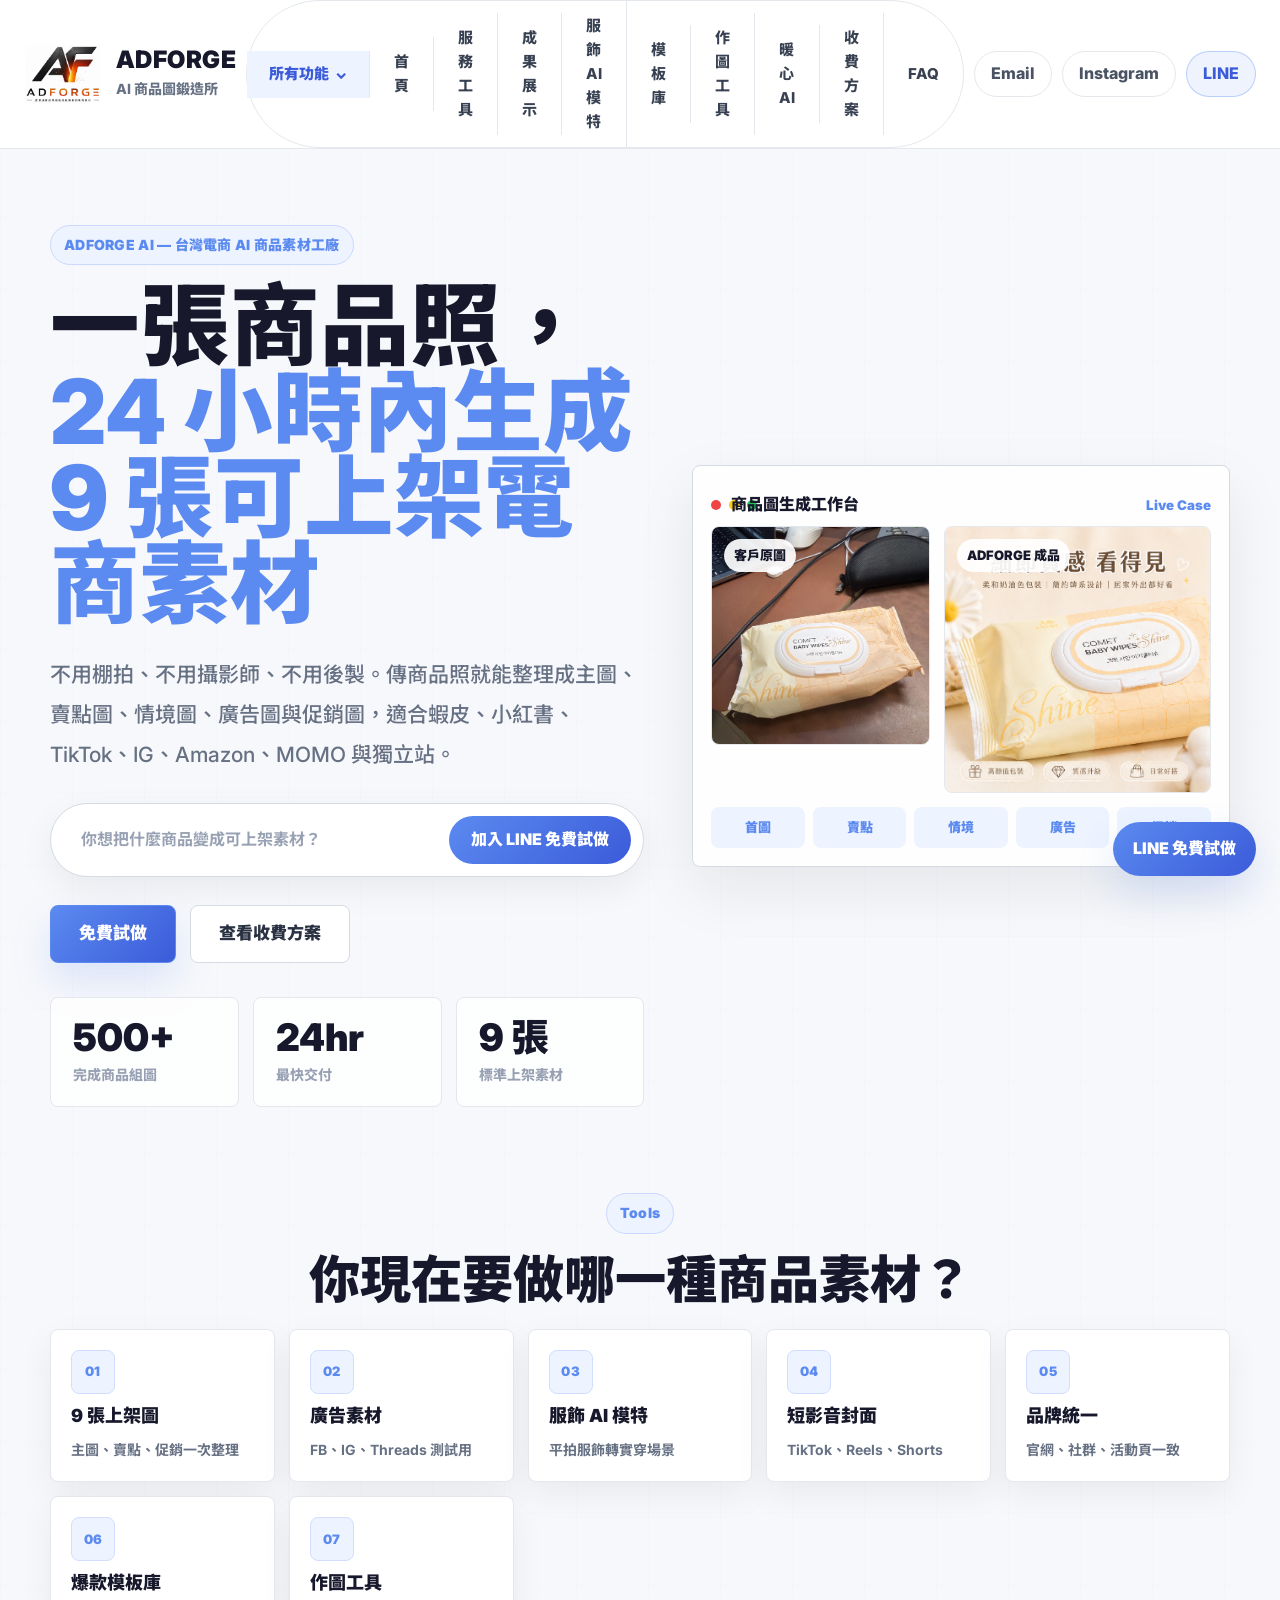
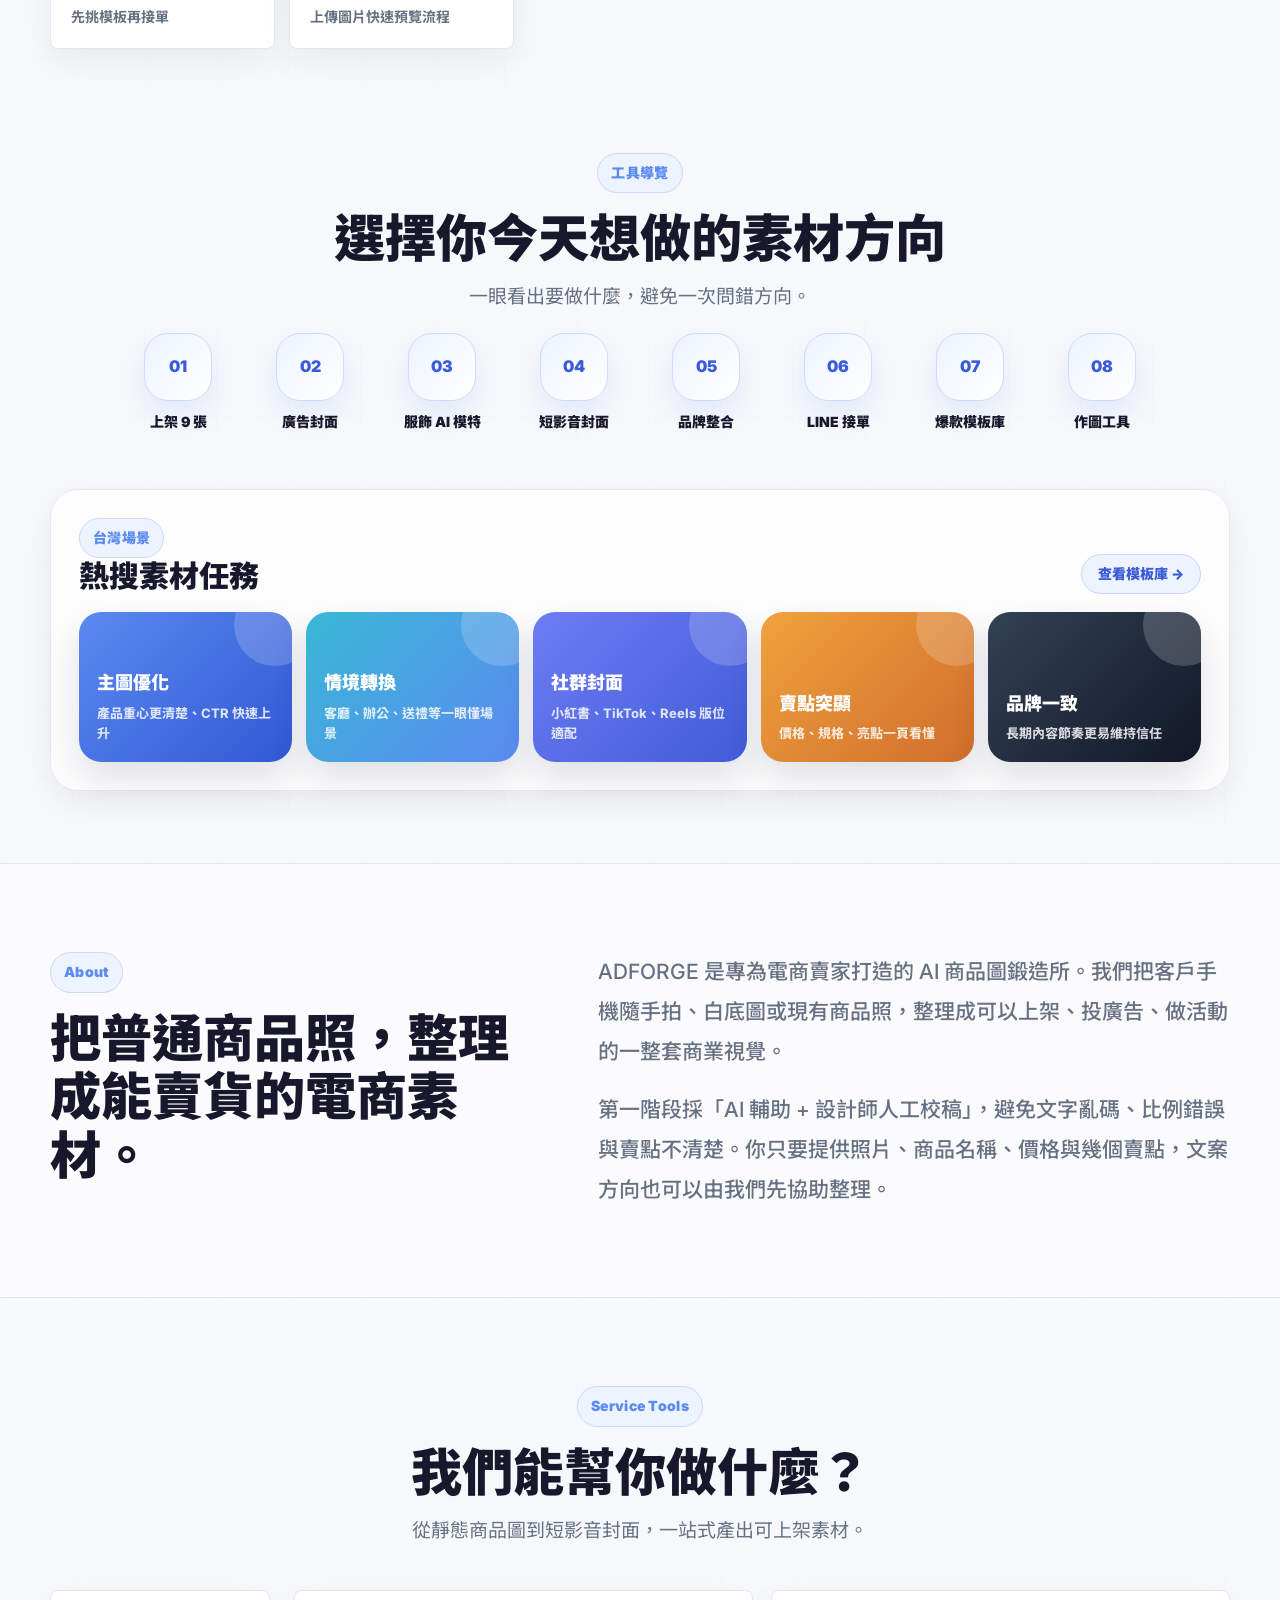
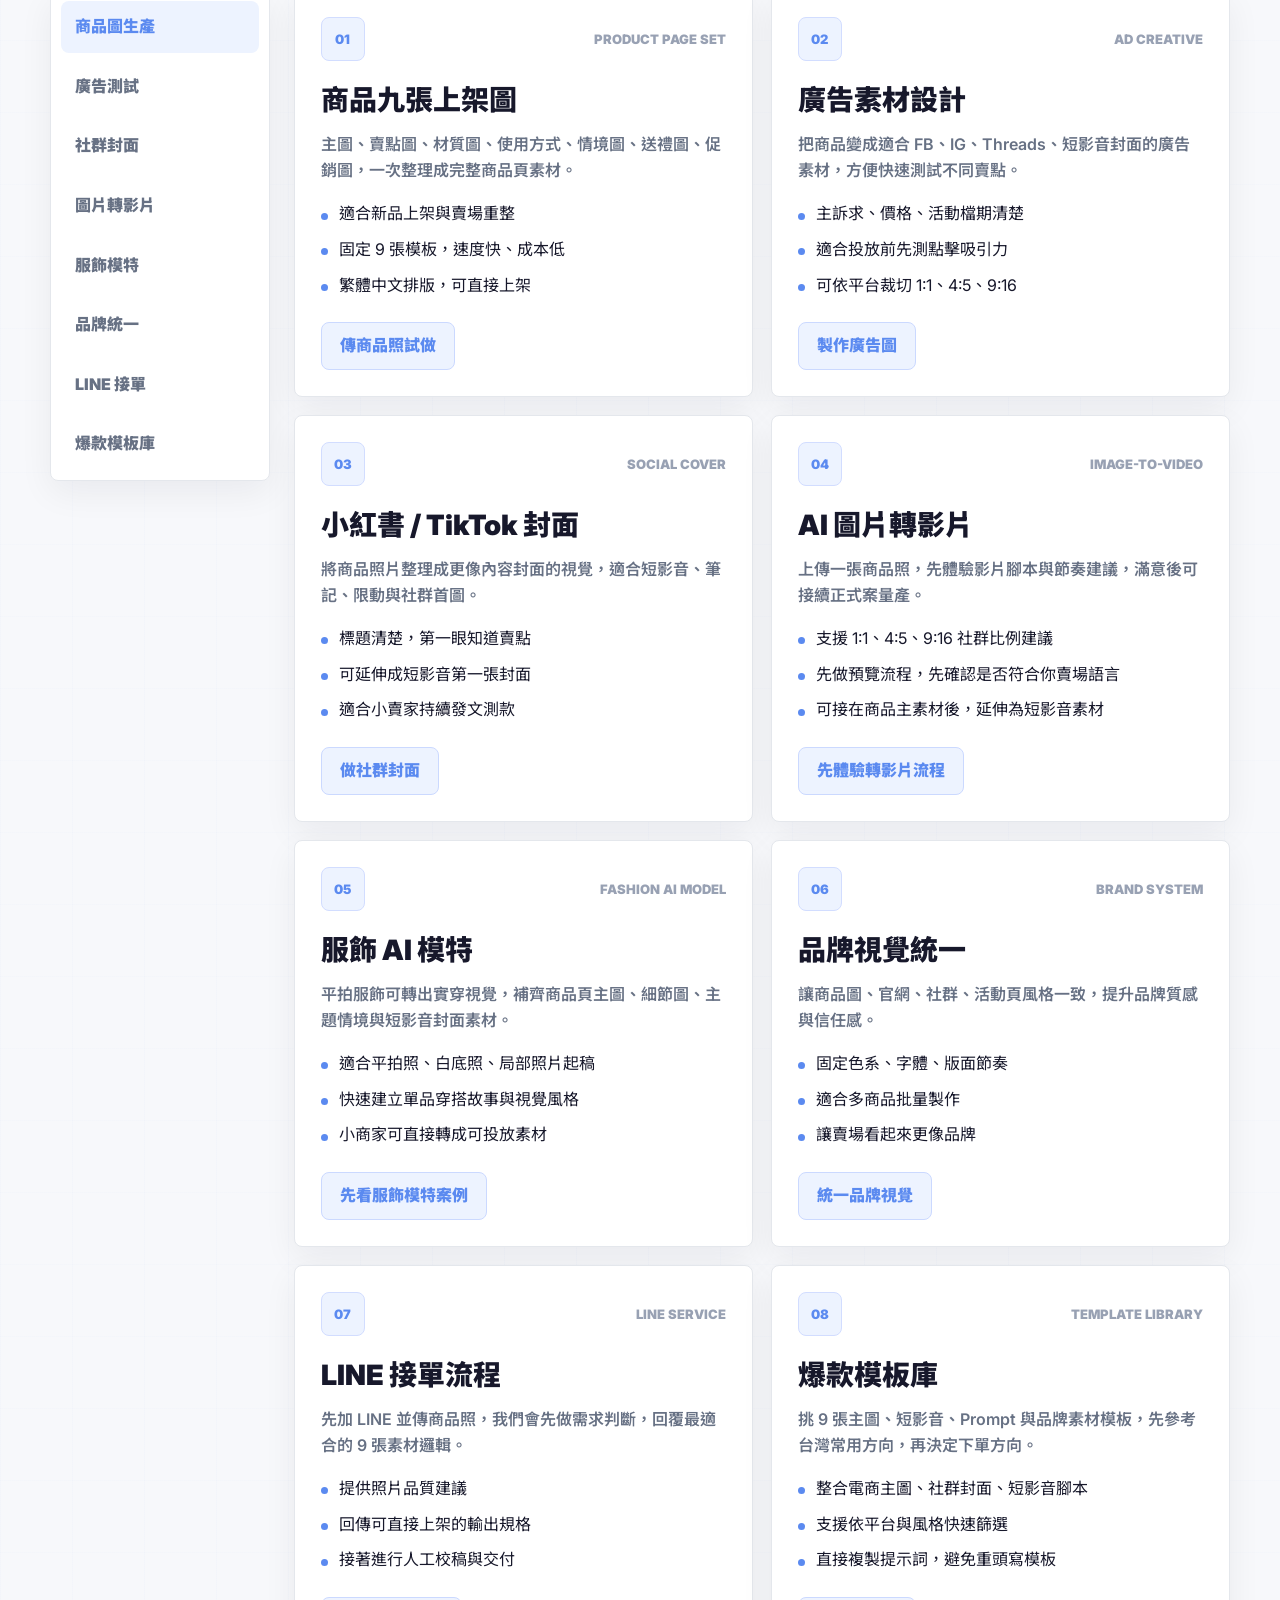
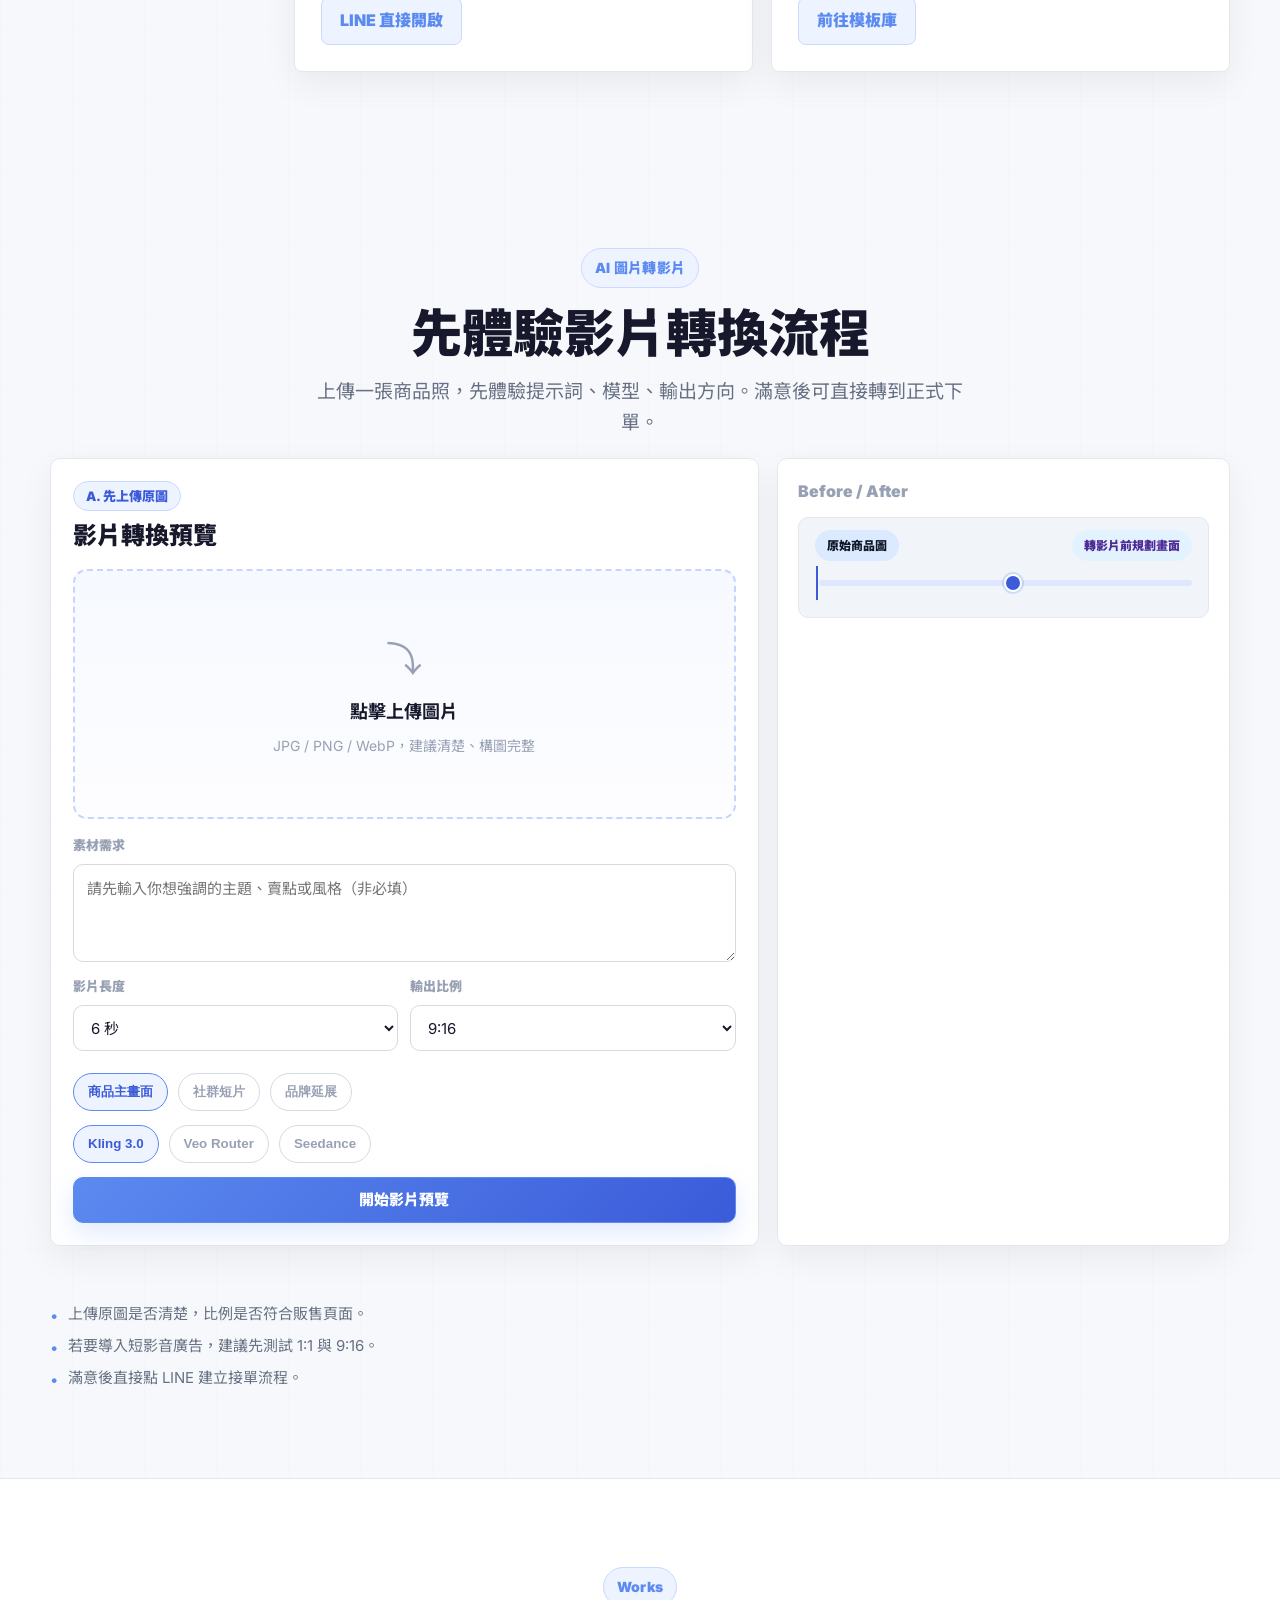
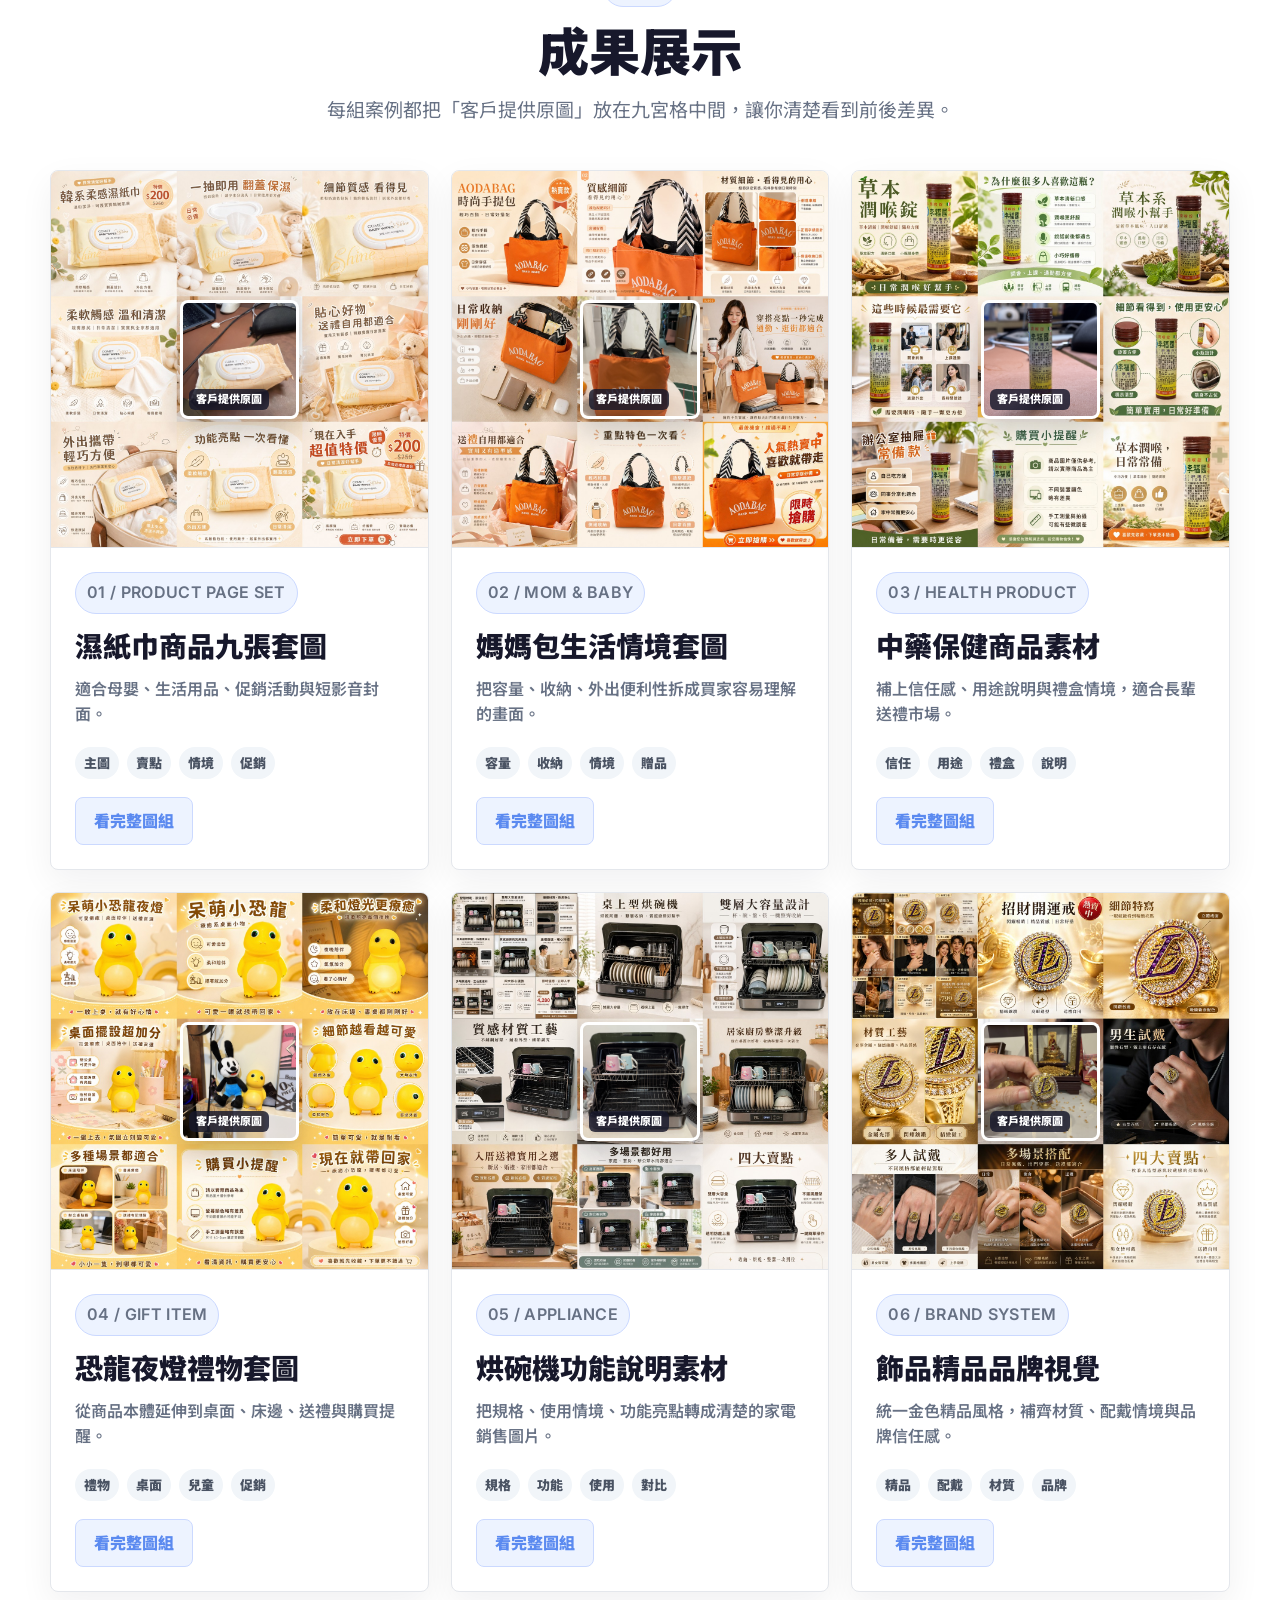
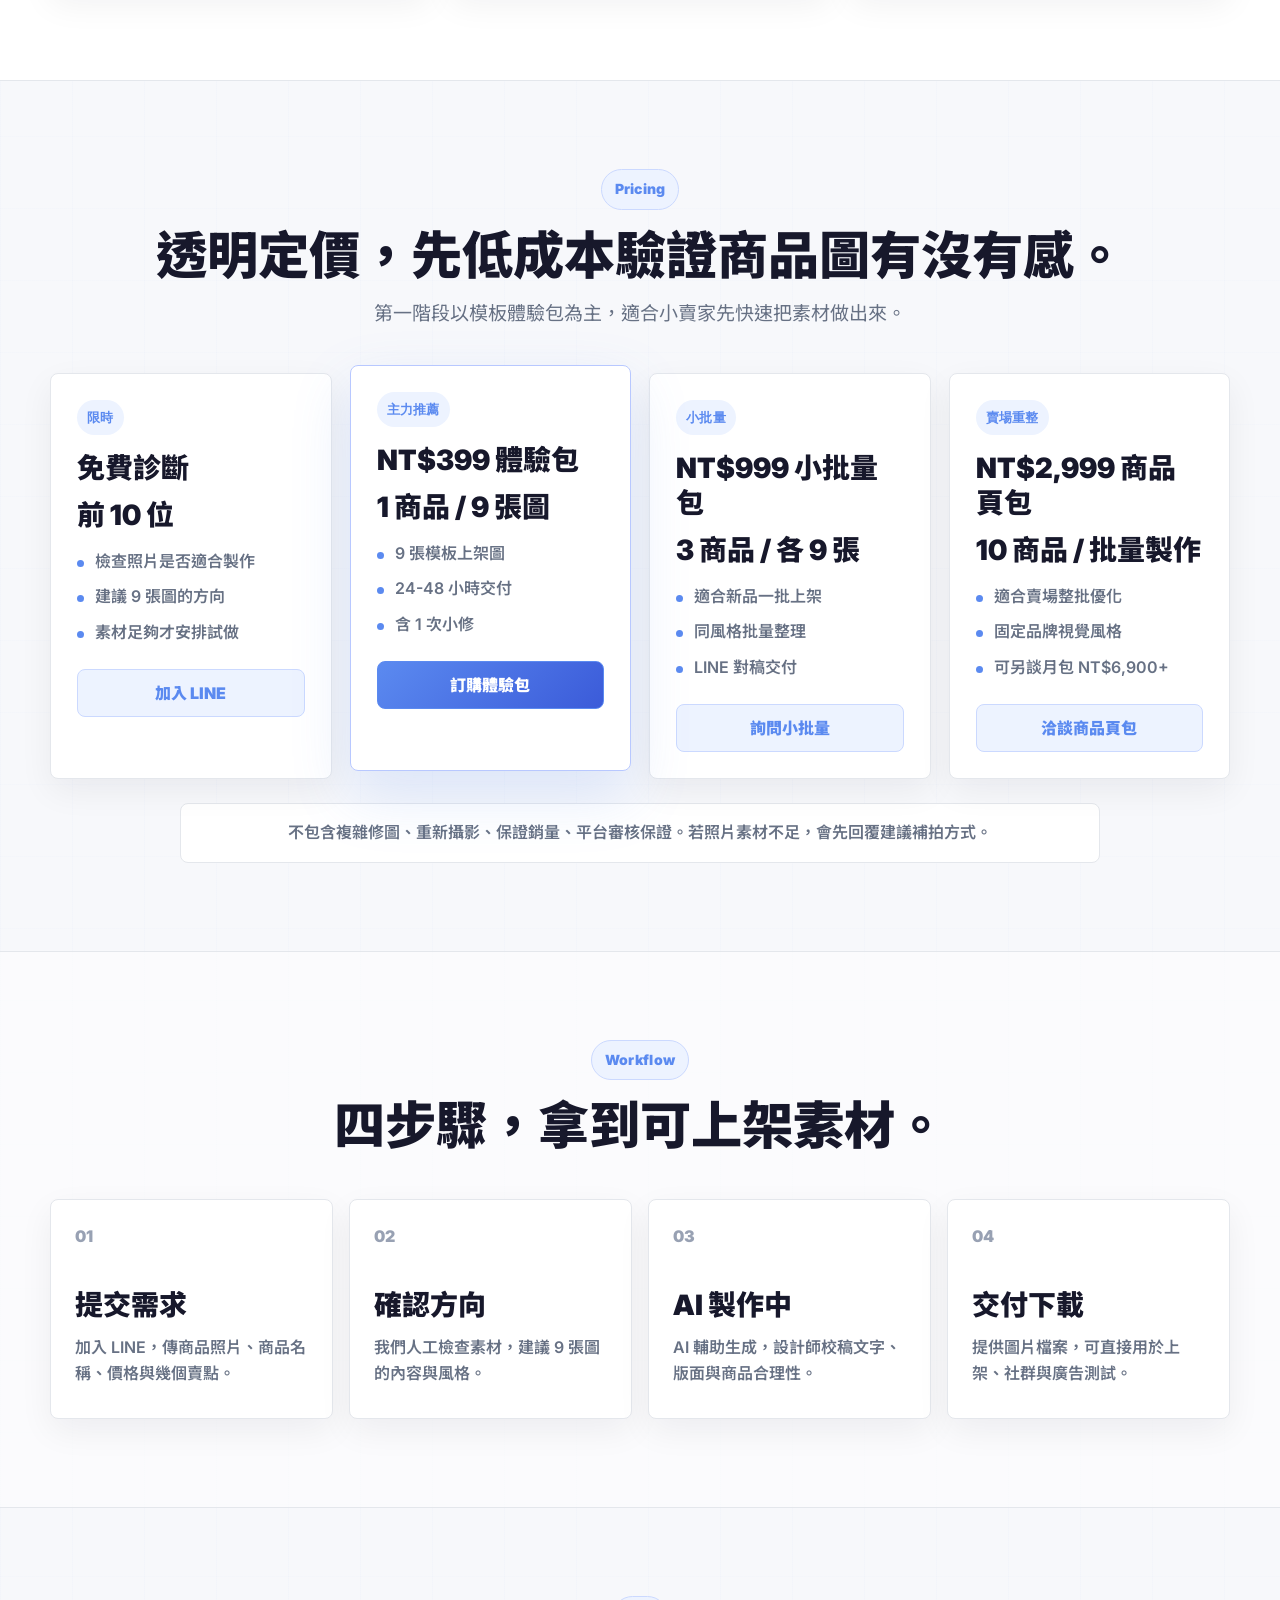
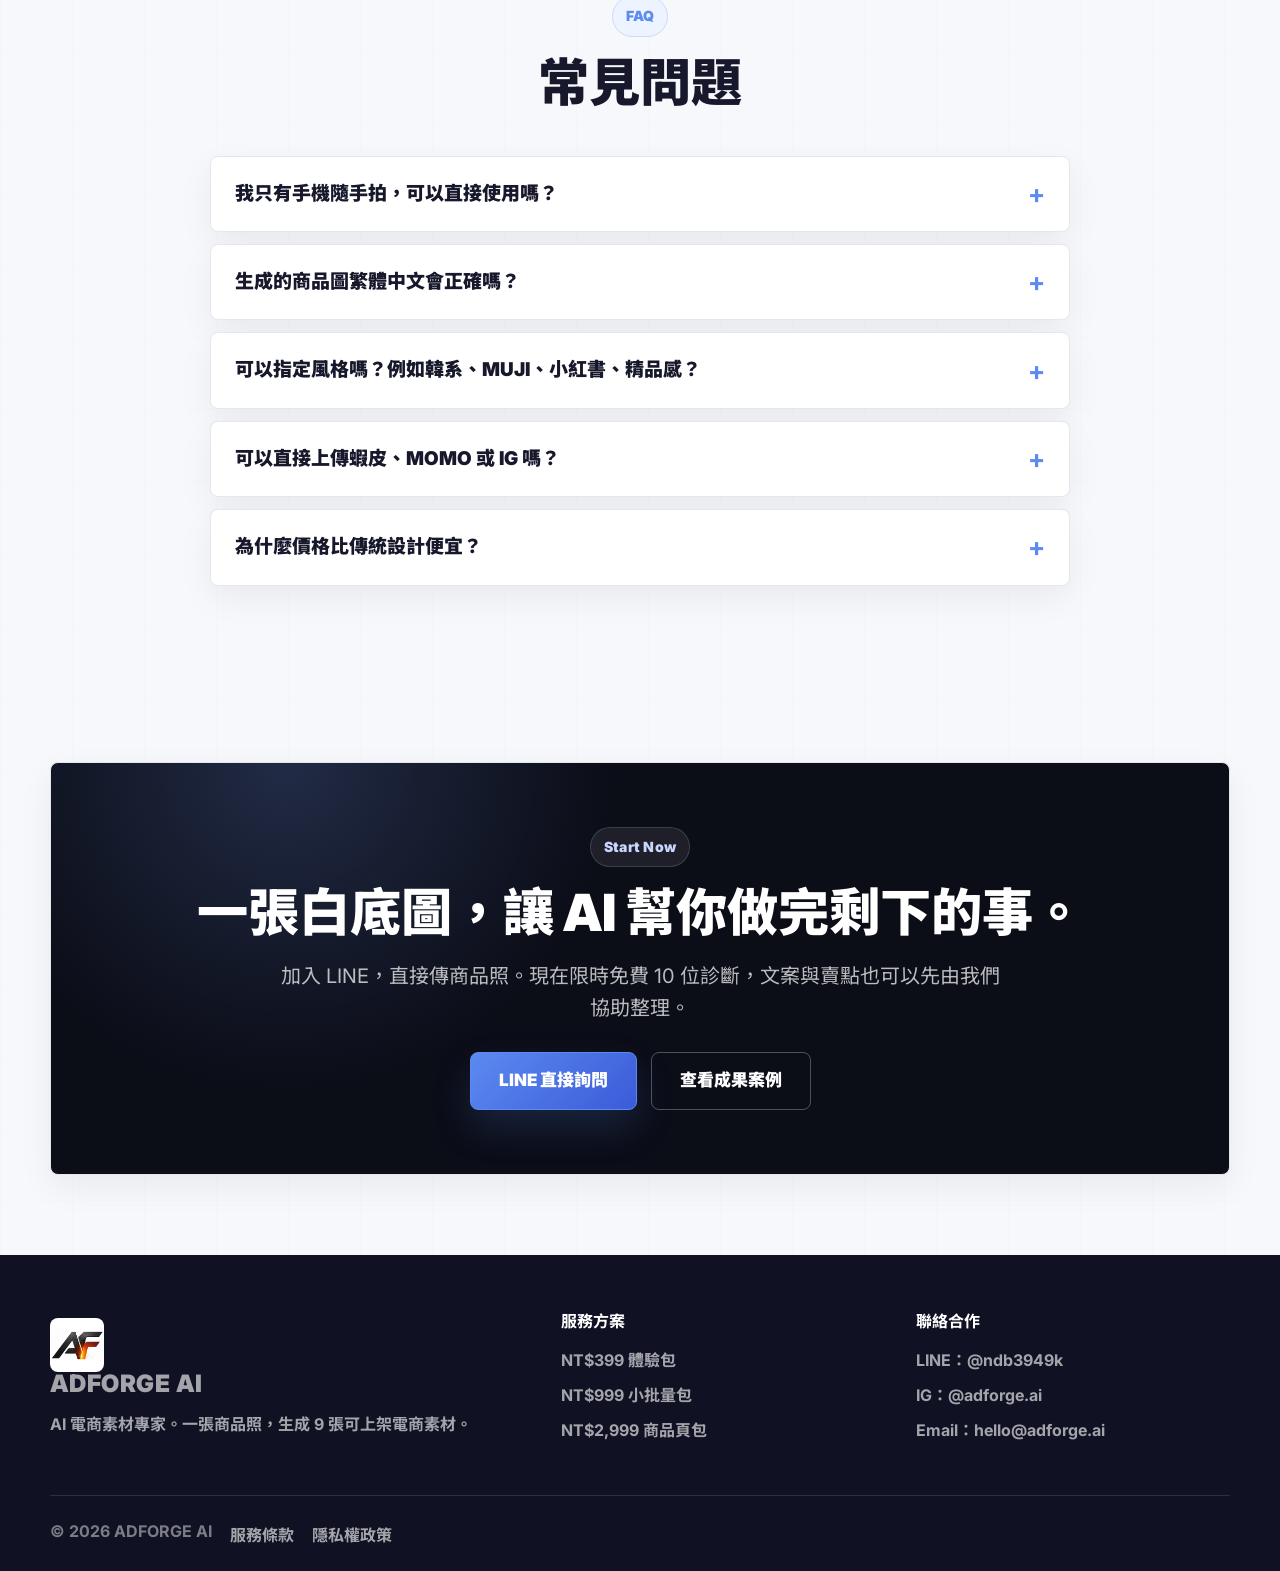
==== index.html @ b4610182 "整合作圖工具入口到主站視覺實驗區" ====
<!DOCTYPE html>
<html lang="zh-Hant">
<head>
  <meta charset="UTF-8">
  <meta name="viewport" content="width=device-width, initial-scale=1.0">
  <title>ADFORGE AI｜台灣電商 AI 商品素材工廠</title>
  <meta name="description" content="一張手機隨手拍商品照，24 小時內整理成 9 張可上架電商素材。適合蝦皮、小紅書、TikTok、IG、Amazon、MOMO 與獨立站。">
  <meta property="og:title" content="ADFORGE AI｜一張商品照，24 小時內生成 9 張可上架電商素材">
  <meta property="og:description" content="不用棚拍、不用攝影師、不用後製，傳商品照就能整理成主圖、賣點圖、情境圖、廣告圖與促銷圖。">
  <meta property="og:type" content="website">
  <meta property="og:image" content="assets/adforge-logo-header.png">
  <link rel="icon" href="assets/adforge-logo-mark.png">
  <link rel="preconnect" href="https://fonts.googleapis.com">
  <link rel="preconnect" href="https://fonts.gstatic.com" crossorigin>
  <link href="https://fonts.googleapis.com/css2?family=Inter:wght@500;600;700;800;900&family=Noto+Sans+TC:wght@400;500;700;800;900&display=swap" rel="stylesheet">
  <script async src="https://www.googletagmanager.com/gtag/js?id=G-HX5JWFTK45"></script>
  <script>
    window.dataLayer = window.dataLayer || [];
    function gtag(){dataLayer.push(arguments);}
    gtag('js', new Date());
    gtag('config', 'G-HX5JWFTK45');
  </script>
  <script>
    !function(f,b,e,v,n,t,s){if(f.fbq)return;n=f.fbq=function(){n.callMethod?
    n.callMethod.apply(n,arguments):n.queue.push(arguments)};if(!f._fbq)f._fbq=n;
    n.push=n;n.loaded=!0;n.version='2.0';n.queue=[];t=b.createElement(e);t.async=!0;
    t.src=v;s=b.getElementsByTagName(e)[0];s.parentNode.insertBefore(t,s)}
    (window, document,'script','https://connect.facebook.net/en_US/fbevents.js');
    fbq('init', '452503793580179');
    fbq('track', 'PageView');
  </script>
  <link rel="stylesheet" href="styles.css">
</head>
<body>
  <header class="site-header platform-header">
    <div class="header-inner">
      <a class="brand" href="#top" aria-label="ADFORGE AI 首頁">
        <img src="assets/adforge-logo-header.png" alt="ADFORGE logo">
        <span>
          <strong>ADFORGE</strong>
          <small>AI 商品圖鍛造所</small>
        </span>
      </a>

      <nav class="nav-links platform-nav" aria-label="主要導覽">
        <details class="mega-menu">
          <summary>所有功能 <span aria-hidden="true">⌄</span></summary>
          <div class="mega-panel">
            <div class="mega-grid">
              <a class="mega-link" href="#product-tools"><strong>AI 商品圖</strong><span>一張照片生成 9 張上架素材</span></a>
              <a class="mega-link" href="#line-tools"><strong>九宮格商品頁</strong><span>主圖、賣點、情境、促銷</span></a>
              <a class="mega-link" href="/fashion/"><strong>服飾 AI 模特</strong><span>平拍服飾轉模特實穿圖</span></a>
              <a class="mega-link" href="#video-tools"><strong>作圖工具</strong><span>上傳圖片，體驗影像素材流程</span></a>
              <a class="mega-link" href="#social-tools"><strong>社群封面</strong><span>小紅書、TikTok、Threads</span></a>
              <a class="mega-link" href="warmheart.html"><strong>暖心 AI</strong><span>早安圖、祝福卡、LINE 分享</span></a>
              <a class="mega-link" href="tools.html"><strong>爆款模板庫</strong><span>Prompt、圖片模板、短影音腳本</span></a>
            </div>
            <a class="mega-feature" href="#tools">回到服務工具 →</a>
          </div>
        </details>
        <a href="#top">首頁</a>
        <a href="#tools">服務工具</a>
        <a href="#cases">成果展示</a>
        <a href="/fashion/">服飾 AI 模特</a>
        <a href="tools.html">模板庫</a>
        <a href="#video-tools">作圖工具</a>
        <a href="warmheart.html">暖心 AI</a>
        <a href="#pricing">收費方案</a>
        <a href="#faq">FAQ</a>
      </nav>

      <div class="header-actions">
        <a href="mailto:hello@adforge.ai">Email</a>
        <a href="https://www.instagram.com/adforge.ai" target="_blank" rel="noopener noreferrer">Instagram</a>
        <a class="line-link" href="https://page.line.me/ndb3949k" target="_blank" rel="noopener noreferrer">LINE</a>
        <details class="mobile-menu">
          <summary aria-label="開啟功能選單">☰</summary>
          <div class="mobile-drawer">
            <div class="drawer-title">ADFORGE 工具箱</div>
            <a href="#product-tools"><strong>AI 商品圖</strong><span>9 張上架素材</span></a>
            <a href="#line-tools"><strong>九宮格</strong><span>商品頁標準圖組</span></a>
            <a href="/fashion/"><strong>服飾 AI 模特</strong><span>平拍服飾轉模特實穿圖</span></a>
            <a href="#video-tools"><strong>作圖工具</strong><span>先體驗生成素材</span></a>
            <a href="#social-tools"><strong>Threads / 小紅書</strong><span>社群封面與貼文</span></a>
            <a href="warmheart.html"><strong>暖心 AI</strong><span>早安圖、祝福卡</span></a>
            <a href="tools.html"><strong>模板庫</strong><span>台灣爆款方向</span></a>
            <a href="https://page.line.me/ndb3949k" target="_blank" rel="noopener noreferrer"><strong>LINE 接單</strong><span>傳照片免費診斷</span></a>
          </div>
        </details>
      </div>
    </div>
  </header>

  <main id="top">
    <section class="hero section">
      <div class="container hero-grid">
        <div class="hero-copy">
          <p class="eyebrow">ADFORGE AI — 台灣電商 AI 商品素材工廠</p>
          <h1>一張商品照，<br><span>24 小時內生成 9 張可上架電商素材</span></h1>
          <p class="lead">不用棚拍、不用攝影師、不用後製。傳商品照就能整理成主圖、賣點圖、情境圖、廣告圖與促銷圖，適合蝦皮、小紅書、TikTok、IG、Amazon、MOMO 與獨立站。</p>

          <a class="prompt-box" href="https://page.line.me/ndb3949k" target="_blank" rel="noopener noreferrer">
            <span>你想把什麼商品變成可上架素材？</span>
            <strong>加入 LINE 免費試做</strong>
          </a>

          <div class="hero-cta">
          <a class="button button-primary" href="https://page.line.me/ndb3949k" target="_blank" rel="noopener noreferrer">免費試做</a>
            <a class="button button-secondary" href="#pricing">查看收費方案</a>
          </div>

          <div class="hero-metrics" aria-label="服務數據">
            <div><strong>500+</strong><span>完成商品組圖</span></div>
            <div><strong>24hr</strong><span>最快交付</span></div>
            <div><strong>9 張</strong><span>標準上架素材</span></div>
          </div>
        </div>

        <aside class="hero-panel" aria-label="商品照生成示意">
          <div class="hero-panel-head">
            <span class="status-dot"></span>
            <strong>商品圖生成工作台</strong>
            <small>Live Case</small>
          </div>
          <div class="before-after">
            <div class="before-card">
              <p>客戶原圖</p>
              <img src="assets/showcase/wet-wipes-source.jpg" alt="客戶提供的濕紙巾原始照片">
            </div>
            <div class="after-card">
              <p>ADFORGE 成品</p>
              <img src="assets/hero-carousel/wet-wipes-03.png" alt="ADFORGE 產出的濕紙巾商品圖">
            </div>
          </div>
          <div class="output-strip">
            <span>首圖</span>
            <span>賣點</span>
            <span>情境</span>
            <span>廣告</span>
            <span>促銷</span>
          </div>
        </aside>
      </div>
    </section>

    <section class="quick-tools section-tight" aria-labelledby="quick-title">
      <div class="container">
        <div class="section-head compact">
          <p class="kicker">Tools</p>
          <h2 id="quick-title">你現在要做哪一種商品素材？</h2>
        </div>
        <div class="tool-shortcuts">
          <a href="#tools"><span>01</span><strong>9 張上架圖</strong><small>主圖、賣點、促銷一次整理</small></a>
          <a href="#tools"><span>02</span><strong>廣告素材</strong><small>FB、IG、Threads 測試用</small></a>
          <a href="/fashion/"><span>03</span><strong>服飾 AI 模特</strong><small>平拍服飾轉實穿場景</small></a>
          <a href="#tools"><span>04</span><strong>短影音封面</strong><small>TikTok、Reels、Shorts</small></a>
          <a href="#tools"><span>05</span><strong>品牌統一</strong><small>官網、社群、活動頁一致</small></a>
          <a href="tools.html"><span>06</span><strong>爆款模板庫</strong><small>先挑模板再接單</small></a>
          <a href="#video-tools"><span>07</span><strong>作圖工具</strong><small>上傳圖片快速預覽流程</small></a>
        </div>
      </div>
    </section>

    <section class="section section-tight" id="tool-hub" aria-labelledby="tool-hub-title">
      <div class="container">
        <div class="section-head compact">
          <p class="kicker">工具導覽</p>
          <h2 id="tool-hub-title">選擇你今天想做的素材方向</h2>
          <p>一眼看出要做什麼，避免一次問錯方向。</p>
        </div>

        <div class="tool-orbit" role="list">
          <a href="#product-tools" role="listitem">
            <span>01</span>
            <strong>上架 9 張</strong>
          </a>
          <a href="#ad-tools" role="listitem">
            <span>02</span>
            <strong>廣告封面</strong>
          </a>
          <a href="#fashion-tools" role="listitem">
            <span>03</span>
            <strong>服飾 AI 模特</strong>
          </a>
          <a href="#social-tools" role="listitem">
            <span>04</span>
            <strong>短影音封面</strong>
          </a>
          <a href="#brand-tools" role="listitem">
            <span>05</span>
            <strong>品牌整合</strong>
          </a>
          <a href="#line-tools" role="listitem">
            <span>06</span>
            <strong>LINE 接單</strong>
          </a>
          <a href="#template-tools" role="listitem">
            <span>07</span>
            <strong>爆款模板庫</strong>
          </a>
          <a href="#video-tools" role="listitem">
            <span>08</span>
            <strong>作圖工具</strong>
          </a>
        </div>

        <div class="template-strip">
          <div class="template-strip-head">
            <div>
              <p class="kicker">台灣場景</p>
              <h3>熱搜素材任務</h3>
            </div>
            <a href="tools.html">查看模板庫 →</a>
          </div>
          <div class="template-strip-grid" aria-label="熱門素材任務">
            <article class="template-strip-card blue">
              <strong>主圖優化</strong>
              <span>產品重心更清楚、CTR 快速上升</span>
            </article>
            <article class="template-strip-card cyan">
              <strong>情境轉換</strong>
              <span>客廳、辦公、送禮等一眼懂場景</span>
            </article>
            <article class="template-strip-card indigo">
              <strong>社群封面</strong>
              <span>小紅書、TikTok、Reels 版位適配</span>
            </article>
            <article class="template-strip-card amber">
              <strong>賣點突顯</strong>
              <span>價格、規格、亮點一頁看懂</span>
            </article>
            <article class="template-strip-card slate">
              <strong>品牌一致</strong>
              <span>長期內容節奏更易維持信任</span>
            </article>
          </div>
        </div>
      </div>
    </section>

    <section class="section about" id="about">
      <div class="container about-grid">
        <div>
          <p class="kicker">About</p>
          <h2>把普通商品照，整理成能賣貨的電商素材。</h2>
        </div>
        <div class="about-copy">
          <p>ADFORGE 是專為電商賣家打造的 AI 商品圖鍛造所。我們把客戶手機隨手拍、白底圖或現有商品照，整理成可以上架、投廣告、做活動的一整套商業視覺。</p>
          <p>第一階段採「AI 輔助 + 設計師人工校稿」，避免文字亂碼、比例錯誤與賣點不清楚。你只要提供照片、商品名稱、價格與幾個賣點，文案方向也可以由我們先協助整理。</p>
        </div>
      </div>
    </section>

    <section class="section tools-section" id="tools">
      <div class="container">
        <div class="section-head">
          <p class="kicker">Service Tools</p>
          <h2>我們能幫你做什麼？</h2>
          <p>從靜態商品圖到短影音封面，一站式產出可上架素材。</p>
        </div>

        <div class="tools-layout">
          <aside class="category-rail" aria-label="工具分類">
            <a href="#product-tools" class="active">商品圖生產</a>
            <a href="#ad-tools">廣告測試</a>
            <a href="#social-tools">社群封面</a>
            <a href="#video-tools">圖片轉影片</a>
            <a href="#fashion-tools">服飾模特</a>
            <a href="#brand-tools">品牌統一</a>
            <a href="#line-tools">LINE 接單</a>
            <a href="#template-tools">爆款模板庫</a>
          </aside>

          <div class="tool-grid">
            <article class="tool-card" id="product-tools">
              <div class="tool-card-top">
                <span class="tool-icon">01</span>
                <small>Product Page Set</small>
              </div>
              <h3>商品九張上架圖</h3>
              <p>主圖、賣點圖、材質圖、使用方式、情境圖、送禮圖、促銷圖，一次整理成完整商品頁素材。</p>
              <ul>
                <li>適合新品上架與賣場重整</li>
                <li>固定 9 張模板，速度快、成本低</li>
                <li>繁體中文排版，可直接上架</li>
              </ul>
              <a href="https://page.line.me/ndb3949k" target="_blank" rel="noopener noreferrer">傳商品照試做</a>
            </article>

            <article class="tool-card" id="ad-tools">
              <div class="tool-card-top">
                <span class="tool-icon">02</span>
                <small>Ad Creative</small>
              </div>
              <h3>廣告素材設計</h3>
              <p>把商品變成適合 FB、IG、Threads、短影音封面的廣告素材，方便快速測試不同賣點。</p>
              <ul>
                <li>主訴求、價格、活動檔期清楚</li>
                <li>適合投放前先測點擊吸引力</li>
                <li>可依平台裁切 1:1、4:5、9:16</li>
              </ul>
              <a href="https://page.line.me/ndb3949k" target="_blank" rel="noopener noreferrer">製作廣告圖</a>
            </article>

            <article class="tool-card" id="social-tools">
              <div class="tool-card-top">
                <span class="tool-icon">03</span>
                <small>Social Cover</small>
              </div>
              <h3>小紅書 / TikTok 封面</h3>
              <p>將商品照片整理成更像內容封面的視覺，適合短影音、筆記、限動與社群首圖。</p>
              <ul>
                <li>標題清楚，第一眼知道賣點</li>
                <li>可延伸成短影音第一張封面</li>
                <li>適合小賣家持續發文測款</li>
              </ul>
              <a href="https://page.line.me/ndb3949k" target="_blank" rel="noopener noreferrer">做社群封面</a>
            </article>

            <article class="tool-card" id="video-tools-card">
              <div class="tool-card-top">
                <span class="tool-icon">04</span>
                <small>Image-to-Video</small>
              </div>
              <h3>AI 圖片轉影片</h3>
              <p>上傳一張商品照，先體驗影片腳本與節奏建議，滿意後可接續正式案量產。</p>
              <ul>
                <li>支援 1:1、4:5、9:16 社群比例建議</li>
                <li>先做預覽流程，先確認是否符合你賣場語言</li>
                <li>可接在商品主素材後，延伸為短影音素材</li>
              </ul>
              <a href="#video-tools">先體驗轉影片流程</a>
            </article>

            <article class="tool-card" id="fashion-tools">
              <div class="tool-card-top">
                <span class="tool-icon">05</span>
                <small>Fashion AI Model</small>
              </div>
              <h3>服飾 AI 模特</h3>
              <p>平拍服飾可轉出實穿視覺，補齊商品頁主圖、細節圖、主題情境與短影音封面素材。</p>
              <ul>
                <li>適合平拍照、白底照、局部照片起稿</li>
                <li>快速建立單品穿搭故事與視覺風格</li>
                <li>小商家可直接轉成可投放素材</li>
              </ul>
              <a href="/fashion/">先看服飾模特案例</a>
            </article>

            <article class="tool-card" id="brand-tools">
              <div class="tool-card-top">
                <span class="tool-icon">06</span>
                <small>Brand System</small>
              </div>
              <h3>品牌視覺統一</h3>
              <p>讓商品圖、官網、社群、活動頁風格一致，提升品牌質感與信任感。</p>
              <ul>
                <li>固定色系、字體、版面節奏</li>
                <li>適合多商品批量製作</li>
                <li>讓賣場看起來更像品牌</li>
              </ul>
              <a href="https://page.line.me/ndb3949k" target="_blank" rel="noopener noreferrer">統一品牌視覺</a>
            </article>

            <article class="tool-card" id="line-tools">
              <div class="tool-card-top">
                <span class="tool-icon">07</span>
                <small>LINE Service</small>
              </div>
              <h3>LINE 接單流程</h3>
              <p>先加 LINE 並傳商品照，我們會先做需求判斷，回覆最適合的 9 張素材邏輯。</p>
              <ul>
                <li>提供照片品質建議</li>
                <li>回傳可直接上架的輸出規格</li>
                <li>接著進行人工校稿與交付</li>
              </ul>
              <a href="https://page.line.me/ndb3949k" target="_blank" rel="noopener noreferrer">LINE 直接開啟</a>
            </article>

            <article class="tool-card" id="template-tools">
              <div class="tool-card-top">
                <span class="tool-icon">08</span>
                <small>Template Library</small>
              </div>
              <h3>爆款模板庫</h3>
              <p>挑 9 張主圖、短影音、Prompt 與品牌素材模板，先參考台灣常用方向，再決定下單方向。</p>
              <ul>
                <li>整合電商主圖、社群封面、短影音腳本</li>
                <li>支援依平台與風格快速篩選</li>
                <li>直接複製提示詞，避免重頭寫模板</li>
              </ul>
              <a href="tools.html">前往模板庫</a>
            </article>
          </div>
        </div>
      </div>
    </section>

    <section class="section video-tools-lab" id="video-tools" aria-labelledby="video-tools-title">
      <div class="container">
        <div class="section-head compact">
          <p class="kicker">AI 圖片轉影片</p>
          <h2 id="video-tools-title">先體驗影片轉換流程</h2>
          <p>上傳一張商品照，先體驗提示詞、模型、輸出方向。滿意後可直接轉到正式下單。</p>
        </div>

        <div class="video-tool-shell">
          <article class="generator-card">
            <div class="card-head">
              <small>A. 先上傳原圖</small>
              <strong>影片轉換預覽</strong>
            </div>

            <div class="upload-zone">
              <input id="imageInput" type="file" accept="image/*">
              <div class="upload-empty" id="uploadEmpty">
                <div class="upload-icon">⤵</div>
                <strong>點擊上傳圖片</strong>
                <small>JPG / PNG / WebP，建議清楚、構圖完整</small>
              </div>
              <img id="previewImg" alt="上傳預覽">
            </div>

            <div class="field">
              <span>素材需求</span>
              <textarea id="promptInput" rows="3" placeholder="請先輸入你想強調的主題、賣點或風格（非必填）"></textarea>
            </div>

            <div class="field-grid">
              <div class="field">
                <span>影片長度</span>
                <select>
                  <option>6 秒</option>
                  <option>15 秒</option>
                  <option>30 秒</option>
                </select>
              </div>
              <div class="field">
                <span>輸出比例</span>
                <select>
                  <option>9:16</option>
                  <option>1:1</option>
                  <option>16:9</option>
                </select>
              </div>
            </div>

            <div class="template-tabs" role="tablist" aria-label="模板分類">
              <button class="active" type="button" data-gallery="product">商品主畫面</button>
              <button type="button" data-gallery="social">社群短片</button>
              <button type="button" data-gallery="brand">品牌延展</button>
            </div>

            <div class="model-tabs" role="tablist" aria-label="模型分類">
              <button class="active" type="button">Kling 3.0</button>
              <button type="button">Veo Router</button>
              <button type="button">Seedance</button>
            </div>

            <button class="btn btn-primary btn-wide" type="button" id="generateBtn">開始影片預覽</button>

            <div class="progress-box" id="progressBox">
              <div class="progress-row">
                <small id="progressText">AI 分析中</small>
                <span id="progressNum">0%</span>
              </div>
              <div class="progress-track"><span id="progressBar"></span></div>
            </div>

            <div class="result-box" id="resultBox">
              <div class="mock-video">
                <div class="play-dot">▶</div>
                <span>預覽完成</span>
              </div>
              <div>
                <strong>已產出示意影片</strong>
                <p>這只是流程示意，正式版會接續 AI 生成並由團隊抽圖把關。</p>
              </div>
            </div>
          </article>

          <article class="before-after-card">
            <div class="ba-head">Before / After</div>
            <div class="ba-stage">
              <div class="ba-side before">原始商品圖</div>
              <div class="ba-side after">轉影片前規劃畫面</div>
              <input id="baRange" type="range" min="0" max="100" value="52" aria-label="前後對比">
              <div class="ba-handle" id="baHandle"></div>
            </div>
          </article>
        </div>

        <div class="template-grid" id="templateGrid" aria-label="影片模板示意"></div>

        <div class="model-grid" id="modelGrid" aria-label="AI 模型列表"></div>

        <div class="effects-grid" id="effectsGrid" aria-label="效果清單"></div>

        <div class="check-list">
          <ul class="check-list" id="resultChecklist">
            <li>上傳原圖是否清楚，比例是否符合販售頁面。</li>
            <li>若要導入短影音廣告，建議先測試 1:1 與 9:16。</li>
            <li>滿意後直接點 LINE 建立接單流程。</li>
          </ul>
        </div>

        <div class="faq-list" id="faqList"></div>
      </div>

      <div class="modal-overlay" id="demoModal" role="dialog" aria-hidden="true" aria-labelledby="modalTitle">
        <div class="modal-card">
          <button class="modal-close" id="closeModal" type="button" aria-label="關閉">×</button>
          <h3 id="modalTitle">樣板參考</h3>
          <p id="modalDesc"></p>
          <div class="prompt-box">
            <p id="modalPrompt"></p>
          </div>
          <button class="btn btn-primary" id="copyPrompt" type="button">複製提示詞</button>
        </div>
      </div>

      <div id="toast" class="toast" role="status" aria-live="polite"></div>
    </section>

    <section class="section cases-section" id="cases">
      <div class="container">
        <div class="section-head">
          <p class="kicker">Works</p>
          <h2>成果展示</h2>
          <p>每組案例都把「客戶提供原圖」放在九宮格中間，讓你清楚看到前後差異。</p>
        </div>

        <div class="case-grid">
          <article class="case-card">
            <div class="case-mosaic">
              <img class="case-output" src="assets/showcase/wet-wipes-grid.jpg" alt="濕紙巾商品九張套圖">
              <div class="source-cell">
                <img src="assets/showcase/wet-wipes-source.jpg" alt="濕紙巾客戶原圖">
                <span>客戶提供原圖</span>
              </div>
            </div>
            <div class="case-body">
              <p class="case-index">01 / Product Page Set</p>
              <h3>濕紙巾商品九張套圖</h3>
              <p>適合母嬰、生活用品、促銷活動與短影音封面。</p>
              <div class="case-tags"><span>主圖</span><span>賣點</span><span>情境</span><span>促銷</span></div>
              <a href="assets/showcase/wet-wipes-grid.jpg" target="_blank" rel="noopener noreferrer">看完整圖組</a>
            </div>
          </article>

          <article class="case-card">
            <div class="case-mosaic">
              <img class="case-output" src="assets/showcase/mom-bag-grid.jpg" alt="媽媽包生活情境套圖">
              <div class="source-cell">
                <img src="assets/showcase/mom-bag-source.jpg" alt="媽媽包客戶原圖">
                <span>客戶提供原圖</span>
              </div>
            </div>
            <div class="case-body">
              <p class="case-index">02 / Mom & Baby</p>
              <h3>媽媽包生活情境套圖</h3>
              <p>把容量、收納、外出便利性拆成買家容易理解的畫面。</p>
              <div class="case-tags"><span>容量</span><span>收納</span><span>情境</span><span>贈品</span></div>
              <a href="assets/showcase/mom-bag-grid.jpg" target="_blank" rel="noopener noreferrer">看完整圖組</a>
            </div>
          </article>

          <article class="case-card">
            <div class="case-mosaic">
              <img class="case-output" src="assets/showcase/herbal-grid.jpg" alt="中藥保健商品素材">
              <div class="source-cell">
                <img src="assets/showcase/herbal-source.jpg" alt="中藥商品客戶原圖">
                <span>客戶提供原圖</span>
              </div>
            </div>
            <div class="case-body">
              <p class="case-index">03 / Health Product</p>
              <h3>中藥保健商品素材</h3>
              <p>補上信任感、用途說明與禮盒情境，適合長輩送禮市場。</p>
              <div class="case-tags"><span>信任</span><span>用途</span><span>禮盒</span><span>說明</span></div>
              <a href="assets/showcase/herbal-grid.jpg" target="_blank" rel="noopener noreferrer">看完整圖組</a>
            </div>
          </article>

          <article class="case-card">
            <div class="case-mosaic">
              <img class="case-output" src="assets/showcase/dinosaur-grid.jpg" alt="恐龍夜燈禮物套圖">
              <div class="source-cell">
                <img src="assets/showcase/dinosaur-source.jpg" alt="恐龍夜燈客戶原圖">
                <span>客戶提供原圖</span>
              </div>
            </div>
            <div class="case-body">
              <p class="case-index">04 / Gift Item</p>
              <h3>恐龍夜燈禮物套圖</h3>
              <p>從商品本體延伸到桌面、床邊、送禮與購買提醒。</p>
              <div class="case-tags"><span>禮物</span><span>桌面</span><span>兒童</span><span>促銷</span></div>
              <a href="assets/showcase/dinosaur-grid.jpg" target="_blank" rel="noopener noreferrer">看完整圖組</a>
            </div>
          </article>

          <article class="case-card">
            <div class="case-mosaic">
              <img class="case-output" src="assets/showcase/dish-dryer-grid.jpg" alt="烘碗機功能說明素材">
              <div class="source-cell">
                <img src="assets/showcase/dish-dryer-source.jpg" alt="烘碗機客戶原圖">
                <span>客戶提供原圖</span>
              </div>
            </div>
            <div class="case-body">
              <p class="case-index">05 / Appliance</p>
              <h3>烘碗機功能說明素材</h3>
              <p>把規格、使用情境、功能亮點轉成清楚的家電銷售圖片。</p>
              <div class="case-tags"><span>規格</span><span>功能</span><span>使用</span><span>對比</span></div>
              <a href="assets/showcase/dish-dryer-grid.jpg" target="_blank" rel="noopener noreferrer">看完整圖組</a>
            </div>
          </article>

          <article class="case-card">
            <div class="case-mosaic">
              <img class="case-output" src="assets/showcase/ring-grid.jpg" alt="飾品精品品牌視覺">
              <div class="source-cell">
                <img src="assets/showcase/ring-source.jpg" alt="飾品客戶原圖">
                <span>客戶提供原圖</span>
              </div>
            </div>
            <div class="case-body">
              <p class="case-index">06 / Brand System</p>
              <h3>飾品精品品牌視覺</h3>
              <p>統一金色精品風格，補齊材質、配戴情境與品牌信任感。</p>
              <div class="case-tags"><span>精品</span><span>配戴</span><span>材質</span><span>品牌</span></div>
              <a href="assets/showcase/ring-grid.jpg" target="_blank" rel="noopener noreferrer">看完整圖組</a>
            </div>
          </article>
        </div>
      </div>
    </section>

    <section class="section pricing-section" id="pricing">
      <div class="container">
        <div class="section-head">
          <p class="kicker">Pricing</p>
          <h2>透明定價，先低成本驗證商品圖有沒有感。</h2>
          <p>第一階段以模板體驗包為主，適合小賣家先快速把素材做出來。</p>
        </div>

        <div class="pricing-grid">
          <article class="price-card">
            <p class="plan-label">限時</p>
            <h3>免費診斷</h3>
            <strong>前 10 位</strong>
            <ul>
              <li>檢查照片是否適合製作</li>
              <li>建議 9 張圖的方向</li>
              <li>素材足夠才安排試做</li>
            </ul>
            <a href="https://page.line.me/ndb3949k" target="_blank" rel="noopener noreferrer">加入 LINE</a>
          </article>

          <article class="price-card featured">
            <p class="plan-label">主力推薦</p>
            <h3>NT$399 體驗包</h3>
            <strong>1 商品 / 9 張圖</strong>
            <ul>
              <li>9 張模板上架圖</li>
              <li>24-48 小時交付</li>
              <li>含 1 次小修</li>
            </ul>
            <a href="https://page.line.me/ndb3949k" target="_blank" rel="noopener noreferrer">訂購體驗包</a>
          </article>

          <article class="price-card">
            <p class="plan-label">小批量</p>
            <h3>NT$999 小批量包</h3>
            <strong>3 商品 / 各 9 張</strong>
            <ul>
              <li>適合新品一批上架</li>
              <li>同風格批量整理</li>
              <li>LINE 對稿交付</li>
            </ul>
            <a href="https://page.line.me/ndb3949k" target="_blank" rel="noopener noreferrer">詢問小批量</a>
          </article>

          <article class="price-card">
            <p class="plan-label">賣場重整</p>
            <h3>NT$2,999 商品頁包</h3>
            <strong>10 商品 / 批量製作</strong>
            <ul>
              <li>適合賣場整批優化</li>
              <li>固定品牌視覺風格</li>
              <li>可另談月包 NT$6,900+</li>
            </ul>
            <a href="https://page.line.me/ndb3949k" target="_blank" rel="noopener noreferrer">洽談商品頁包</a>
          </article>
        </div>

        <p class="pricing-note">不包含複雜修圖、重新攝影、保證銷量、平台審核保證。若照片素材不足，會先回覆建議補拍方式。</p>
      </div>
    </section>

    <section class="section flow-section">
      <div class="container">
        <div class="section-head">
          <p class="kicker">Workflow</p>
          <h2>四步驟，拿到可上架素材。</h2>
        </div>
        <div class="flow-grid">
          <article><span>01</span><h3>提交需求</h3><p>加入 LINE，傳商品照片、商品名稱、價格與幾個賣點。</p></article>
          <article><span>02</span><h3>確認方向</h3><p>我們人工檢查素材，建議 9 張圖的內容與風格。</p></article>
          <article><span>03</span><h3>AI 製作中</h3><p>AI 輔助生成，設計師校稿文字、版面與商品合理性。</p></article>
          <article><span>04</span><h3>交付下載</h3><p>提供圖片檔案，可直接用於上架、社群與廣告測試。</p></article>
        </div>
      </div>
    </section>

    <section class="section faq-section" id="faq">
      <div class="container narrow">
        <div class="section-head">
          <p class="kicker">FAQ</p>
          <h2>常見問題</h2>
        </div>
        <div class="faq-list">
          <details>
            <summary>我只有手機隨手拍，可以直接使用嗎？</summary>
            <p>可以。你先傳照片，我們會判斷素材是否足夠。如果光線太暗、商品被遮住或角度不足，會請你補拍幾張更適合生成的照片。</p>
          </details>
          <details>
            <summary>生成的商品圖繁體中文會正確嗎？</summary>
            <p>第一階段不是全自動交付，會用設計師人工校稿檢查文字、價格、商品名稱與主要賣點，降低亂碼與錯字風險。</p>
          </details>
          <details>
            <summary>可以指定風格嗎？例如韓系、MUJI、小紅書、精品感？</summary>
            <p>可以。下單時直接告訴我們希望的風格，也可以丟參考圖。若沒有方向，我們會依商品類型給建議。</p>
          </details>
          <details>
            <summary>可以直接上傳蝦皮、MOMO 或 IG 嗎？</summary>
            <p>交付會以常用比例為主。若平台有特殊規格，請先告訴我們，會依需求調整輸出尺寸。</p>
          </details>
          <details>
            <summary>為什麼價格比傳統設計便宜？</summary>
            <p>NT$399 是模板體驗包，重點是快速產出可測試素材，不等於完整客製品牌設計。若需要大量商品或固定品牌風格，建議使用小批量包或月包。</p>
          </details>
        </div>
      </div>
    </section>

    <section class="final-cta section" id="contact">
      <div class="container">
        <div class="cta-card">
          <p class="kicker">Start Now</p>
          <h2>一張白底圖，讓 AI 幫你做完剩下的事。</h2>
          <p>加入 LINE，直接傳商品照。現在限時免費 10 位診斷，文案與賣點也可以先由我們協助整理。</p>
          <div class="hero-cta">
            <a class="button button-primary" href="https://page.line.me/ndb3949k" target="_blank" rel="noopener noreferrer">LINE 直接詢問</a>
            <a class="button button-secondary" href="#cases">查看成果案例</a>
          </div>
        </div>
      </div>
    </section>
  </main>

  <footer class="site-footer">
    <div class="container footer-grid">
      <div>
        <a class="footer-brand" href="#top">
          <img src="assets/adforge-logo-mark.png" alt="ADFORGE logo">
          <span>ADFORGE AI</span>
        </a>
        <p>AI 電商素材專家。一張商品照，生成 9 張可上架電商素材。</p>
      </div>
      <div>
        <h3>服務方案</h3>
        <a href="#pricing">NT$399 體驗包</a>
        <a href="#pricing">NT$999 小批量包</a>
        <a href="#pricing">NT$2,999 商品頁包</a>
      </div>
      <div>
        <h3>聯絡合作</h3>
        <a href="https://page.line.me/ndb3949k" target="_blank" rel="noopener noreferrer">LINE：@ndb3949k</a>
        <a href="https://www.instagram.com/adforge.ai" target="_blank" rel="noopener noreferrer">IG：@adforge.ai</a>
        <a href="mailto:hello@adforge.ai">Email：hello@adforge.ai</a>
      </div>
    </div>
    <div class="container footer-bottom">
      <span>© 2026 ADFORGE AI</span>
      <a href="terms.html">服務條款</a>
      <a href="privacy.html">隱私權政策</a>
    </div>
  </footer>

  <a class="floating-line" href="https://page.line.me/ndb3949k" target="_blank" rel="noopener noreferrer">LINE 免費試做</a>

  <nav class="mobile-sticky" aria-label="手機快速操作">
    <a href="https://page.line.me/ndb3949k" target="_blank" rel="noopener noreferrer">加入 LINE 免費試做</a>
    <a href="#pricing">查看價格</a>
  </nav>
  <script src="assets/analytics.js" defer></script>
  <script src="js/main.js" defer></script>
</body>
</html>
---- styles.css ----
:root {
  --bg: #f7f8fb;
  --surface: #ffffff;
  --surface-soft: #f1f5f9;
  --ink: #17182b;
  --muted: #677184;
  --muted-2: #98a1b3;
  --line: #e4e7ec;
  --line-strong: #d6dae2;
  --blue: #5b8af0;
  --blue-2: #3b5bd9;
  --blue-3: #7aa3ff;
  --blue-soft: #edf3ff;
  --blue-glow: rgba(91, 138, 240, 0.18);
  --shadow: 0 22px 60px rgba(15, 23, 42, 0.08);
  --shadow-soft: 0 12px 34px rgba(15, 23, 42, 0.06);
}

* {
  box-sizing: border-box;
}

html {
  scroll-behavior: smooth;
}

body {
  margin: 0;
  color: var(--ink);
  background:
    linear-gradient(90deg, rgba(91, 138, 240, 0.018) 1px, transparent 1px) 0 0 / 72px 72px,
    linear-gradient(180deg, rgba(91, 138, 240, 0.016) 1px, transparent 1px) 0 0 / 72px 72px,
    var(--bg);
  font-family: "Inter", "Noto Sans TC", system-ui, -apple-system, BlinkMacSystemFont, "Segoe UI", sans-serif;
  line-height: 1.6;
  overflow-x: hidden;
}

img {
  display: block;
  max-width: 100%;
}

a {
  color: inherit;
  text-decoration: none;
}

.container {
  width: min(1180px, calc(100% - 48px));
  margin: 0 auto;
}

.narrow {
  width: min(860px, calc(100% - 48px));
}

.section {
  padding: 88px 0;
}

.section-tight {
  padding: 32px 0 72px;
}

.site-header {
  position: sticky;
  top: 0;
  z-index: 50;
  background: rgba(255, 255, 255, 0.9);
  backdrop-filter: blur(18px);
  border-bottom: 1px solid var(--line);
}

.header-inner {
  width: min(1280px, calc(100% - 48px));
  min-height: 88px;
  margin: 0 auto;
  display: grid;
  grid-template-columns: auto 1fr auto;
  align-items: center;
  gap: 24px;
}

.brand,
.footer-brand {
  display: inline-flex;
  align-items: center;
  gap: 14px;
}

.brand img {
  width: 78px;
  height: 58px;
  object-fit: contain;
}

.brand strong,
.footer-brand span {
  display: block;
  font-size: 24px;
  line-height: 1;
  letter-spacing: 0.02em;
  font-weight: 900;
}

.brand small {
  display: block;
  margin-top: 6px;
  color: var(--muted);
  font-size: 14px;
  font-weight: 800;
}

.nav-links {
  justify-self: center;
  display: inline-flex;
  align-items: center;
  border: 1px solid var(--line);
  border-radius: 999px;
  background: rgba(255, 255, 255, 0.78);
  overflow: hidden;
}

.nav-links a {
  padding: 13px 24px;
  color: #384152;
  font-size: 15px;
  font-weight: 800;
  border-right: 1px solid var(--line);
}

.nav-links a:last-child {
  border-right: 0;
}

.nav-links a:hover {
  color: var(--blue);
  background: var(--blue-soft);
}

.nav-links a.active,
.nav-links a[aria-current="page"] {
  color: var(--blue-2);
  background: var(--blue-soft);
}

.header-actions {
  display: inline-flex;
  gap: 10px;
  align-items: center;
}

.header-actions a {
  height: 46px;
  display: inline-flex;
  align-items: center;
  justify-content: center;
  padding: 0 16px;
  border: 1px solid var(--line);
  border-radius: 999px;
  background: var(--surface);
  color: #4a5363;
  font-weight: 800;
}

.header-actions .header-button {
  height: 46px;
  padding: 0 16px;
  border: 1px solid var(--line);
  border-radius: 999px;
  color: #4a5363;
  background: var(--surface);
  font: inherit;
  font-weight: 800;
  cursor: pointer;
}

.header-actions .line-link {
  color: var(--blue-2);
  border-color: rgba(91, 138, 240, 0.35);
  background: rgba(91, 138, 240, 0.1);
}

.hero {
  padding: 76px 0 54px;
}

.hero-grid {
  display: grid;
  grid-template-columns: minmax(0, 1.05fr) minmax(380px, 0.95fr);
  align-items: center;
  gap: 48px;
}

.eyebrow,
.kicker {
  display: inline-flex;
  align-items: center;
  margin: 0 0 18px;
  padding: 8px 13px;
  border-radius: 999px;
  color: var(--blue);
  background: var(--blue-soft);
  border: 1px solid #cbd9ff;
  font-size: 14px;
  font-weight: 900;
  letter-spacing: 0.02em;
}

.hero h1 {
  margin: 0;
  max-width: 860px;
  font-size: clamp(48px, 7vw, 94px);
  line-height: 0.96;
  letter-spacing: 0;
  font-weight: 900;
}

.hero h1 span {
  color: var(--blue);
}

.lead {
  max-width: 760px;
  margin: 28px 0 0;
  color: var(--muted);
  font-size: 21px;
  line-height: 1.9;
  font-weight: 500;
}

.prompt-box {
  width: min(720px, 100%);
  margin: 28px 0 0;
  padding: 12px;
  display: grid;
  grid-template-columns: 1fr auto;
  align-items: center;
  gap: 12px;
  border: 1px solid var(--line-strong);
  background: var(--surface);
  border-radius: 999px;
  box-shadow: var(--shadow-soft);
}

.prompt-box span {
  min-width: 0;
  padding-left: 18px;
  color: var(--muted-2);
  font-size: 16px;
  font-weight: 700;
}

.prompt-box strong {
  display: inline-flex;
  align-items: center;
  justify-content: center;
  height: 48px;
  padding: 0 22px;
  border-radius: 999px;
  color: white;
  background: linear-gradient(135deg, var(--blue), var(--blue-2));
  font-weight: 900;
  white-space: nowrap;
}

.hero-cta {
  margin-top: 28px;
  display: flex;
  flex-wrap: wrap;
  gap: 14px;
}

.button {
  min-height: 58px;
  display: inline-flex;
  align-items: center;
  justify-content: center;
  padding: 0 28px;
  border-radius: 8px;
  border: 1px solid var(--line-strong);
  font-size: 17px;
  font-weight: 900;
}

.button-primary {
  color: white;
  background: linear-gradient(135deg, var(--blue), var(--blue-2));
  border-color: var(--blue);
  box-shadow: 0 18px 38px var(--blue-glow);
}

.button-secondary {
  color: #293142;
  background: var(--surface);
}

.button:hover,
.tool-card a:hover,
.price-card a:hover,
.case-body a:hover {
  transform: translateY(-1px);
}

.hero-metrics {
  margin-top: 34px;
  display: grid;
  grid-template-columns: repeat(3, minmax(0, 1fr));
  gap: 14px;
  max-width: 680px;
}

.hero-metrics div {
  padding: 20px 22px;
  border: 1px solid var(--line);
  border-radius: 8px;
  background: rgba(255, 255, 255, 0.82);
}

.hero-metrics strong {
  display: block;
  font-size: 38px;
  line-height: 1;
  font-weight: 900;
}

.hero-metrics span {
  display: block;
  margin-top: 8px;
  color: var(--muted-2);
  font-size: 14px;
  font-weight: 800;
}

.hero-panel {
  padding: 18px;
  border: 1px solid var(--line-strong);
  border-radius: 8px;
  background: rgba(255, 255, 255, 0.88);
  box-shadow: var(--shadow);
}

.hero-panel-head {
  height: 42px;
  display: flex;
  align-items: center;
  gap: 10px;
  color: var(--muted);
}

.hero-panel-head strong {
  color: var(--ink);
  font-weight: 900;
}

.hero-panel-head small {
  margin-left: auto;
  color: var(--blue);
  font-weight: 900;
}

.status-dot {
  width: 10px;
  height: 10px;
  border-radius: 50%;
  background: #ef4444;
  box-shadow: 18px 0 #facc15, 36px 0 #22c55e;
}

.before-after {
  display: grid;
  grid-template-columns: 0.9fr 1.1fr;
  gap: 14px;
}

.before-card,
.after-card {
  position: relative;
  overflow: hidden;
  border-radius: 8px;
  background: var(--surface-soft);
  border: 1px solid var(--line);
  aspect-ratio: 1 / 1;
}

.before-card img,
.after-card img {
  width: 100%;
  height: 100%;
  object-fit: cover;
}

.before-card p,
.after-card p {
  position: absolute;
  top: 12px;
  left: 12px;
  z-index: 2;
  margin: 0;
  padding: 6px 10px;
  border-radius: 999px;
  color: var(--ink);
  background: rgba(255, 255, 255, 0.92);
  font-size: 13px;
  font-weight: 900;
}

.output-strip {
  display: grid;
  grid-template-columns: repeat(5, 1fr);
  gap: 8px;
  margin-top: 14px;
}

.output-strip span {
  padding: 10px 4px;
  border-radius: 8px;
  text-align: center;
  color: var(--blue);
  background: var(--blue-soft);
  font-size: 13px;
  font-weight: 900;
}

.section-head {
  text-align: center;
  margin-bottom: 44px;
}

.section-head.compact {
  margin-bottom: 20px;
}

.section-head .kicker,
.about .kicker,
.final-cta .kicker {
  margin-bottom: 16px;
}

.section-head h2,
.about h2,
.final-cta h2 {
  margin: 0;
  font-size: clamp(34px, 4vw, 58px);
  line-height: 1.15;
  letter-spacing: 0;
  font-weight: 900;
}

.section-head p:not(.kicker) {
  margin: 14px auto 0;
  max-width: 680px;
  color: var(--muted);
  font-size: 19px;
}

.tool-shortcuts {
  display: grid;
  grid-template-columns: repeat(5, minmax(0, 1fr));
  gap: 14px;
}

.tool-shortcuts a {
  min-height: 150px;
  display: flex;
  flex-direction: column;
  gap: 8px;
  padding: 20px;
  border: 1px solid var(--line);
  border-radius: 8px;
  background: var(--surface);
  box-shadow: var(--shadow-soft);
}

.tool-shortcuts span,
.tool-icon,
.flow-grid span,
.case-index,
.plan-label {
  font-family: "Inter", monospace;
  letter-spacing: 0.02em;
  text-transform: uppercase;
}

.tool-shortcuts span,
.tool-icon {
  width: 44px;
  height: 44px;
  display: inline-flex;
  align-items: center;
  justify-content: center;
  border-radius: 8px;
  color: var(--blue);
  background: var(--blue-soft);
  border: 1px solid #d2ddff;
  font-size: 13px;
  font-weight: 900;
}

.tool-shortcuts strong {
  font-size: 18px;
  font-weight: 900;
}

.tool-shortcuts small {
  color: var(--muted);
  font-size: 14px;
  font-weight: 700;
}

.about-grid {
  display: grid;
  grid-template-columns: 0.85fr 1.15fr;
  gap: 80px;
  align-items: start;
}

.about {
  background: rgba(255, 255, 255, 0.5);
  border-top: 1px solid var(--line);
  border-bottom: 1px solid var(--line);
}

.about-copy {
  display: grid;
  gap: 18px;
  color: var(--muted);
  font-size: 21px;
  line-height: 1.9;
  font-weight: 500;
}

.about-copy p {
  margin: 0;
}

.tools-layout {
  display: grid;
  grid-template-columns: 220px 1fr;
  gap: 24px;
  align-items: start;
}

.category-rail {
  position: sticky;
  top: 112px;
  display: grid;
  gap: 8px;
  padding: 10px;
  border: 1px solid var(--line);
  border-radius: 8px;
  background: var(--surface);
  box-shadow: var(--shadow-soft);
}

.category-rail a {
  padding: 13px 14px;
  border-radius: 8px;
  color: var(--muted);
  font-weight: 900;
}

.category-rail a.active,
.category-rail a:hover {
  color: var(--blue);
  background: var(--blue-soft);
}

.tool-grid {
  display: grid;
  grid-template-columns: repeat(2, minmax(0, 1fr));
  gap: 18px;
}

.tool-card,
.case-card,
.price-card,
.flow-grid article,
.faq-list details,
.cta-card {
  border: 1px solid var(--line);
  border-radius: 8px;
  background: var(--surface);
  box-shadow: var(--shadow-soft);
}

.tool-card {
  padding: 26px;
}

.template-library-card {
  grid-column: 1 / -1;
  background:
    radial-gradient(circle at 84% 20%, rgba(91, 138, 240, 0.16), transparent 34%),
    linear-gradient(135deg, #ffffff, #f4f7ff);
}

.template-library-card .tool-icon {
  color: #fff;
  background: linear-gradient(135deg, var(--blue), var(--blue-2));
}

.template-library-card a {
  color: #fff;
  background: linear-gradient(135deg, var(--blue), var(--blue-2));
  border-color: var(--blue);
}

.secondary-service-card {
  background:
    radial-gradient(circle at 88% 12%, rgba(255, 176, 88, 0.16), transparent 34%),
    linear-gradient(135deg, #ffffff, #fff8f0);
}

.secondary-service-card .tool-icon {
  color: #9a5a18;
  background: #fff0df;
}

.tool-mini-tags,
.template-category-grid {
  display: flex;
  flex-wrap: wrap;
  gap: 8px;
  margin: 0 0 22px;
}

.tool-mini-tags span,
.template-category-grid span {
  display: inline-flex;
  align-items: center;
  min-height: 34px;
  padding: 0 12px;
  border-radius: 999px;
  color: var(--blue-2);
  background: var(--blue-soft);
  border: 1px solid #cbd9ff;
  font-size: 13px;
  font-weight: 900;
}

.secondary-service-card .tool-mini-tags span {
  color: #9a5a18;
  background: #fff0df;
  border-color: #f0cf9f;
}

.template-category-grid {
  display: grid;
  grid-template-columns: repeat(4, minmax(0, 1fr));
}

.template-category-grid span {
  justify-content: center;
  min-height: 42px;
  border-radius: 8px;
  background: rgba(255, 255, 255, 0.72);
}

.tool-card-top {
  display: flex;
  align-items: center;
  justify-content: space-between;
  gap: 14px;
  margin-bottom: 22px;
}

.tool-card-top small {
  color: var(--muted-2);
  font-size: 13px;
  font-weight: 900;
  text-transform: uppercase;
}

.tool-card h3,
.case-body h3,
.price-card h3,
.flow-grid h3 {
  margin: 0;
  font-size: 28px;
  line-height: 1.25;
  font-weight: 900;
}

.tool-card p,
.case-body p,
.price-card li,
.flow-grid p,
.faq-list p,
.pricing-note {
  color: var(--muted);
  font-size: 16px;
  font-weight: 600;
}

.tool-card p {
  margin: 14px 0 18px;
}

.tool-card ul,
.price-card ul {
  display: grid;
  gap: 10px;
  margin: 0 0 24px;
  padding: 0;
  list-style: none;
}

.tool-card li,
.price-card li {
  position: relative;
  padding-left: 18px;
}

.tool-card li::before,
.price-card li::before {
  content: "";
  position: absolute;
  top: 0.7em;
  left: 0;
  width: 7px;
  height: 7px;
  border-radius: 50%;
  background: var(--blue);
}

.tool-card a,
.case-body a,
.price-card a {
  display: inline-flex;
  align-items: center;
  justify-content: center;
  min-height: 48px;
  padding: 0 18px;
  border-radius: 8px;
  color: var(--blue);
  background: var(--blue-soft);
  border: 1px solid #cbd9ff;
  font-weight: 900;
  transition: transform 0.16s ease;
}

.cases-section {
  background: #fff;
  border-top: 1px solid var(--line);
  border-bottom: 1px solid var(--line);
}

.case-grid {
  display: grid;
  grid-template-columns: repeat(3, minmax(0, 1fr));
  gap: 22px;
}

.case-card {
  overflow: hidden;
}

.case-mosaic {
  position: relative;
  aspect-ratio: 1 / 1;
  overflow: hidden;
  background: var(--surface-soft);
  border-bottom: 1px solid var(--line);
}

.case-output {
  width: 100%;
  height: 100%;
  object-fit: cover;
}

.source-cell {
  position: absolute;
  top: calc(33.333% + 3px);
  left: calc(33.333% + 3px);
  width: calc(33.333% - 6px);
  height: calc(33.333% - 6px);
  overflow: hidden;
  border-radius: 8px;
  border: 3px solid rgba(255, 255, 255, 0.96);
  box-shadow: 0 12px 28px rgba(15, 23, 42, 0.2);
  background: var(--surface);
}

.source-cell img {
  width: 100%;
  height: 100%;
  object-fit: cover;
}

.source-cell span {
  position: absolute;
  left: 6px;
  bottom: 6px;
  padding: 4px 7px;
  border-radius: 6px;
  color: #fff;
  background: rgba(23, 24, 43, 0.82);
  font-size: 11px;
  line-height: 1.2;
  font-weight: 900;
}

.case-body {
  padding: 24px;
}

.case-index {
  display: inline-flex;
  margin: 0 0 16px;
  padding: 7px 11px;
  border-radius: 999px;
  color: var(--blue);
  background: var(--blue-soft);
  border: 1px solid #cbd9ff;
  font-size: 13px;
  font-weight: 900;
}

.case-body p:not(.case-index) {
  min-height: 52px;
  margin: 12px 0 18px;
}

.case-tags {
  display: flex;
  flex-wrap: wrap;
  gap: 8px;
  margin-bottom: 18px;
}

.case-tags span {
  padding: 6px 9px;
  border-radius: 999px;
  color: #4a5363;
  background: var(--surface-soft);
  font-size: 13px;
  font-weight: 900;
}

.pricing-grid {
  display: grid;
  grid-template-columns: repeat(4, minmax(0, 1fr));
  gap: 18px;
}

.price-card {
  padding: 26px;
}

.price-card.featured {
  border-color: #b8c8ff;
  box-shadow: 0 24px 60px var(--blue-glow);
  transform: translateY(-8px);
}

.plan-label {
  display: inline-flex;
  margin: 0 0 16px;
  padding: 7px 10px;
  border-radius: 999px;
  color: var(--blue);
  background: var(--blue-soft);
  font-size: 13px;
  font-weight: 900;
}

.price-card strong {
  display: block;
  margin: 14px 0 18px;
  font-size: 28px;
  line-height: 1.1;
  font-weight: 900;
}

.price-card a {
  width: 100%;
}

.featured a {
  color: white;
  background: linear-gradient(135deg, var(--blue), var(--blue-2));
  border-color: var(--blue);
}

.pricing-note {
  margin: 24px auto 0;
  padding: 16px 18px;
  max-width: 920px;
  text-align: center;
  border: 1px solid var(--line);
  border-radius: 8px;
  background: var(--surface);
}

.flow-section {
  background: rgba(255, 255, 255, 0.55);
  border-top: 1px solid var(--line);
  border-bottom: 1px solid var(--line);
}

.flow-grid {
  display: grid;
  grid-template-columns: repeat(4, minmax(0, 1fr));
  gap: 16px;
}

.flow-grid article {
  min-height: 220px;
  padding: 24px;
}

.flow-grid span {
  display: inline-flex;
  margin-bottom: 38px;
  color: var(--muted-2);
  font-size: 16px;
  font-weight: 900;
}

.flow-grid p {
  margin: 12px 0 0;
}

.faq-list {
  display: grid;
  gap: 12px;
}

.faq-list details {
  padding: 0;
}

.faq-list summary {
  cursor: pointer;
  display: flex;
  align-items: center;
  justify-content: space-between;
  gap: 16px;
  padding: 22px 24px;
  font-size: 19px;
  font-weight: 900;
  list-style: none;
}

.faq-list summary::-webkit-details-marker {
  display: none;
}

.faq-list summary::after {
  content: "+";
  color: var(--blue);
  font-size: 26px;
  line-height: 1;
  font-weight: 700;
}

.faq-list details[open] summary::after {
  content: "−";
}

.faq-list p {
  margin: 0;
  padding: 0 24px 24px;
  line-height: 1.9;
}

.final-cta {
  padding-bottom: 80px;
}

.cta-card {
  padding: 64px;
  text-align: center;
  background:
    radial-gradient(circle at 20% 0%, rgba(122, 163, 255, 0.2), transparent 32%),
    #0b0d17;
  color: white;
}

.cta-card .kicker {
  color: #c8d5ff;
  background: rgba(255, 255, 255, 0.08);
  border-color: rgba(255, 255, 255, 0.14);
}

.cta-card p:not(.kicker) {
  max-width: 720px;
  margin: 18px auto 0;
  color: rgba(255, 255, 255, 0.72);
  font-size: 20px;
}

.cta-card .hero-cta {
  justify-content: center;
}

.cta-card .button-primary {
  color: white;
  background: linear-gradient(135deg, var(--blue), var(--blue-2));
  border-color: var(--blue);
}

.cta-card .button-secondary {
  color: white;
  background: transparent;
  border-color: rgba(255, 255, 255, 0.28);
}

.site-footer {
  background: #101223;
  color: white;
  padding: 54px 0 22px;
}

.footer-grid {
  display: grid;
  grid-template-columns: 1.5fr 1fr 1fr;
  gap: 40px;
}

.footer-brand img {
  width: 54px;
  height: 54px;
  object-fit: contain;
  background: white;
  border-radius: 8px;
}

.site-footer p,
.site-footer a {
  color: rgba(255, 255, 255, 0.62);
  font-weight: 700;
}

.site-footer h3 {
  margin: 0 0 14px;
  font-size: 16px;
}

.site-footer a {
  display: block;
  margin-top: 9px;
}

.footer-bottom {
  display: flex;
  gap: 18px;
  align-items: center;
  margin-top: 42px;
  padding-top: 18px;
  border-top: 1px solid rgba(255, 255, 255, 0.12);
  color: rgba(255, 255, 255, 0.45);
  font-weight: 700;
}

.floating-line {
  position: fixed;
  right: 24px;
  bottom: 24px;
  z-index: 40;
  display: inline-flex;
  align-items: center;
  justify-content: center;
  height: 54px;
  padding: 0 20px;
  border-radius: 999px;
  color: #fff;
  background: linear-gradient(135deg, var(--blue), var(--blue-2));
  box-shadow: 0 18px 38px var(--blue-glow);
  font-weight: 900;
}

.mobile-sticky {
  display: none;
}

.app-body {
  min-height: 100vh;
  overflow-x: hidden;
  background:
    radial-gradient(circle at 12% 4%, rgba(91, 138, 240, 0.12), transparent 28%),
    radial-gradient(circle at 92% 0%, rgba(122, 163, 255, 0.09), transparent 24%),
    linear-gradient(90deg, rgba(91, 138, 240, 0.022) 1px, transparent 1px) 0 0 / 72px 72px,
    linear-gradient(180deg, rgba(91, 138, 240, 0.018) 1px, transparent 1px) 0 0 / 72px 72px,
    #f6f7fb;
}

.app-body .site-header {
  background: rgba(255, 255, 255, 0.86);
}

.app-body .header-inner {
  min-height: 76px;
}

.app-main {
  padding-bottom: 96px;
}

.app-hero {
  padding: 68px 0 34px;
}

.app-hero-grid {
  display: grid;
  grid-template-columns: minmax(0, 1fr) 410px;
  gap: 46px;
  align-items: center;
}

.app-hero-copy {
  display: grid;
  gap: 0;
}

.app-hero h1 {
  margin: 0;
  max-width: 850px;
  font-size: clamp(42px, 6vw, 74px);
  line-height: 0.98;
  font-weight: 900;
  letter-spacing: 0;
  overflow-wrap: anywhere;
}

.app-hero h1 .app-title-line {
  display: block;
  color: inherit;
}

.app-hero .lead {
  max-width: 730px;
  margin-top: 24px;
  font-size: clamp(17px, 1.6vw, 21px);
  line-height: 1.85;
  overflow-wrap: anywhere;
}

.app-panel h2,
.auth-card h2 {
  margin: 0;
  font-size: clamp(24px, 2.4vw, 34px);
  line-height: 1.18;
  font-weight: 900;
  letter-spacing: 0;
}

.app-hero-actions {
  display: flex;
  flex-wrap: wrap;
  gap: 12px;
  margin-top: 28px;
}

.app-hero-actions .button {
  width: auto;
  min-height: 54px;
}

.app-process-strip {
  display: grid;
  grid-template-columns: repeat(4, minmax(0, 1fr));
  gap: 10px;
  margin-top: 30px;
  max-width: 820px;
}

.app-process-strip article {
  min-width: 0;
  padding: 14px;
  border: 1px solid rgba(214, 218, 226, 0.85);
  border-radius: 8px;
  background: rgba(255, 255, 255, 0.72);
  backdrop-filter: blur(12px);
}

.app-process-strip span,
.auth-label {
  color: var(--blue);
  font-size: 12px;
  font-weight: 900;
  letter-spacing: 0.08em;
  text-transform: uppercase;
}

.app-process-strip strong,
.app-process-strip small {
  display: block;
}

.app-process-strip strong {
  margin-top: 8px;
  color: var(--ink);
  font-size: 15px;
  line-height: 1.25;
  font-weight: 900;
}

.app-process-strip small {
  margin-top: 4px;
  color: var(--muted);
  font-size: 12px;
  line-height: 1.35;
  font-weight: 750;
}

.auth-card,
.app-panel {
  position: relative;
  border: 1px solid rgba(214, 218, 226, 0.95);
  border-radius: 8px;
  background: rgba(255, 255, 255, 0.88);
  box-shadow: 0 26px 80px rgba(15, 23, 42, 0.08);
  backdrop-filter: blur(20px);
}

.auth-card {
  padding: 28px;
  overflow: hidden;
}

.auth-card::before {
  content: "";
  position: absolute;
  inset: 0 0 auto;
  height: 4px;
  background: linear-gradient(90deg, #0b0d17, var(--blue), var(--blue-3));
}

.auth-card-head {
  display: flex;
  align-items: center;
  gap: 12px;
  margin-bottom: 24px;
  padding-bottom: 18px;
  border-bottom: 1px solid var(--line);
}

.auth-mark {
  display: inline-flex;
  align-items: center;
  justify-content: center;
  width: 42px;
  height: 42px;
  border-radius: 8px;
  color: #fff;
  background: linear-gradient(135deg, var(--blue), var(--blue-2));
  font-size: 14px;
  font-weight: 900;
  letter-spacing: 0.02em;
}

.auth-card-head strong,
.auth-card-head small {
  display: block;
}

.auth-card-head strong {
  font-size: 15px;
  line-height: 1.2;
  font-weight: 900;
}

.auth-card-head small {
  margin-top: 3px;
  color: var(--muted);
  font-size: 13px;
  line-height: 1.35;
  font-weight: 750;
}

.auth-label {
  margin: 0 0 12px;
}

.auth-card p:not(.auth-label),
.panel-note {
  color: var(--muted);
  font-size: 16px;
  font-weight: 650;
}

.app-button {
  width: 100%;
  margin-top: 12px;
  cursor: pointer;
}

.app-button.small {
  width: auto;
  min-height: 44px;
  margin-top: 0;
  padding: 0 16px;
}

.app-button:disabled,
.header-button:disabled {
  cursor: not-allowed;
  opacity: 0.55;
}

.setup-warning,
.browser-warning {
  margin-bottom: 18px;
  padding: 14px;
  border: 1px solid #f7c56d;
  border-radius: 8px;
  color: #7a4b00;
  background: #fff7e6;
}

.setup-warning strong,
.browser-warning strong {
  display: block;
  margin-bottom: 6px;
  font-size: 16px;
  font-weight: 900;
}

.setup-warning p,
.browser-warning p {
  margin: 0;
}

.browser-warning p {
  line-height: 1.65;
  margin-bottom: 12px;
}

.login-gate,
.next-step-card {
  display: grid;
  gap: 8px;
  margin-top: 18px;
  padding: 16px;
  border: 1px solid #cad7ff;
  border-radius: 8px;
  color: #21409a;
  background: #f2f6ff;
}

.login-gate[hidden],
.next-step-card[hidden] {
  display: none;
}

.login-gate strong,
.next-step-card strong {
  color: var(--ink);
  font-size: 16px;
  font-weight: 900;
}

.login-gate span,
.next-step-card p {
  margin: 0;
  color: var(--muted);
  font-size: 15px;
  font-weight: 700;
}

.next-step-card {
  border-color: rgba(91, 138, 240, 0.38);
  color: var(--blue-2);
  background: var(--blue-soft);
}

.member-stats {
  display: grid;
  grid-template-columns: repeat(2, 1fr);
  gap: 12px;
  margin-top: 20px;
}

.member-stats div {
  padding: 16px;
  border: 1px solid var(--line);
  border-radius: 8px;
  background: rgba(241, 245, 249, 0.78);
}

.member-stats strong {
  display: block;
  font-size: 34px;
  line-height: 1;
  font-weight: 900;
}

.member-stats span {
  color: var(--muted);
  font-weight: 800;
}

.app-section {
  padding: 34px 0;
}

.app-grid {
  display: grid;
  grid-template-columns: minmax(0, 1.12fr) minmax(320px, 0.88fr);
  gap: 24px;
  align-items: start;
}

.app-panel {
  padding: 34px;
}

.form-grid {
  display: grid;
  grid-template-columns: repeat(2, minmax(0, 1fr));
  gap: 18px;
  margin-top: 24px;
}

.form-grid label {
  display: grid;
  gap: 8px;
  color: #4a5363;
  font-weight: 900;
}

.form-grid input,
.form-grid select,
.form-grid textarea {
  width: 100%;
  border: 1px solid var(--line-strong);
  border-radius: 8px;
  background: #fff;
  color: var(--ink);
  font: inherit;
  font-size: 16px;
  font-weight: 650;
  outline: none;
}

.form-grid input,
.form-grid select {
  height: 54px;
  padding: 0 14px;
}

.form-grid textarea {
  resize: vertical;
  padding: 14px;
}

.form-grid input:focus,
.form-grid select:focus,
.form-grid textarea:focus {
  border-color: var(--blue);
  box-shadow: 0 0 0 4px rgba(91, 138, 240, 0.12);
}

.full-span {
  grid-column: 1 / -1;
}

.form-status {
  min-height: 24px;
  margin: 14px 0 0;
  color: var(--muted);
  font-weight: 800;
}

.form-status[data-type="success"] {
  color: #07863d;
}

.form-status[data-type="error"] {
  color: #c2410c;
}

.scope-list {
  display: grid;
  gap: 12px;
  margin: 22px 0;
}

.scope-list article {
  display: grid;
  grid-template-columns: 48px 1fr;
  gap: 12px;
  padding: 16px;
  border: 1px solid rgba(228, 231, 236, 0.9);
  border-radius: 8px;
  background: rgba(241, 245, 249, 0.72);
}

.scope-list strong {
  color: var(--blue);
  font-weight: 900;
}

.scope-list span {
  color: var(--muted);
  font-weight: 750;
}

.orders-head {
  display: flex;
  align-items: start;
  justify-content: space-between;
  gap: 18px;
  margin-bottom: 22px;
}

.orders-empty {
  padding: 22px;
  border: 1px dashed var(--line-strong);
  border-radius: 8px;
  color: var(--muted);
  background: var(--surface-soft);
  font-weight: 800;
}

.orders-list {
  display: grid;
  gap: 12px;
}

.order-row {
  display: grid;
  grid-template-columns: minmax(0, 1.1fr) minmax(0, 0.8fr) auto;
  gap: 16px;
  align-items: center;
  padding: 16px;
  border: 1px solid var(--line);
  border-radius: 8px;
  background: #fff;
}

.order-row strong,
.order-row span,
.order-row small {
  display: block;
}

.order-row strong {
  font-weight: 900;
}

.order-row span,
.order-row small {
  color: var(--muted);
  font-weight: 750;
}

.order-row mark {
  padding: 7px 10px;
  border-radius: 999px;
  color: var(--blue);
  background: var(--blue-soft);
  font-weight: 900;
}

.auth-trust {
  display: flex;
  flex-wrap: wrap;
  gap: 8px;
  margin-top: 16px;
}

.auth-trust span {
  padding: 7px 9px;
  border: 1px solid var(--line);
  border-radius: 999px;
  color: var(--muted);
  background: rgba(241, 245, 249, 0.72);
  font-size: 12px;
  line-height: 1;
  font-weight: 850;
}

.app-mobile-bar {
  display: none;
}

@media (max-width: 1120px) {
  .app-hero-grid {
    gap: 28px;
  }

  .app-process-strip {
    grid-template-columns: repeat(2, minmax(0, 1fr));
  }
}

@media (max-width: 820px) {
  .app-body .site-header {
    position: sticky;
  }

  .app-body .header-inner {
    width: min(100% - 24px, 720px);
    min-height: auto;
    gap: 12px;
    padding: 12px 0;
  }

  .app-body .brand img {
    width: 58px;
    height: 44px;
  }

  .app-body .brand strong {
    font-size: 20px;
  }

  .app-body .brand small {
    font-size: 12px;
  }

  .app-body .nav-links {
    display: none;
  }

  .app-body .nav-links a {
    min-width: max-content;
    padding: 12px 15px;
    font-size: 14px;
  }

  .app-main {
    padding-bottom: 112px;
  }

  .app-hero {
    padding: 34px 0 18px;
  }

  .app-hero h1 {
    font-size: clamp(32px, 9.8vw, 46px);
    line-height: 1.04;
  }

  .app-hero .lead {
    margin-top: 18px;
    font-size: 16px;
    line-height: 1.75;
  }

  .app-hero-actions {
    display: grid;
    grid-template-columns: 1fr;
    margin-top: 22px;
  }

  .app-hero-actions .button {
    width: 100%;
    min-height: 50px;
  }

  .app-process-strip {
    grid-template-columns: repeat(2, minmax(0, 1fr));
    gap: 8px;
    margin-top: 20px;
  }

  .app-process-strip article {
    padding: 12px;
  }

  .app-process-strip strong {
    margin-top: 6px;
    font-size: 14px;
  }

  .app-process-strip small {
    margin-top: 3px;
  }

  .auth-card,
  .app-panel {
    box-shadow: 0 16px 42px rgba(15, 23, 42, 0.08);
  }

  .auth-card,
  .app-panel {
    padding: 22px;
  }

  .app-panel h2,
  .auth-card h2 {
    font-size: 26px;
    line-height: 1.2;
  }

  .app-section {
    padding: 22px 0;
  }

  .form-grid {
    gap: 14px;
  }

  .form-grid input,
  .form-grid select {
    height: 50px;
  }

  .form-grid textarea {
    min-height: 132px;
  }

  .scope-list article {
    grid-template-columns: 40px 1fr;
    padding: 14px;
  }

  .auth-trust {
    gap: 6px;
  }

  .app-mobile-bar {
    position: fixed;
    left: 0;
    right: 0;
    bottom: 0;
    z-index: 90;
    display: grid;
    grid-template-columns: 1fr 1fr;
    gap: 8px;
    padding: 10px 12px calc(10px + env(safe-area-inset-bottom));
    border-top: 1px solid var(--line);
    background: rgba(255, 255, 255, 0.94);
    backdrop-filter: blur(18px);
  }

  .app-mobile-bar a {
    min-height: 48px;
    display: inline-flex;
    align-items: center;
    justify-content: center;
    border-radius: 8px;
    font-size: 15px;
    font-weight: 900;
  }

  .app-mobile-bar a:first-child {
    color: #fff;
    background: linear-gradient(135deg, var(--blue), var(--blue-2));
  }

  .app-mobile-bar a:last-child {
    color: var(--blue-2);
    border: 1px solid rgba(91, 138, 240, 0.34);
    background: rgba(91, 138, 240, 0.1);
  }
}

@media (max-width: 520px) {
  .app-body .container,
  .app-body .header-inner {
    width: min(100% - 24px, 520px);
  }

  .app-hero h1 {
    font-size: clamp(30px, 9.5vw, 38px);
  }

  .app-process-strip {
    grid-template-columns: 1fr;
  }

  .auth-card,
  .app-panel {
    padding: 20px;
  }

  .auth-card-head {
    margin-bottom: 18px;
    padding-bottom: 14px;
  }

  .member-stats {
    grid-template-columns: 1fr;
  }

  .orders-head {
    gap: 12px;
  }

  .orders-head .app-button.small {
    width: 100%;
  }
}

@media (max-width: 1120px) {
  .header-inner {
    grid-template-columns: 1fr;
    justify-items: start;
    padding: 14px 0;
  }

  .nav-links {
    width: 100%;
    justify-self: stretch;
    overflow-x: auto;
    justify-content: flex-start;
  }

  .header-actions {
    width: 100%;
    overflow-x: auto;
  }

  .hero-grid,
  .about-grid,
  .app-hero-grid,
  .app-grid {
    grid-template-columns: 1fr;
  }

  .tool-shortcuts {
    grid-template-columns: repeat(3, minmax(0, 1fr));
  }

  .pricing-grid {
    grid-template-columns: repeat(2, minmax(0, 1fr));
  }

  .case-grid {
    grid-template-columns: repeat(2, minmax(0, 1fr));
  }
}

@media (max-width: 820px) {
  .container,
  .narrow,
  .header-inner {
    width: min(100% - 28px, 720px);
  }

  .section {
    padding: 58px 0;
  }

  .section-tight {
    padding: 24px 0 46px;
  }

  .site-header {
    position: relative;
  }

  .brand img {
    width: 64px;
    height: 48px;
  }

  .brand strong {
    font-size: 22px;
  }

  .brand small {
    font-size: 13px;
  }

  .nav-links {
    border-radius: 8px;
  }

  .nav-links a {
    flex: 0 0 auto;
    padding: 12px 18px;
    font-size: 15px;
  }

  .header-actions a {
    flex: 0 0 auto;
  }

  .header-actions .header-button {
    flex: 0 0 auto;
  }

  .hero {
    padding-top: 42px;
  }

  .hero h1 {
    font-size: clamp(34px, 11vw, 52px);
    line-height: 1.04;
  }

  .lead {
    font-size: 17px;
    line-height: 1.8;
  }

  .prompt-box {
    grid-template-columns: 1fr;
    border-radius: 8px;
    padding: 14px;
  }

  .prompt-box span {
    padding-left: 0;
  }

  .prompt-box strong {
    width: 100%;
    border-radius: 8px;
  }

  .hero-cta {
    display: grid;
    grid-template-columns: 1fr;
  }

  .button {
    width: 100%;
  }

  .hero-metrics {
    grid-template-columns: repeat(3, 1fr);
    gap: 8px;
  }

  .hero-metrics div {
    padding: 14px 10px;
  }

  .hero-metrics strong {
    font-size: 27px;
  }

  .hero-metrics span {
    font-size: 12px;
  }

  .hero-panel {
    display: none;
  }

  .tool-shortcuts {
    display: flex;
    overflow-x: auto;
    padding-bottom: 8px;
    scroll-snap-type: x mandatory;
  }

  .tool-shortcuts a {
    flex: 0 0 220px;
    scroll-snap-align: start;
  }

  .about-grid {
    gap: 28px;
  }

  .about-copy {
    font-size: 17px;
  }

  .tools-layout {
    grid-template-columns: 1fr;
  }

  .category-rail {
    position: static;
    display: flex;
    overflow-x: auto;
  }

  .category-rail a {
    flex: 0 0 auto;
  }

  .tool-grid,
  .case-grid,
  .pricing-grid,
  .flow-grid,
  .footer-grid,
  .warmheart-service-grid,
  .warmheart-position-grid {
    grid-template-columns: 1fr;
  }

  .template-category-grid {
    grid-template-columns: repeat(2, minmax(0, 1fr));
  }

  .warmheart-page .hero-grid {
    display: block;
  }

  .warmheart-page .hero h1 {
    max-width: 100%;
    font-size: clamp(32px, 9.5vw, 44px);
    line-height: 1.08;
  }

  .warmheart-page .hero h1 span {
    display: block;
  }

  .warmheart-page .lead {
    font-size: 16px;
  }

  .warmheart-page .hero-metrics {
    grid-template-columns: 1fr;
  }

  .warmheart-page .hero-panel {
    margin-top: 28px;
    display: block;
    min-height: auto;
  }

  .price-card.featured {
    transform: none;
  }

  .case-body p:not(.case-index) {
    min-height: auto;
  }

  .flow-grid article {
    min-height: auto;
  }

  .form-grid,
  .order-row {
    grid-template-columns: 1fr;
  }

  .orders-head {
    display: grid;
  }

  .flow-grid span {
    margin-bottom: 18px;
  }

  .cta-card {
    padding: 38px 22px;
  }

  .footer-bottom {
    flex-wrap: wrap;
    padding-bottom: 72px;
  }

  .floating-line {
    display: none;
  }

  .mobile-sticky {
    position: fixed;
    left: 0;
    right: 0;
    bottom: 0;
    z-index: 80;
    display: grid;
    grid-template-columns: 1.25fr 0.75fr;
    gap: 8px;
    padding: 10px 12px calc(10px + env(safe-area-inset-bottom));
    background: rgba(255, 255, 255, 0.94);
    backdrop-filter: blur(16px);
    border-top: 1px solid var(--line);
  }

  .mobile-sticky a {
    min-height: 48px;
    display: inline-flex;
    align-items: center;
    justify-content: center;
    border-radius: 8px;
    font-size: 15px;
    font-weight: 900;
  }

  .mobile-sticky a:first-child {
    color: white;
    background: linear-gradient(135deg, var(--blue), var(--blue-2));
  }

  .mobile-sticky a:last-child {
    color: var(--ink);
    background: var(--surface-soft);
    border: 1px solid var(--line);
  }
}

@media (max-width: 520px) {
  .header-actions {
    display: none;
  }

  .section-head h2,
  .about h2,
  .final-cta h2 {
    font-size: 34px;
  }

  .tool-card,
  .price-card,
  .case-body {
    padding: 20px;
  }

  .tool-card h3,
  .case-body h3,
  .price-card h3,
  .flow-grid h3 {
    font-size: 24px;
  }

  .source-cell span {
    font-size: 10px;
    left: 4px;
    bottom: 4px;
    padding: 3px 5px;
  }
}

/* ================================================
   暖心 AI 副產品線宣傳區塊 — warmheart-promo
   ================================================ */

.warmheart-promo {
  padding: 56px 0;
}

.warmheart-card {
  display: grid;
  grid-template-columns: 1fr auto;
  align-items: center;
  gap: 40px;
  background: var(--surface);
  border: 1px solid var(--line);
  border-radius: 20px;
  padding: 48px 52px;
  box-shadow: var(--shadow-soft);
  position: relative;
  overflow: hidden;
}

.warmheart-card::before {
  content: "";
  position: absolute;
  top: -60px;
  left: -60px;
  width: 220px;
  height: 220px;
  background: radial-gradient(circle, rgba(91, 138, 240, 0.08) 0%, transparent 70%);
  pointer-events: none;
}

.warmheart-body {
  max-width: 580px;
  position: relative;
  z-index: 1;
}

.warmheart-body .kicker {
  font-size: 12px;
  font-weight: 800;
  letter-spacing: 0.12em;
  text-transform: uppercase;
  color: var(--blue-2);
  margin: 0 0 10px;
}

.warmheart-body h2 {
  font-size: clamp(22px, 3vw, 30px);
  font-weight: 900;
  color: var(--ink);
  margin: 0 0 16px;
  line-height: 1.25;
}

.warmheart-desc {
  font-size: 15px;
  color: var(--muted);
  line-height: 1.75;
  margin: 0 0 28px;
}

.button-warmheart {
  display: inline-flex;
  align-items: center;
  height: 50px;
  padding: 0 28px;
  border-radius: 999px;
  background: var(--blue-soft);
  border: 1.5px solid rgba(91, 138, 240, 0.36);
  color: var(--blue-2);
  font-size: 15px;
  font-weight: 800;
  transition: background 0.18s, border-color 0.18s, color 0.18s, transform 0.14s;
  white-space: nowrap;
}

.button-warmheart:hover {
  background: var(--blue);
  border-color: var(--blue);
  color: #ffffff;
  transform: translateY(-2px);
}

.warmheart-tags {
  display: flex;
  flex-direction: column;
  gap: 12px;
  flex-shrink: 0;
  position: relative;
  z-index: 1;
}

.wh-tag {
  display: flex;
  align-items: center;
  gap: 12px;
  padding: 14px 20px;
  background: var(--surface-soft);
  border: 1px solid var(--line);
  border-radius: 14px;
  min-width: 200px;
  transition: border-color 0.16s, box-shadow 0.16s;
}

.wh-tag:hover {
  border-color: rgba(91, 138, 240, 0.45);
  box-shadow: 0 4px 16px rgba(91, 138, 240, 0.1);
}

.wh-tag-icon {
  font-size: 22px;
  line-height: 1;
  flex-shrink: 0;
}

.wh-tag-name {
  font-size: 14px;
  font-weight: 800;
  color: var(--ink);
  display: block;
  line-height: 1.2;
}

.wh-tag-desc {
  font-size: 12px;
  color: var(--muted);
  display: block;
  line-height: 1.3;
  margin-top: 2px;
}

.nav-links a.nav-highlight {
  color: var(--blue-2);
  background: var(--blue-soft);
}

.nav-links a.nav-highlight:hover {
  color: #ffffff;
  background: var(--blue);
}

/* ================================================
   Platform navigation and tool-system layout
   ================================================ */

.platform-header .header-inner {
  grid-template-columns: auto minmax(0, 1fr) auto;
}

.platform-nav {
  overflow: visible;
}

.mega-menu {
  position: relative;
  border-right: 1px solid var(--line);
}

.mega-menu summary,
.mobile-menu summary {
  list-style: none;
  cursor: pointer;
}

.mega-menu summary::-webkit-details-marker,
.mobile-menu summary::-webkit-details-marker {
  display: none;
}

.mega-menu summary {
  min-height: 47px;
  display: inline-flex;
  align-items: center;
  gap: 6px;
  padding: 0 22px;
  color: var(--blue-2);
  background: var(--blue-soft);
  font-size: 15px;
  font-weight: 900;
  white-space: nowrap;
}

.mega-panel {
  position: absolute;
  left: 0;
  top: calc(100% + 14px);
  width: min(760px, calc(100vw - 48px));
  padding: 22px;
  border: 1px solid rgba(91, 138, 240, 0.2);
  border-radius: 22px;
  background: rgba(255, 255, 255, 0.97);
  box-shadow: 0 24px 70px rgba(15, 23, 42, 0.13);
  opacity: 0;
  pointer-events: none;
  transform: translateY(8px);
  transition: opacity 0.16s ease, transform 0.16s ease;
}

.mega-menu[open] .mega-panel {
  opacity: 1;
  pointer-events: auto;
  transform: translateY(0);
}

.mega-grid {
  display: grid;
  grid-template-columns: repeat(2, minmax(0, 1fr));
  gap: 10px;
}

.mega-link {
  display: grid;
  gap: 4px;
  padding: 16px;
  border: 1px solid var(--line);
  border-radius: 16px;
  background: linear-gradient(180deg, #ffffff, #f7faff);
}

.mega-link strong {
  color: var(--ink);
  font-size: 16px;
  line-height: 1.25;
  font-weight: 900;
}

.mega-link span {
  color: var(--muted);
  font-size: 13px;
  font-weight: 700;
}

.mega-feature {
  min-height: 48px;
  margin-top: 12px;
  display: flex;
  align-items: center;
  justify-content: center;
  border-radius: 16px;
  color: #fff;
  background: linear-gradient(135deg, var(--blue), var(--blue-2));
  font-weight: 900;
}

.mobile-menu {
  display: none;
  position: relative;
}

.mobile-menu summary {
  width: 46px;
  height: 46px;
  display: inline-flex;
  align-items: center;
  justify-content: center;
  border: 1px solid var(--line);
  border-radius: 999px;
  background: var(--surface);
  color: var(--ink);
  font-size: 22px;
  font-weight: 900;
}

.mobile-drawer {
  position: fixed;
  top: 72px;
  left: 14px;
  right: 14px;
  z-index: 120;
  max-height: calc(100vh - 92px);
  overflow: auto;
  padding: 18px;
  border: 1px solid rgba(91, 138, 240, 0.2);
  border-radius: 24px;
  background: rgba(255, 255, 255, 0.98);
  box-shadow: 0 26px 80px rgba(15, 23, 42, 0.18);
}

.drawer-title {
  margin: 0 0 10px;
  color: var(--blue-2);
  font-size: 13px;
  letter-spacing: 0.08em;
  text-transform: uppercase;
  font-weight: 900;
}

.mobile-drawer a {
  min-height: 64px;
  display: grid;
  gap: 2px;
  padding: 12px 14px;
  border-radius: 16px;
  background: var(--surface);
  border: 1px solid var(--line);
}

.mobile-drawer a + a {
  margin-top: 8px;
}

.mobile-drawer strong {
  color: var(--ink);
  font-size: 17px;
  font-weight: 900;
}

.mobile-drawer span {
  color: var(--muted);
  font-size: 13px;
  font-weight: 700;
}

.platform-search {
  position: relative;
}

.platform-search::before {
  content: "⌕";
  width: 34px;
  height: 34px;
  display: inline-flex;
  align-items: center;
  justify-content: center;
  color: var(--blue);
  font-size: 24px;
  font-weight: 900;
}

.platform-search span {
  padding-left: 0;
}

.tool-orbit {
  display: flex;
  justify-content: center;
  gap: 20px;
  flex-wrap: wrap;
}

.tool-orbit a {
  width: 112px;
  min-height: 122px;
  display: grid;
  justify-items: center;
  align-content: start;
  gap: 10px;
  color: var(--ink);
}

.tool-orbit span {
  width: 68px;
  height: 68px;
  display: inline-flex;
  align-items: center;
  justify-content: center;
  border-radius: 24px;
  color: var(--blue-2);
  background: linear-gradient(135deg, #edf3ff, #ffffff);
  border: 1px solid #cfdbff;
  box-shadow: 0 14px 30px rgba(91, 138, 240, 0.13);
  font-family: "Inter", monospace;
  font-weight: 900;
}

.tool-orbit strong {
  font-size: 14px;
  font-weight: 900;
  text-align: center;
}

.template-strip {
  margin-top: 34px;
  padding: 28px;
  border: 1px solid var(--line);
  border-radius: 28px;
  background: rgba(255, 255, 255, 0.78);
  box-shadow: var(--shadow-soft);
}

.template-strip-head {
  display: flex;
  align-items: end;
  justify-content: space-between;
  gap: 18px;
  margin-bottom: 18px;
}

.template-strip-head .kicker {
  margin: 0;
}

.template-strip-head h3 {
  margin: 0;
  font-size: 30px;
  line-height: 1.2;
  font-weight: 900;
}

.template-strip-head a {
  display: inline-flex;
  align-items: center;
  min-height: 40px;
  padding: 0 16px;
  border-radius: 999px;
  color: var(--blue-2);
  background: var(--blue-soft);
  border: 1px solid #c7d6ff;
  font-size: 14px;
  font-weight: 900;
  transition: transform 0.14s ease, background-color 0.16s ease;
}

.template-strip-head a:hover {
  background: linear-gradient(135deg, var(--blue), var(--blue-2));
  color: #fff;
  transform: translateY(-1px);
}

.template-strip-grid {
  display: grid;
  grid-template-columns: repeat(5, minmax(0, 1fr));
  gap: 14px;
}

.template-strip-card {
  min-height: 150px;
  padding: 18px;
  display: grid;
  align-content: end;
  gap: 8px;
  border-radius: 22px;
  color: #fff;
  overflow: hidden;
  position: relative;
  box-shadow: 0 16px 34px rgba(15, 23, 42, 0.12);
}

.template-strip-card::after {
  content: "";
  position: absolute;
  top: -28px;
  right: -24px;
  width: 82px;
  height: 82px;
  border-radius: 50%;
  background: rgba(255, 255, 255, 0.18);
}

.template-strip-card strong,
.template-strip-card span {
  position: relative;
  z-index: 1;
}

.template-strip-card strong {
  font-size: 18px;
  line-height: 1.25;
  font-weight: 900;
}

.template-strip-card span {
  color: rgba(255, 255, 255, 0.82);
  font-size: 13px;
  font-weight: 750;
}

.template-strip-card.blue { background: linear-gradient(135deg, #5b8af0, #3158d4); }
.template-strip-card.cyan { background: linear-gradient(135deg, #39b8d6, #5b8af0); }
.template-strip-card.indigo { background: linear-gradient(135deg, #6d7df4, #425bd8); }
.template-strip-card.amber { background: linear-gradient(135deg, #f0a33d, #d06d2c); }
.template-strip-card.slate { background: linear-gradient(135deg, #334155, #111827); }

.video-tools-lab {
  position: relative;
}

.video-tool-shell {
  display: grid;
  grid-template-columns: 1.22fr 0.78fr;
  gap: 18px;
  margin-bottom: 22px;
}

.generator-card,
.before-after-card {
  border: 1px solid var(--line);
  border-radius: 10px;
  background: var(--surface);
  box-shadow: var(--shadow-soft);
}

.generator-card {
  padding: 22px;
}

.card-head {
  margin-bottom: 18px;
}

.card-head small {
  display: inline-flex;
  min-height: 30px;
  padding: 0 12px;
  align-items: center;
  justify-content: center;
  border-radius: 999px;
  color: var(--blue-2);
  font-weight: 900;
  font-size: 13px;
  background: var(--blue-soft);
  border: 1px solid #cbd9ff;
}

.card-head strong {
  display: block;
  margin-top: 10px;
  font-size: 24px;
  line-height: 1.25;
  font-weight: 900;
}

.upload-zone {
  position: relative;
  border: 2px dashed #c5d5ff;
  border-radius: 14px;
  min-height: 250px;
  margin-bottom: 16px;
  background: linear-gradient(180deg, #f6f9ff, #fdfdff);
  display: grid;
  place-items: center;
  overflow: hidden;
}

.upload-zone input {
  position: absolute;
  inset: 0;
  opacity: 0;
  cursor: pointer;
}

.upload-empty {
  text-align: center;
  padding: 24px 18px;
  color: var(--muted-2);
}

.upload-icon {
  margin-bottom: 10px;
  font-size: 36px;
}

.upload-empty strong {
  display: block;
  color: var(--ink);
  font-size: 18px;
}

.upload-empty small {
  display: block;
  margin-top: 8px;
  font-size: 14px;
}

#previewImg {
  display: none;
  width: 100%;
  height: 100%;
  min-height: 250px;
  object-fit: cover;
}

.field {
  margin-bottom: 14px;
  display: grid;
  gap: 8px;
}

.field span {
  font-size: 13px;
  font-weight: 900;
  color: var(--muted-2);
}

.field input,
.field select,
.field textarea {
  width: 100%;
  padding: 12px 13px;
  border-radius: 10px;
  border: 1px solid var(--line-strong);
  background: #fff;
  color: var(--ink);
  font: inherit;
  font-size: 15px;
  outline: none;
}

.field select {
  height: 46px;
}

.field textarea {
  resize: vertical;
}

.field input:focus,
.field select:focus,
.field textarea:focus {
  border-color: var(--blue);
  box-shadow: 0 0 0 4px rgba(91, 138, 240, 0.12);
}

.field-grid {
  display: grid;
  grid-template-columns: repeat(2, minmax(0, 1fr));
  gap: 12px;
}

.template-tabs,
.model-tabs {
  margin: 8px 0 14px;
  display: flex;
  gap: 10px;
  flex-wrap: wrap;
}

.template-tabs button,
.model-tabs button {
  min-height: 38px;
  padding: 0 14px;
  border-radius: 999px;
  border: 1px solid var(--line-strong);
  background: var(--surface);
  color: var(--muted-2);
  font-weight: 900;
  cursor: pointer;
}

.template-tabs button.active,
.model-tabs button.active {
  border-color: var(--blue);
  color: var(--blue-2);
  background: var(--blue-soft);
}

.btn,
.btn-primary {
  min-height: 46px;
  border-radius: 10px;
  padding: 0 18px;
  font: inherit;
  font-size: 15px;
  font-weight: 900;
  border: 1px solid var(--line-strong);
  cursor: pointer;
  transition: transform 0.16s ease, background-color 0.16s ease, border-color 0.16s ease;
}

.btn {
  color: #2d3c58;
  background: var(--blue-soft);
}

.btn-primary {
  color: #fff;
  border-color: var(--blue);
  background: linear-gradient(135deg, var(--blue), var(--blue-2));
  box-shadow: 0 10px 25px var(--blue-glow);
}

.btn:hover,
.btn-primary:hover {
  transform: translateY(-1px);
}

.btn:disabled {
  opacity: 0.66;
  cursor: not-allowed;
}

.btn-wide {
  width: 100%;
}

.progress-box {
  margin-top: 14px;
  padding: 14px;
  border: 1px solid var(--line);
  border-radius: 10px;
  display: none;
  gap: 10px;
  background: var(--surface-soft);
}

.progress-box.active {
  display: grid;
}

.progress-row {
  display: flex;
  justify-content: space-between;
  gap: 10px;
  color: var(--muted-2);
  font-weight: 900;
  font-size: 13px;
}

.progress-track {
  height: 8px;
  border-radius: 999px;
  border: 1px solid var(--line-strong);
  overflow: hidden;
  background: #fff;
}

.progress-track span {
  display: block;
  height: 100%;
  width: 0;
  background: linear-gradient(135deg, var(--blue), var(--blue-2));
}

.result-box {
  margin-top: 14px;
  display: none;
  padding: 18px;
  border: 1px solid var(--line);
  border-radius: 10px;
  background: #fff;
  gap: 10px;
}

.result-box.active {
  display: grid;
}

.mock-video {
  display: inline-flex;
  width: 100%;
  min-height: 84px;
  border-radius: 10px;
  align-items: center;
  justify-content: center;
  gap: 10px;
  color: #fff;
  font-weight: 900;
  background: linear-gradient(120deg, #0b1227, #2f4ef0);
}

.mock-video span {
  font-weight: 900;
}

.result-box strong {
  display: block;
  margin-top: 12px;
  font-size: 18px;
}

.result-box p {
  margin: 6px 0 0;
  color: var(--muted);
  font-size: 14px;
}

.before-after-card {
  padding: 20px;
}

.ba-head {
  color: var(--muted-2);
  margin-bottom: 12px;
  font-weight: 900;
}

.ba-stage {
  position: relative;
  border-radius: 10px;
  border: 1px solid var(--line);
  padding: 38px 18px 24px;
  background: var(--surface-soft);
}

.ba-side {
  position: absolute;
  top: 12px;
  border-radius: 999px;
  padding: 6px 12px;
  font-size: 12px;
  font-weight: 900;
}

.ba-side.before {
  left: 16px;
  color: #0f172a;
  background: #dceaff;
}

.ba-side.after {
  right: 16px;
  color: #4f2c95;
  background: #e3f2ff;
}

.ba-stage input[type="range"] {
  width: 100%;
  margin-top: 24px;
  -webkit-appearance: none;
  appearance: none;
  height: 6px;
  border-radius: 999px;
  background: #dfe7ff;
}

.ba-stage input[type="range"]::-webkit-slider-thumb {
  -webkit-appearance: none;
  appearance: none;
  width: 18px;
  height: 18px;
  border-radius: 50%;
  background: var(--blue-2);
  border: 2px solid #fff;
  box-shadow: 0 0 0 2px rgba(91, 138, 240, 0.24);
  cursor: pointer;
}

.ba-handle {
  position: absolute;
  top: 48px;
  width: 2px;
  height: 34px;
  background: var(--blue-2);
  transform: translateX(-1px);
}

.template-grid,
.model-grid,
.effects-grid {
  display: grid;
  gap: 12px;
}

.template-grid {
  grid-template-columns: repeat(3, minmax(0, 1fr));
  margin-top: 14px;
}

.model-grid {
  margin-top: 12px;
  grid-template-columns: repeat(3, minmax(0, 1fr));
}

.effects-grid {
  margin-top: 12px;
  grid-template-columns: repeat(3, minmax(0, 1fr));
}

.template-card,
.model-card,
.effect-card {
  border: 1px solid var(--line);
  border-radius: 10px;
  background: var(--surface);
  box-shadow: var(--shadow-soft);
  padding: 14px;
  cursor: pointer;
}

.template-card:hover,
.model-card:hover,
.effect-card:hover {
  transform: translateY(-2px);
}

.template-visual,
.effect-visual {
  display: inline-flex;
  height: 40px;
  width: 40px;
  border-radius: 10px;
  align-items: center;
  justify-content: center;
  background: var(--blue-soft);
  color: var(--blue);
  font-weight: 900;
  margin-bottom: 8px;
}

.template-card h3,
.model-card h3,
.effect-card h3 {
  margin: 0;
  font-size: 18px;
  line-height: 1.3;
}

.template-card p,
.model-card p,
.effect-card p {
  margin: 8px 0 0;
  color: var(--muted);
  font-size: 14px;
  line-height: 1.8;
}

.tag-row {
  margin-top: 10px;
  display: flex;
  flex-wrap: wrap;
  gap: 6px;
}

.tag-row span {
  display: inline-flex;
  border: 1px solid var(--line);
  border-radius: 999px;
  padding: 2px 10px;
  font-size: 11px;
  color: var(--muted-2);
  background: rgba(255, 255, 255, 0.68);
}

.model-price {
  margin-top: 10px;
  display: inline-flex;
  min-height: 30px;
  align-items: center;
  padding: 0 10px;
  border-radius: 999px;
  font-size: 12px;
  color: #1f3b96;
  background: var(--blue-soft);
  border: 1px solid #c9d8ff;
}

#video-tools .check-list ul {
  list-style: none;
  margin: 10px 0 0;
  padding: 0;
  display: grid;
  gap: 8px;
}

#video-tools .check-list li {
  position: relative;
  padding-left: 18px;
  color: var(--muted);
  font-size: 15px;
}

#video-tools .check-list li::before {
  content: "•";
  position: absolute;
  left: 0;
  top: 0.4em;
  color: var(--blue);
  line-height: 1;
}

.faq-list .faq-item {
  border: 1px solid var(--line);
  border-radius: 10px;
  background: var(--surface);
  margin-bottom: 10px;
  overflow: hidden;
}

.faq-question {
  width: 100%;
  display: flex;
  align-items: center;
  justify-content: space-between;
  gap: 12px;
  border: 0;
  background: transparent;
  padding: 14px 16px;
  color: var(--ink);
  font: inherit;
  font-size: 16px;
  text-align: left;
  cursor: pointer;
}

.faq-question strong {
  line-height: 1;
  color: var(--blue-2);
  transform: rotate(0deg);
  transition: transform 0.2s ease;
}

.faq-item.open .faq-question strong {
  transform: rotate(45deg);
}

.faq-answer {
  display: none;
  padding: 0 16px 16px;
  color: var(--muted);
  font-size: 14px;
  line-height: 1.9;
}

.faq-item.open .faq-answer {
  display: block;
}

.faq-question:focus-visible,
.template-tabs button:focus-visible,
.model-tabs button:focus-visible,
.template-card:focus-visible,
.model-card:focus-visible,
.effect-card:focus-visible {
  outline: 2px solid rgba(91, 138, 240, 0.35);
  outline-offset: 2px;
}

.modal-overlay {
  position: fixed;
  inset: 0;
  z-index: 120;
  display: none;
  align-items: center;
  justify-content: center;
  padding: 14px;
  background: rgba(6, 20, 48, 0.45);
}

.modal-overlay.active {
  display: flex;
}

.modal-card {
  width: min(700px, calc(100% - 26px));
  max-height: 88vh;
  overflow: auto;
  border-radius: 14px;
  border: 1px solid var(--line);
  background: #fff;
  box-shadow: 0 32px 84px rgba(2, 9, 30, 0.22);
  padding: 22px;
}

.modal-card #modalPrompt {
  margin: 10px 0 16px;
  color: var(--muted);
}

#modalPrompt {
  white-space: pre-wrap;
}

.modal-card .prompt-box {
  border: 1px solid #d9e4ff;
  background: #f6f8ff;
  border-radius: 10px;
  padding: 12px;
  min-height: 120px;
}

.modal-card .prompt-box p {
  margin: 0;
  color: var(--ink);
}

.modal-close {
  border: 0;
  cursor: pointer;
  width: 36px;
  height: 36px;
  border-radius: 10px;
  margin-left: auto;
  display: grid;
  place-items: center;
  font-size: 26px;
  line-height: 1;
  color: #2e3a5a;
  background: #f0f4ff;
  border: 1px solid #d6e1ff;
}

#copyPrompt {
  margin-top: 10px;
  border-radius: 10px;
}

.toast {
  position: fixed;
  left: 50%;
  bottom: 24px;
  z-index: 150;
  transform: translateX(-50%) translateY(20px);
  opacity: 0;
  padding: 10px 16px;
  border-radius: 999px;
  color: var(--blue-2);
  background: #eaf1ff;
  border: 1px solid #cdd8ff;
  font-size: 14px;
  font-weight: 900;
  pointer-events: none;
  transition: opacity 0.2s ease, transform 0.2s ease;
}

.toast.active {
  opacity: 1;
  transform: translateX(-50%) translateY(0);
}

.warmheart-page .hero {
  padding-bottom: 72px;
}

.warmheart-page .hero h1 {
  max-width: 760px;
  font-size: clamp(42px, 6vw, 72px);
  line-height: 1.03;
  overflow-wrap: anywhere;
}

.warmheart-page .hero-grid {
  grid-template-columns: minmax(420px, 1fr) minmax(340px, 0.78fr);
}

.warmheart-page .hero-panel {
  min-height: 500px;
}

.warmheart-preview-card {
  height: 100%;
  padding: 18px;
  display: grid;
  gap: 14px;
}

.warmheart-sample {
  min-height: 136px;
  padding: 22px;
  border-radius: 18px;
  border: 1px solid var(--line);
  background:
    radial-gradient(circle at 80% 14%, rgba(255, 190, 95, 0.34), transparent 32%),
    linear-gradient(135deg, #fff8ec, #ffffff);
  display: grid;
  align-content: center;
  gap: 8px;
}

.warmheart-sample strong {
  color: var(--ink);
  font-size: 28px;
  line-height: 1.15;
  font-weight: 900;
}

.warmheart-sample span {
  color: #9a5a18;
  font-weight: 900;
}

.warmheart-service-grid {
  display: grid;
  grid-template-columns: repeat(4, minmax(0, 1fr));
  gap: 18px;
}

.warmheart-service-grid article {
  min-height: 220px;
  padding: 24px;
  border: 1px solid var(--line);
  border-radius: 8px;
  background: var(--surface);
  box-shadow: var(--shadow-soft);
}

.warmheart-service-grid span {
  display: inline-flex;
  width: 42px;
  height: 42px;
  margin-bottom: 18px;
  align-items: center;
  justify-content: center;
  border-radius: 12px;
  color: #9a5a18;
  background: #fff0df;
  font-weight: 900;
}

.warmheart-service-grid h3 {
  margin: 0;
  color: var(--ink);
  font-size: 22px;
  line-height: 1.25;
  font-weight: 900;
}

.warmheart-service-grid p {
  margin: 12px 0 0;
  color: var(--muted);
  font-weight: 650;
}

.warmheart-position {
  border-top: 1px solid var(--line);
  border-bottom: 1px solid var(--line);
  background: rgba(255, 255, 255, 0.62);
}

.warmheart-position-grid {
  display: grid;
  grid-template-columns: 0.9fr 1.1fr;
  gap: 28px;
  align-items: stretch;
}

.warmheart-position-card {
  padding: 32px;
  border: 1px solid var(--line);
  border-radius: 8px;
  background: var(--surface);
  box-shadow: var(--shadow-soft);
}

.warmheart-position-card h3 {
  margin: 0 0 14px;
  font-size: 26px;
  line-height: 1.25;
}

.warmheart-position-card p,
.warmheart-position-card li {
  color: var(--muted);
  font-weight: 650;
}

.warmheart-position-card ul {
  display: grid;
  gap: 10px;
  margin: 18px 0 0;
  padding: 0;
  list-style: none;
}

.warmheart-position-card li {
  position: relative;
  padding-left: 18px;
}

.warmheart-position-card li::before {
  content: "";
  position: absolute;
  left: 0;
  top: 0.7em;
  width: 7px;
  height: 7px;
  border-radius: 50%;
  background: var(--blue);
}

@media (max-width: 860px) {
  .video-tool-shell {
    grid-template-columns: 1fr;
  }

  .template-grid,
  .model-grid,
  .effects-grid {
    grid-template-columns: repeat(2, minmax(0, 1fr));
  }

  .template-tabs button,
  .model-tabs button {
    min-height: 36px;
    font-size: 14px;
  }

  .warmheart-card {
    grid-template-columns: 1fr;
    padding: 36px 32px;
    gap: 28px;
  }

  .warmheart-tags {
    flex-direction: row;
    flex-wrap: wrap;
    gap: 10px;
  }

  .wh-tag {
    min-width: 0;
    flex: 1 1 160px;
  }
}

@media (max-width: 480px) {
  .field-grid {
    grid-template-columns: 1fr;
  }

  .template-grid,
  .model-grid,
  .effects-grid {
    grid-template-columns: 1fr;
  }

  .generator-card,
  .before-after-card {
    padding: 16px;
  }

  .card-head strong {
    font-size: 23px;
  }

  .upload-zone {
    min-height: 210px;
  }

  #previewImg {
    min-height: 210px;
  }

  #copyPrompt {
    width: 100%;
  }

  .warmheart-card {
    padding: 28px 20px;
  }

  .warmheart-tags {
    flex-direction: column;
  }

  .wh-tag {
    width: 100%;
  }

  .button-warmheart {
    width: 100%;
    justify-content: center;
  }

  .template-category-grid {
    grid-template-columns: 1fr;
  }

  .warmheart-sample strong {
    font-size: 23px;
  }

  .warmheart-service-grid article,
  .warmheart-position-card {
    padding: 22px;
  }
}

@media (max-width: 1120px) {
  .platform-header .header-inner,
  .app-body .platform-header .header-inner {
    width: min(100% - 28px, 920px);
    min-height: 72px;
    padding: 10px 0;
    display: grid;
    grid-template-columns: minmax(0, 1fr) auto;
    align-items: center;
    justify-items: stretch;
  }

  .platform-header .platform-nav,
  .app-body .platform-header .platform-nav {
    display: none;
  }

  .platform-header .header-actions,
  .app-body .platform-header .header-actions {
    display: inline-flex;
    width: auto;
    overflow: visible;
    justify-self: end;
  }

  .mobile-menu {
    display: inline-flex;
  }

  .platform-header .header-actions a:not(.line-link),
  .app-body .platform-header .header-actions a:not(.line-link) {
    display: none;
  }
}

@media (max-width: 820px) {
  .platform-header.site-header {
    position: sticky;
  }

  .platform-search {
    grid-template-columns: auto 1fr;
    border-radius: 18px;
  }

  .platform-search strong {
    grid-column: 1 / -1;
  }

  .tool-orbit {
    flex-wrap: nowrap;
    justify-content: flex-start;
    overflow-x: auto;
    padding: 4px 2px 10px;
    scroll-snap-type: x mandatory;
  }

  .tool-orbit a {
    flex: 0 0 92px;
    min-height: 108px;
    scroll-snap-align: start;
  }

  .tool-orbit span {
    width: 60px;
    height: 60px;
    border-radius: 20px;
  }

  .template-strip {
    padding: 20px;
    border-radius: 22px;
  }

  .template-strip-head {
    align-items: start;
    flex-direction: column;
    gap: 10px;
  }

  .template-strip-head h3 {
    font-size: 24px;
  }

  .template-strip-grid {
    display: flex;
    overflow-x: auto;
    padding-bottom: 8px;
    scroll-snap-type: x mandatory;
  }

  .template-strip-card {
    flex: 0 0 230px;
    min-height: 132px;
    scroll-snap-align: start;
  }
}

@media (max-width: 520px) {
  .platform-header .brand {
    min-width: 0;
  }

  .platform-header .brand img {
    width: 54px;
    height: 42px;
  }

  .platform-header .brand strong {
    font-size: 18px;
  }

  .platform-header .brand small {
    font-size: 11px;
  }

  .platform-header .line-link {
    display: none;
  }

  .mobile-drawer {
    top: 64px;
    left: 10px;
    right: 10px;
    padding: 14px;
    border-radius: 20px;
  }
}
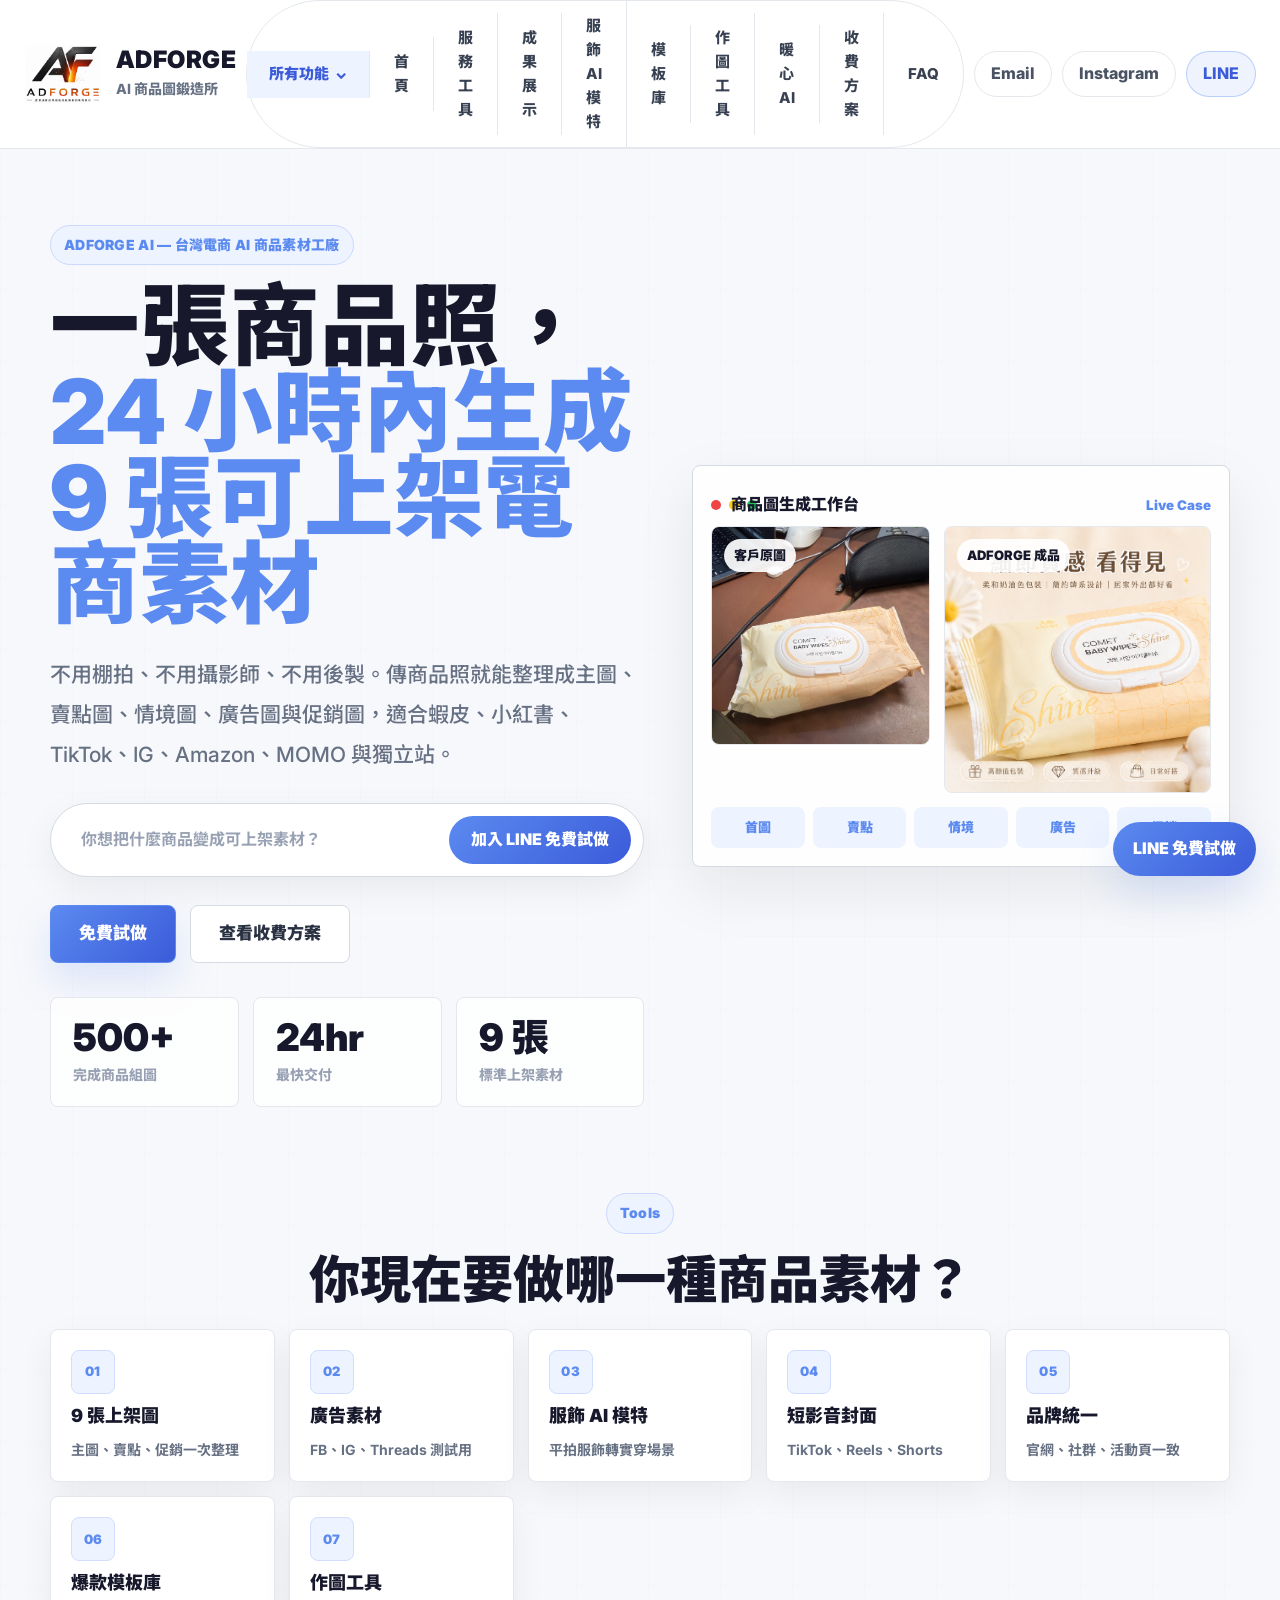
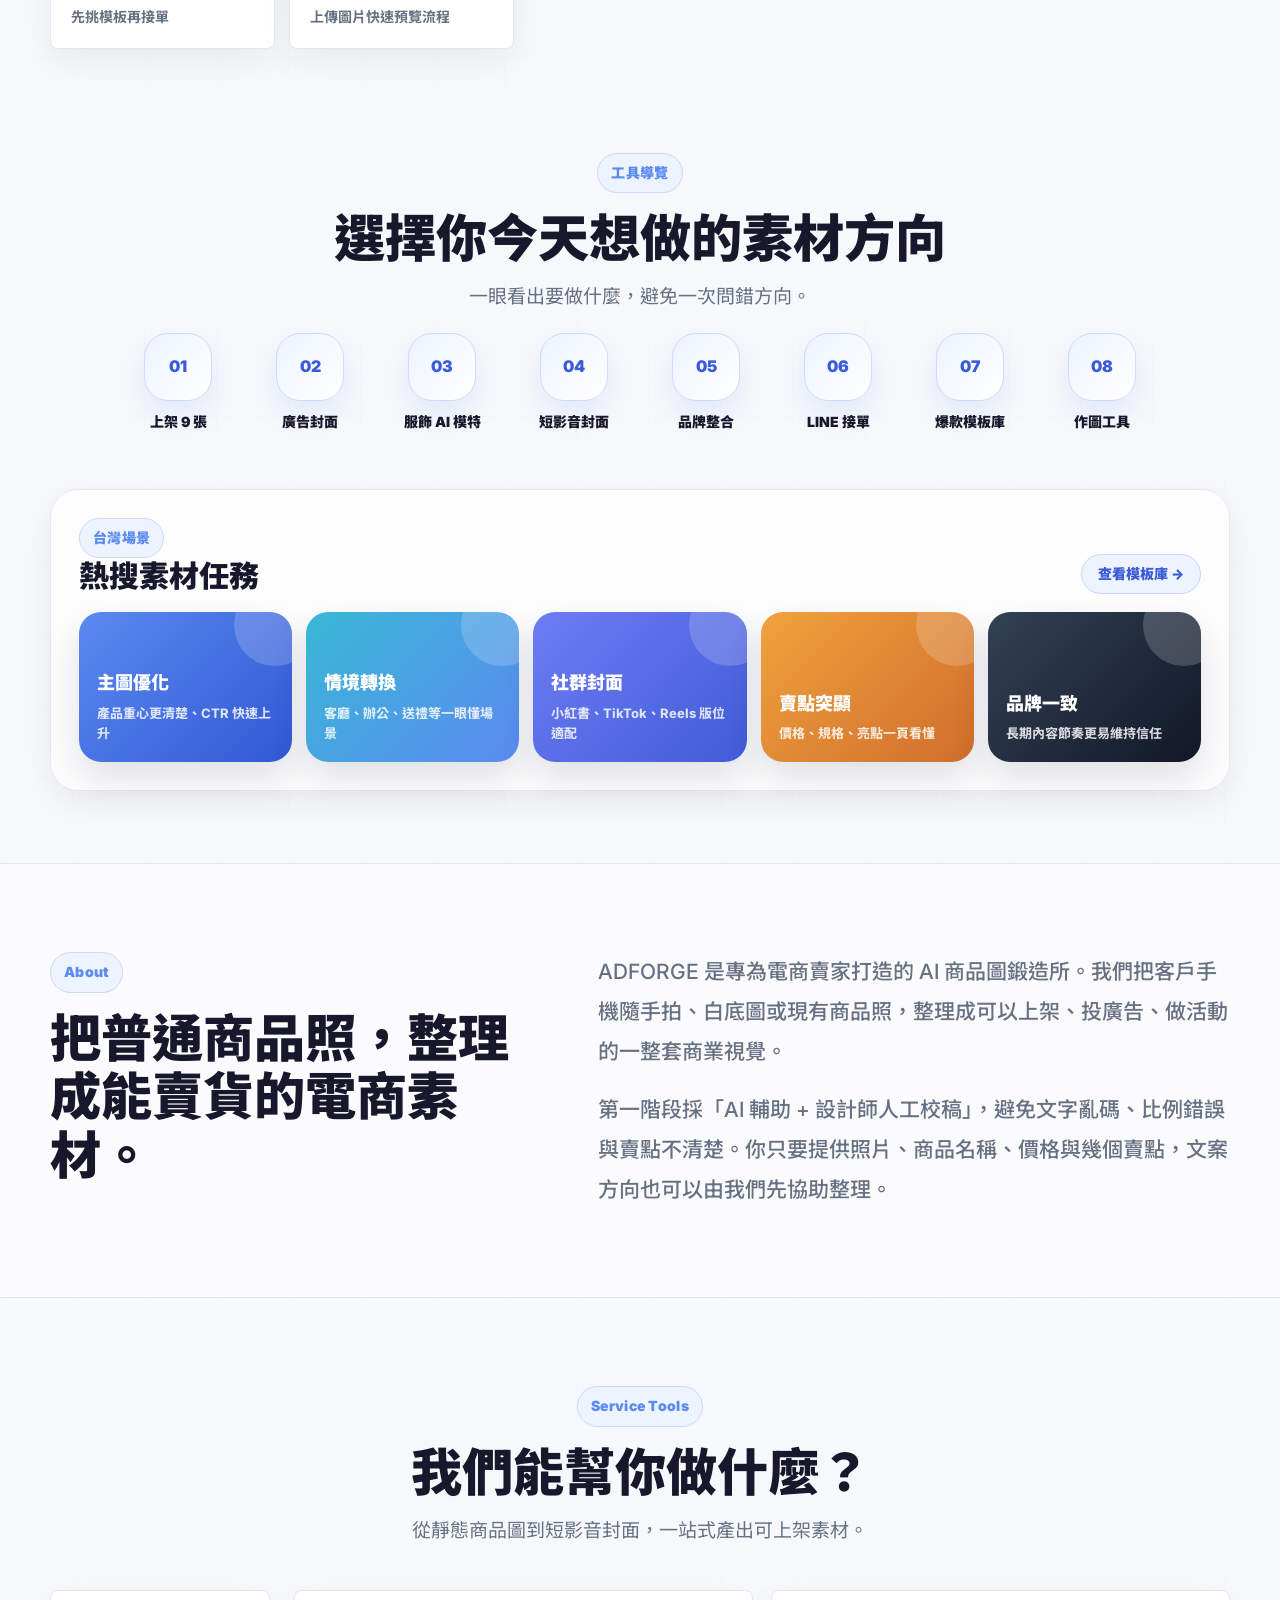
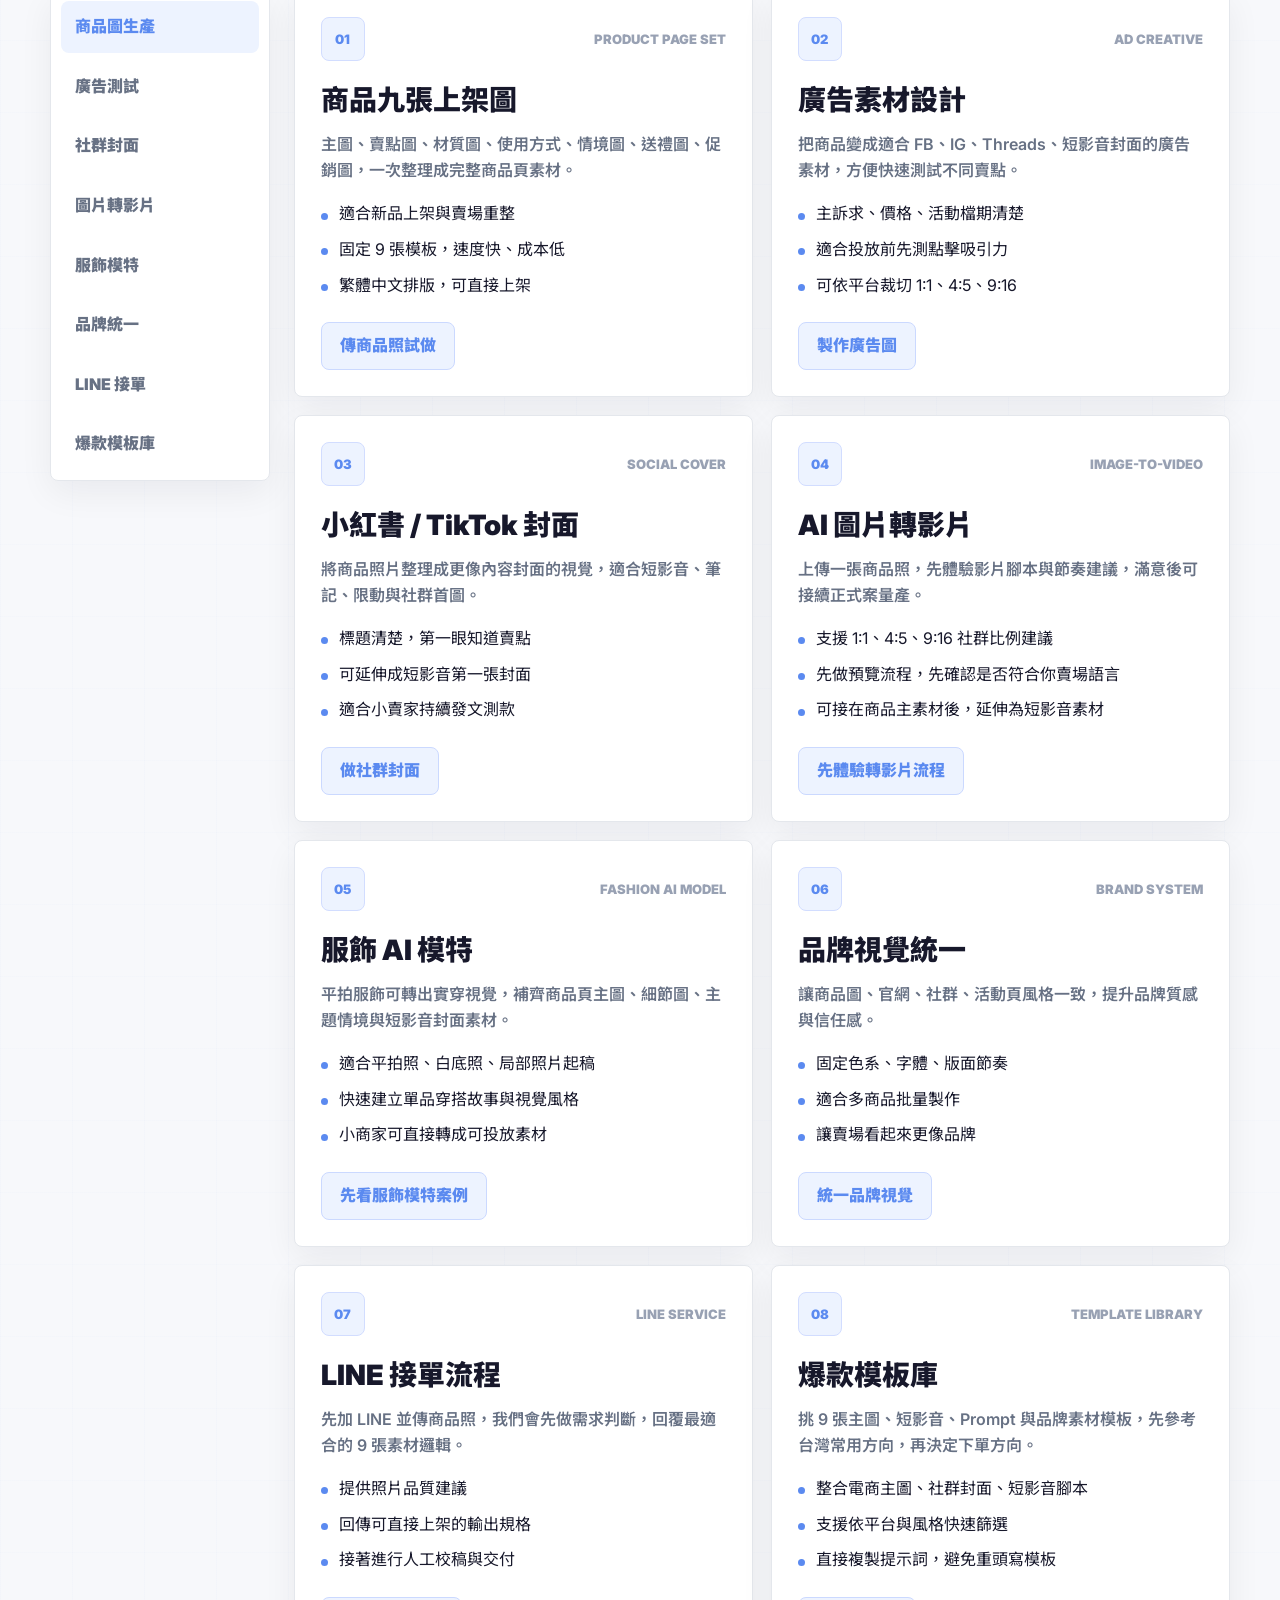
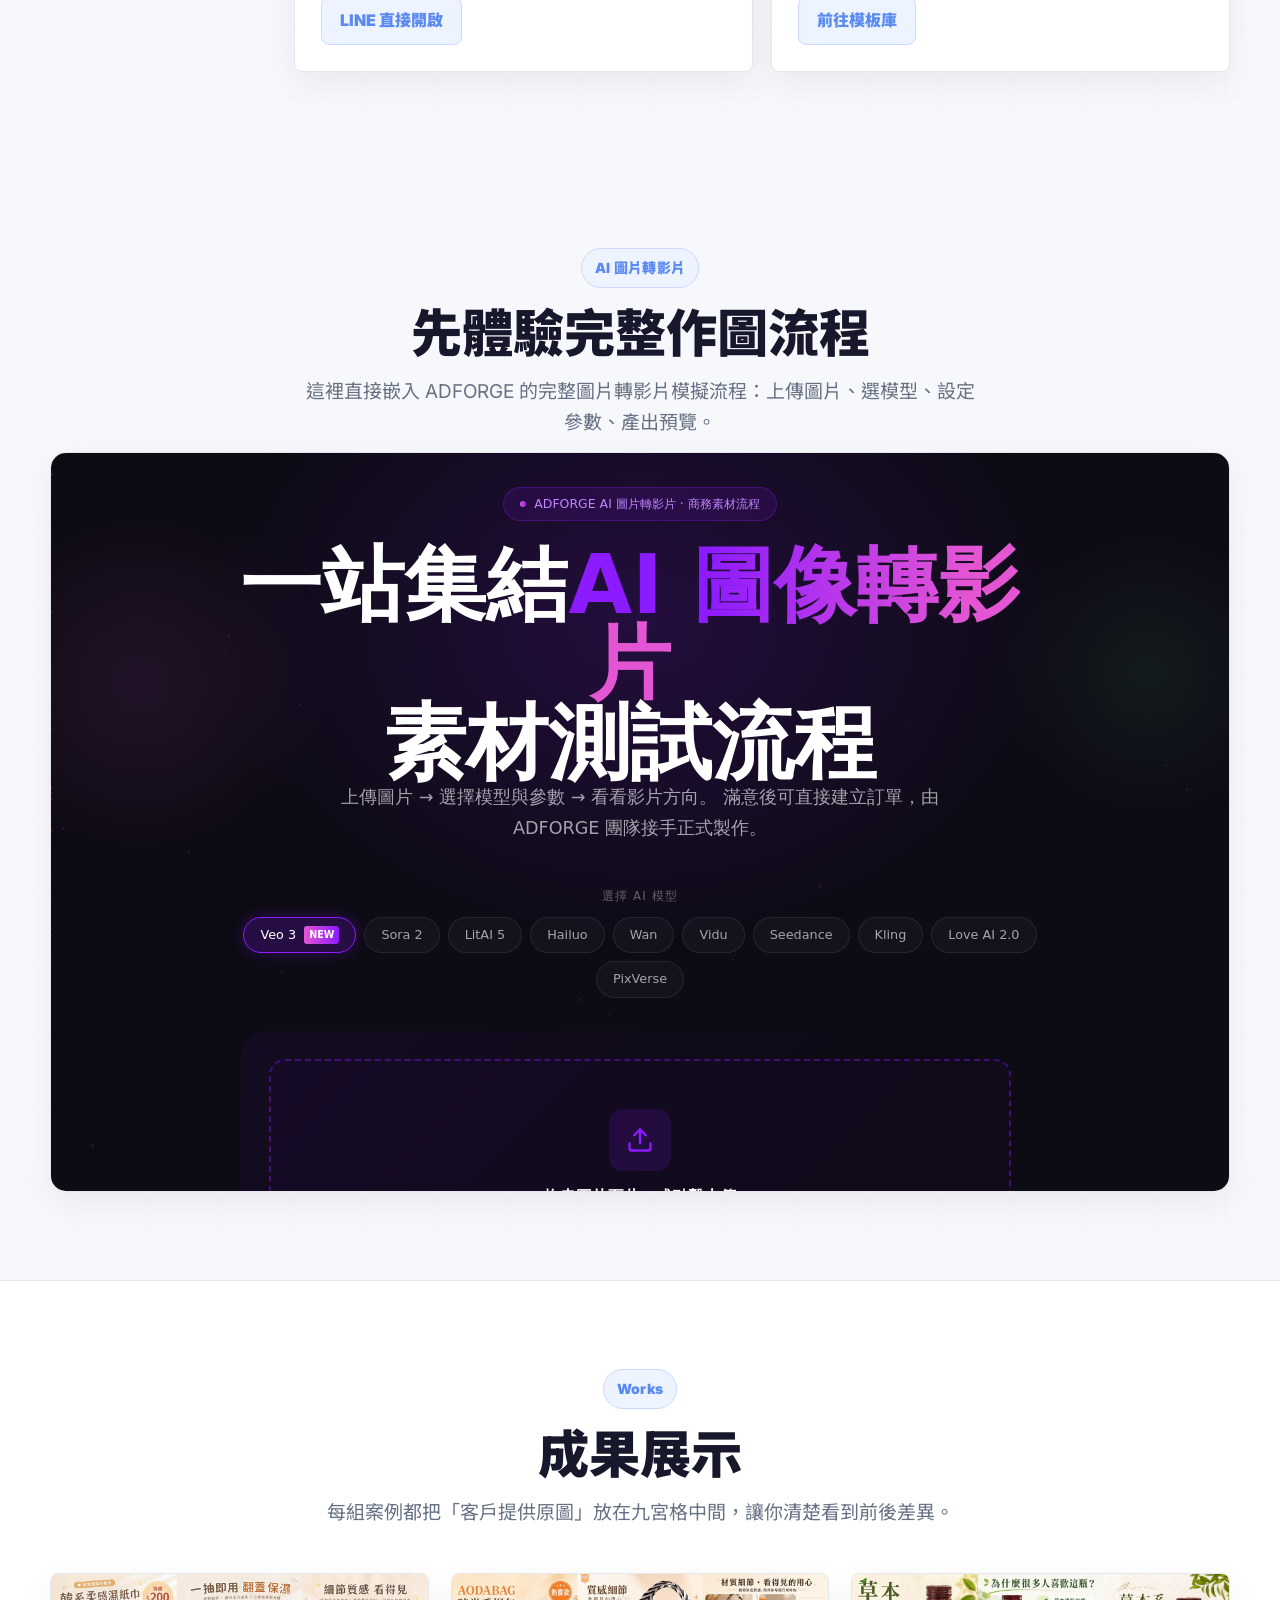
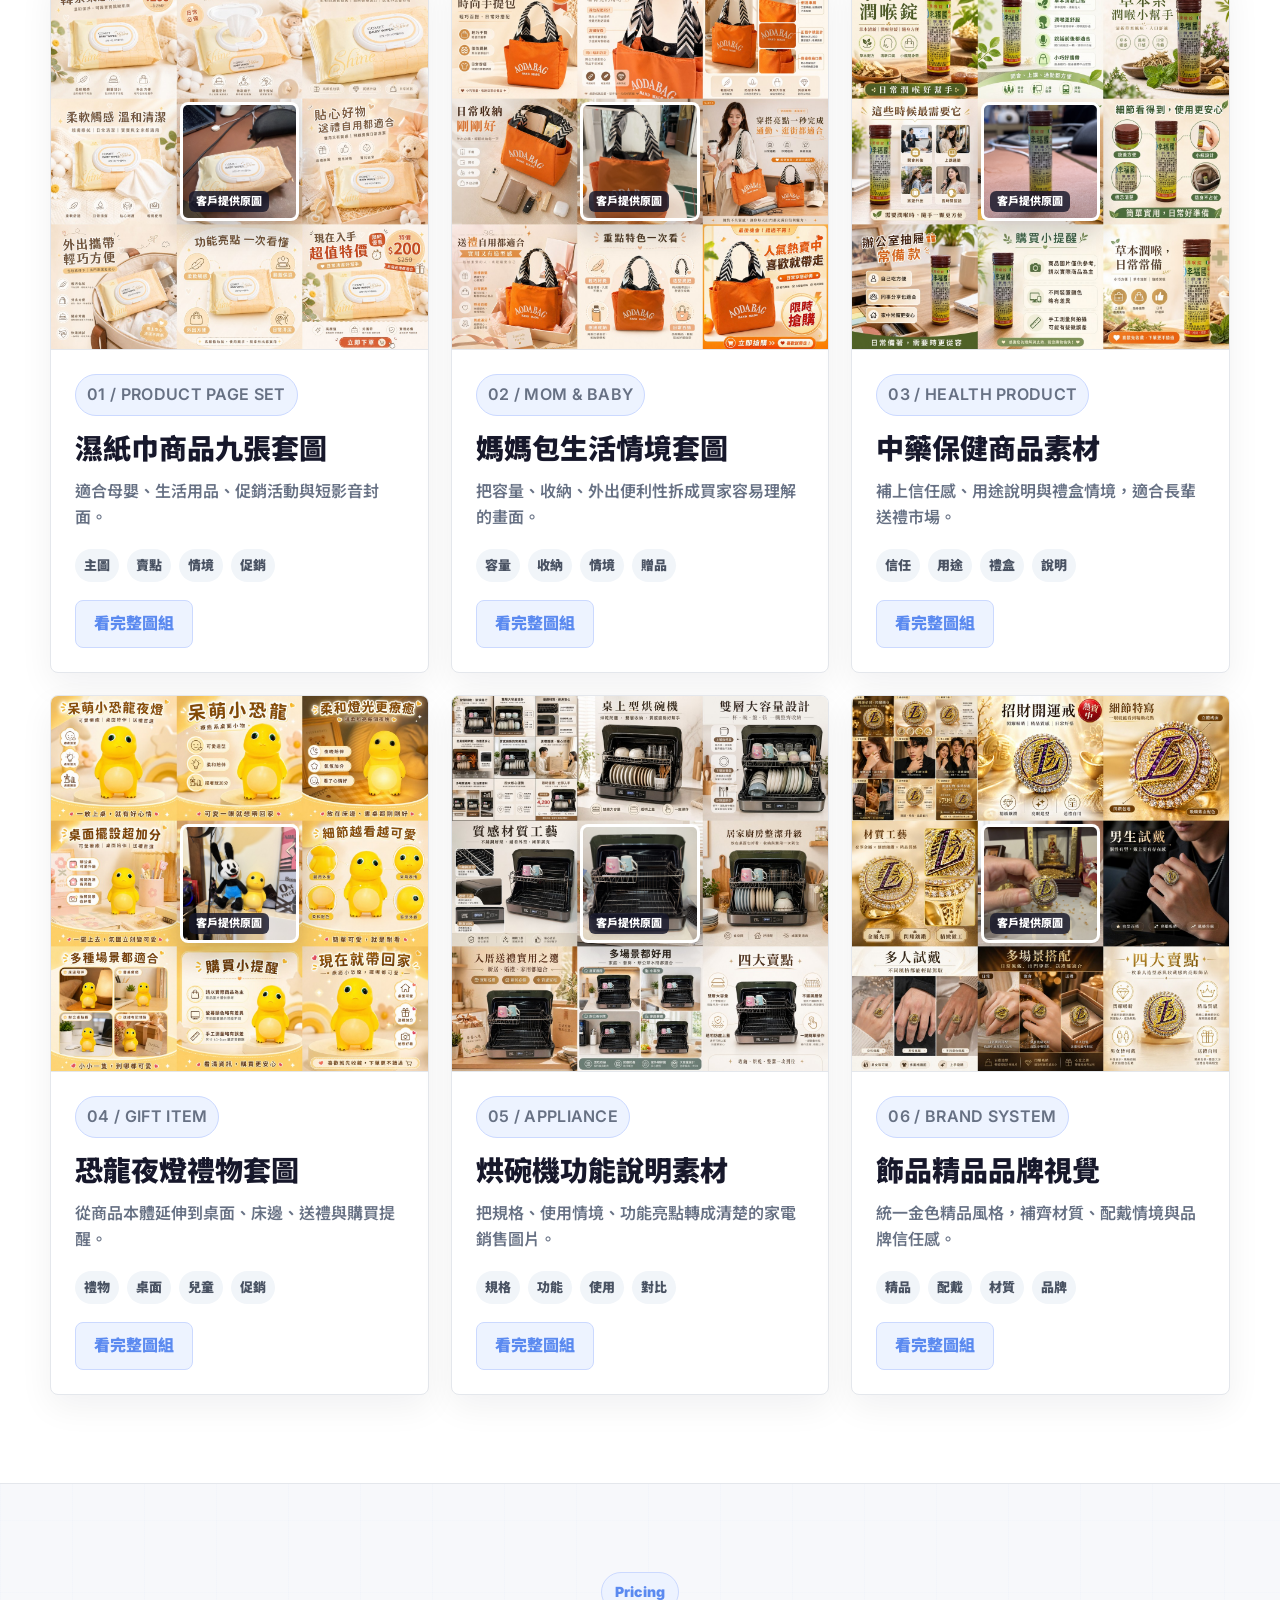
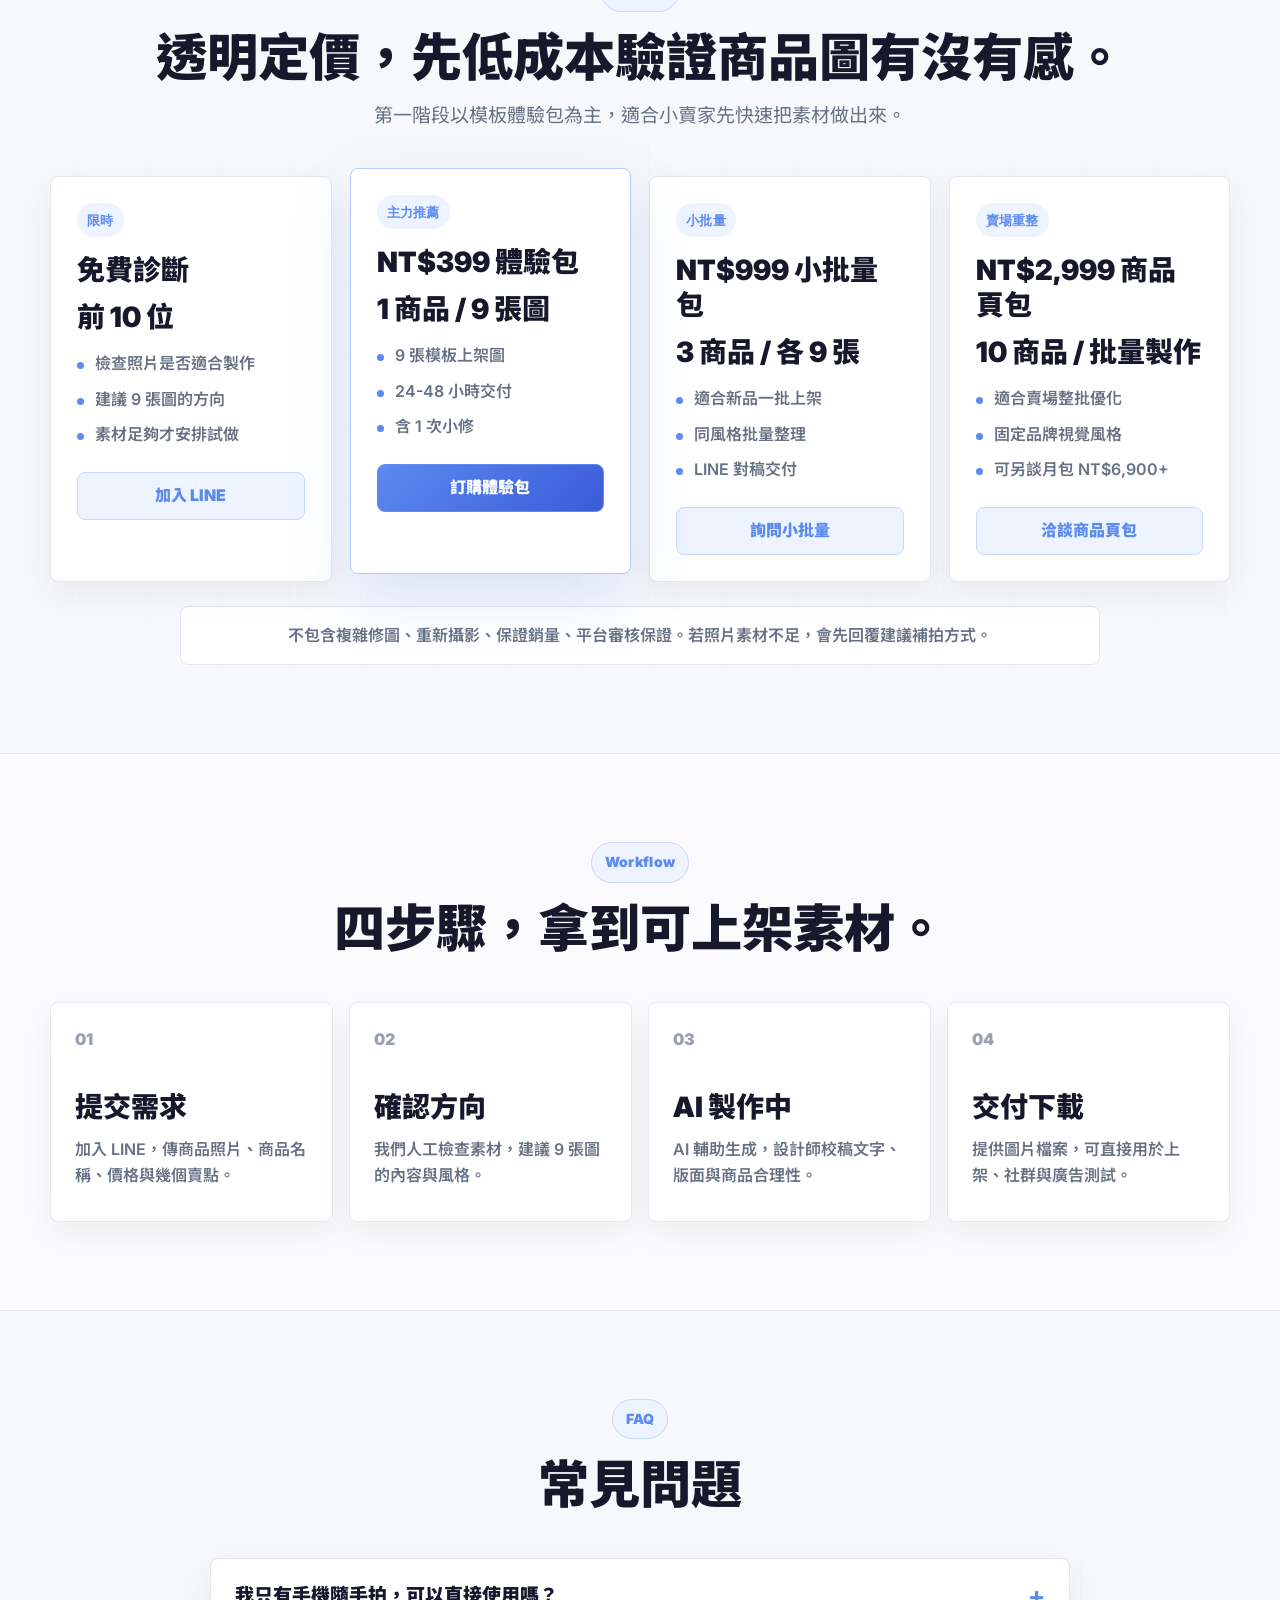
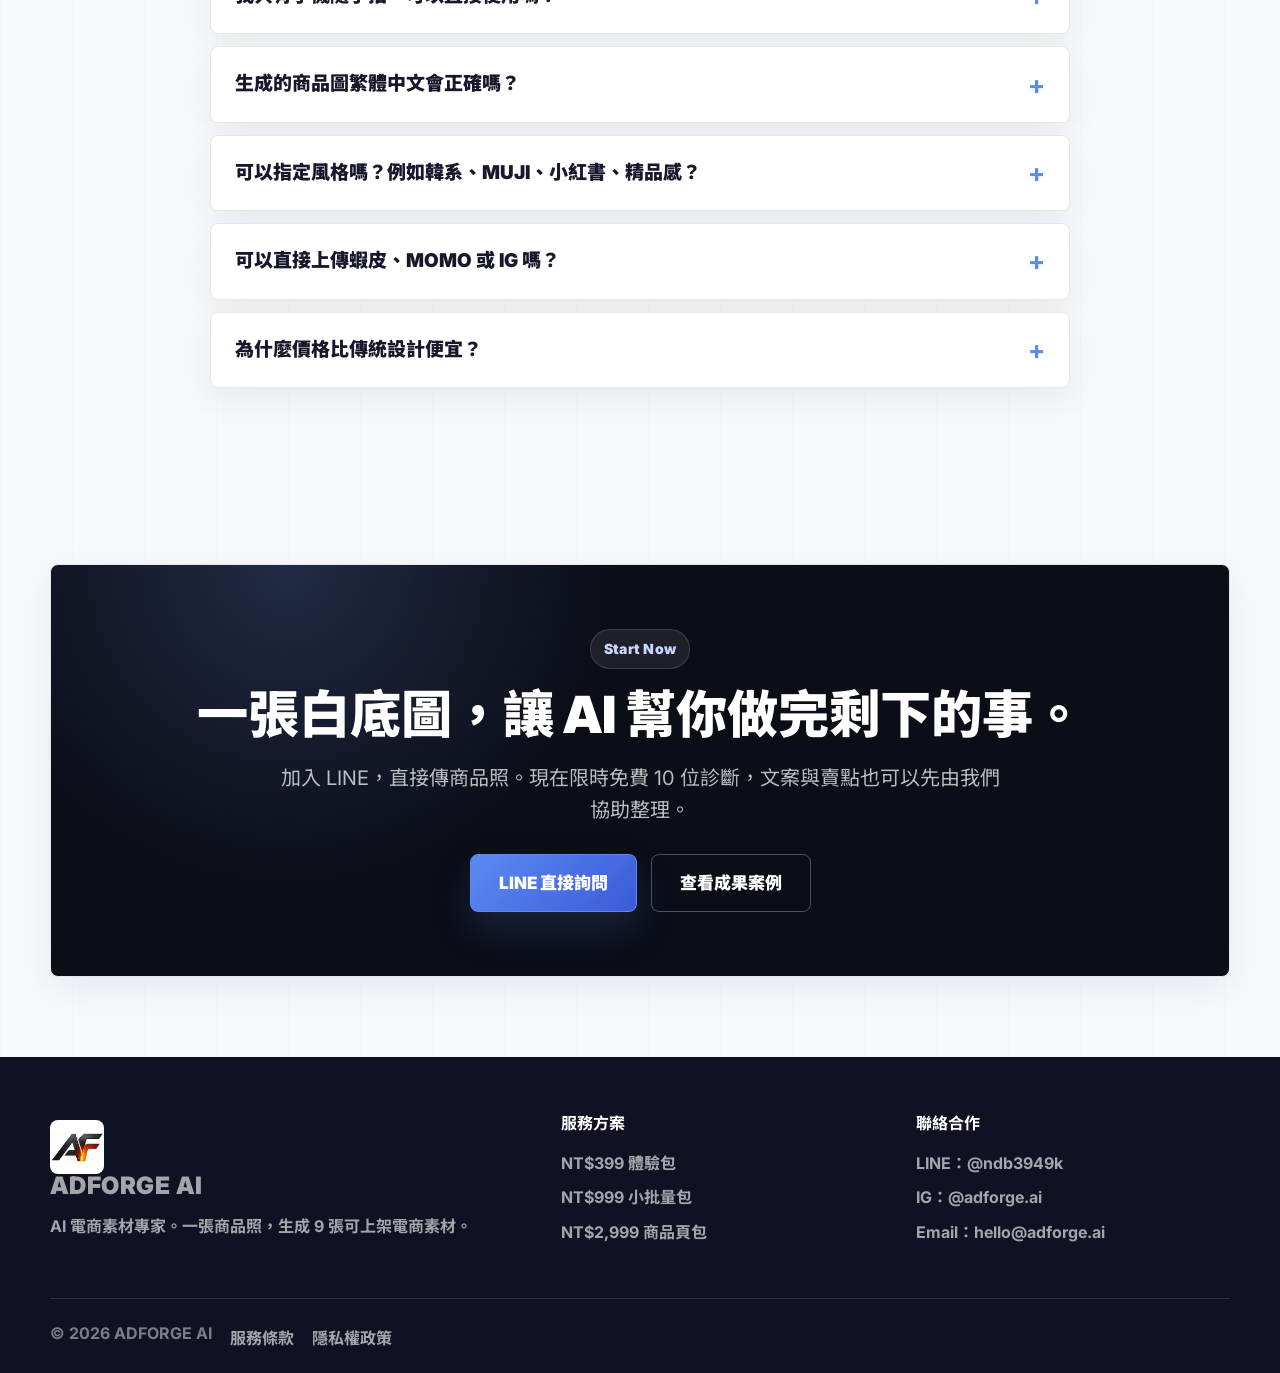
==== commit b8113b71: "整合圖片轉影片工具為首頁嵌入體驗區" ====
--- a/index.html
+++ b/index.html
@@ -400,126 +400,20 @@
       <div class="container">
         <div class="section-head compact">
           <p class="kicker">AI 圖片轉影片</p>
-          <h2 id="video-tools-title">先體驗影片轉換流程</h2>
-          <p>上傳一張商品照，先體驗提示詞、模型、輸出方向。滿意後可直接轉到正式下單。</p>
-        </div>
-
-        <div class="video-tool-shell">
-          <article class="generator-card">
-            <div class="card-head">
-              <small>A. 先上傳原圖</small>
-              <strong>影片轉換預覽</strong>
-            </div>
-
-            <div class="upload-zone">
-              <input id="imageInput" type="file" accept="image/*">
-              <div class="upload-empty" id="uploadEmpty">
-                <div class="upload-icon">⤵</div>
-                <strong>點擊上傳圖片</strong>
-                <small>JPG / PNG / WebP，建議清楚、構圖完整</small>
-              </div>
-              <img id="previewImg" alt="上傳預覽">
-            </div>
-
-            <div class="field">
-              <span>素材需求</span>
-              <textarea id="promptInput" rows="3" placeholder="請先輸入你想強調的主題、賣點或風格（非必填）"></textarea>
-            </div>
-
-            <div class="field-grid">
-              <div class="field">
-                <span>影片長度</span>
-                <select>
-                  <option>6 秒</option>
-                  <option>15 秒</option>
-                  <option>30 秒</option>
-                </select>
-              </div>
-              <div class="field">
-                <span>輸出比例</span>
-                <select>
-                  <option>9:16</option>
-                  <option>1:1</option>
-                  <option>16:9</option>
-                </select>
-              </div>
-            </div>
-
-            <div class="template-tabs" role="tablist" aria-label="模板分類">
-              <button class="active" type="button" data-gallery="product">商品主畫面</button>
-              <button type="button" data-gallery="social">社群短片</button>
-              <button type="button" data-gallery="brand">品牌延展</button>
-            </div>
-
-            <div class="model-tabs" role="tablist" aria-label="模型分類">
-              <button class="active" type="button">Kling 3.0</button>
-              <button type="button">Veo Router</button>
-              <button type="button">Seedance</button>
-            </div>
-
-            <button class="btn btn-primary btn-wide" type="button" id="generateBtn">開始影片預覽</button>
-
-            <div class="progress-box" id="progressBox">
-              <div class="progress-row">
-                <small id="progressText">AI 分析中</small>
-                <span id="progressNum">0%</span>
-              </div>
-              <div class="progress-track"><span id="progressBar"></span></div>
-            </div>
-
-            <div class="result-box" id="resultBox">
-              <div class="mock-video">
-                <div class="play-dot">▶</div>
-                <span>預覽完成</span>
-              </div>
-              <div>
-                <strong>已產出示意影片</strong>
-                <p>這只是流程示意，正式版會接續 AI 生成並由團隊抽圖把關。</p>
-              </div>
-            </div>
-          </article>
-
-          <article class="before-after-card">
-            <div class="ba-head">Before / After</div>
-            <div class="ba-stage">
-              <div class="ba-side before">原始商品圖</div>
-              <div class="ba-side after">轉影片前規劃畫面</div>
-              <input id="baRange" type="range" min="0" max="100" value="52" aria-label="前後對比">
-              <div class="ba-handle" id="baHandle"></div>
-            </div>
-          </article>
-        </div>
-
-        <div class="template-grid" id="templateGrid" aria-label="影片模板示意"></div>
-
-        <div class="model-grid" id="modelGrid" aria-label="AI 模型列表"></div>
-
-        <div class="effects-grid" id="effectsGrid" aria-label="效果清單"></div>
-
-        <div class="check-list">
-          <ul class="check-list" id="resultChecklist">
-            <li>上傳原圖是否清楚，比例是否符合販售頁面。</li>
-            <li>若要導入短影音廣告，建議先測試 1:1 與 9:16。</li>
-            <li>滿意後直接點 LINE 建立接單流程。</li>
-          </ul>
-        </div>
-
-        <div class="faq-list" id="faqList"></div>
-      </div>
-
-      <div class="modal-overlay" id="demoModal" role="dialog" aria-hidden="true" aria-labelledby="modalTitle">
-        <div class="modal-card">
-          <button class="modal-close" id="closeModal" type="button" aria-label="關閉">×</button>
-          <h3 id="modalTitle">樣板參考</h3>
-          <p id="modalDesc"></p>
-          <div class="prompt-box">
-            <p id="modalPrompt"></p>
-          </div>
-          <button class="btn btn-primary" id="copyPrompt" type="button">複製提示詞</button>
-        </div>
-      </div>
-
-      <div id="toast" class="toast" role="status" aria-live="polite"></div>
+          <h2 id="video-tools-title">先體驗完整作圖流程</h2>
+          <p>這裡直接嵌入 ADFORGE 的完整圖片轉影片模擬流程：上傳圖片、選模型、設定參數、產出預覽。</p>
+        </div>
+
+        <div class="video-tools-embed">
+          <iframe
+            id="video-tools-frame"
+            src="image-to-video.html?embed=1"
+            title="ADFORGE AI 圖片轉影片"
+            loading="lazy"
+            allow="clipboard-write; autoplay"
+          ></iframe>
+        </div>
+      </div>
     </section>
 
     <section class="section cases-section" id="cases">
--- a/styles.css
+++ b/styles.css
@@ -2599,6 +2599,34 @@
   position: relative;
 }
 
+.video-tools-embed {
+  border: 1px solid var(--line);
+  border-radius: 16px;
+  overflow: hidden;
+  background: #ffffff;
+  box-shadow: var(--shadow-soft);
+  position: relative;
+}
+
+#video-tools-frame {
+  width: 100%;
+  height: clamp(520px, 82vh, 900px);
+  border: 0;
+  display: block;
+  background: #fff;
+}
+
+.video-tools-embed iframe {
+  width: 100%;
+  height: 100%;
+  border: 0;
+  display: block;
+}
+
+.video-tools-lab .section-head {
+  margin-bottom: 14px;
+}
+
 .video-tool-shell {
   display: grid;
   grid-template-columns: 1.22fr 0.78fr;
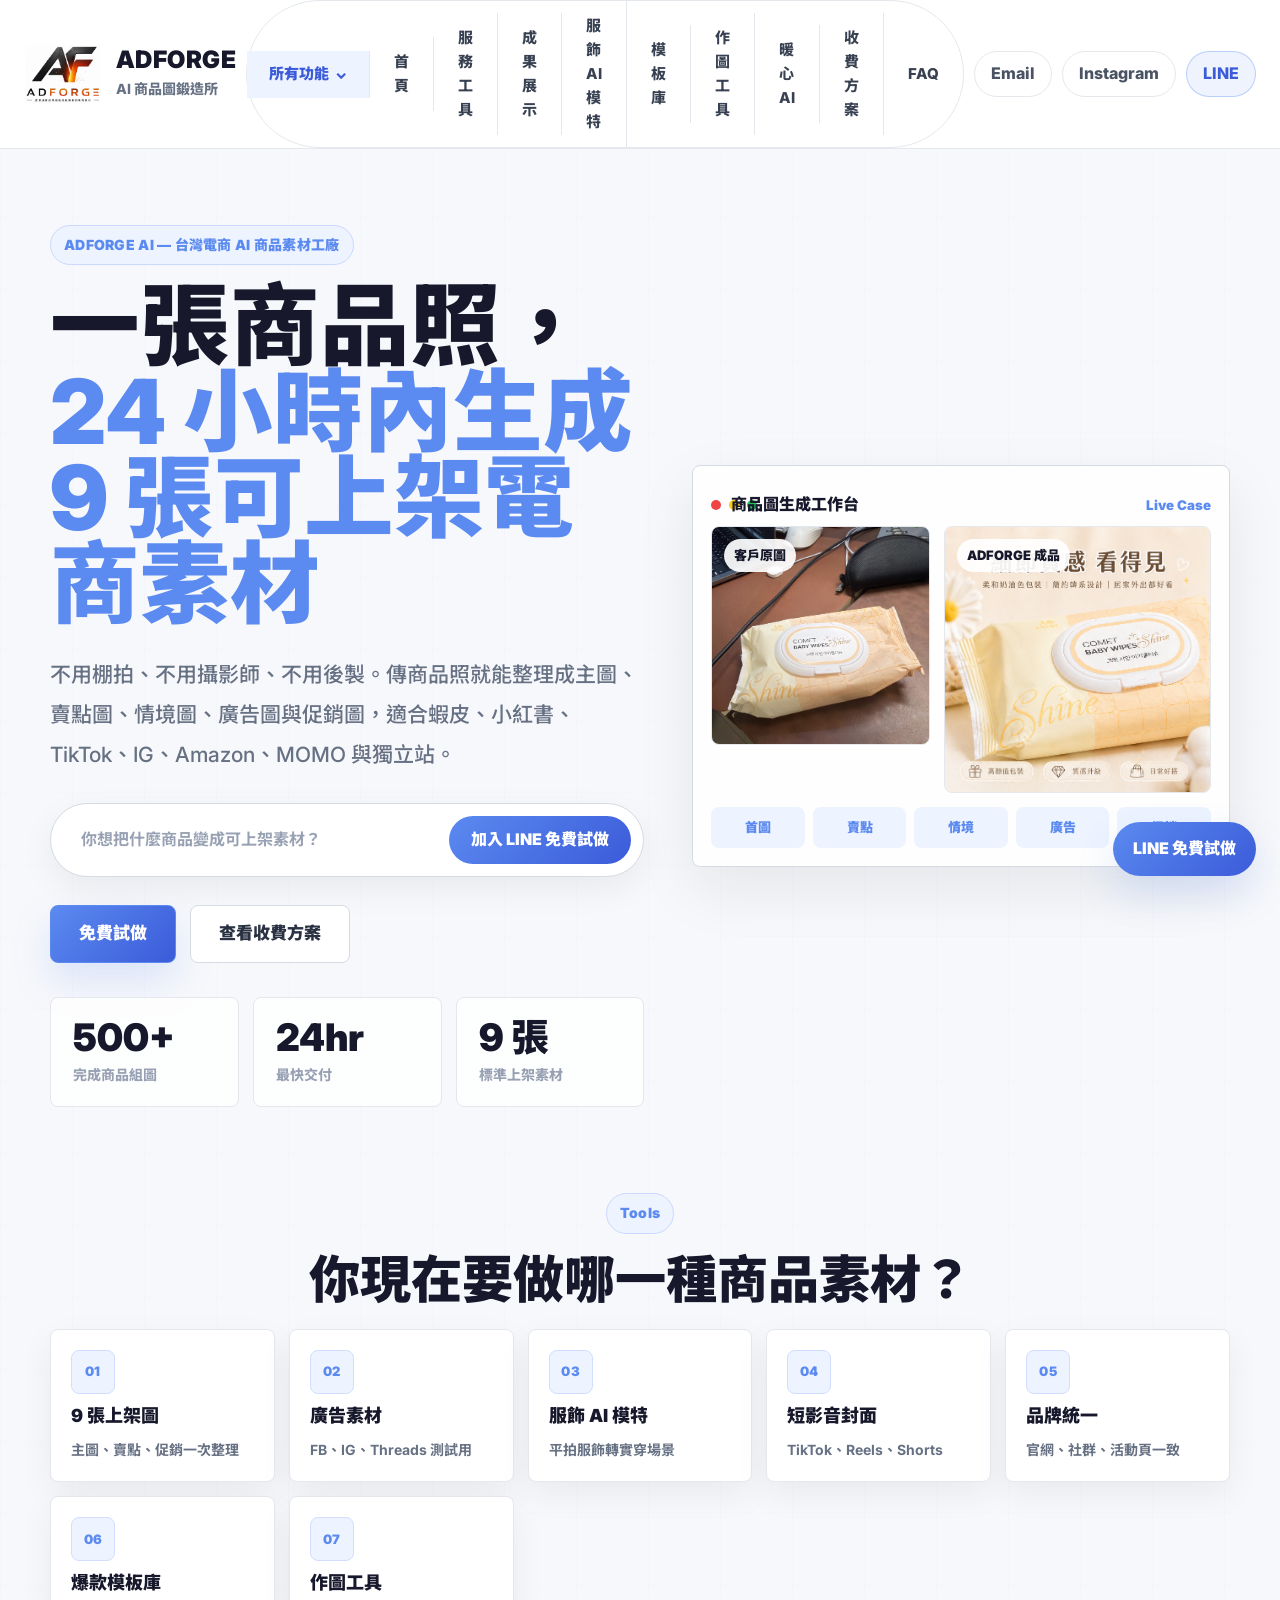
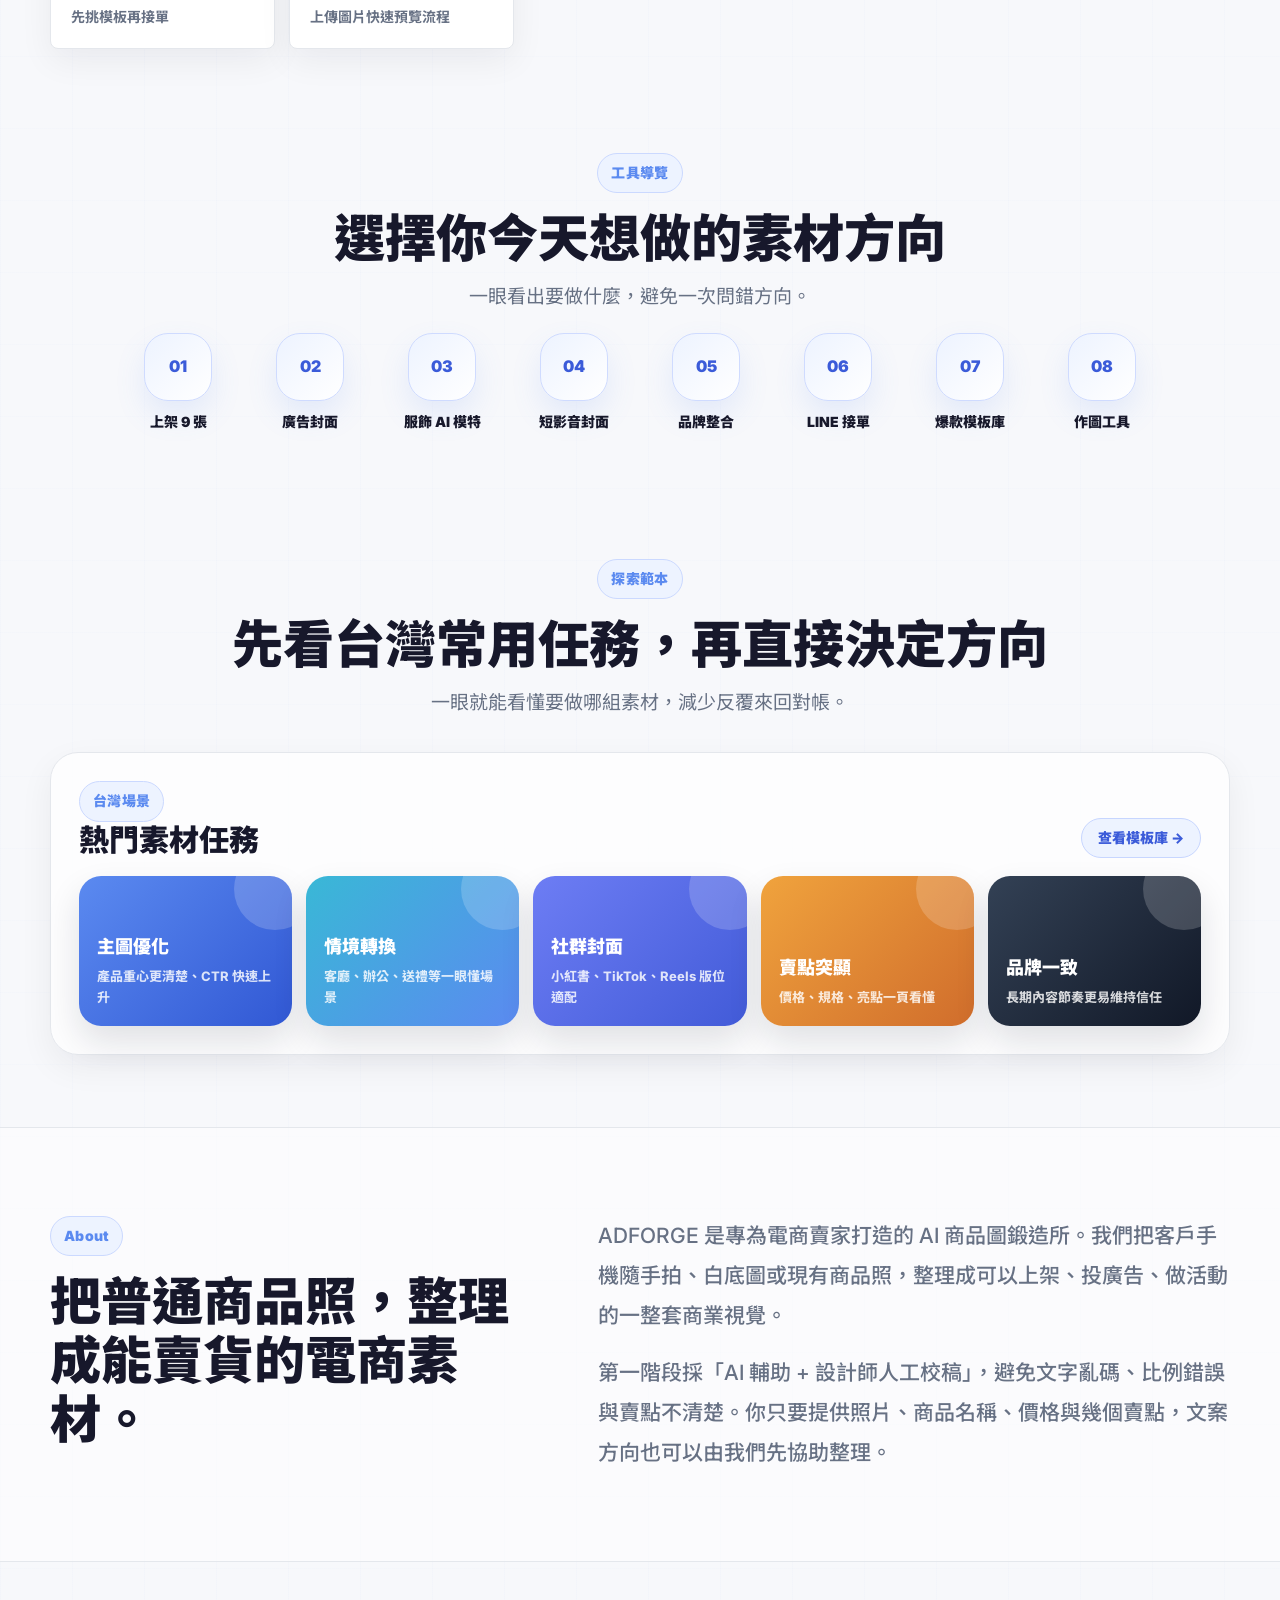
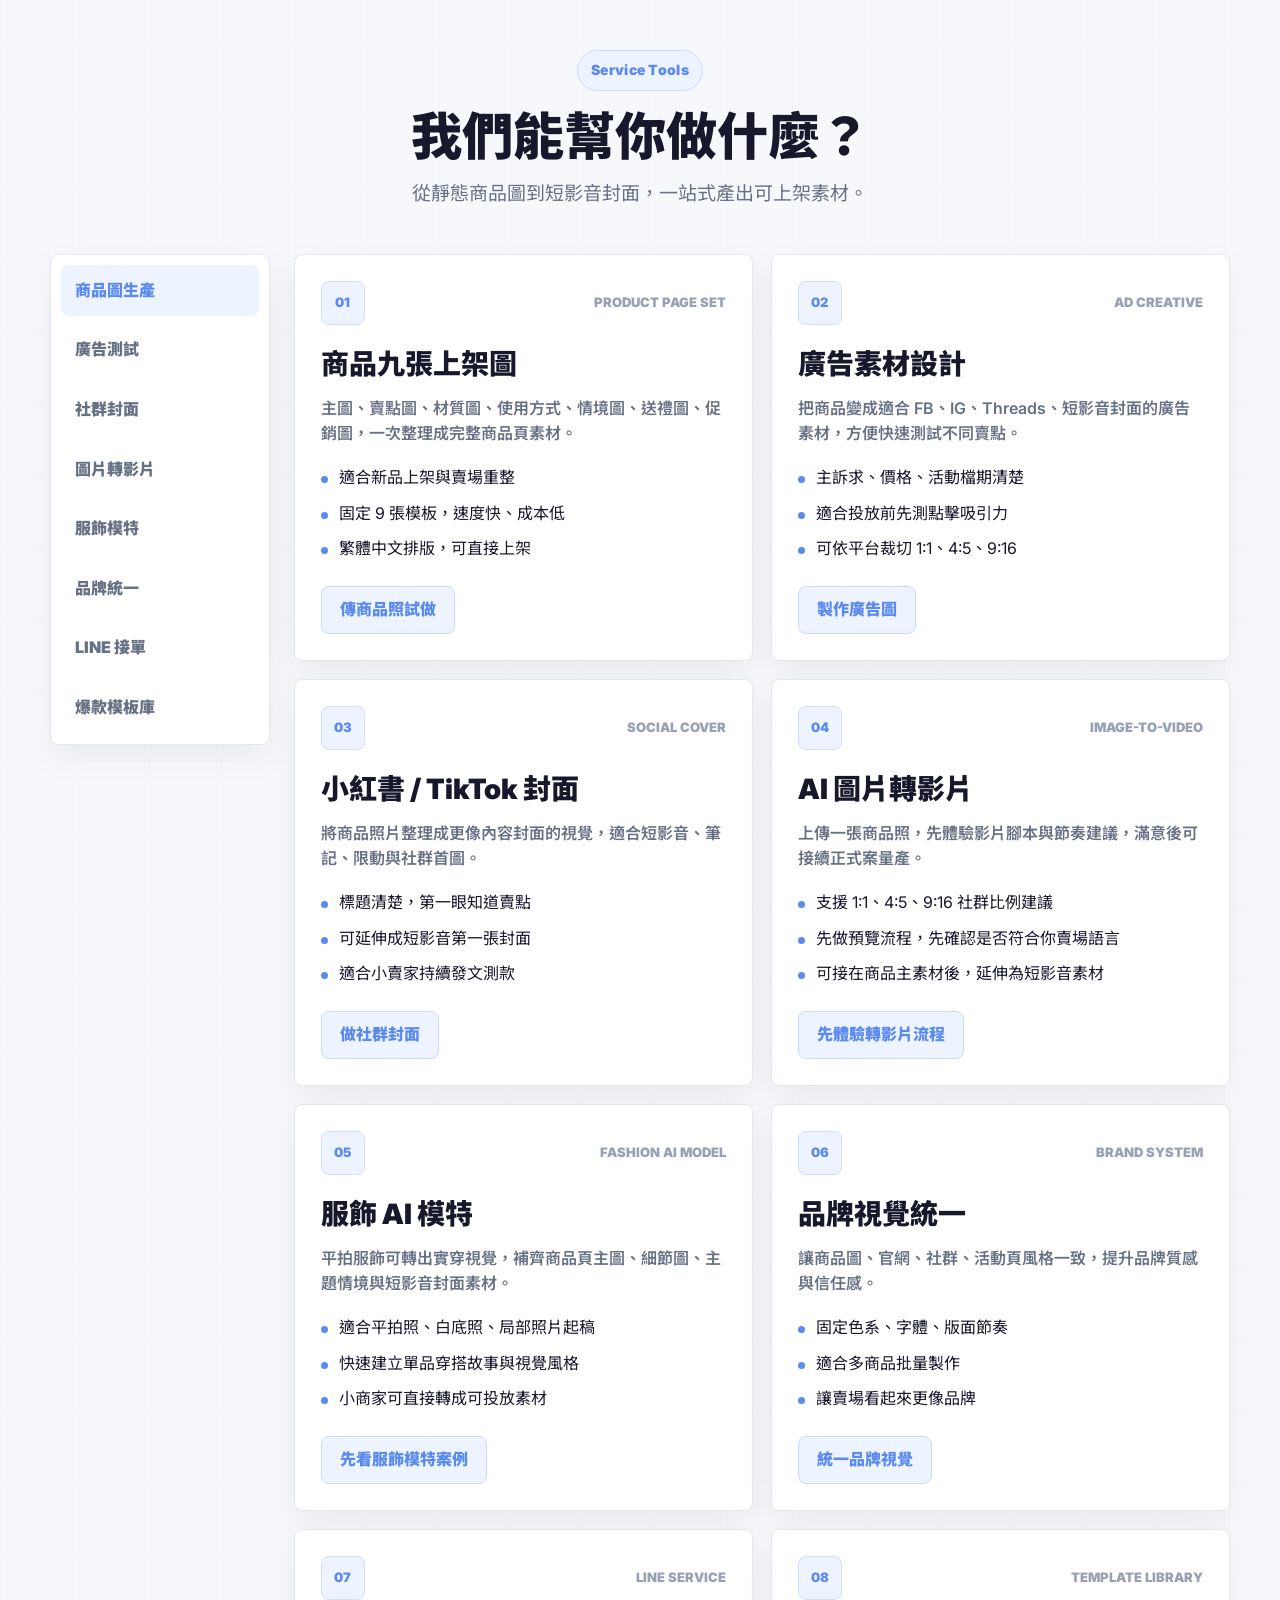
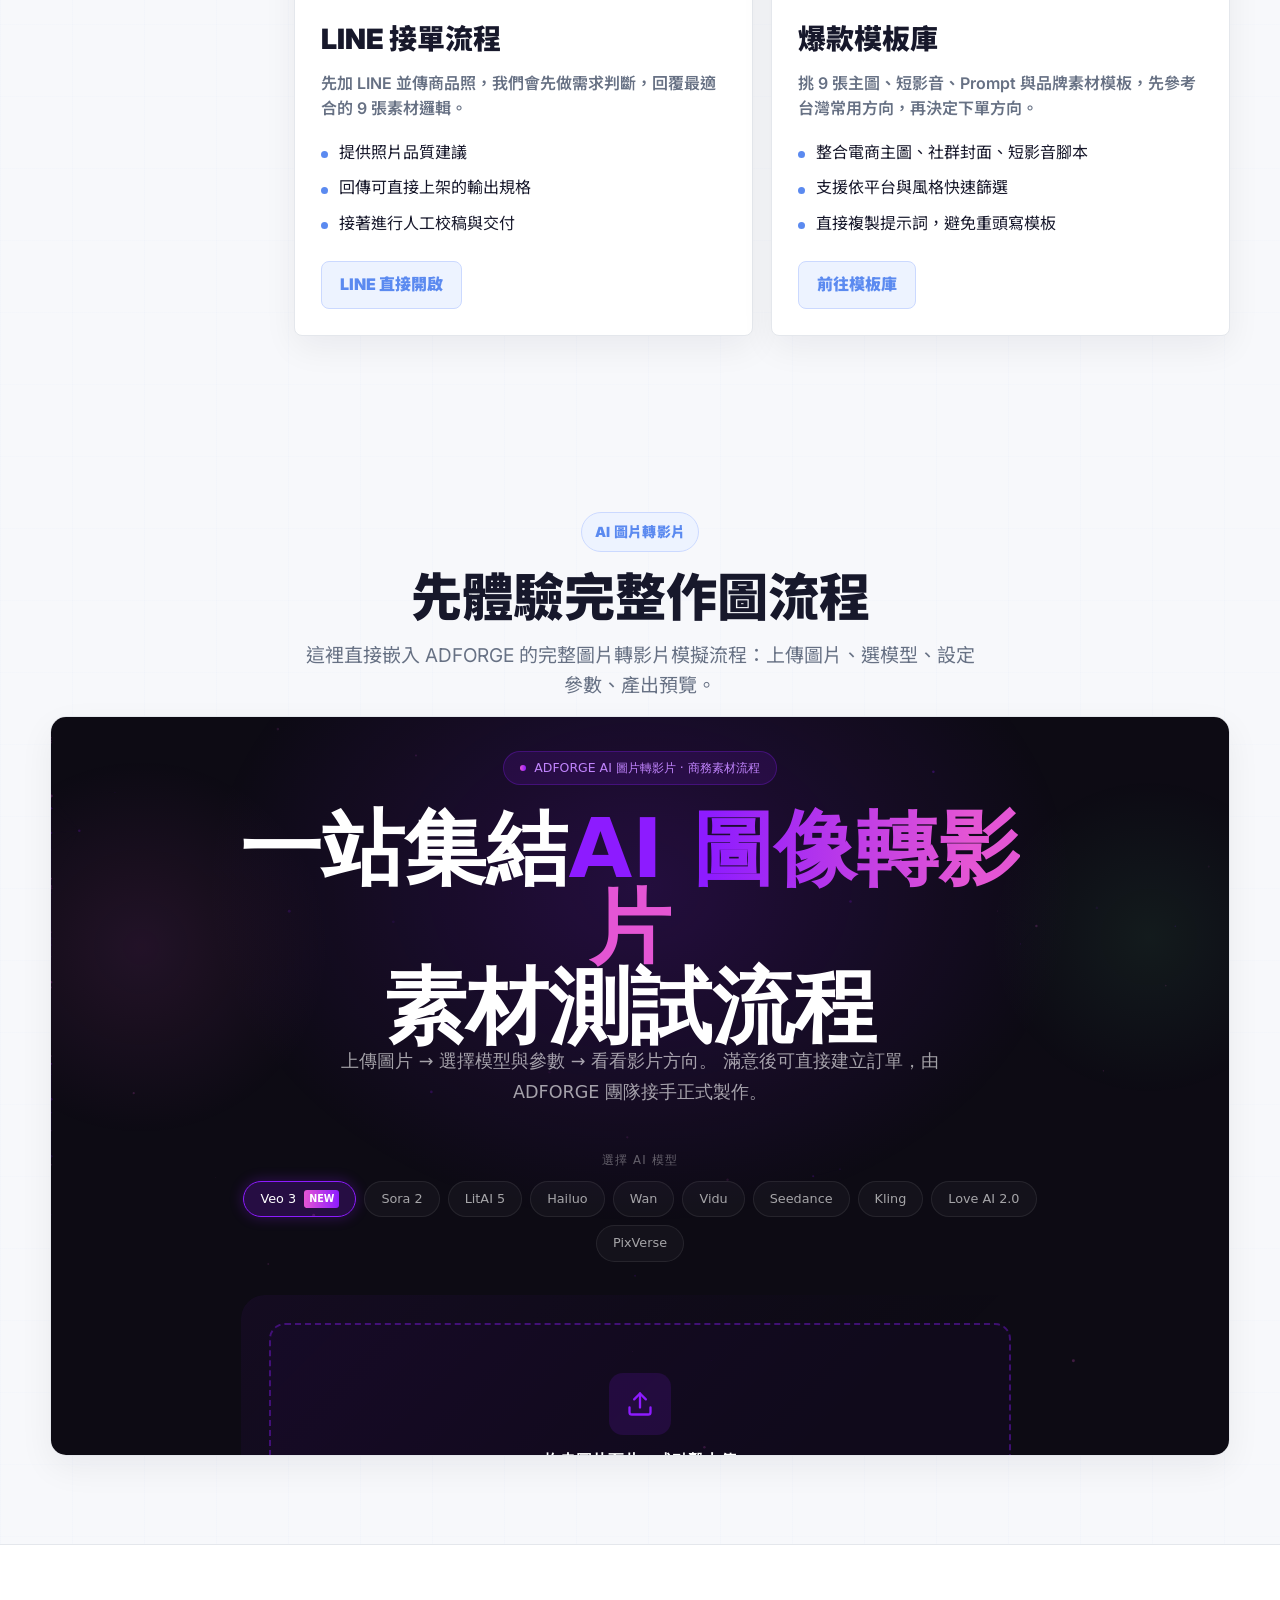
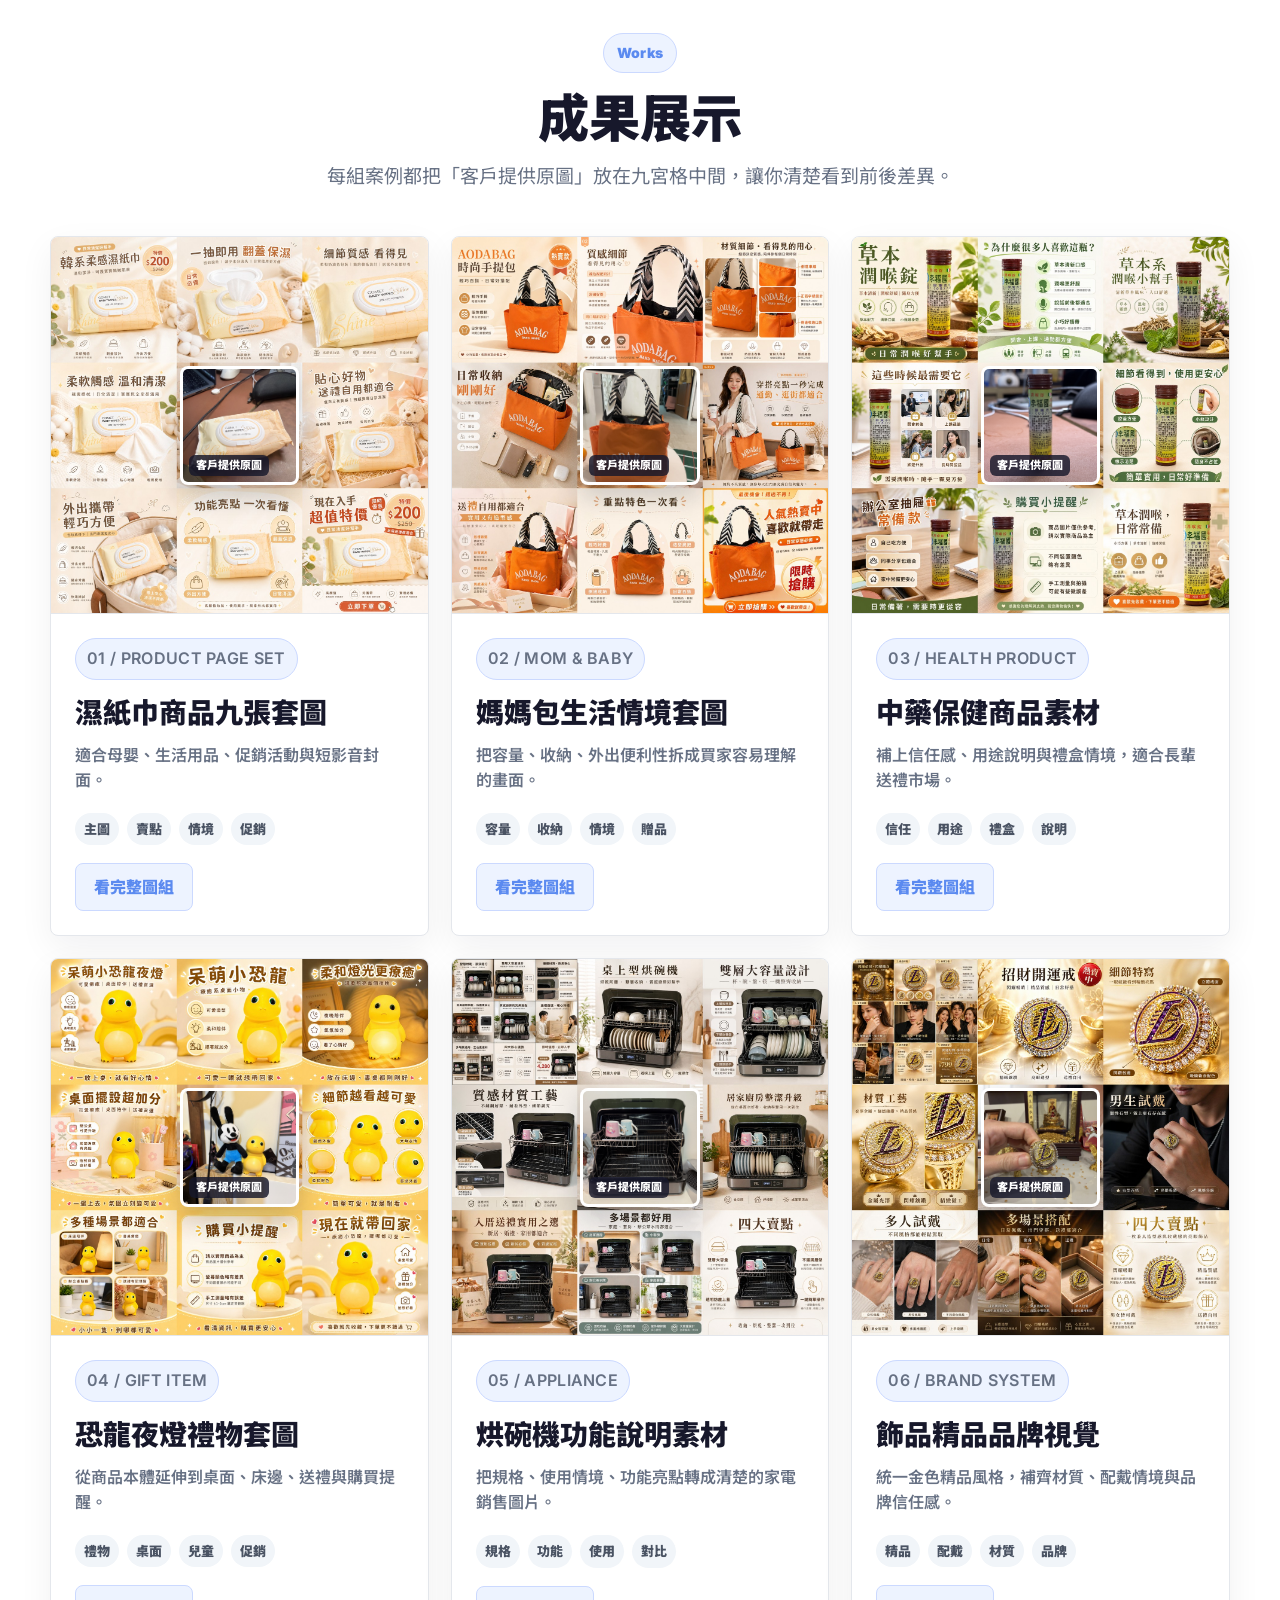
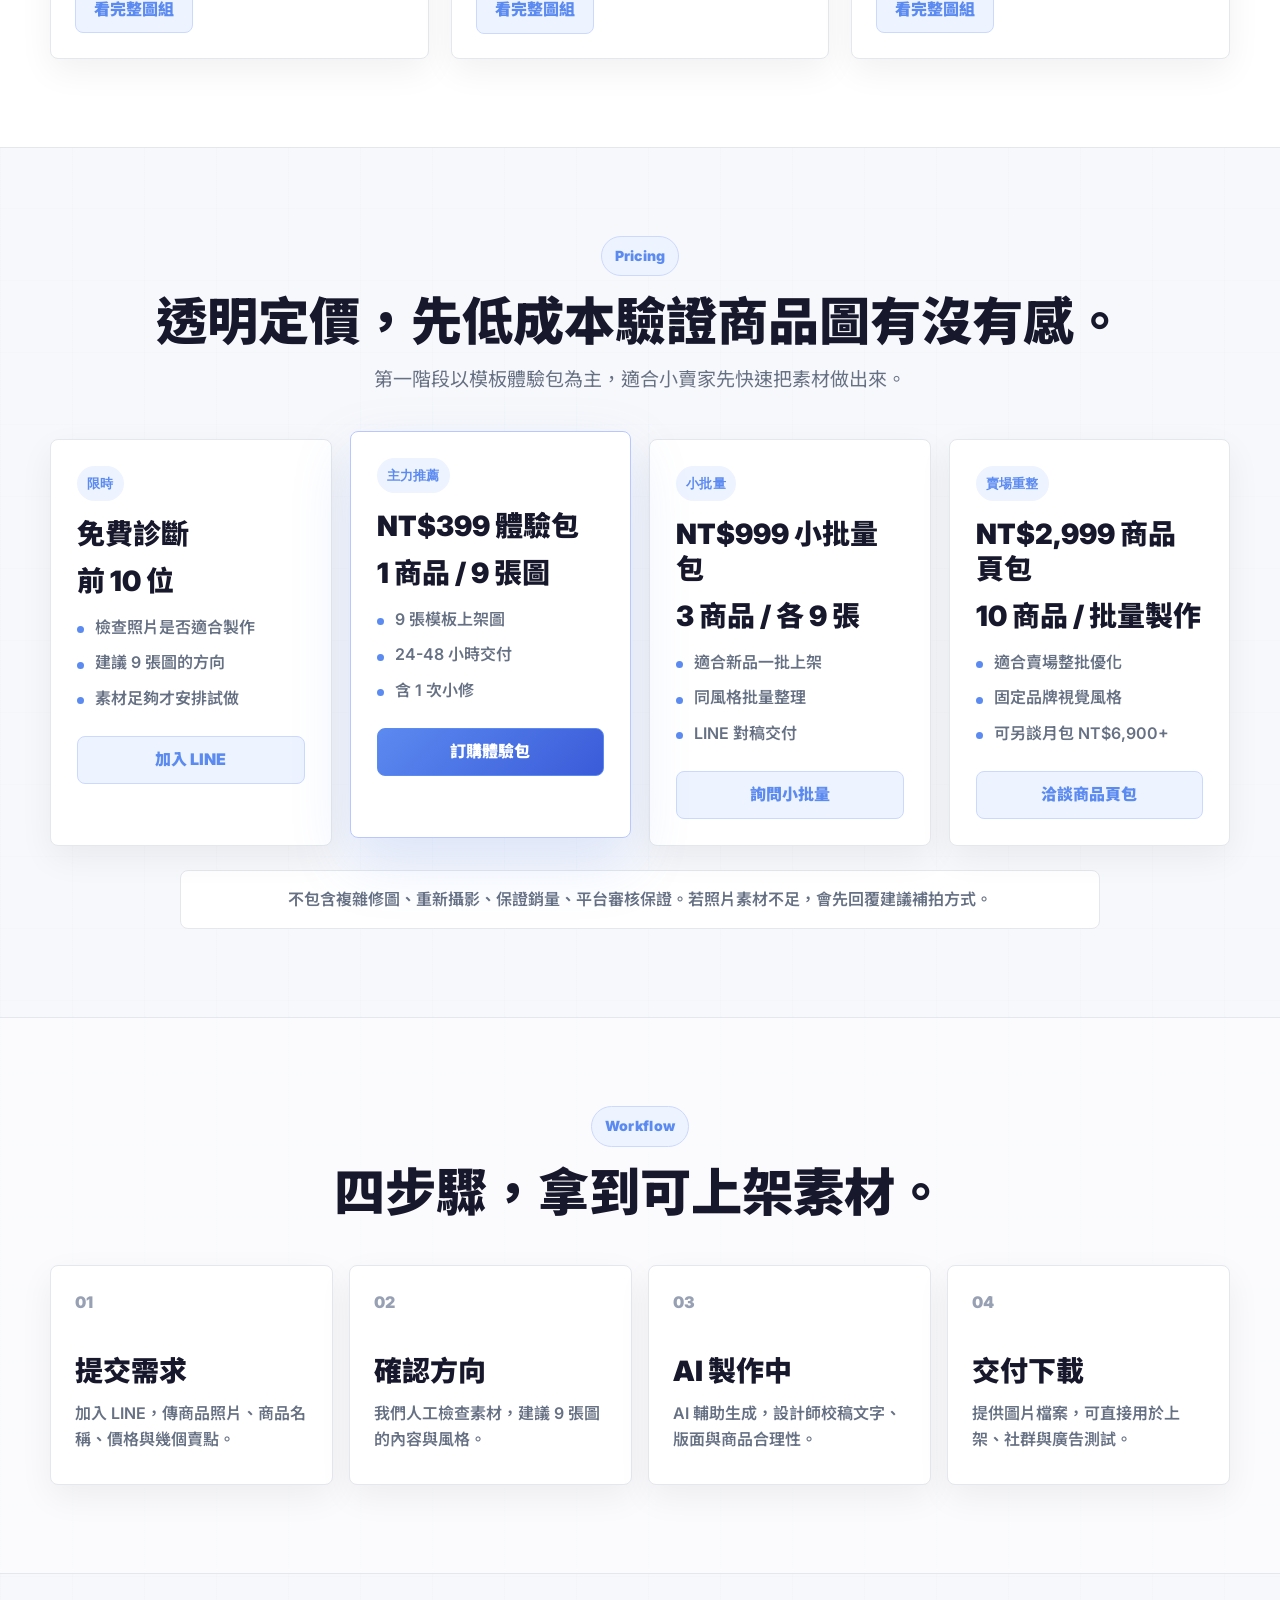
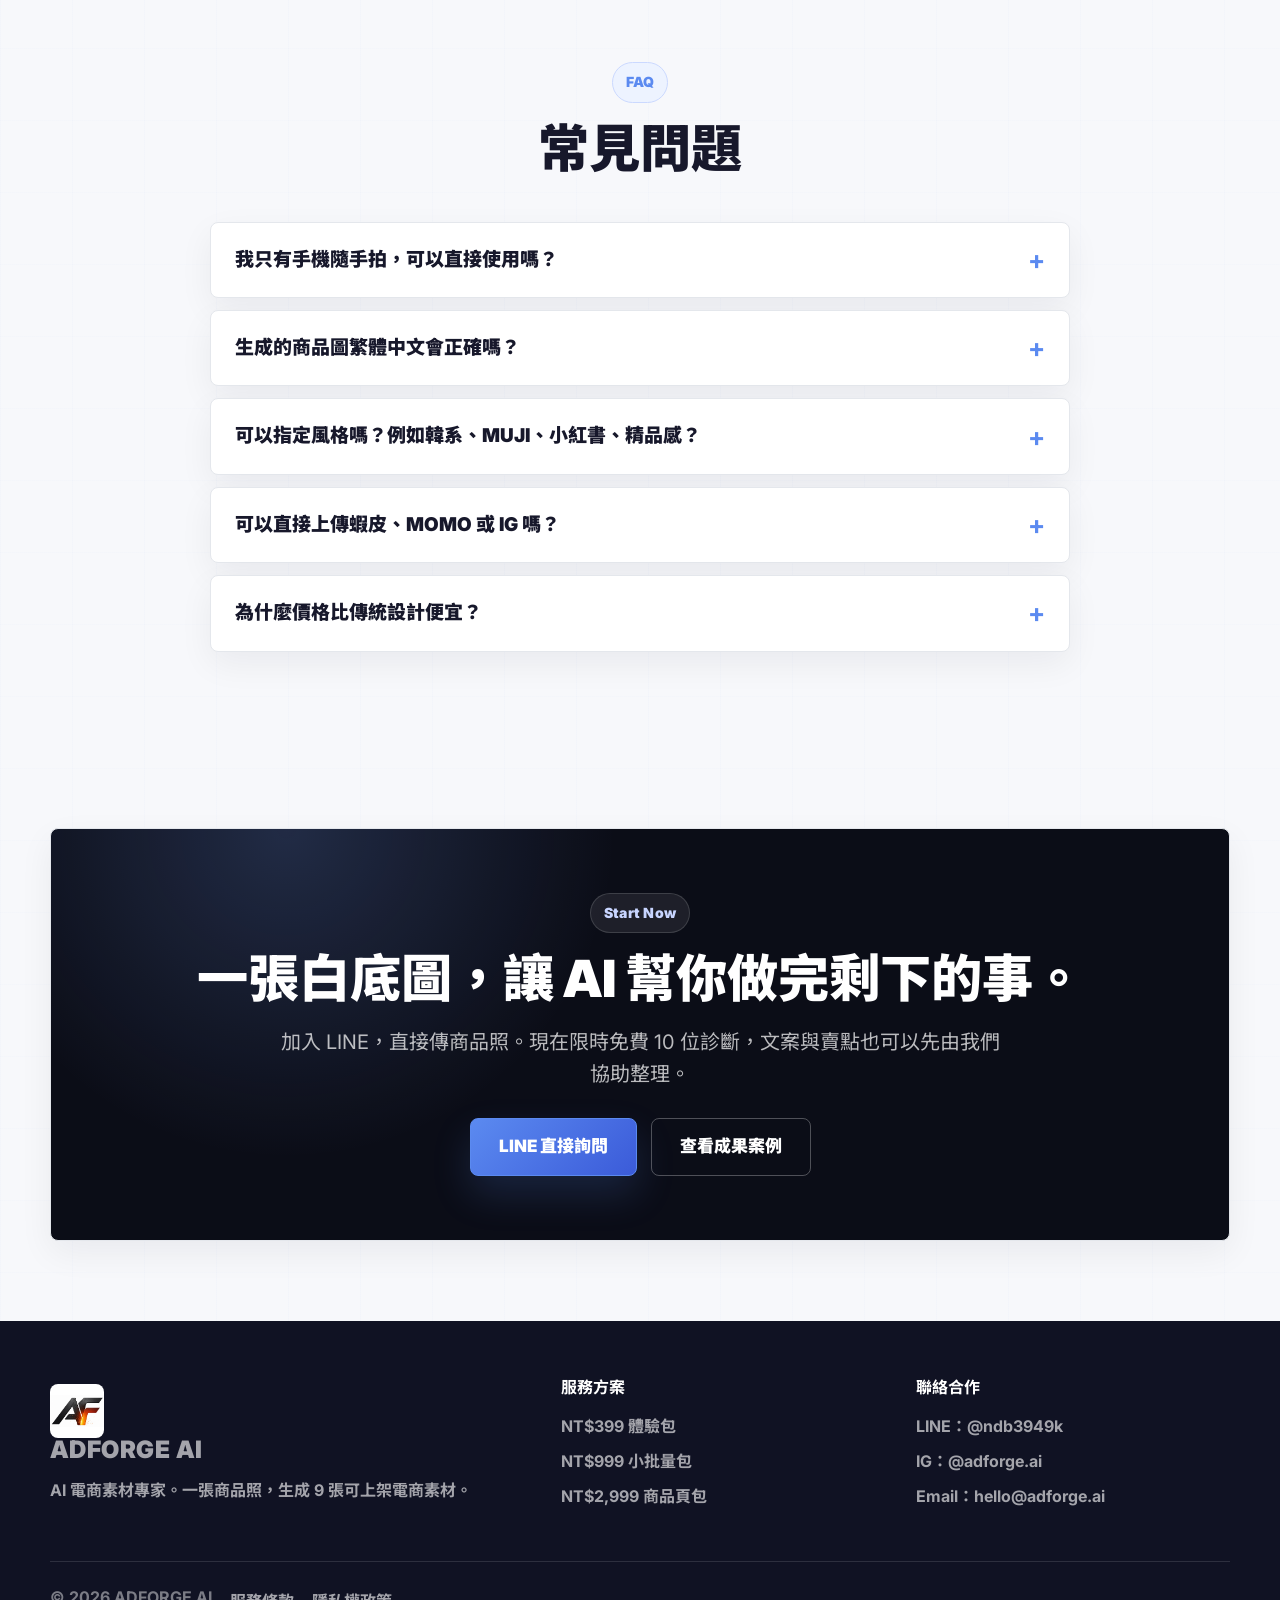
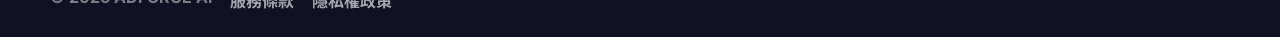
==== commit 5d423fa6: "調整首頁工具導覽與範本探索區塊" ====
--- a/index.html
+++ b/index.html
@@ -203,36 +203,46 @@
             <strong>作圖工具</strong>
           </a>
         </div>
+      </div>
+    </section>
+
+    <section class="section section-tight" id="template-explore" aria-labelledby="template-explore-title">
+      <div class="container">
+        <div class="section-head compact">
+          <p class="kicker">探索範本</p>
+          <h2 id="template-explore-title">先看台灣常用任務，再直接決定方向</h2>
+          <p>一眼就能看懂要做哪組素材，減少反覆來回對帳。</p>
+        </div>
 
         <div class="template-strip">
           <div class="template-strip-head">
             <div>
               <p class="kicker">台灣場景</p>
-              <h3>熱搜素材任務</h3>
+              <h3>熱門素材任務</h3>
             </div>
             <a href="tools.html">查看模板庫 →</a>
           </div>
           <div class="template-strip-grid" aria-label="熱門素材任務">
-            <article class="template-strip-card blue">
+            <a class="template-strip-card blue" href="tools.html?cat=image&tag=電商首圖">
               <strong>主圖優化</strong>
               <span>產品重心更清楚、CTR 快速上升</span>
-            </article>
-            <article class="template-strip-card cyan">
+            </a>
+            <a class="template-strip-card cyan" href="tools.html?cat=prompt&tag=社群貼文">
               <strong>情境轉換</strong>
               <span>客廳、辦公、送禮等一眼懂場景</span>
-            </article>
-            <article class="template-strip-card indigo">
+            </a>
+            <a class="template-strip-card indigo" href="tools.html?cat=image&tag=社群封面">
               <strong>社群封面</strong>
               <span>小紅書、TikTok、Reels 版位適配</span>
-            </article>
-            <article class="template-strip-card amber">
+            </a>
+            <a class="template-strip-card amber" href="tools.html?cat=prompt&tag=賣點拆解">
               <strong>賣點突顯</strong>
               <span>價格、規格、亮點一頁看懂</span>
-            </article>
-            <article class="template-strip-card slate">
+            </a>
+            <a class="template-strip-card slate" href="tools.html?cat=video&tag=開箱短片">
               <strong>品牌一致</strong>
               <span>長期內容節奏更易維持信任</span>
-            </article>
+            </a>
           </div>
         </div>
       </div>
--- a/styles.css
+++ b/styles.css
@@ -1985,6 +1985,10 @@
     grid-template-columns: repeat(2, minmax(0, 1fr));
   }
 
+  .template-strip-grid {
+    grid-template-columns: repeat(2, minmax(0, 1fr));
+  }
+
   .warmheart-page .hero-grid {
     display: block;
   }
@@ -2117,6 +2121,10 @@
     left: 4px;
     bottom: 4px;
     padding: 3px 5px;
+  }
+
+  .template-strip-grid {
+    grid-template-columns: 1fr;
   }
 }
 
@@ -2558,6 +2566,12 @@
   overflow: hidden;
   position: relative;
   box-shadow: 0 16px 34px rgba(15, 23, 42, 0.12);
+  text-decoration: none;
+  transition: transform 0.16s ease;
+}
+
+.template-strip-card:hover {
+  transform: translateY(-2px);
 }
 
 .template-strip-card::after {
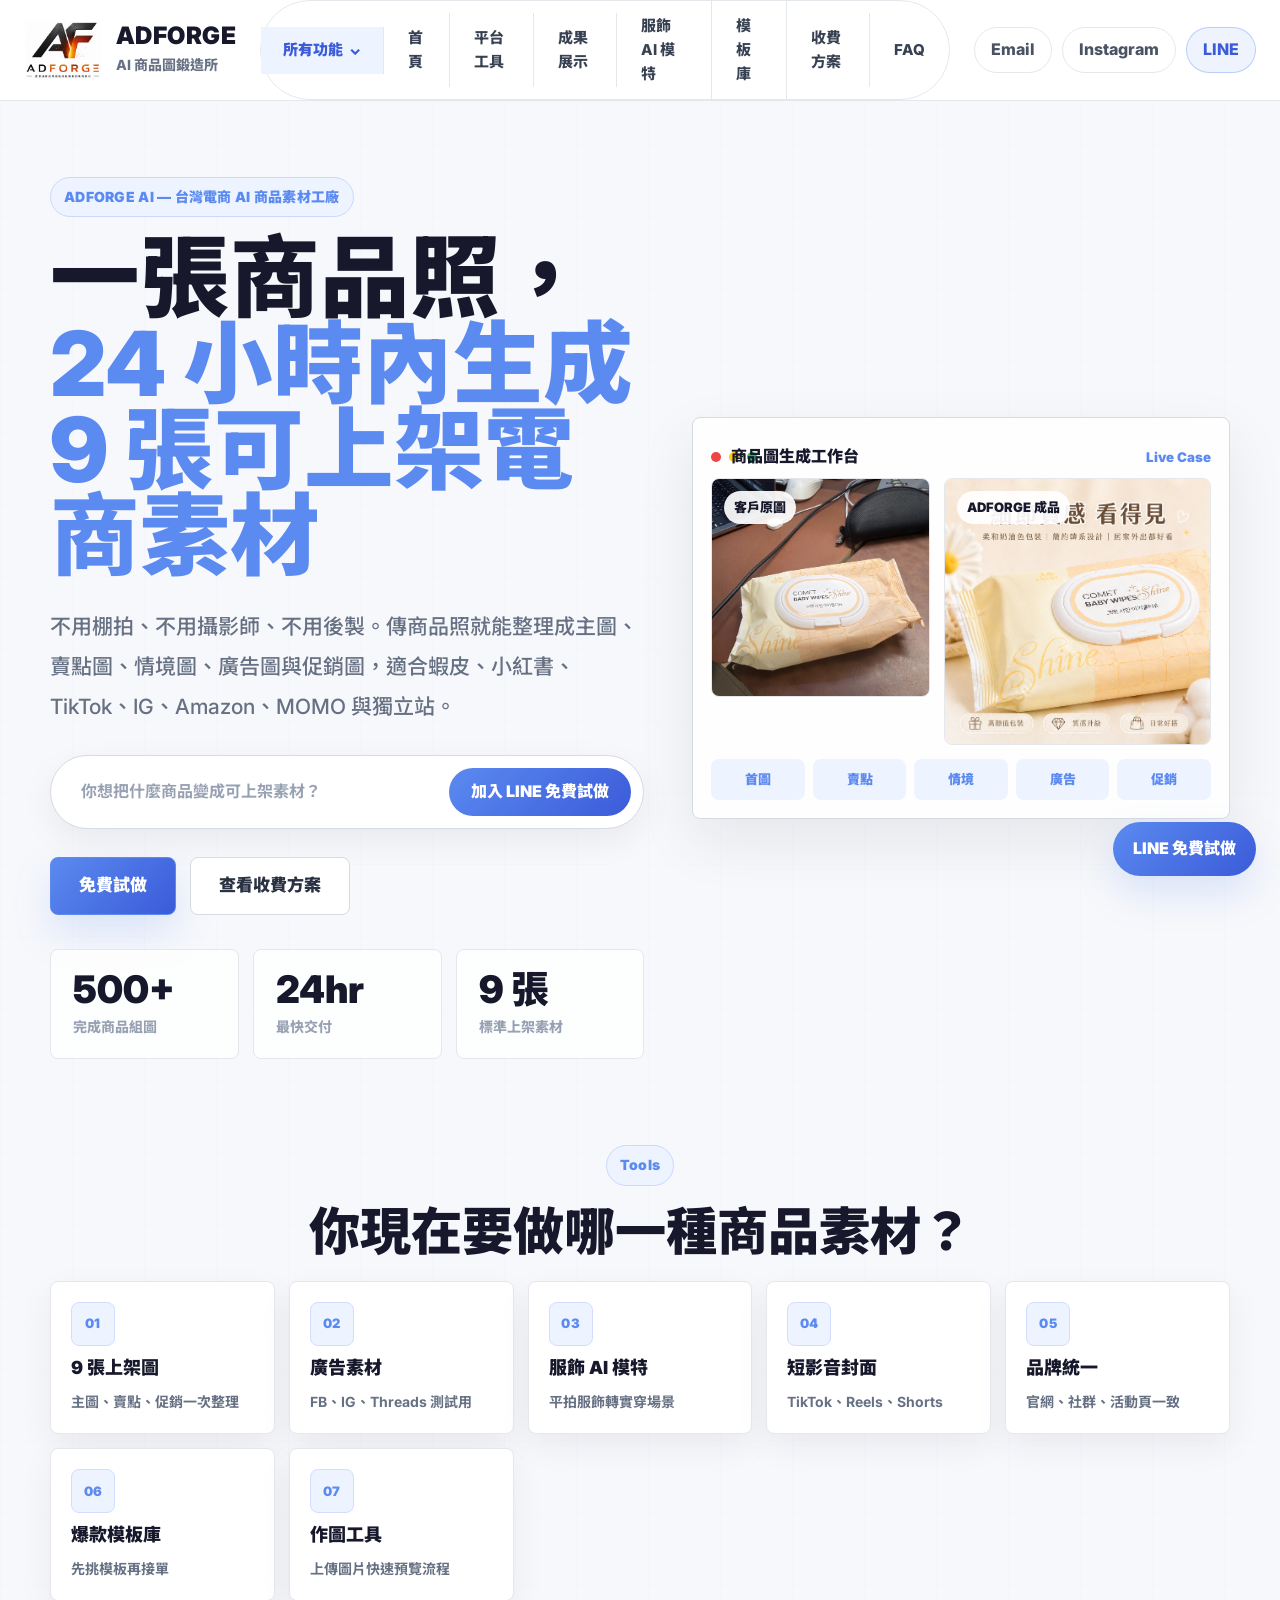
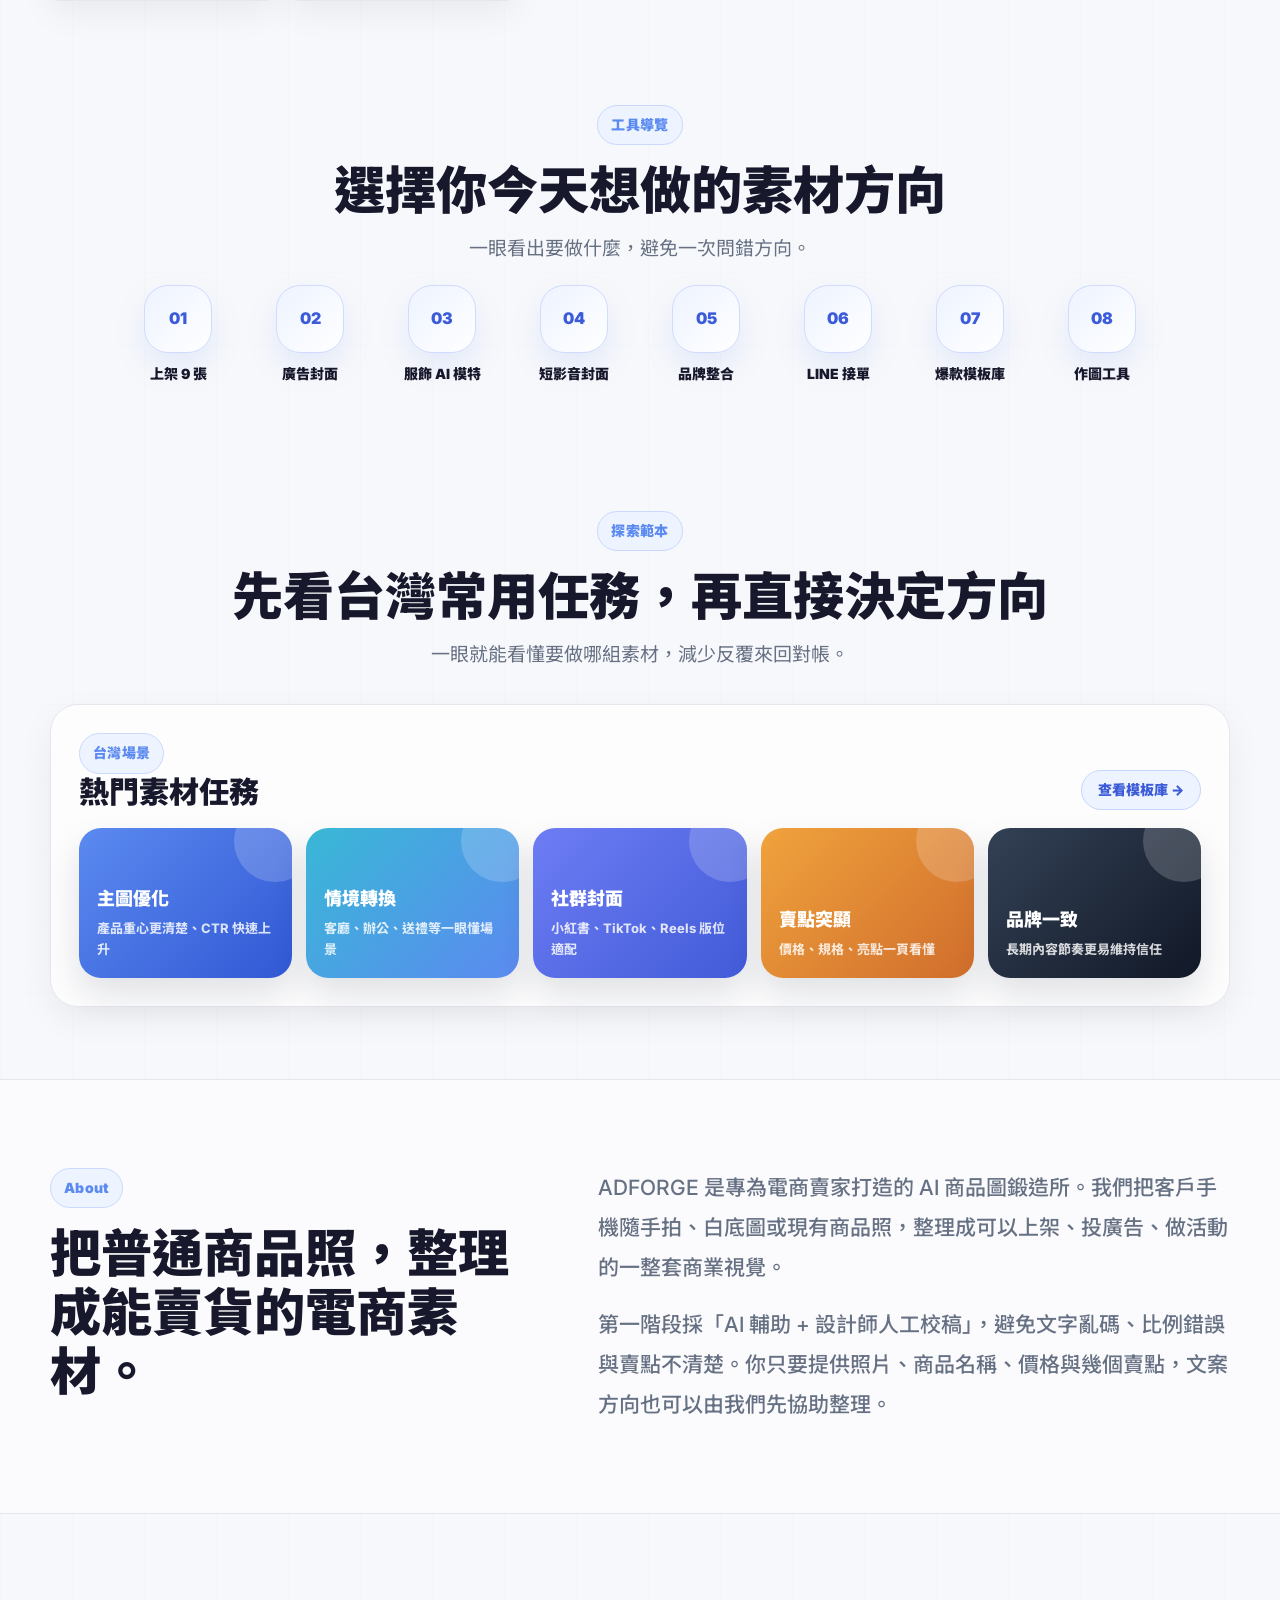
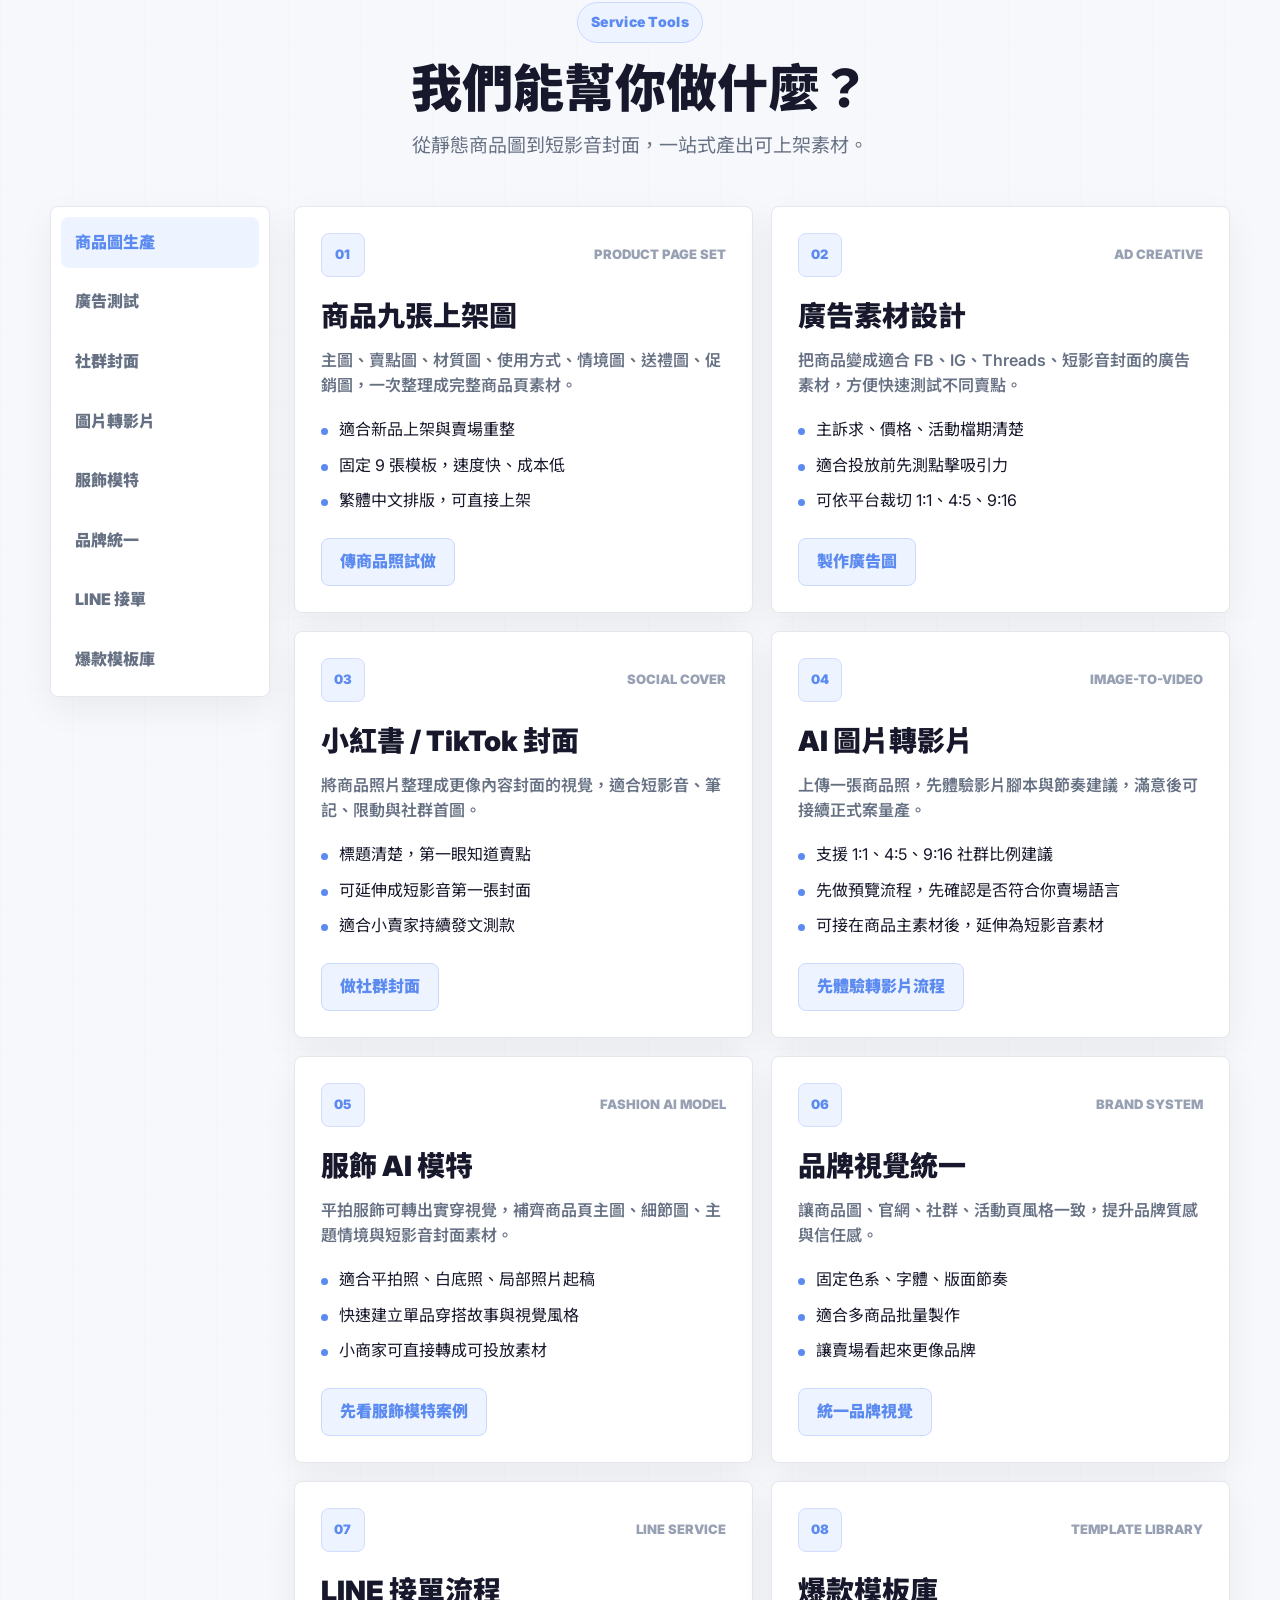
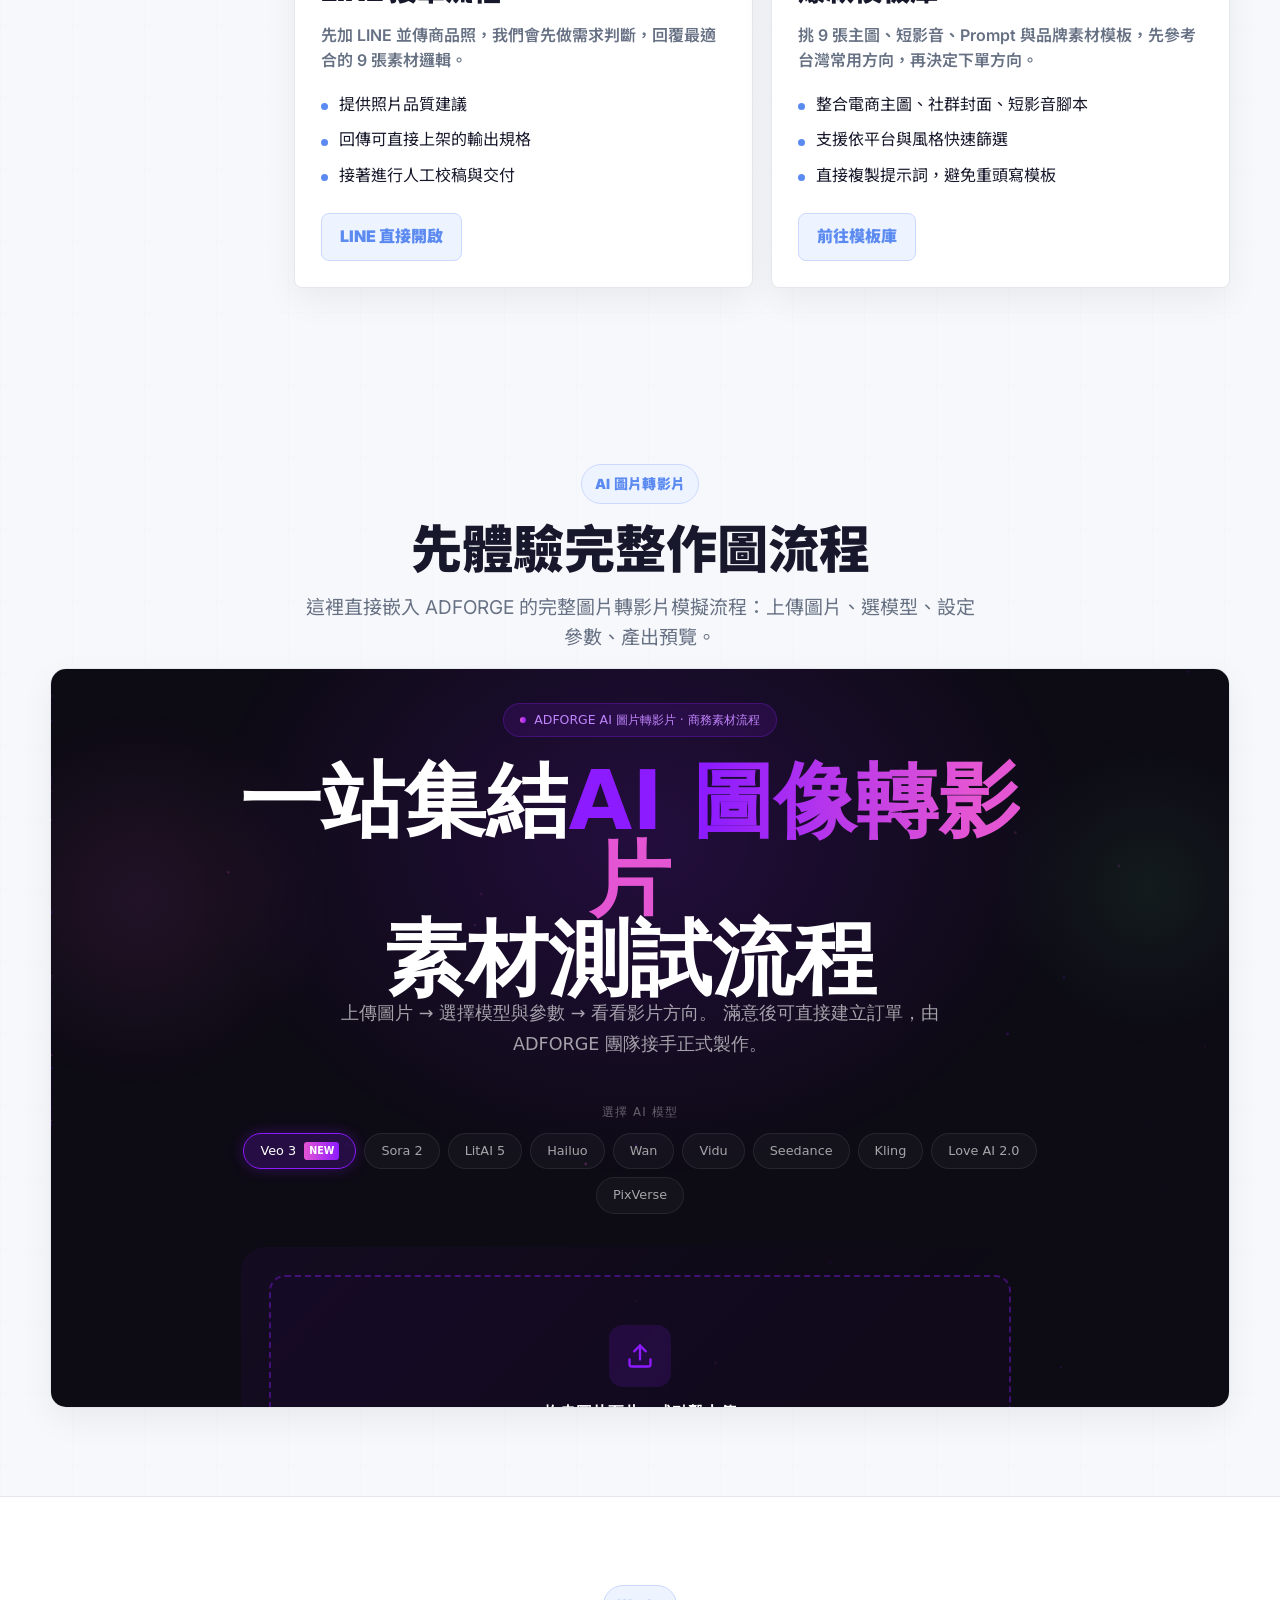
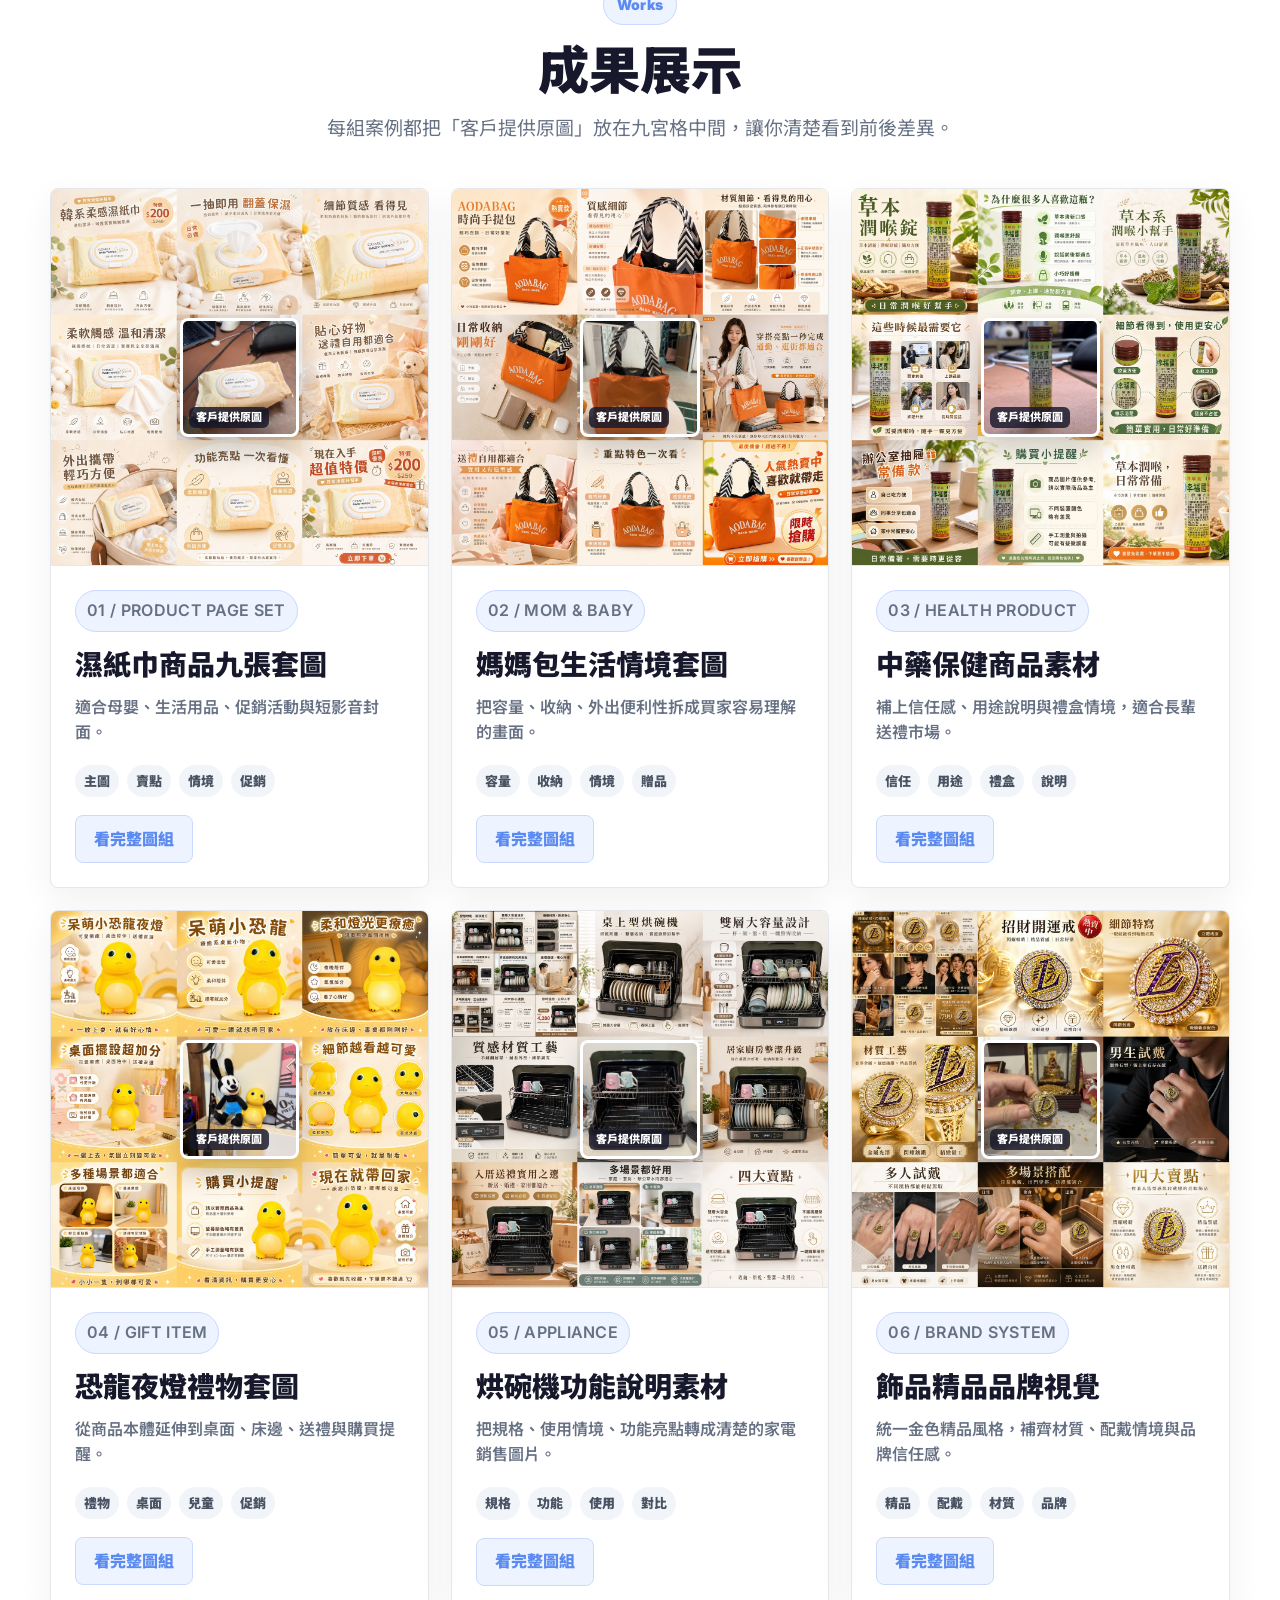
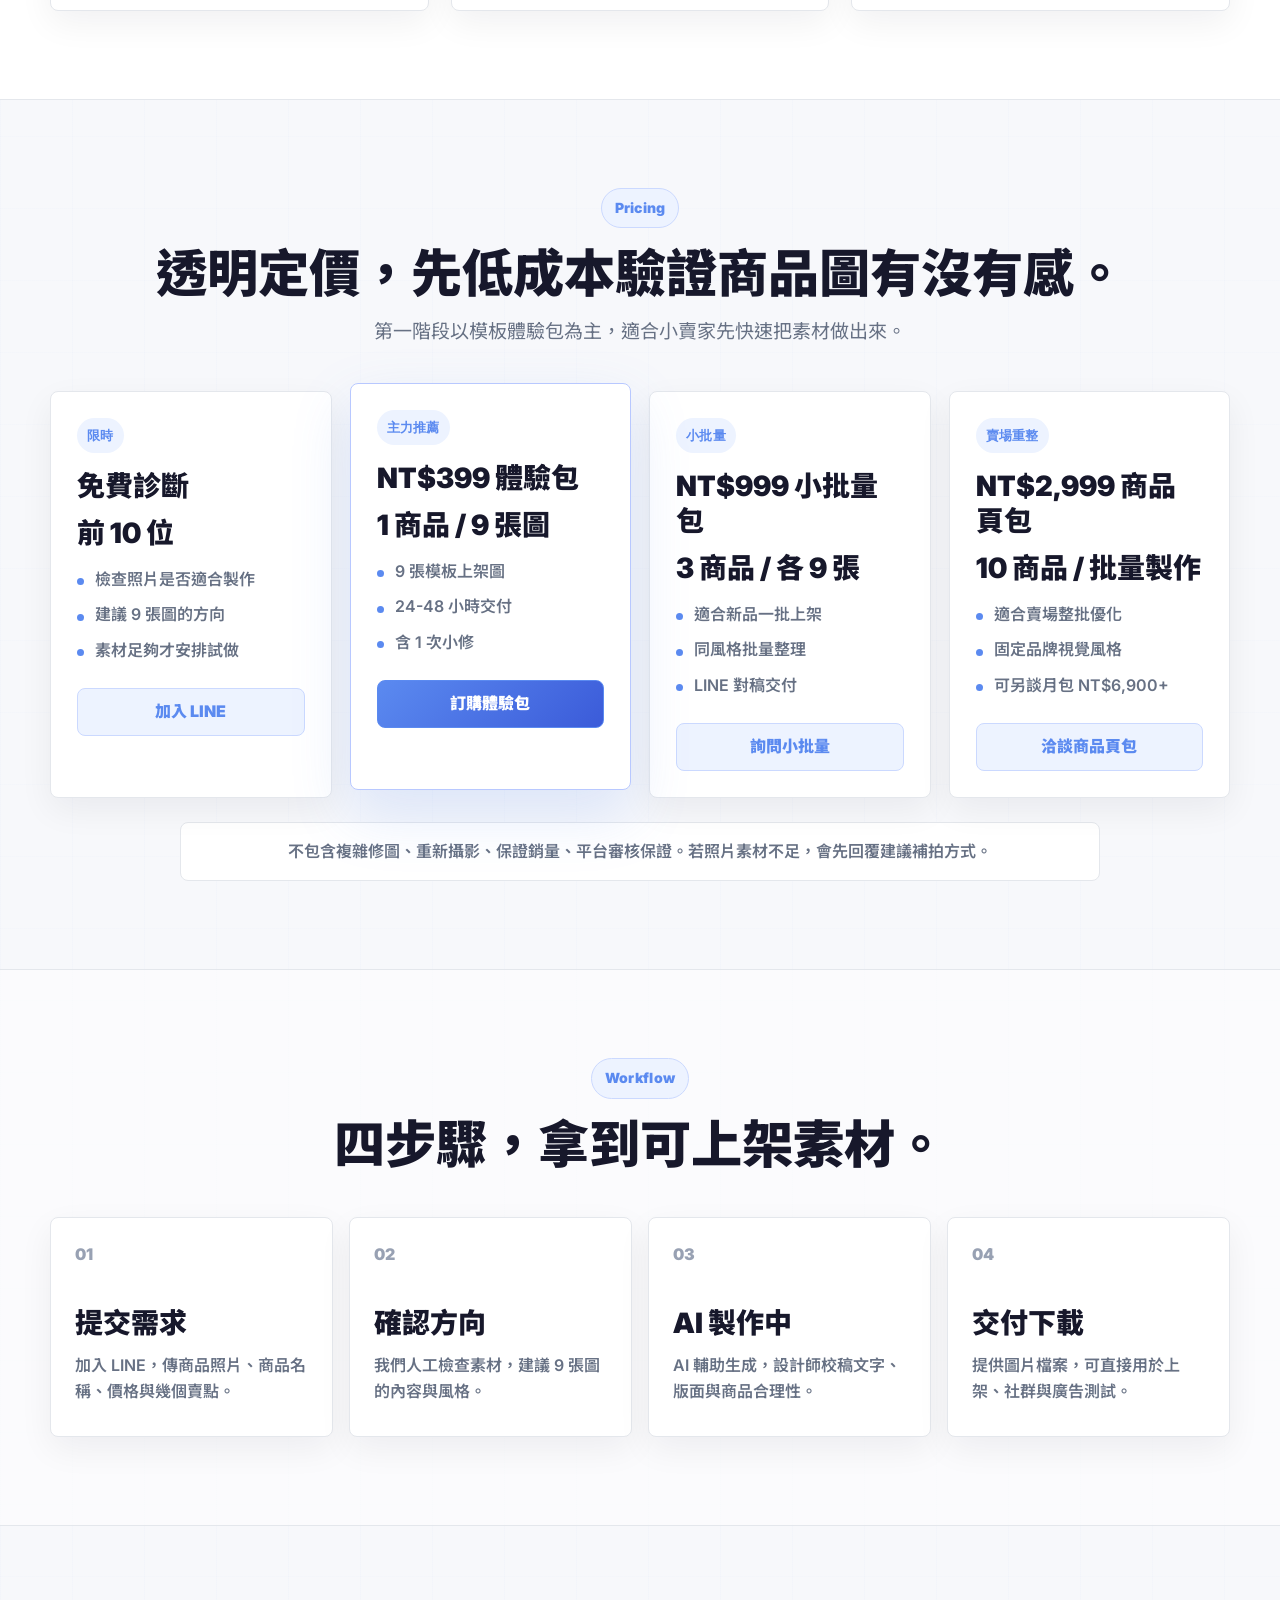
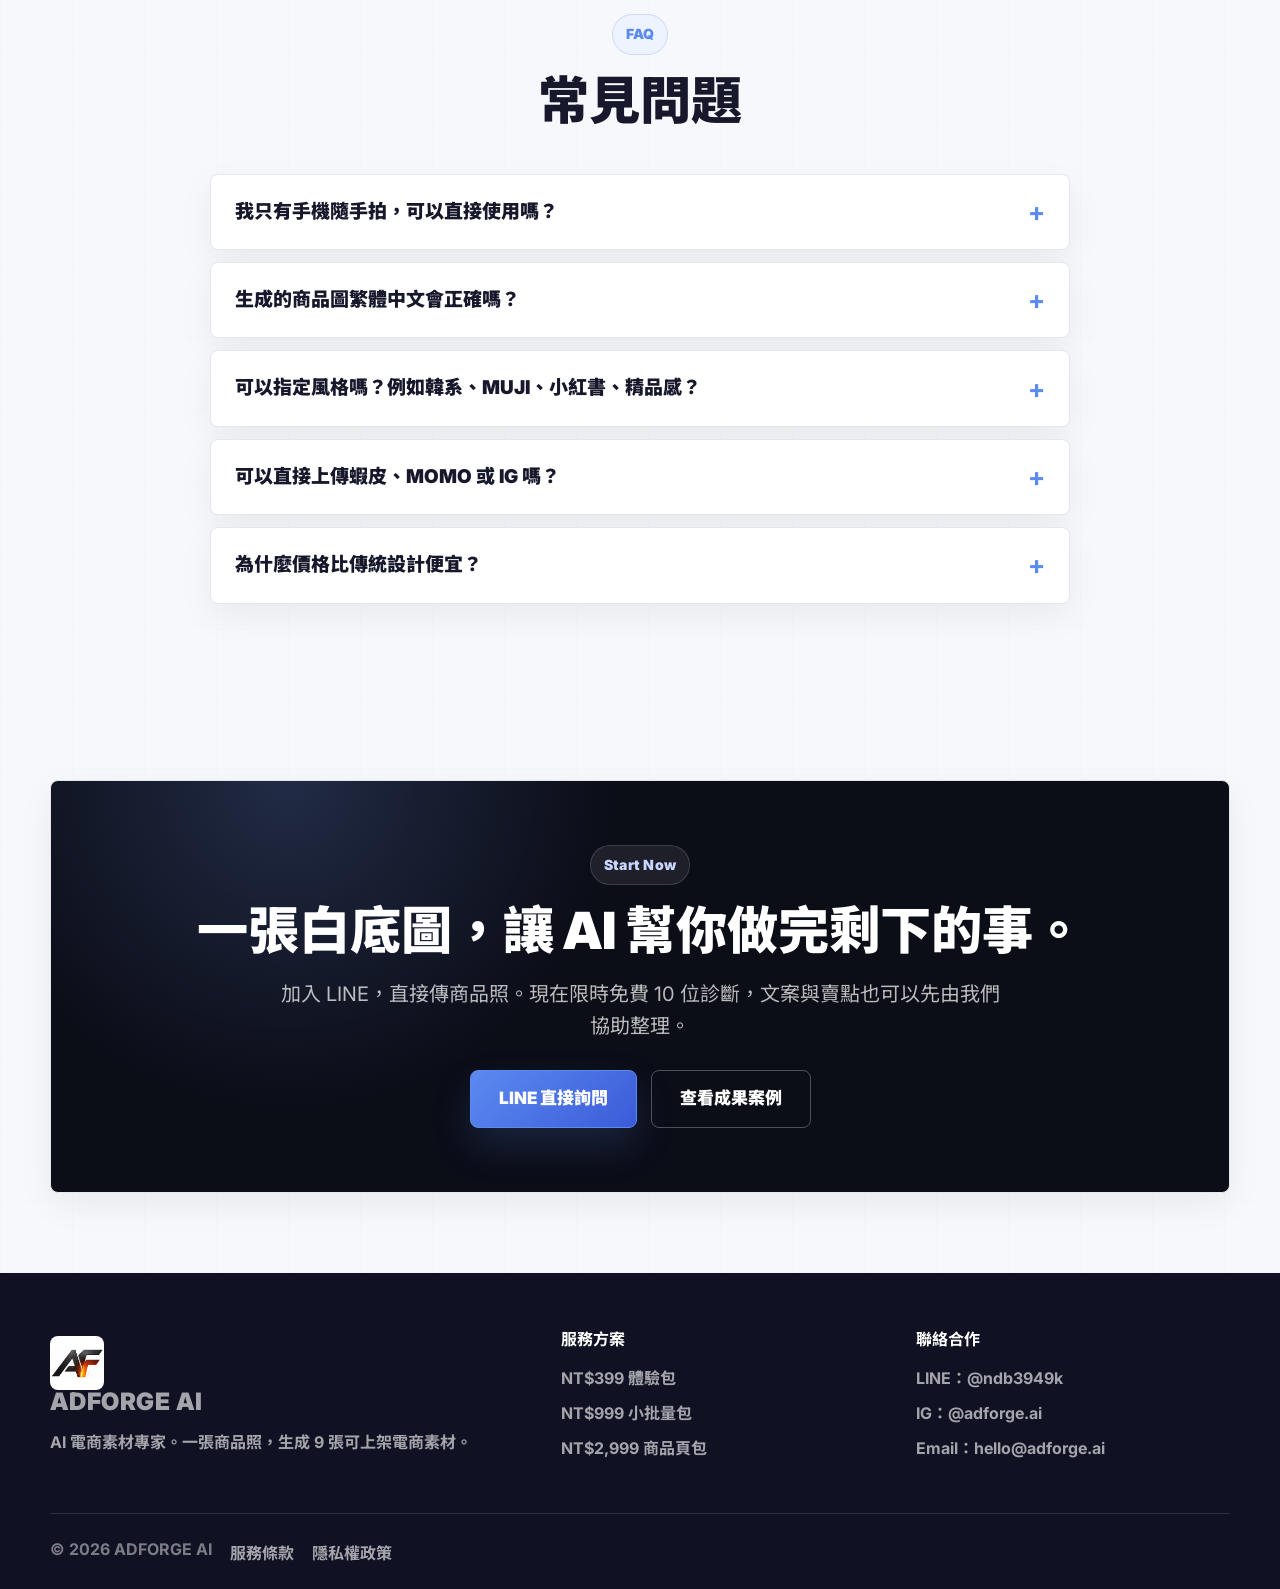
==== commit d575ac29: "調整首頁與模板頁導覽欄，對齊平台工具結構" ====
--- a/index.html
+++ b/index.html
@@ -59,12 +59,10 @@
           </div>
         </details>
         <a href="#top">首頁</a>
-        <a href="#tools">服務工具</a>
+        <a href="#tools">平台工具</a>
         <a href="#cases">成果展示</a>
         <a href="/fashion/">服飾 AI 模特</a>
         <a href="tools.html">模板庫</a>
-        <a href="#video-tools">作圖工具</a>
-        <a href="warmheart.html">暖心 AI</a>
         <a href="#pricing">收費方案</a>
         <a href="#faq">FAQ</a>
       </nav>
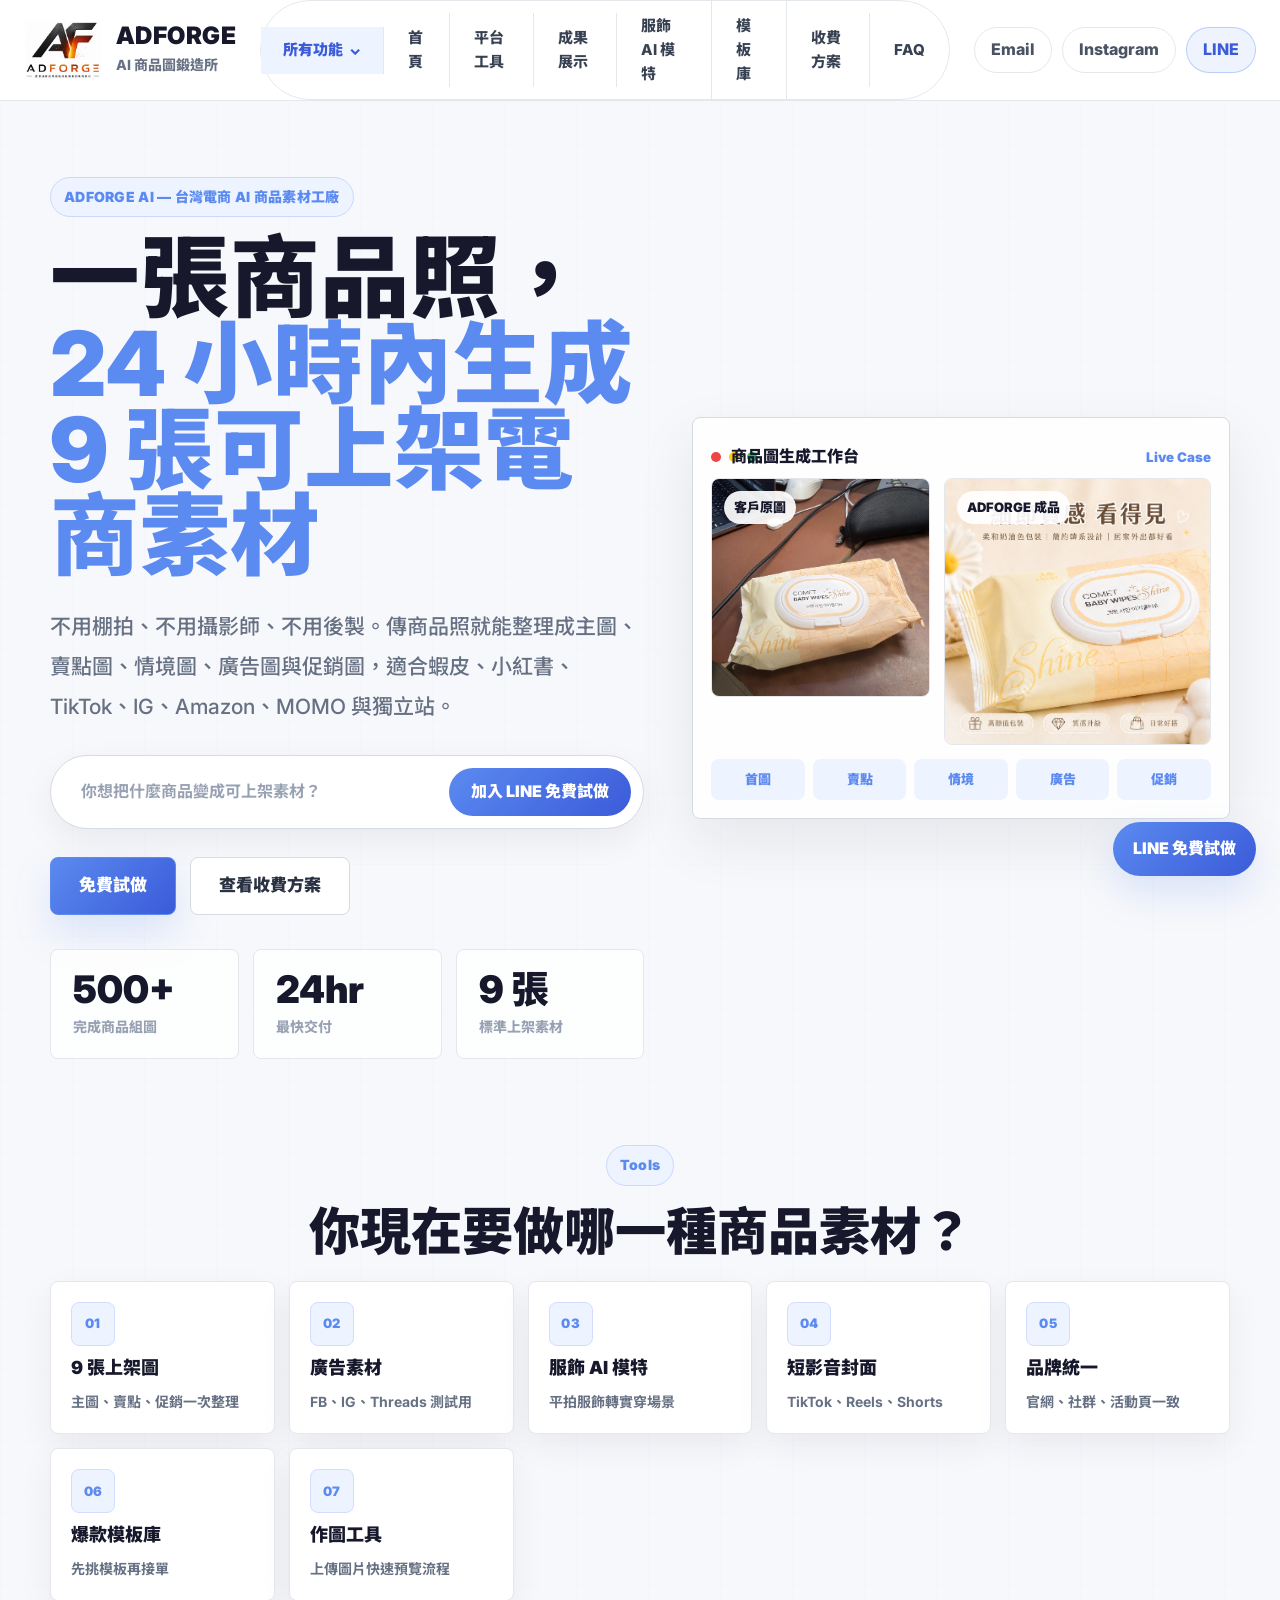
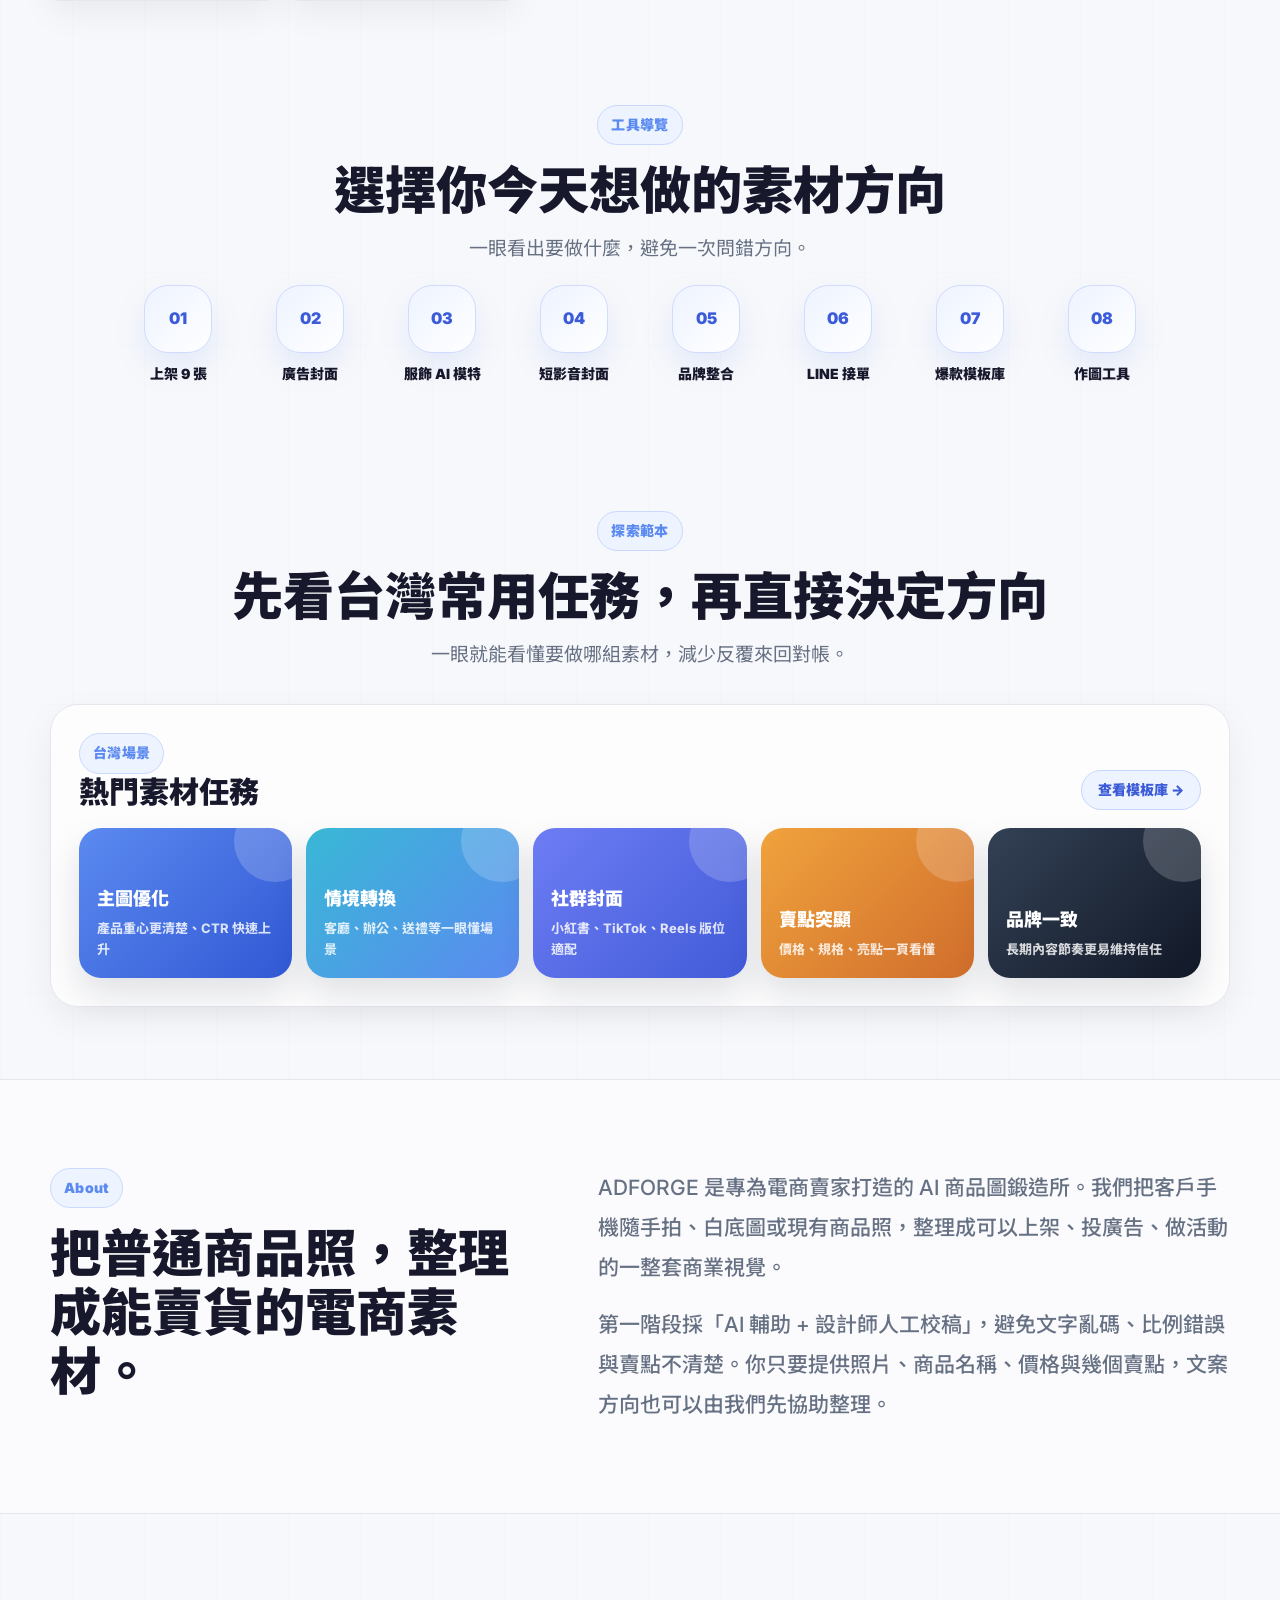
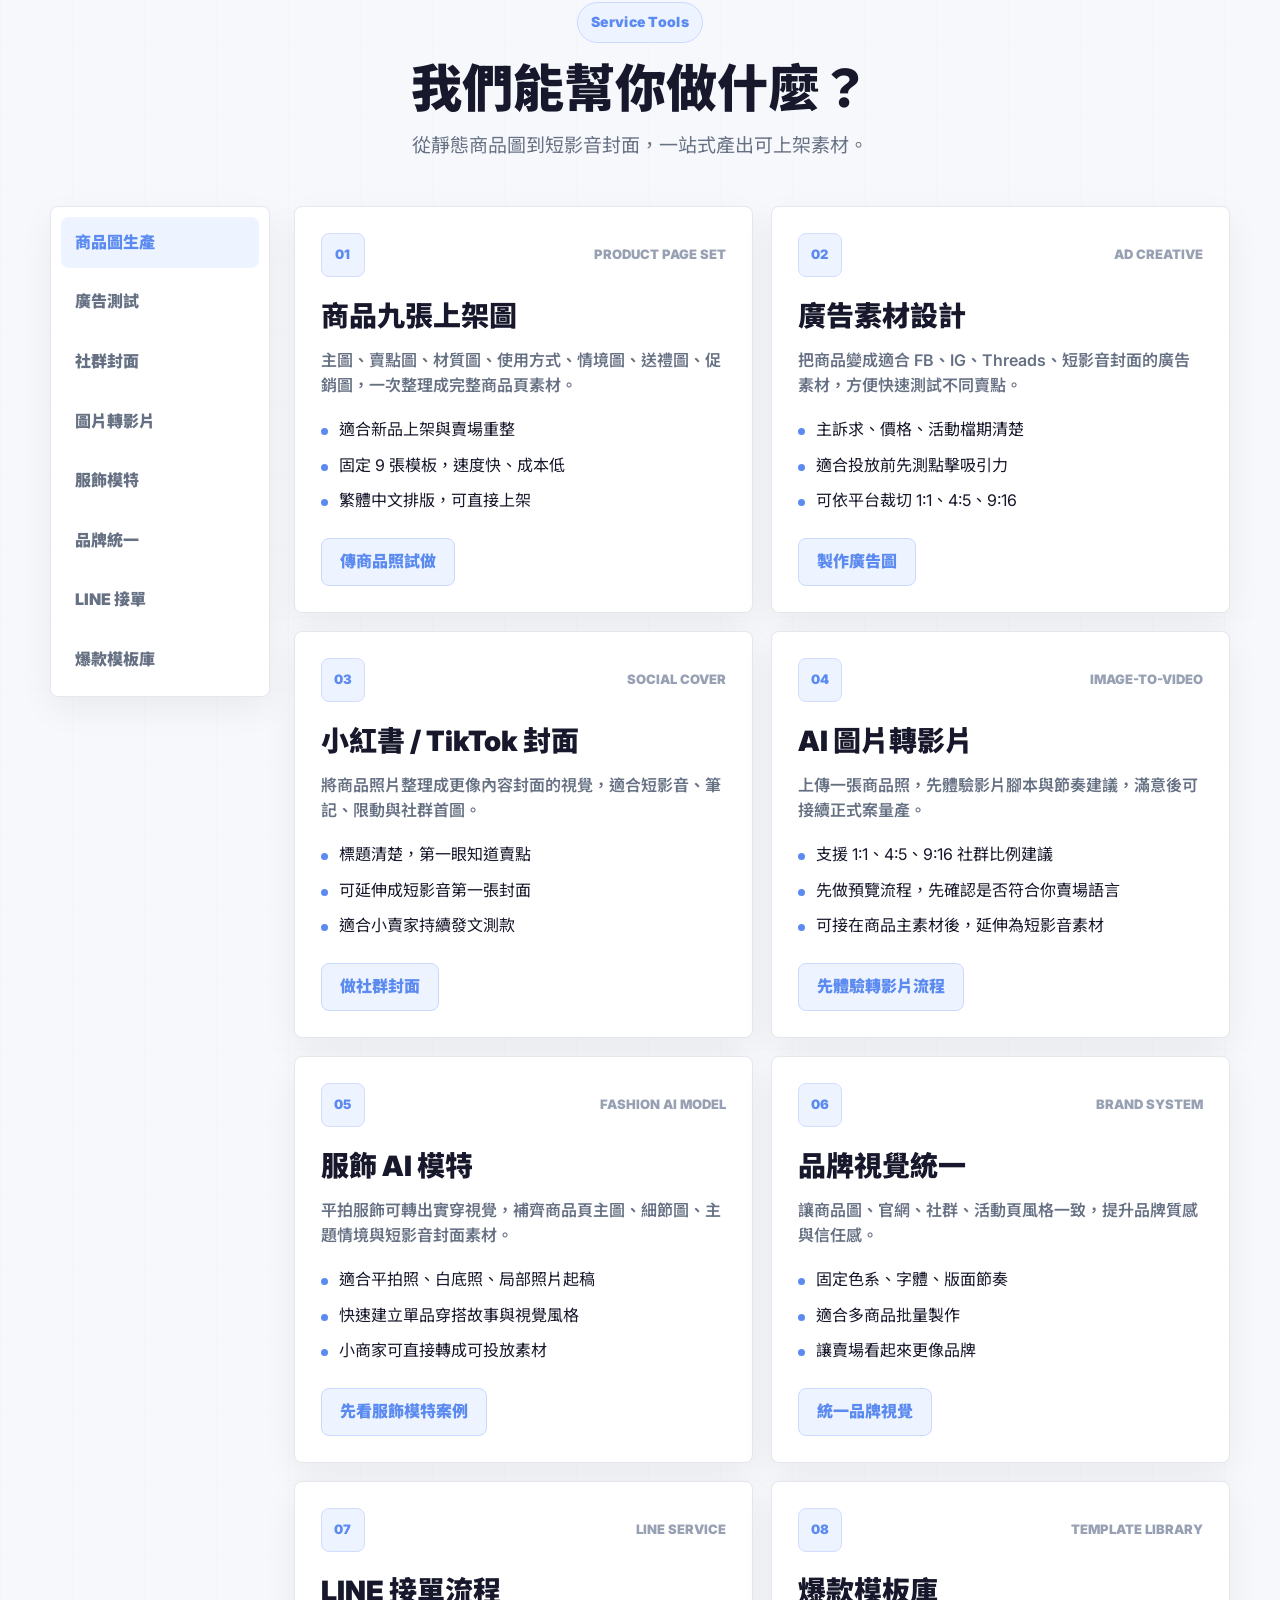
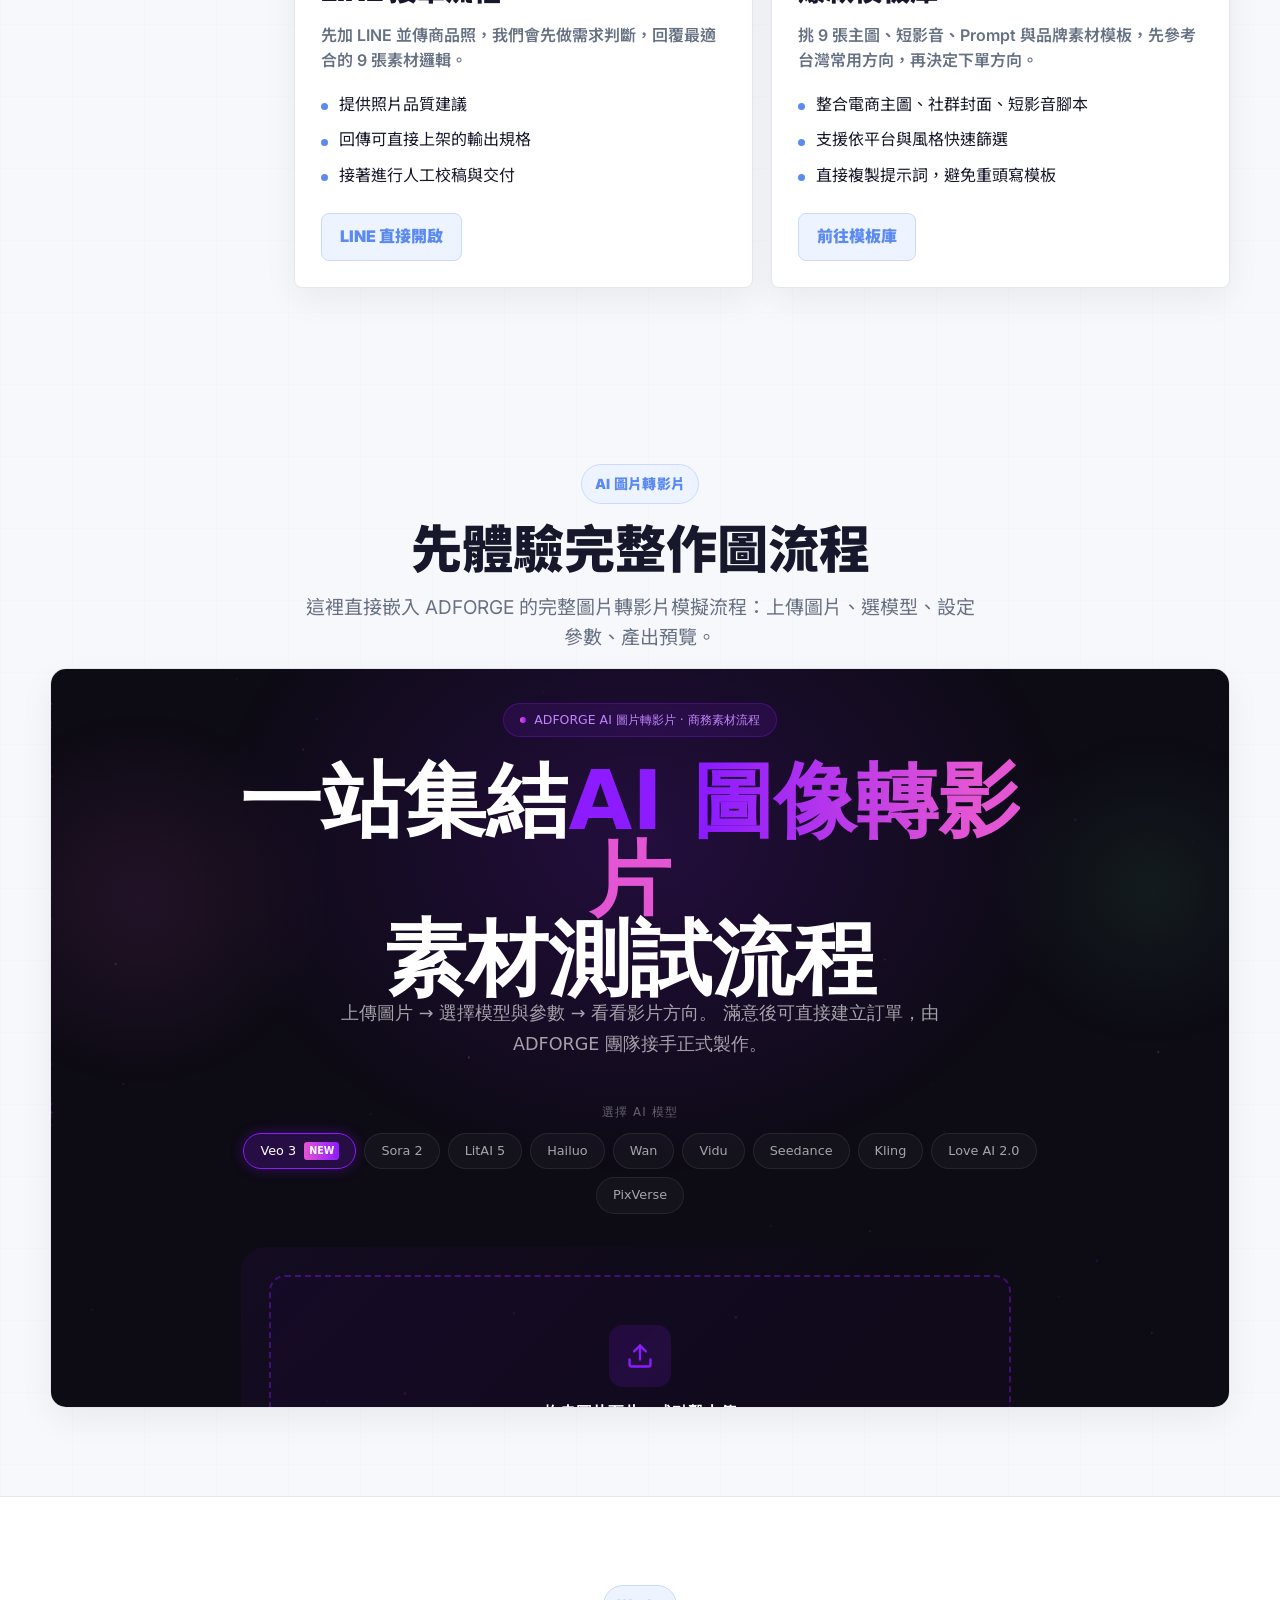
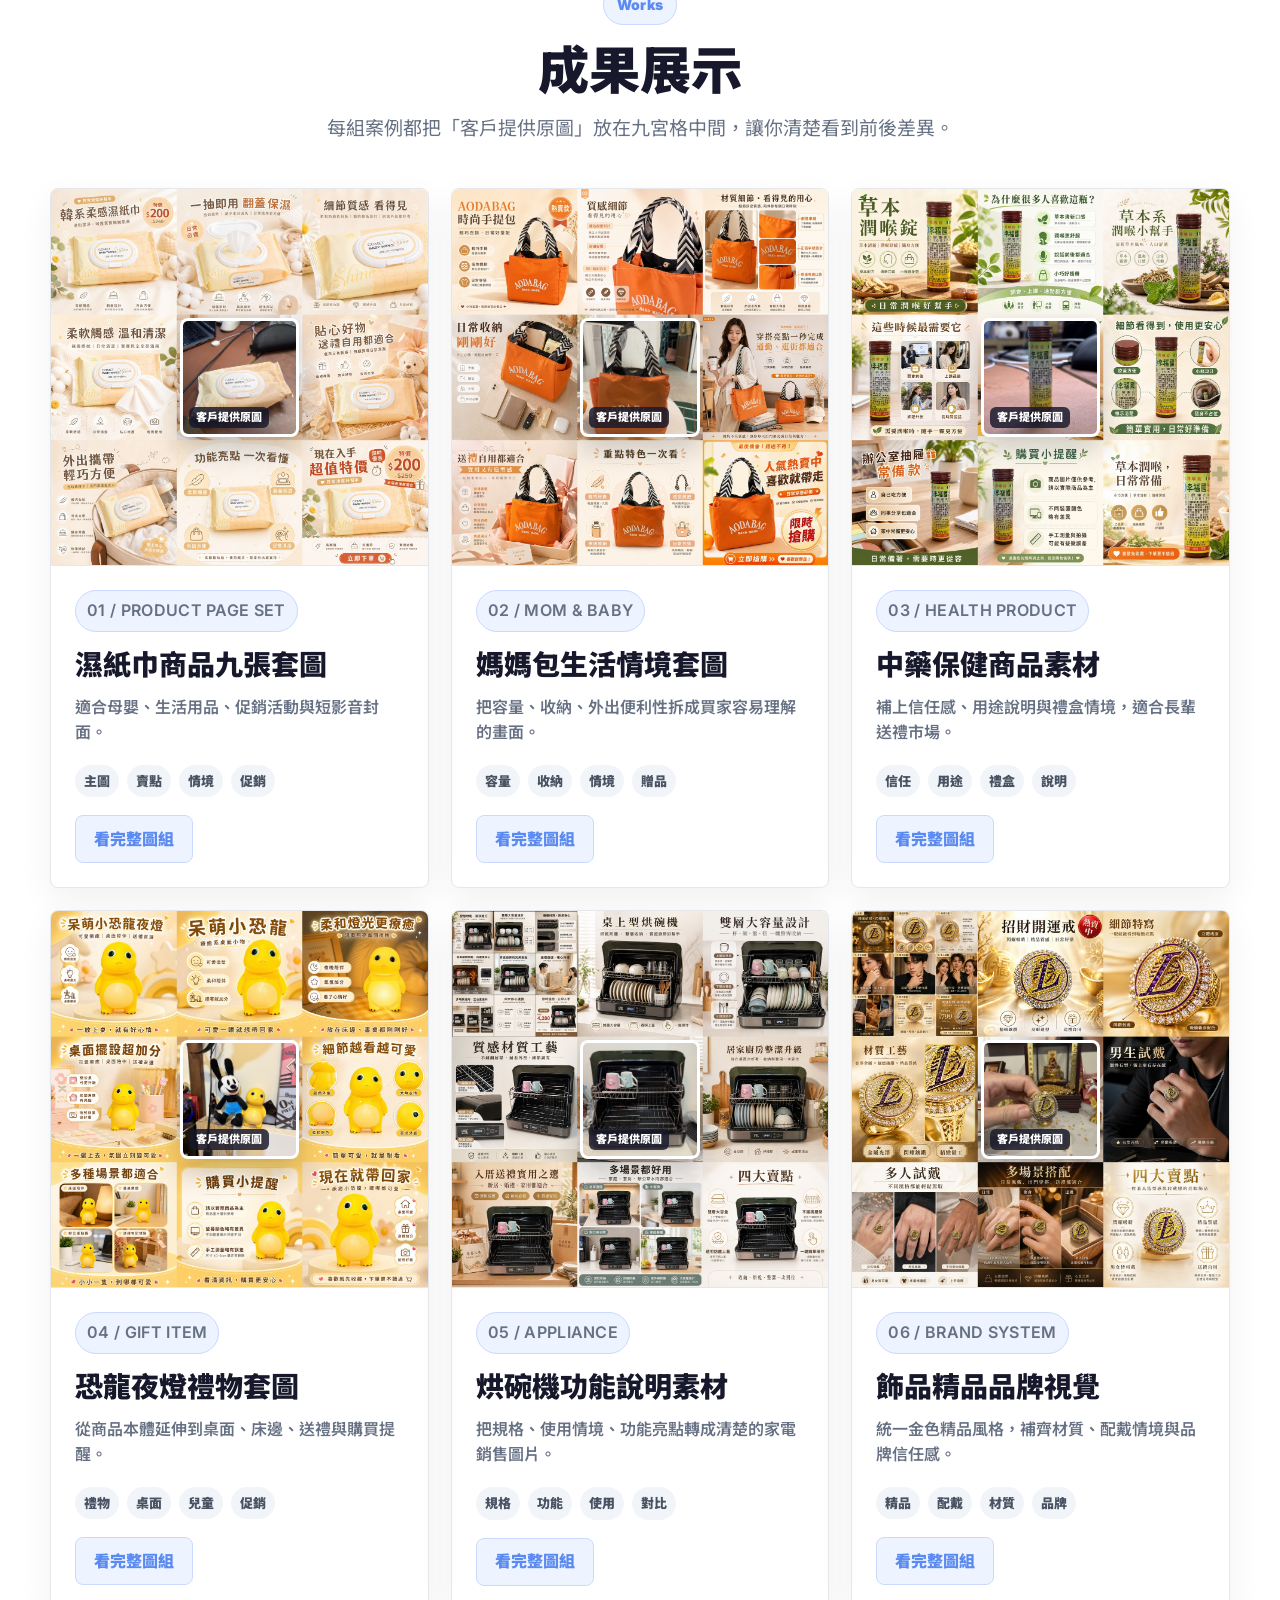
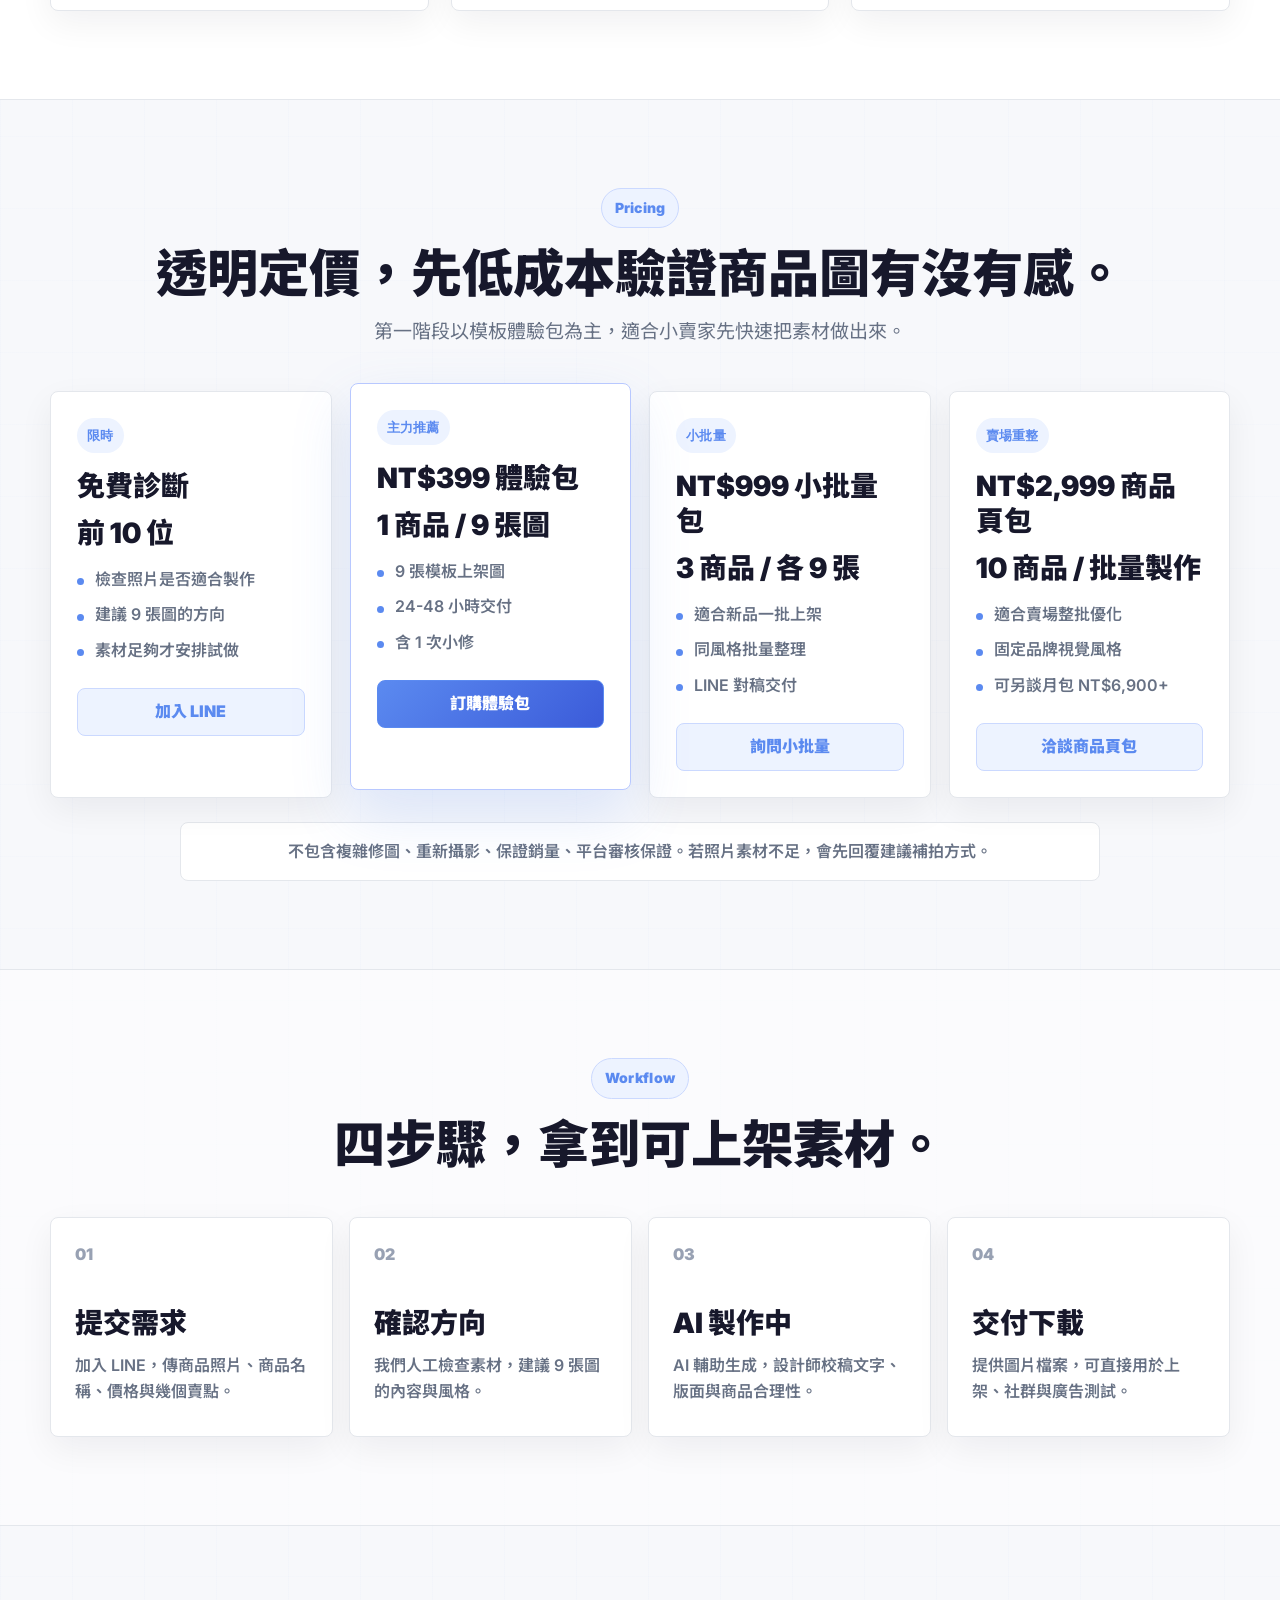
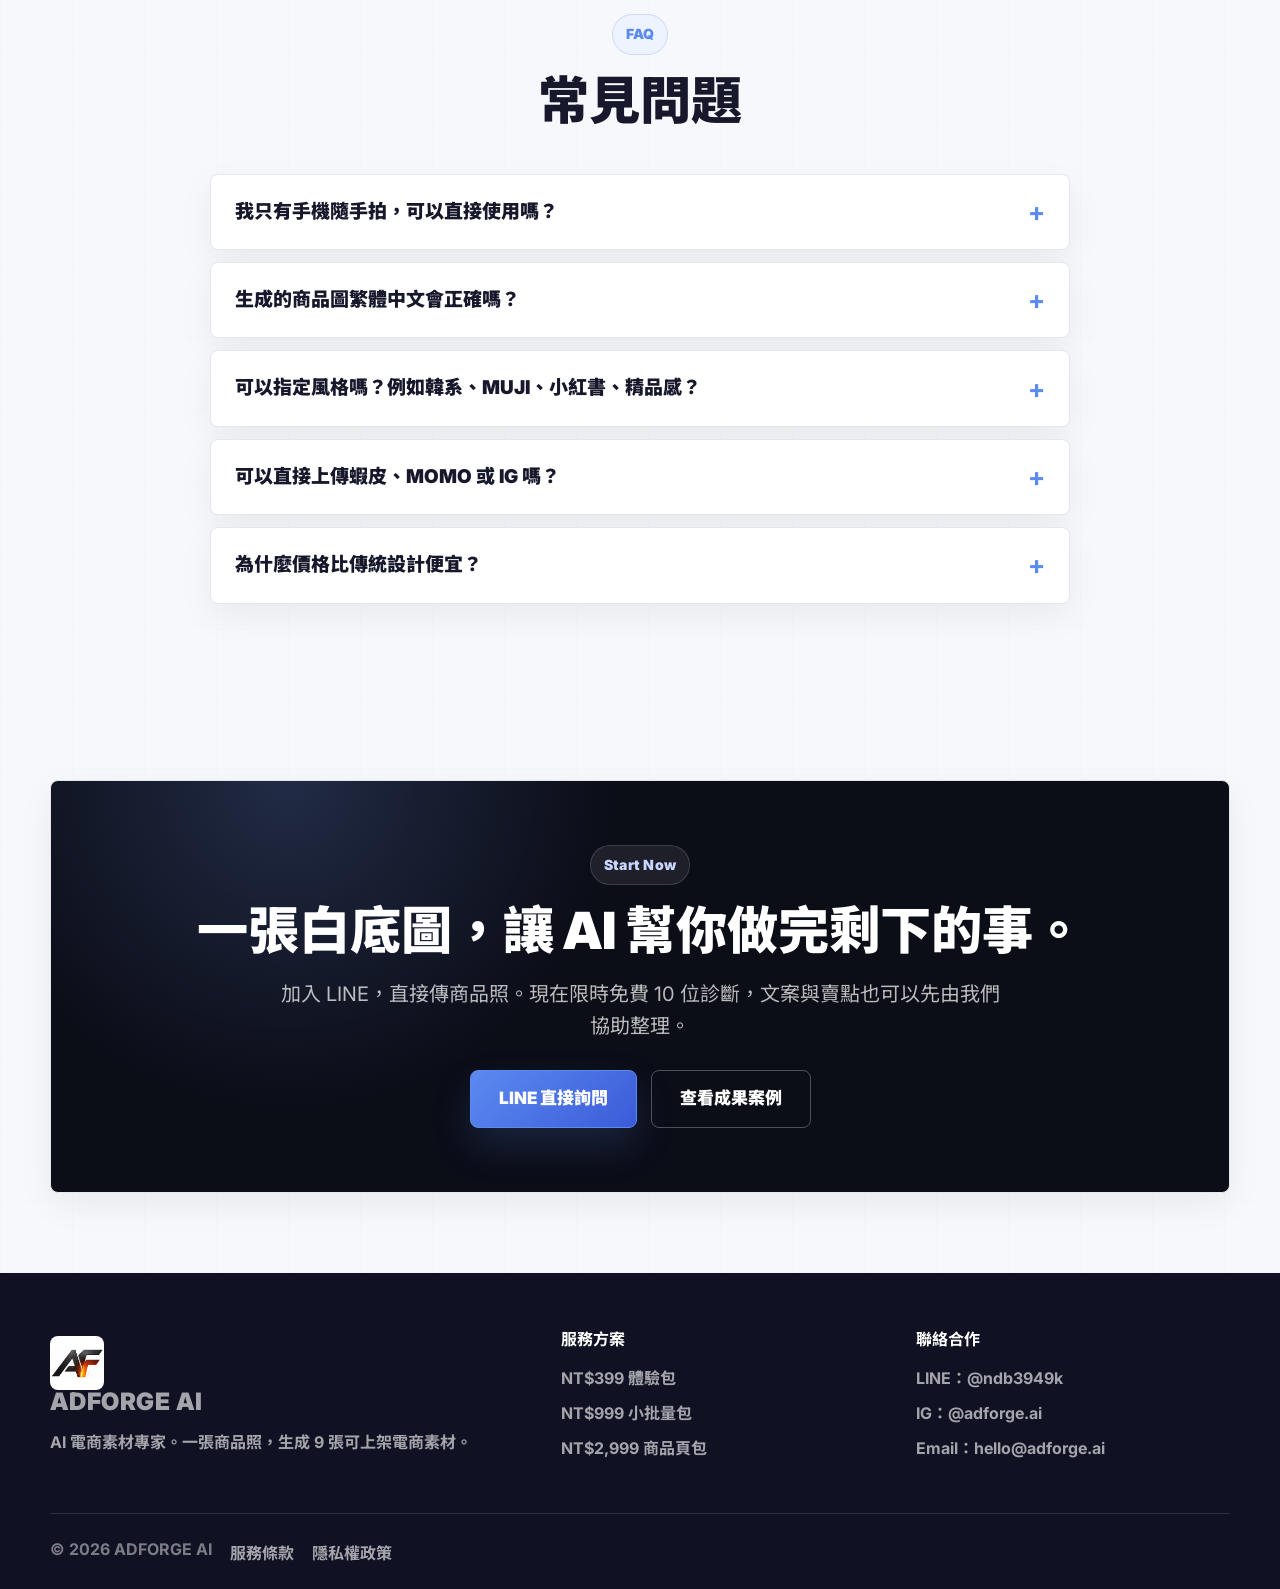
==== commit e1e069d1: "修正首頁轉影片 CTA 導向正確區段" ====
--- a/index.html
+++ b/index.html
@@ -325,7 +325,7 @@
               <a href="https://page.line.me/ndb3949k" target="_blank" rel="noopener noreferrer">做社群封面</a>
             </article>
 
-            <article class="tool-card" id="video-tools-card">
+            <article class="tool-card" id="video-tools">
               <div class="tool-card-top">
                 <span class="tool-icon">04</span>
                 <small>Image-to-Video</small>
@@ -337,7 +337,7 @@
                 <li>先做預覽流程，先確認是否符合你賣場語言</li>
                 <li>可接在商品主素材後，延伸為短影音素材</li>
               </ul>
-              <a href="#video-tools">先體驗轉影片流程</a>
+              <a href="#video-tools-lab">先體驗轉影片流程</a>
             </article>
 
             <article class="tool-card" id="fashion-tools">
@@ -404,7 +404,7 @@
       </div>
     </section>
 
-    <section class="section video-tools-lab" id="video-tools" aria-labelledby="video-tools-title">
+    <section class="section video-tools-lab" id="video-tools-lab" aria-labelledby="video-tools-title">
       <div class="container">
         <div class="section-head compact">
           <p class="kicker">AI 圖片轉影片</p>
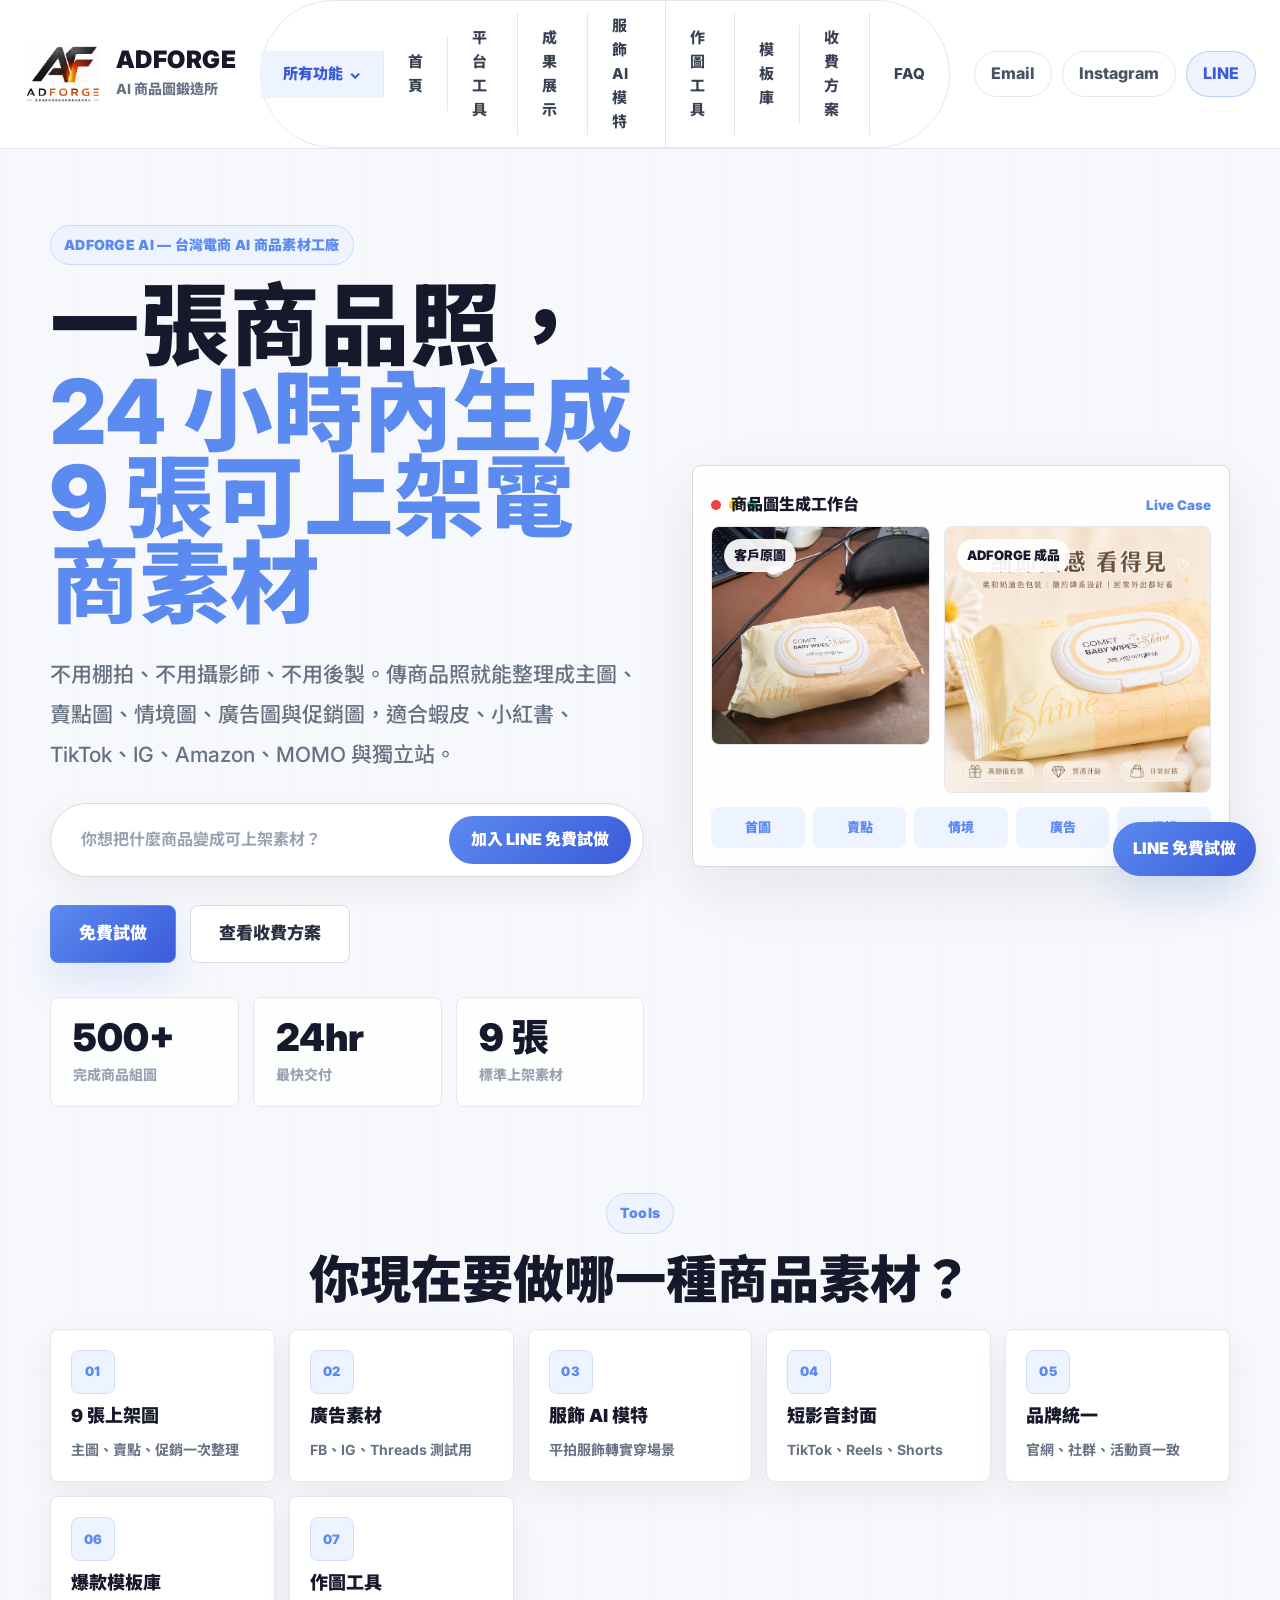
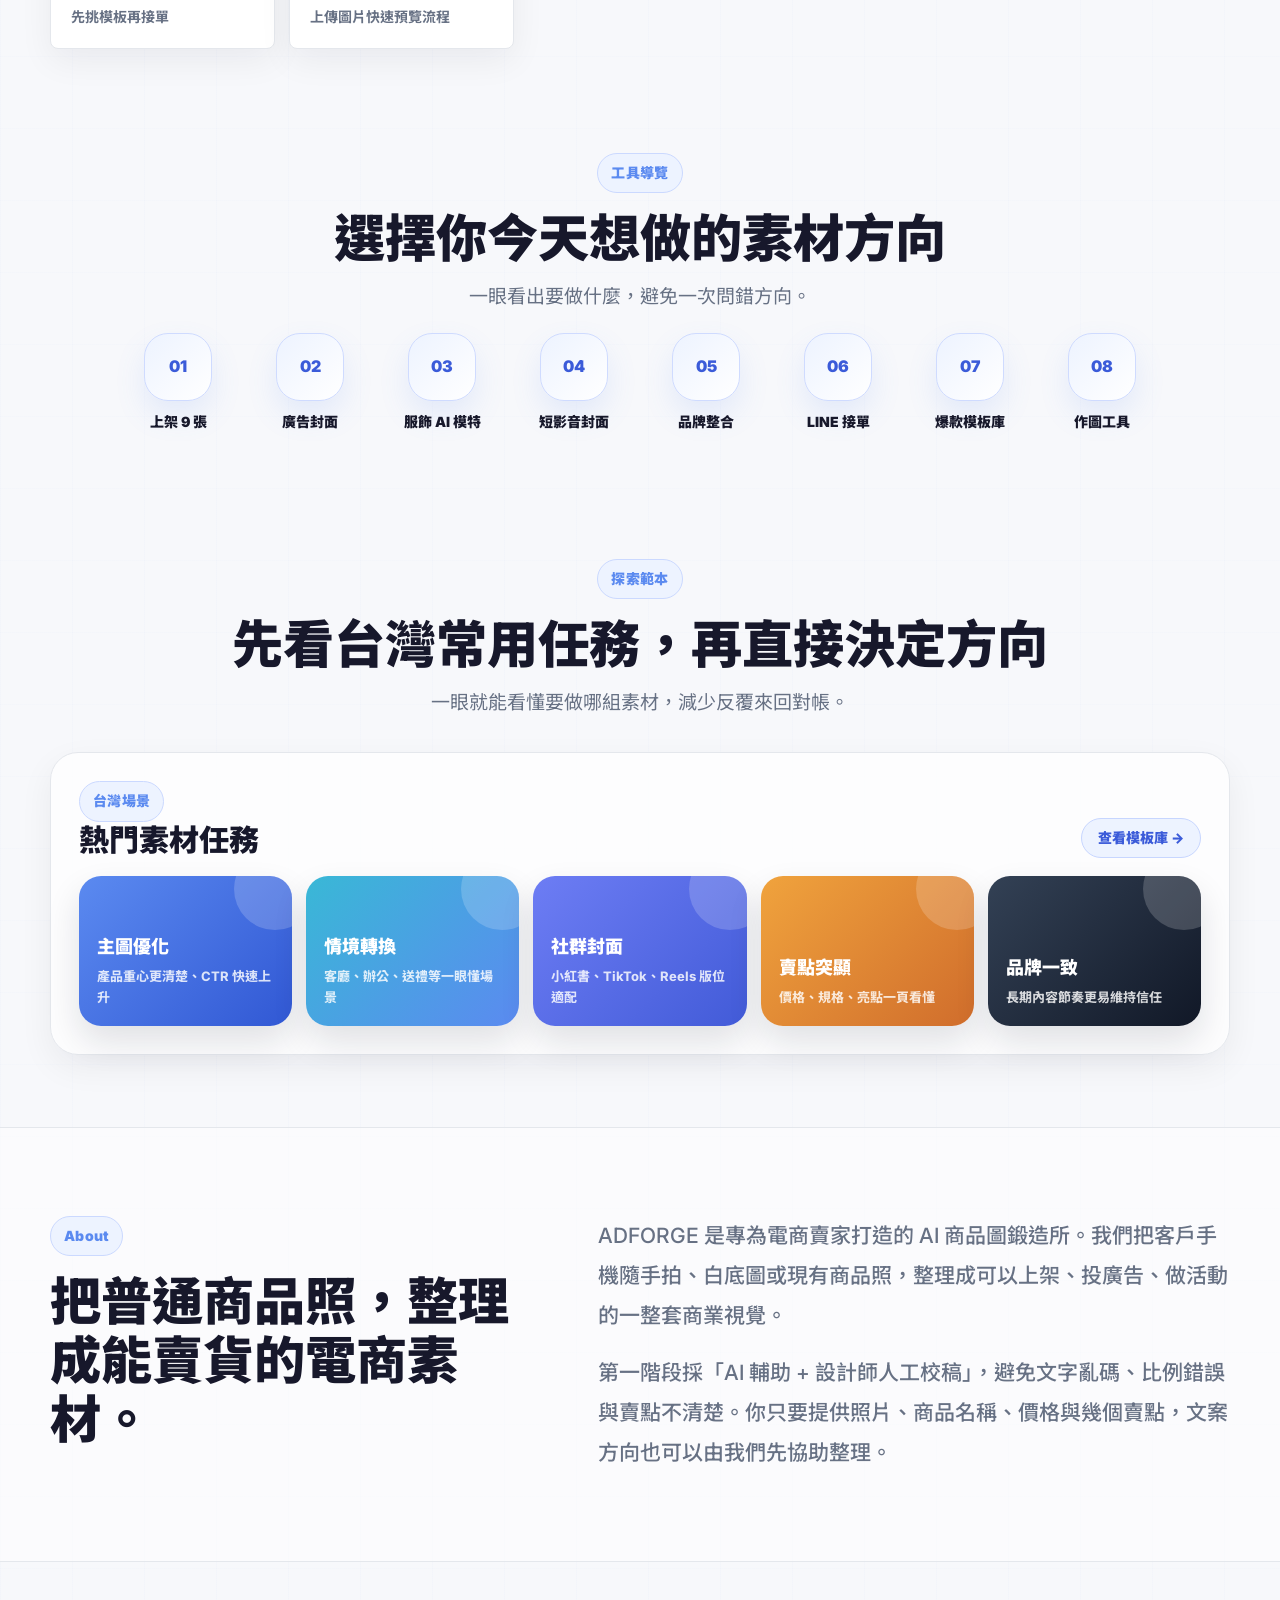
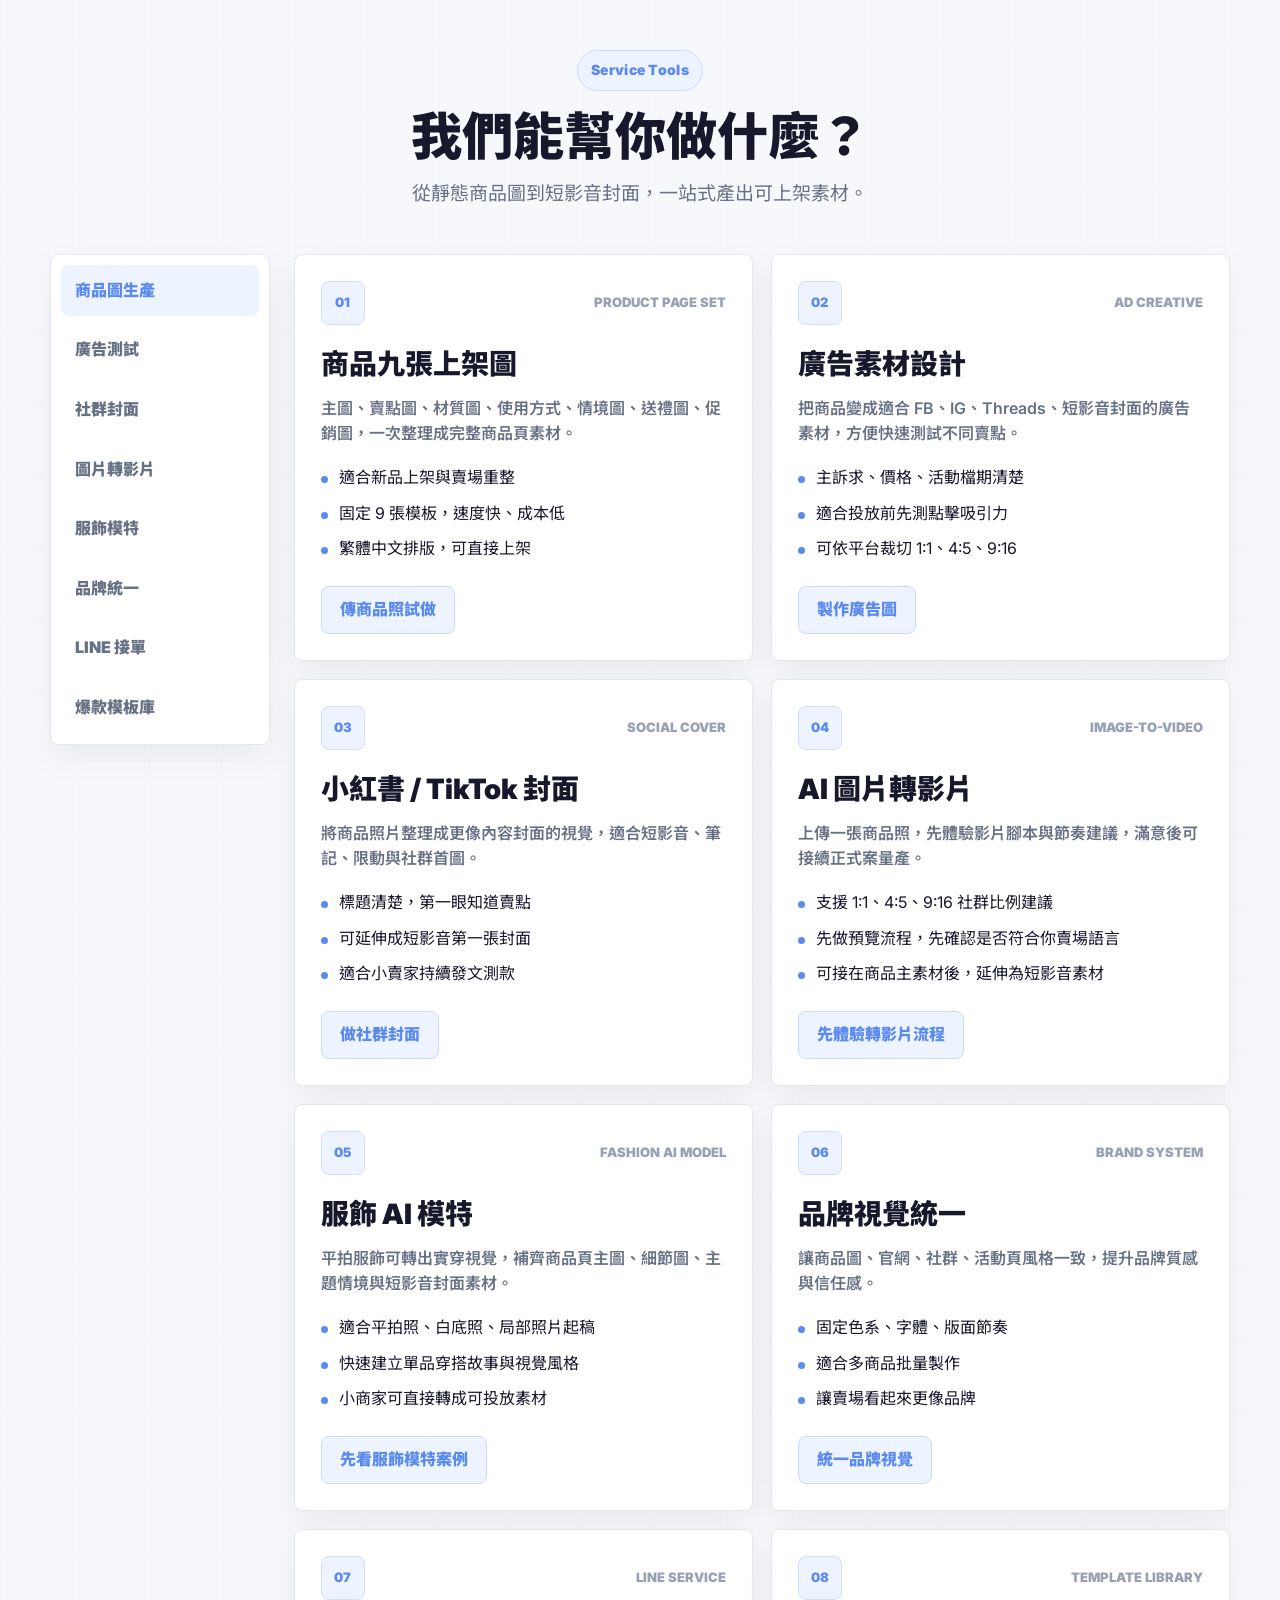
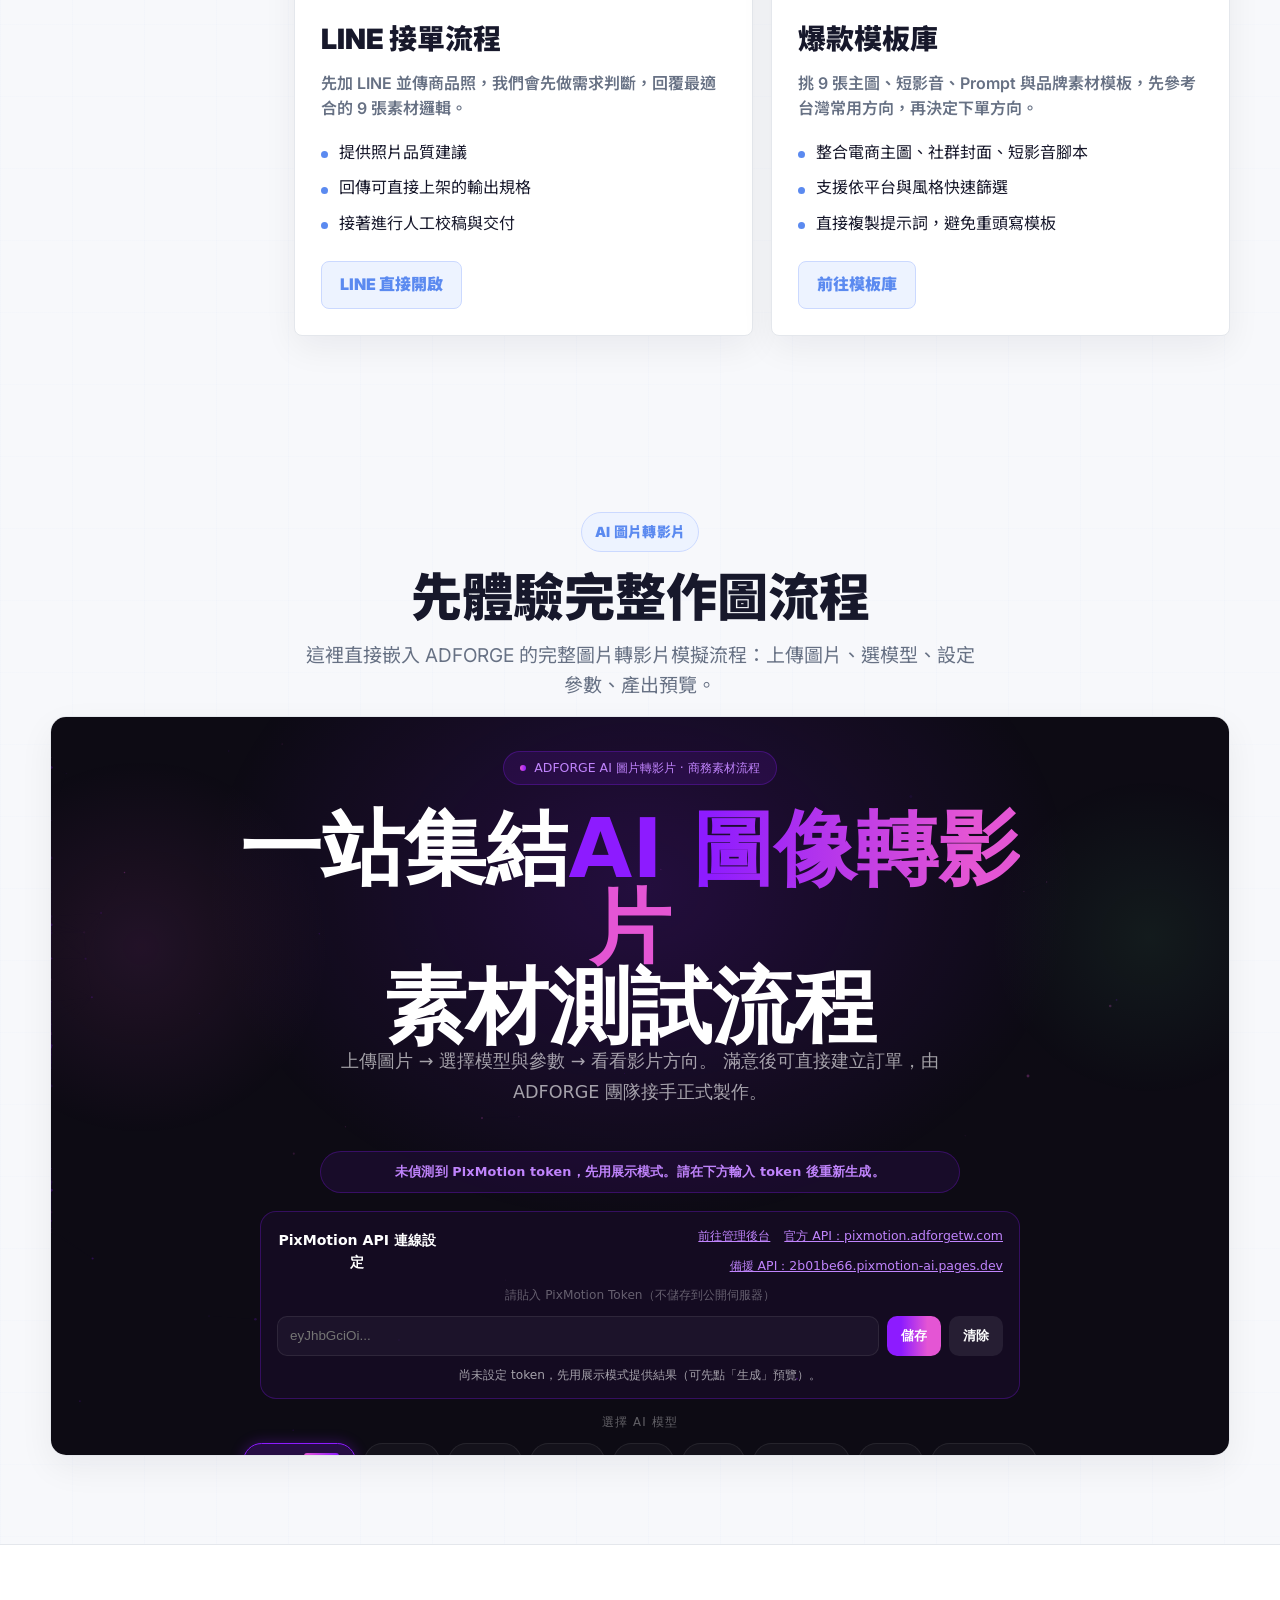
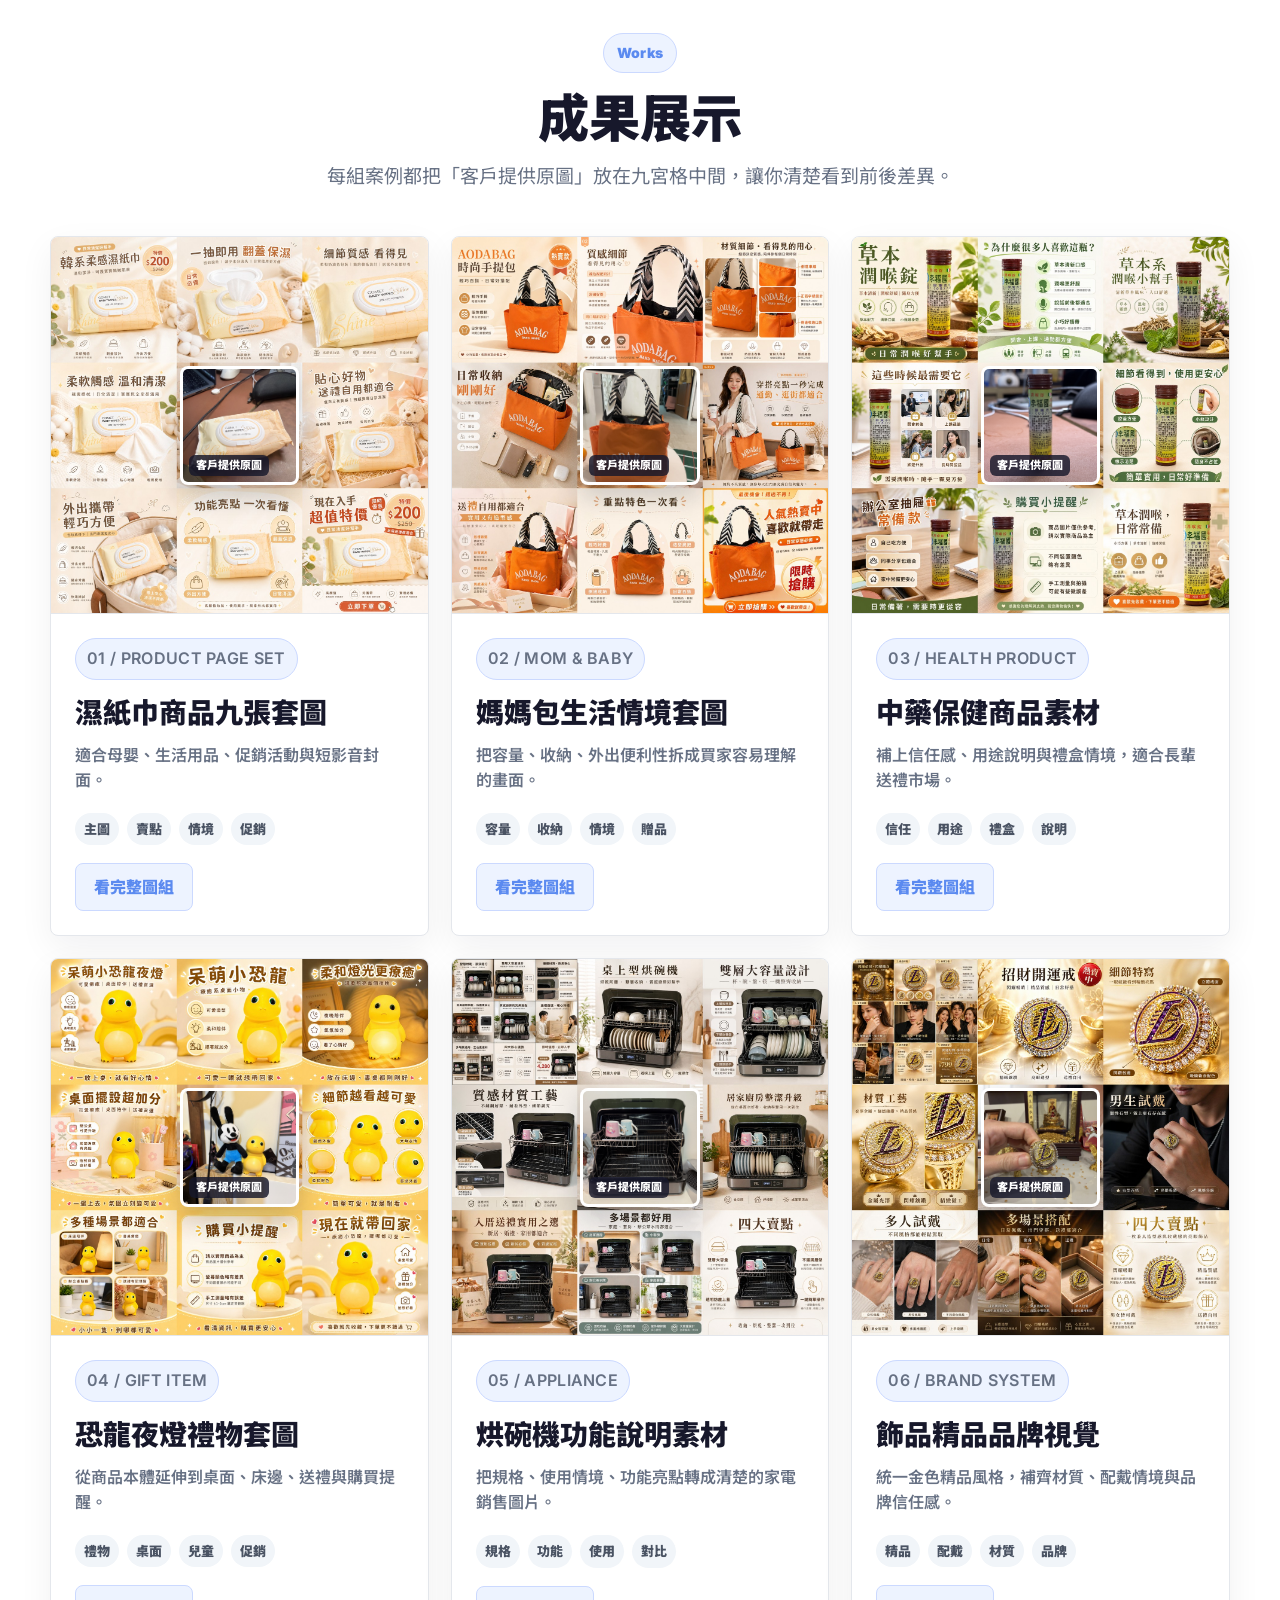
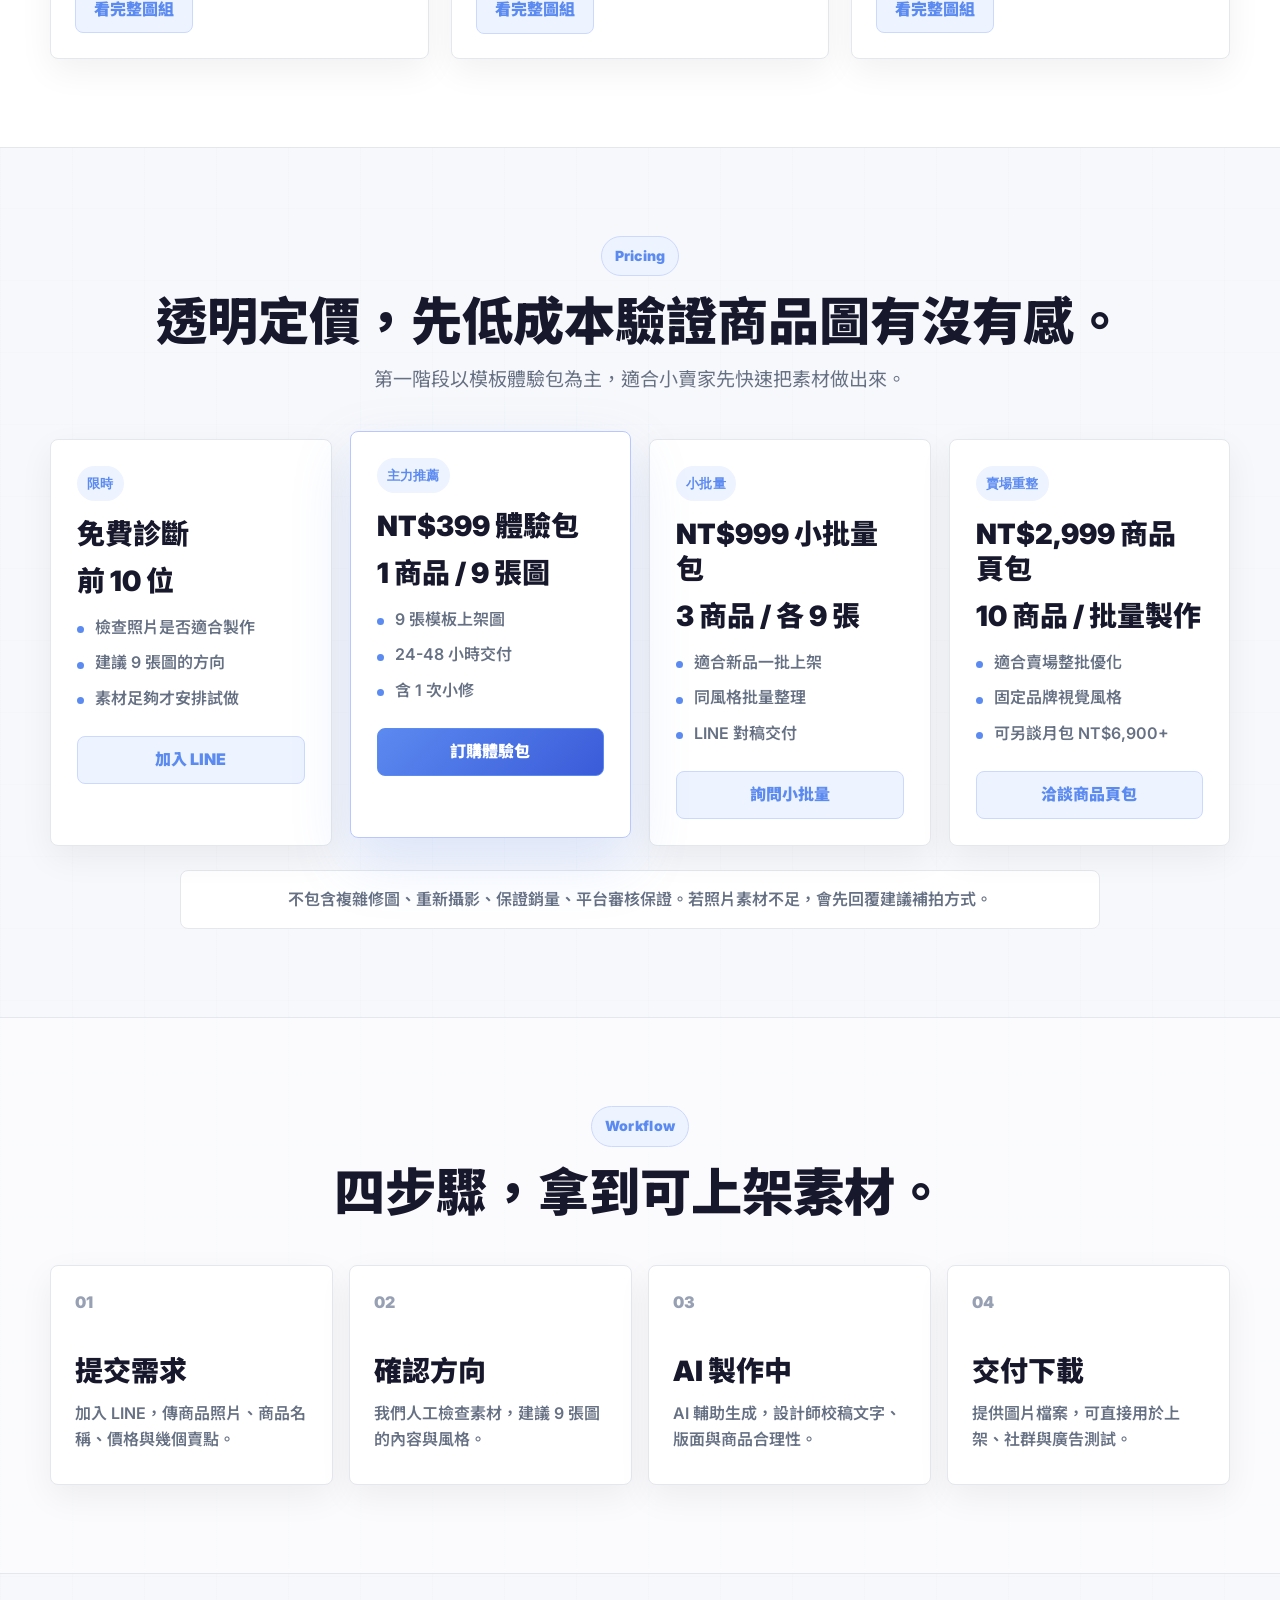
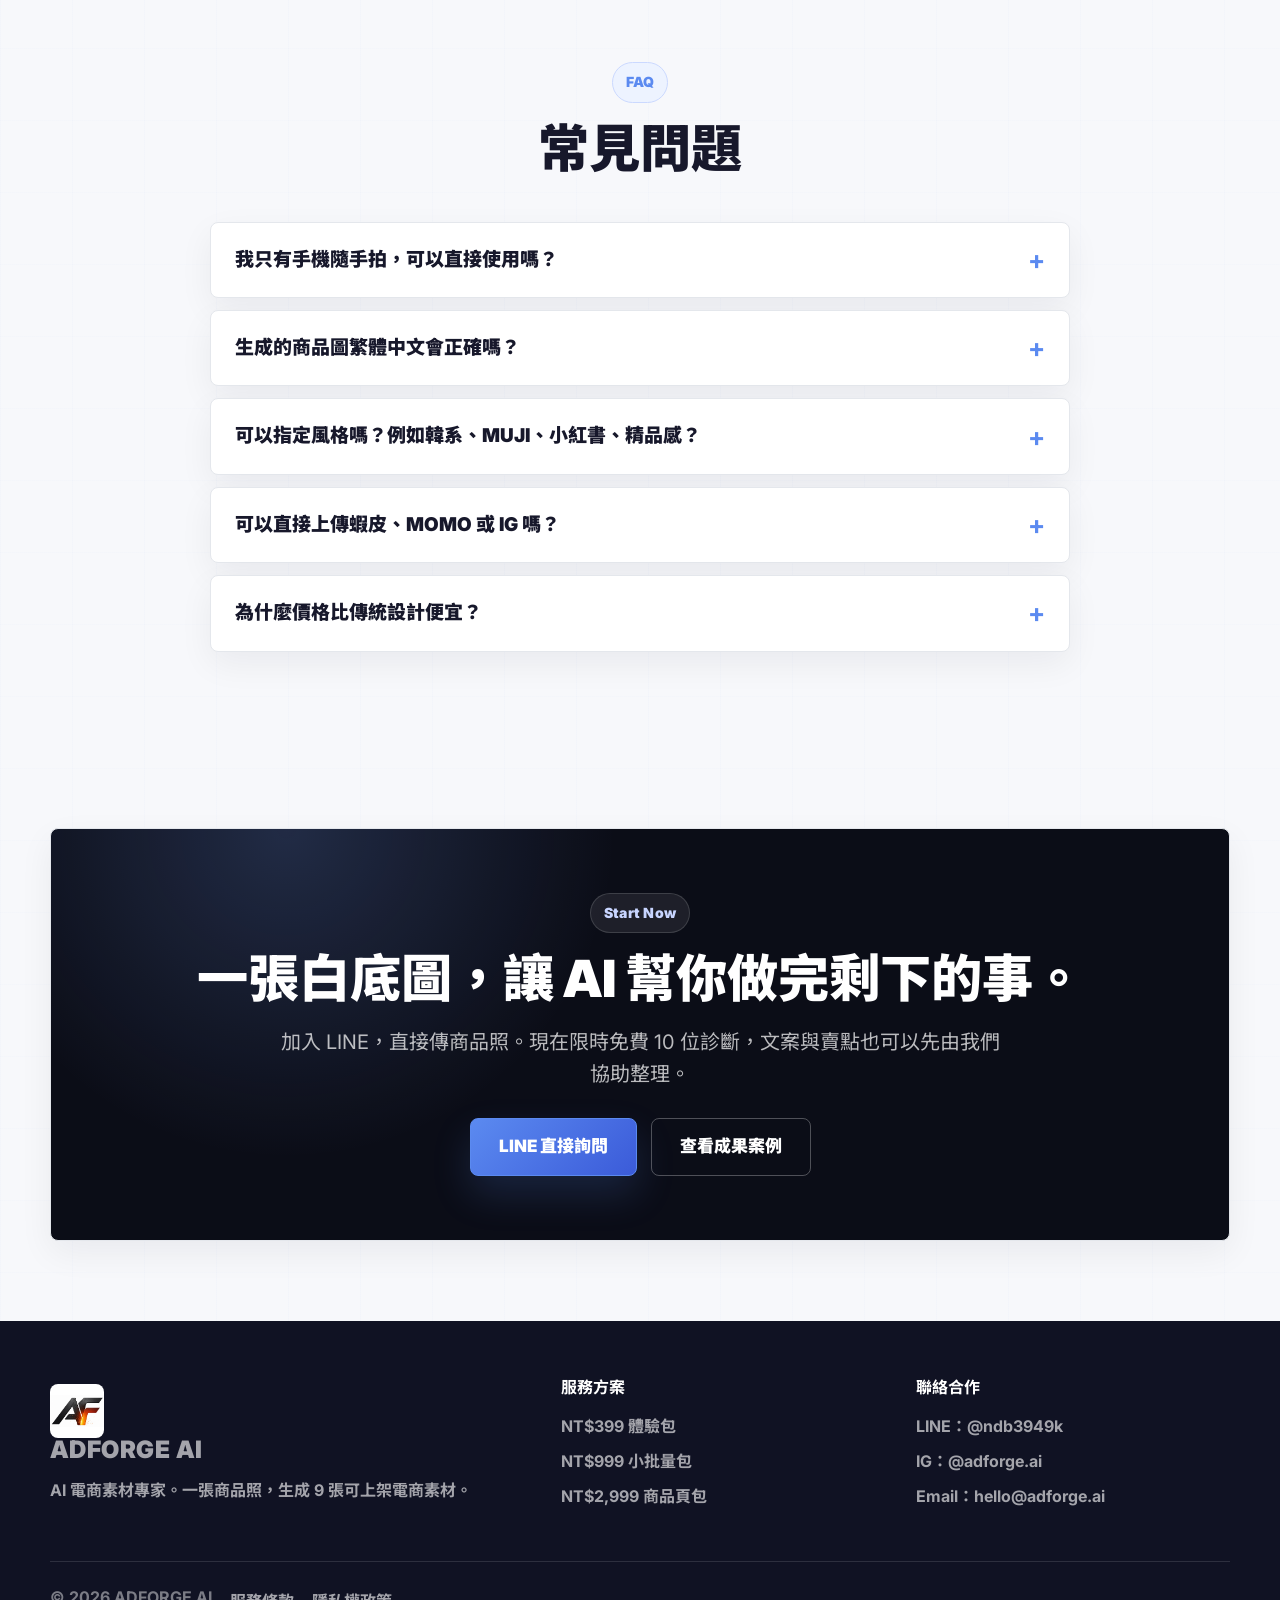
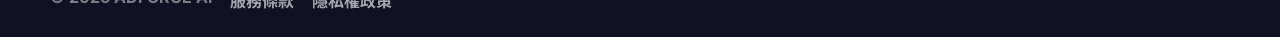
==== commit 2a33977c: "串接 PixMotion 正式與備援 API，image-to-video 嵌入首頁整合" ====
--- a/index.html
+++ b/index.html
@@ -50,7 +50,7 @@
               <a class="mega-link" href="#product-tools"><strong>AI 商品圖</strong><span>一張照片生成 9 張上架素材</span></a>
               <a class="mega-link" href="#line-tools"><strong>九宮格商品頁</strong><span>主圖、賣點、情境、促銷</span></a>
               <a class="mega-link" href="/fashion/"><strong>服飾 AI 模特</strong><span>平拍服飾轉模特實穿圖</span></a>
-              <a class="mega-link" href="#video-tools"><strong>作圖工具</strong><span>上傳圖片，體驗影像素材流程</span></a>
+              <a class="mega-link" href="generator.html"><strong>作圖工具</strong><span>上傳圖片，先進行九宮格需求與產圖流程</span></a>
               <a class="mega-link" href="#social-tools"><strong>社群封面</strong><span>小紅書、TikTok、Threads</span></a>
               <a class="mega-link" href="warmheart.html"><strong>暖心 AI</strong><span>早安圖、祝福卡、LINE 分享</span></a>
               <a class="mega-link" href="tools.html"><strong>爆款模板庫</strong><span>Prompt、圖片模板、短影音腳本</span></a>
@@ -62,6 +62,7 @@
         <a href="#tools">平台工具</a>
         <a href="#cases">成果展示</a>
         <a href="/fashion/">服飾 AI 模特</a>
+        <a href="generator.html">作圖工具</a>
         <a href="tools.html">模板庫</a>
         <a href="#pricing">收費方案</a>
         <a href="#faq">FAQ</a>
@@ -78,7 +79,7 @@
             <a href="#product-tools"><strong>AI 商品圖</strong><span>9 張上架素材</span></a>
             <a href="#line-tools"><strong>九宮格</strong><span>商品頁標準圖組</span></a>
             <a href="/fashion/"><strong>服飾 AI 模特</strong><span>平拍服飾轉模特實穿圖</span></a>
-            <a href="#video-tools"><strong>作圖工具</strong><span>先體驗生成素材</span></a>
+            <a href="generator.html"><strong>作圖工具</strong><span>先體驗生成素材</span></a>
             <a href="#social-tools"><strong>Threads / 小紅書</strong><span>社群封面與貼文</span></a>
             <a href="warmheart.html"><strong>暖心 AI</strong><span>早安圖、祝福卡</span></a>
             <a href="tools.html"><strong>模板庫</strong><span>台灣爆款方向</span></a>
@@ -154,7 +155,7 @@
           <a href="#tools"><span>04</span><strong>短影音封面</strong><small>TikTok、Reels、Shorts</small></a>
           <a href="#tools"><span>05</span><strong>品牌統一</strong><small>官網、社群、活動頁一致</small></a>
           <a href="tools.html"><span>06</span><strong>爆款模板庫</strong><small>先挑模板再接單</small></a>
-          <a href="#video-tools"><span>07</span><strong>作圖工具</strong><small>上傳圖片快速預覽流程</small></a>
+          <a href="generator.html"><span>07</span><strong>作圖工具</strong><small>上傳圖片快速預覽流程</small></a>
         </div>
       </div>
     </section>
@@ -196,7 +197,7 @@
             <span>07</span>
             <strong>爆款模板庫</strong>
           </a>
-          <a href="#video-tools" role="listitem">
+          <a href="generator.html" role="listitem">
             <span>08</span>
             <strong>作圖工具</strong>
           </a>
@@ -337,7 +338,7 @@
                 <li>先做預覽流程，先確認是否符合你賣場語言</li>
                 <li>可接在商品主素材後，延伸為短影音素材</li>
               </ul>
-              <a href="#video-tools-lab">先體驗轉影片流程</a>
+              <a href="image-to-video.html?embed=1&apiProfile=pixmotion&api=1&proxy=1">先體驗轉影片流程</a>
             </article>
 
             <article class="tool-card" id="fashion-tools">
@@ -415,7 +416,7 @@
         <div class="video-tools-embed">
           <iframe
             id="video-tools-frame"
-            src="image-to-video.html?embed=1"
+            src="image-to-video.html?embed=1&apiProfile=pixmotion&api=1&proxy=1"
             title="ADFORGE AI 圖片轉影片"
             loading="lazy"
             allow="clipboard-write; autoplay"
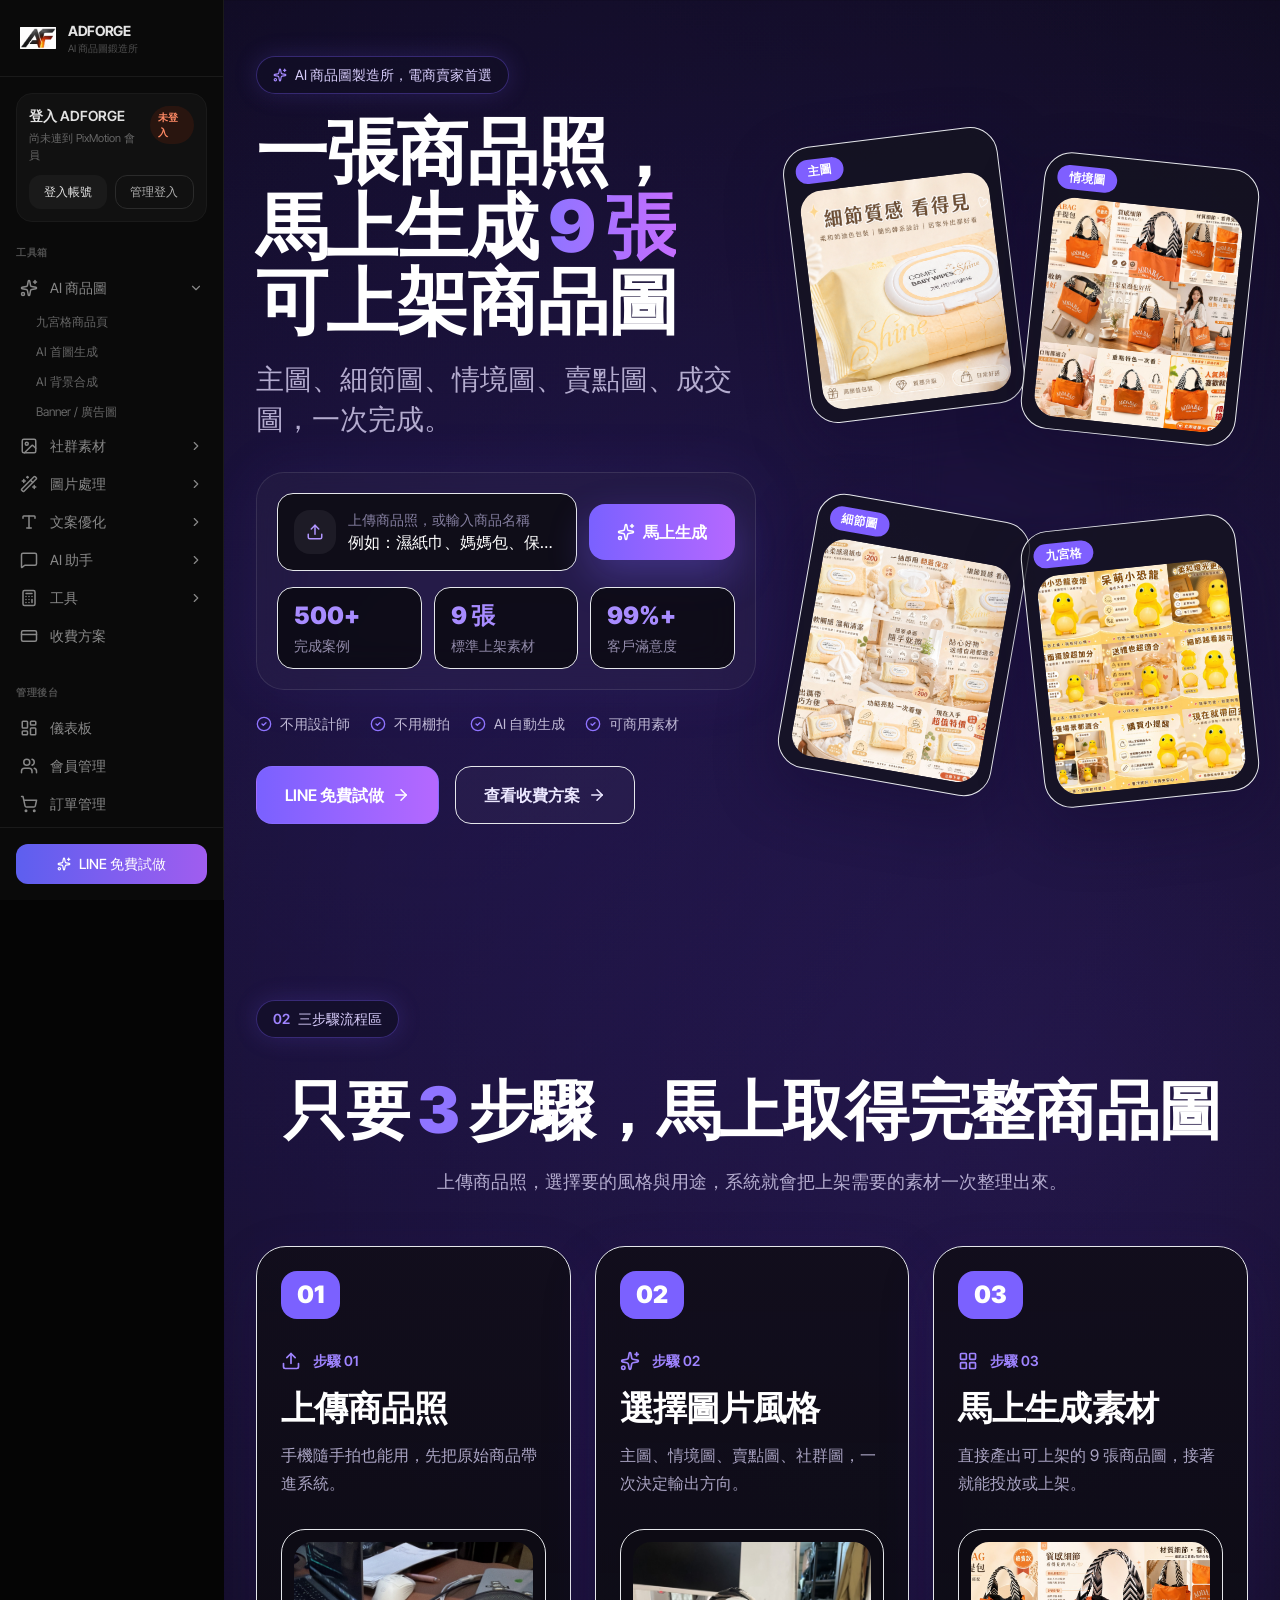
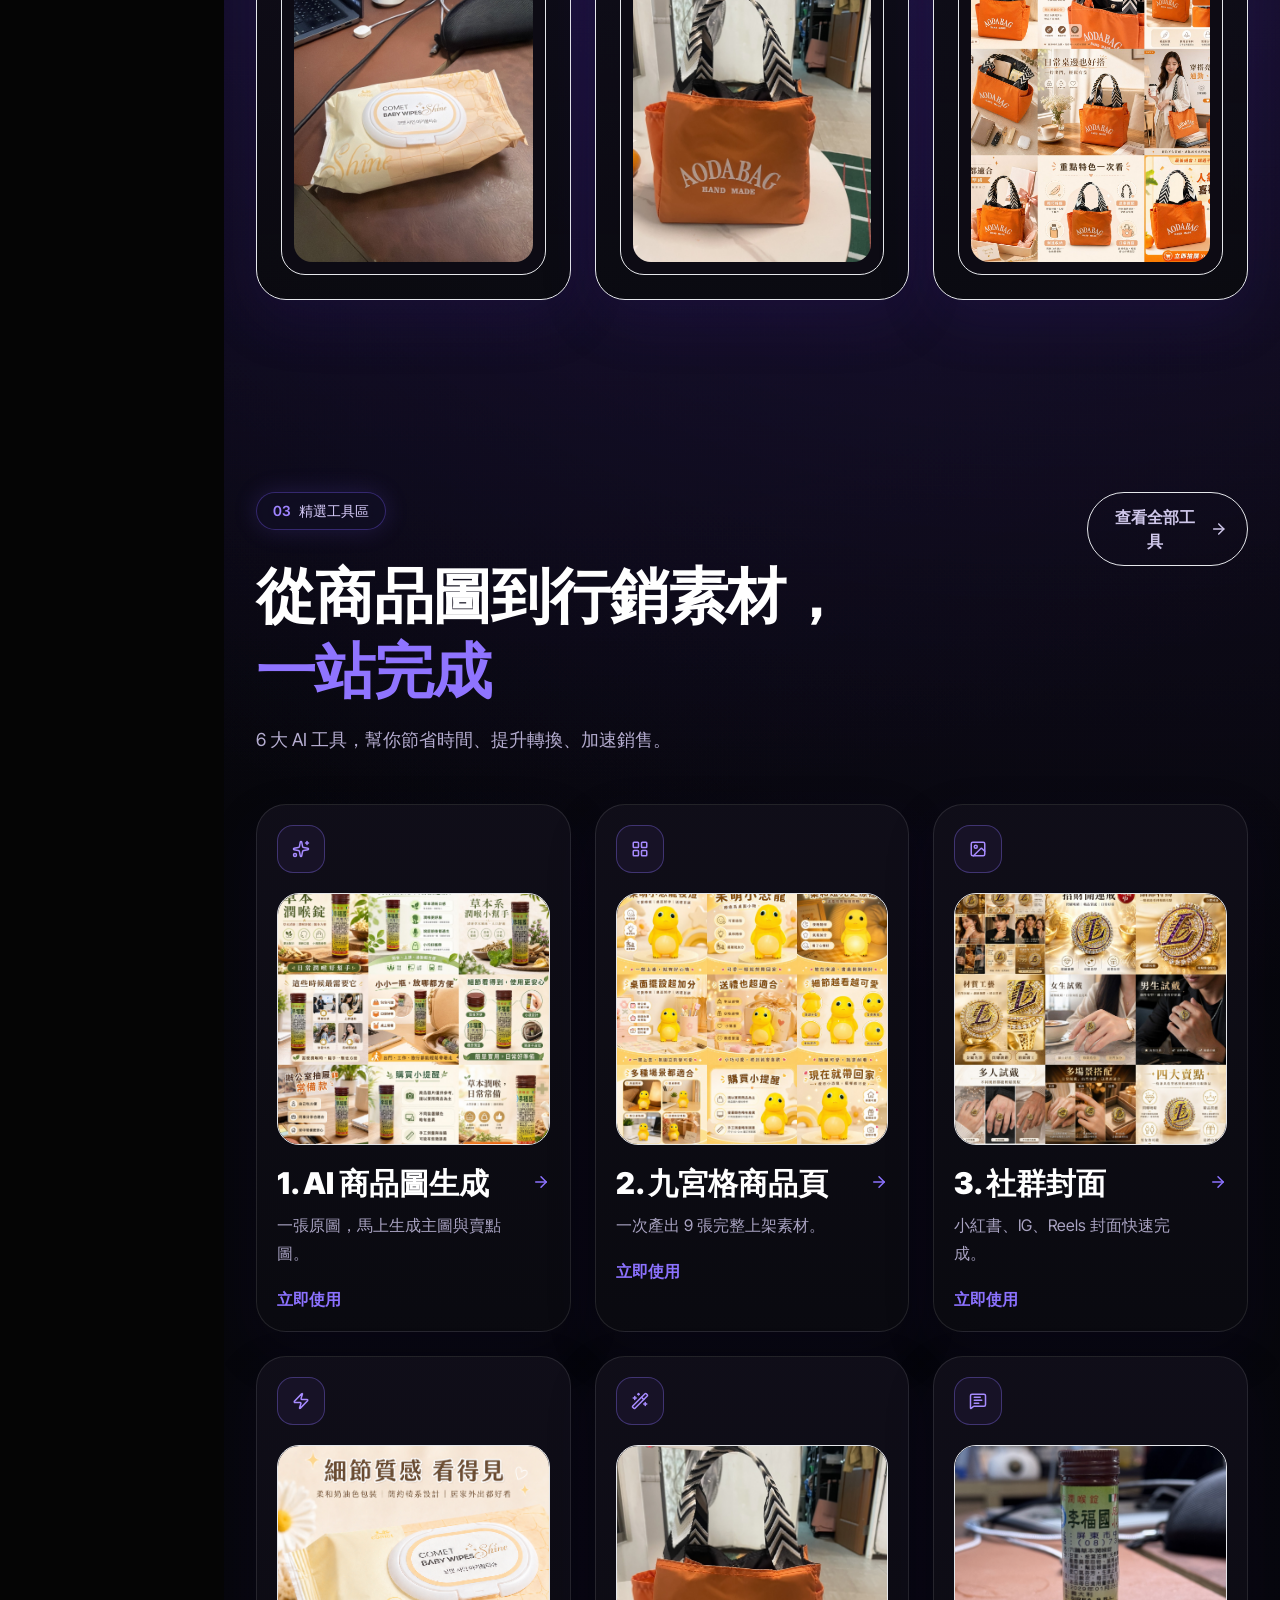
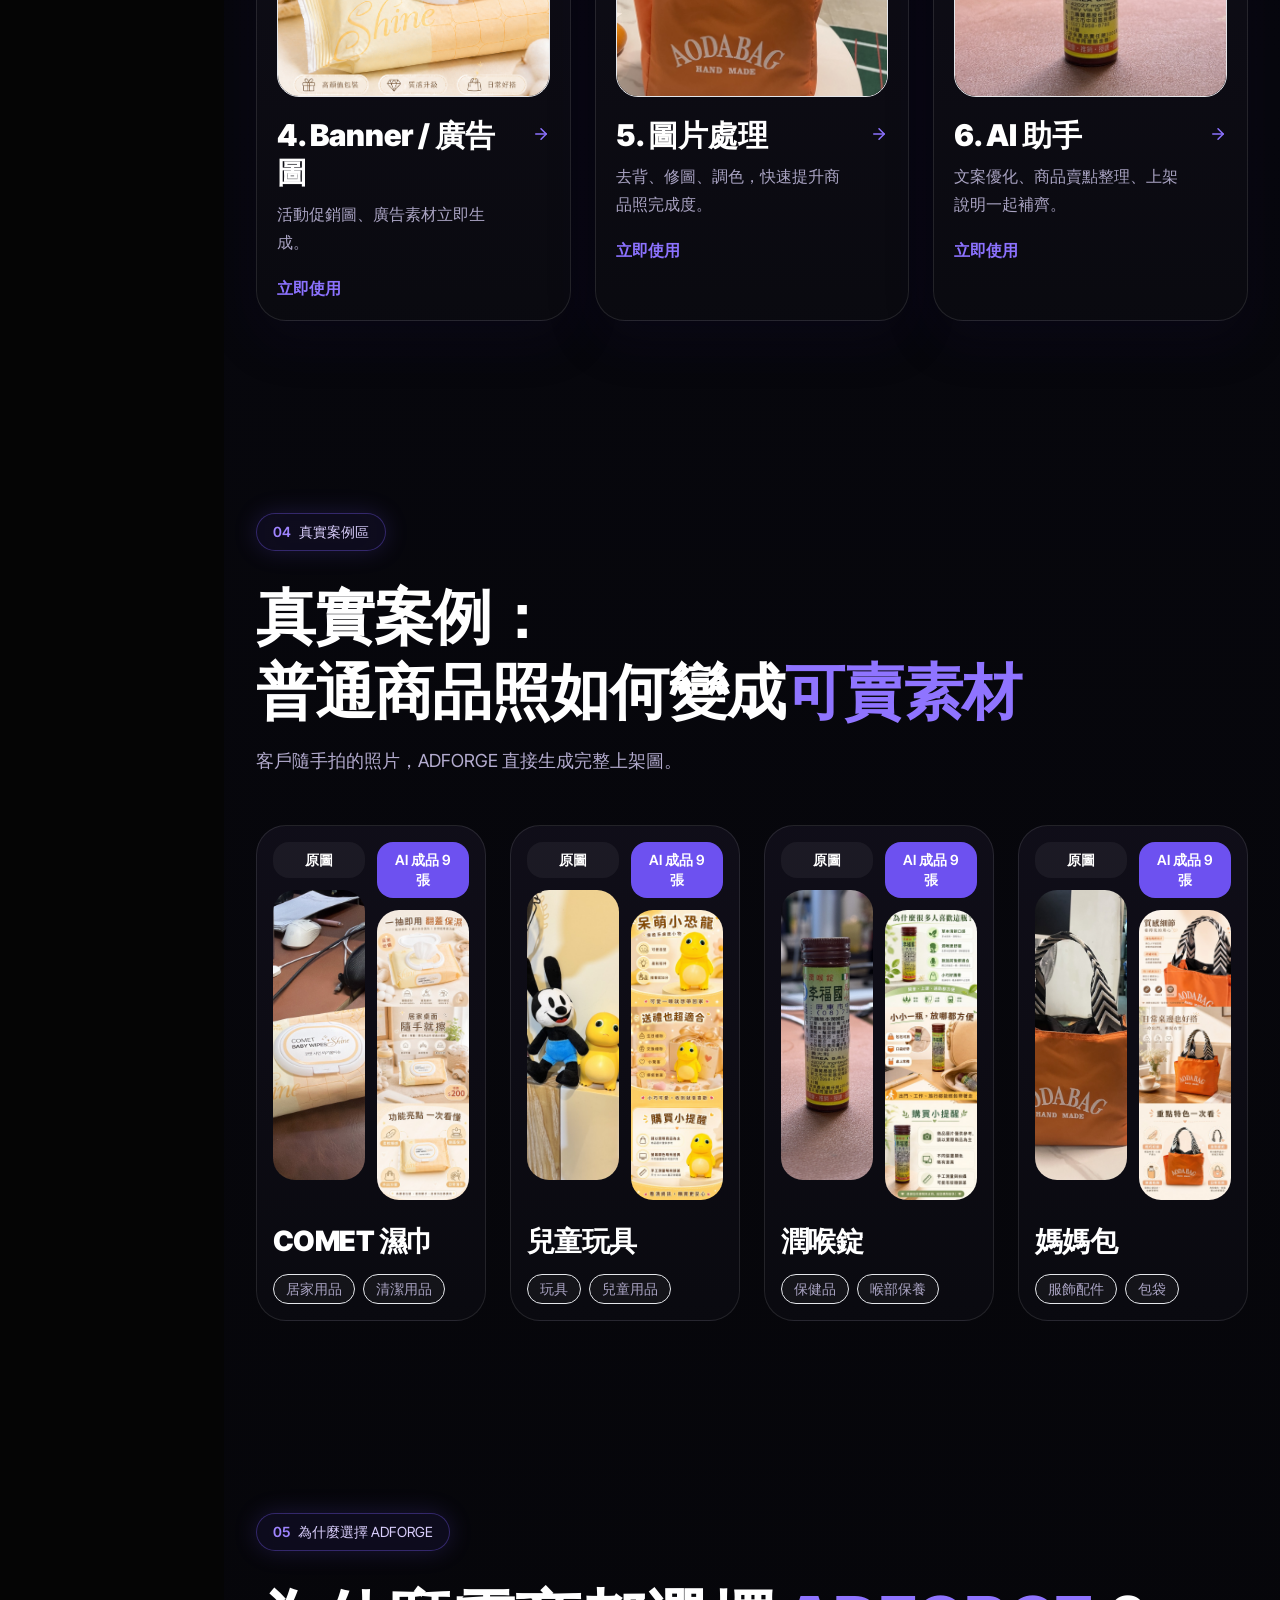
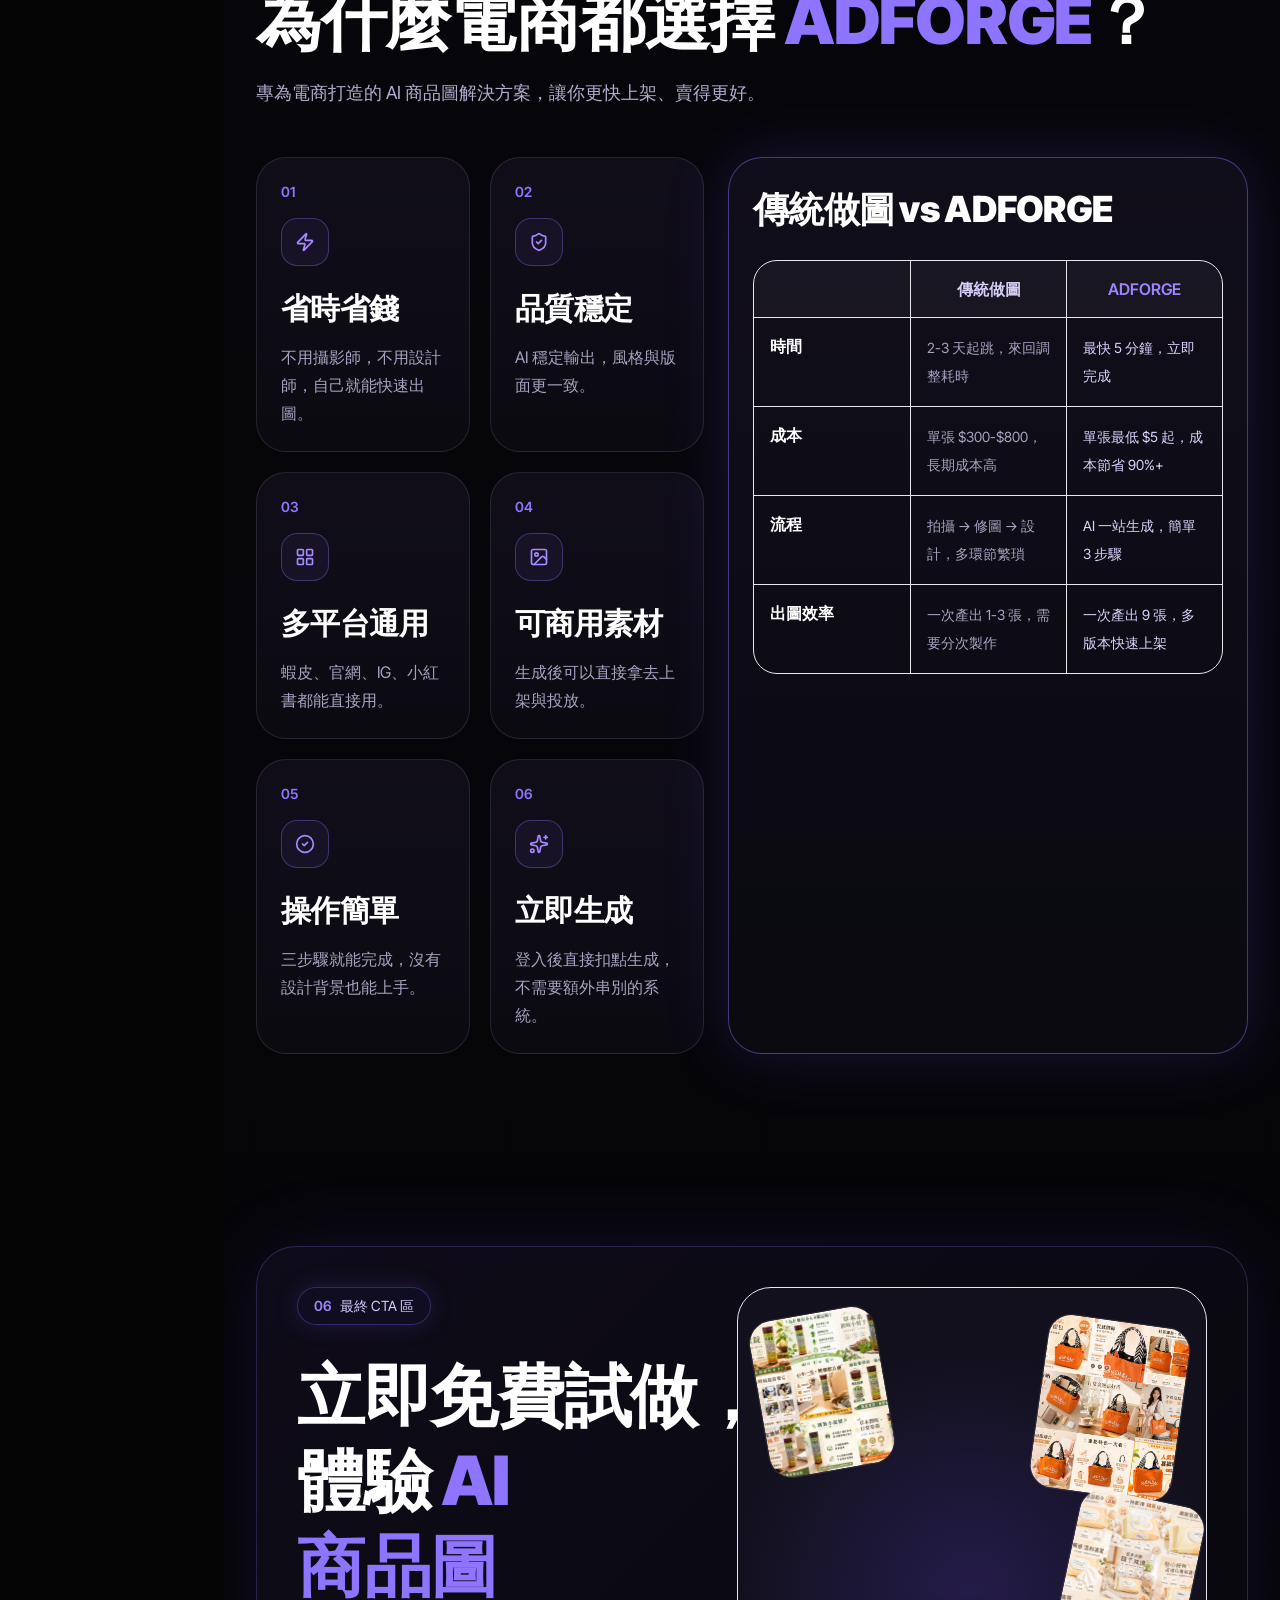
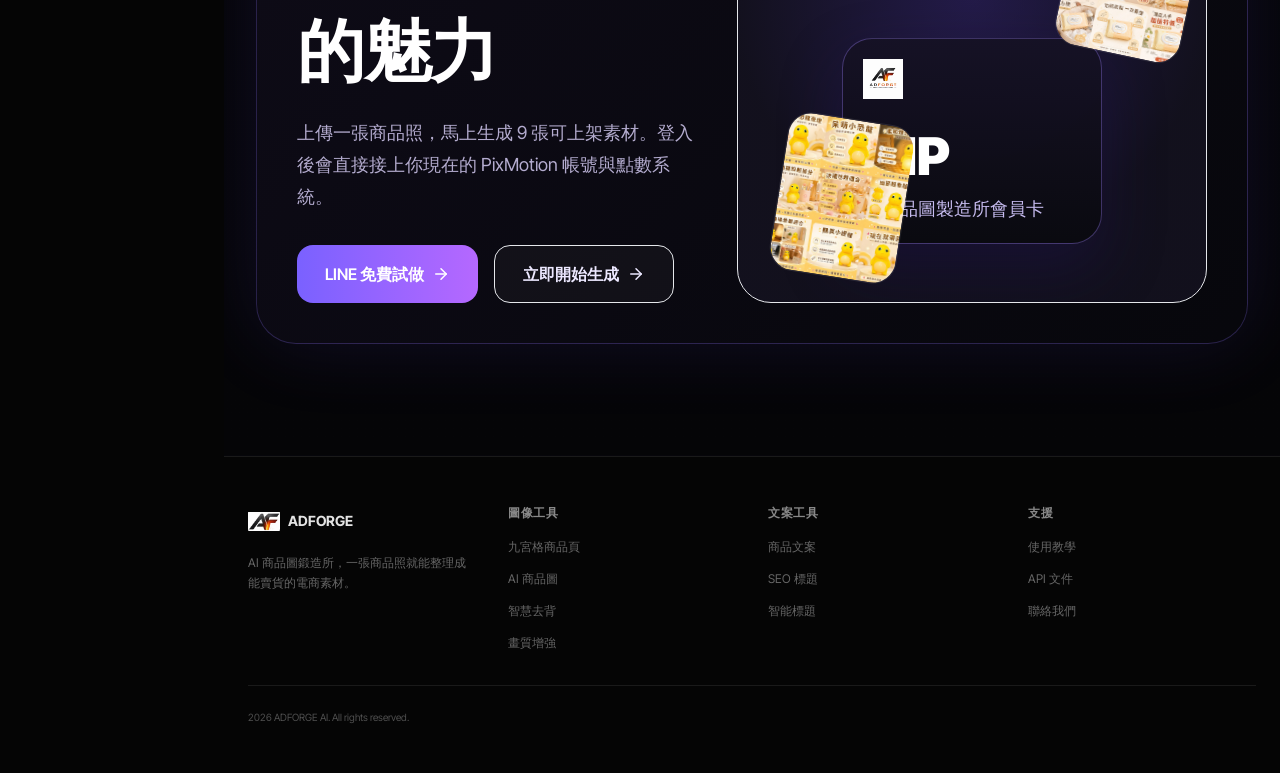
==== commit 60b40541: "Deploy rebuilt ADFORGE homepage" ====
--- a/index.html
+++ b/index.html
@@ -1,703 +1,46 @@
-<!DOCTYPE html>
+<!doctype html>
 <html lang="zh-Hant">
-<head>
-  <meta charset="UTF-8">
-  <meta name="viewport" content="width=device-width, initial-scale=1.0">
-  <title>ADFORGE AI｜台灣電商 AI 商品素材工廠</title>
-  <meta name="description" content="一張手機隨手拍商品照，24 小時內整理成 9 張可上架電商素材。適合蝦皮、小紅書、TikTok、IG、Amazon、MOMO 與獨立站。">
-  <meta property="og:title" content="ADFORGE AI｜一張商品照，24 小時內生成 9 張可上架電商素材">
-  <meta property="og:description" content="不用棚拍、不用攝影師、不用後製，傳商品照就能整理成主圖、賣點圖、情境圖、廣告圖與促銷圖。">
-  <meta property="og:type" content="website">
-  <meta property="og:image" content="assets/adforge-logo-header.png">
-  <link rel="icon" href="assets/adforge-logo-mark.png">
-  <link rel="preconnect" href="https://fonts.googleapis.com">
-  <link rel="preconnect" href="https://fonts.gstatic.com" crossorigin>
-  <link href="https://fonts.googleapis.com/css2?family=Inter:wght@500;600;700;800;900&family=Noto+Sans+TC:wght@400;500;700;800;900&display=swap" rel="stylesheet">
-  <script async src="https://www.googletagmanager.com/gtag/js?id=G-HX5JWFTK45"></script>
-  <script>
-    window.dataLayer = window.dataLayer || [];
-    function gtag(){dataLayer.push(arguments);}
-    gtag('js', new Date());
-    gtag('config', 'G-HX5JWFTK45');
-  </script>
-  <script>
-    !function(f,b,e,v,n,t,s){if(f.fbq)return;n=f.fbq=function(){n.callMethod?
-    n.callMethod.apply(n,arguments):n.queue.push(arguments)};if(!f._fbq)f._fbq=n;
-    n.push=n;n.loaded=!0;n.version='2.0';n.queue=[];t=b.createElement(e);t.async=!0;
-    t.src=v;s=b.getElementsByTagName(e)[0];s.parentNode.insertBefore(t,s)}
-    (window, document,'script','https://connect.facebook.net/en_US/fbevents.js');
-    fbq('init', '452503793580179');
-    fbq('track', 'PageView');
-  </script>
-  <link rel="stylesheet" href="styles.css">
-</head>
-<body>
-  <header class="site-header platform-header">
-    <div class="header-inner">
-      <a class="brand" href="#top" aria-label="ADFORGE AI 首頁">
-        <img src="assets/adforge-logo-header.png" alt="ADFORGE logo">
-        <span>
-          <strong>ADFORGE</strong>
-          <small>AI 商品圖鍛造所</small>
-        </span>
-      </a>
-
-      <nav class="nav-links platform-nav" aria-label="主要導覽">
-        <details class="mega-menu">
-          <summary>所有功能 <span aria-hidden="true">⌄</span></summary>
-          <div class="mega-panel">
-            <div class="mega-grid">
-              <a class="mega-link" href="#product-tools"><strong>AI 商品圖</strong><span>一張照片生成 9 張上架素材</span></a>
-              <a class="mega-link" href="#line-tools"><strong>九宮格商品頁</strong><span>主圖、賣點、情境、促銷</span></a>
-              <a class="mega-link" href="/fashion/"><strong>服飾 AI 模特</strong><span>平拍服飾轉模特實穿圖</span></a>
-              <a class="mega-link" href="generator.html"><strong>作圖工具</strong><span>上傳圖片，先進行九宮格需求與產圖流程</span></a>
-              <a class="mega-link" href="#social-tools"><strong>社群封面</strong><span>小紅書、TikTok、Threads</span></a>
-              <a class="mega-link" href="warmheart.html"><strong>暖心 AI</strong><span>早安圖、祝福卡、LINE 分享</span></a>
-              <a class="mega-link" href="tools.html"><strong>爆款模板庫</strong><span>Prompt、圖片模板、短影音腳本</span></a>
-            </div>
-            <a class="mega-feature" href="#tools">回到服務工具 →</a>
-          </div>
-        </details>
-        <a href="#top">首頁</a>
-        <a href="#tools">平台工具</a>
-        <a href="#cases">成果展示</a>
-        <a href="/fashion/">服飾 AI 模特</a>
-        <a href="generator.html">作圖工具</a>
-        <a href="tools.html">模板庫</a>
-        <a href="#pricing">收費方案</a>
-        <a href="#faq">FAQ</a>
-      </nav>
-
-      <div class="header-actions">
-        <a href="mailto:hello@adforge.ai">Email</a>
-        <a href="https://www.instagram.com/adforge.ai" target="_blank" rel="noopener noreferrer">Instagram</a>
-        <a class="line-link" href="https://page.line.me/ndb3949k" target="_blank" rel="noopener noreferrer">LINE</a>
-        <details class="mobile-menu">
-          <summary aria-label="開啟功能選單">☰</summary>
-          <div class="mobile-drawer">
-            <div class="drawer-title">ADFORGE 工具箱</div>
-            <a href="#product-tools"><strong>AI 商品圖</strong><span>9 張上架素材</span></a>
-            <a href="#line-tools"><strong>九宮格</strong><span>商品頁標準圖組</span></a>
-            <a href="/fashion/"><strong>服飾 AI 模特</strong><span>平拍服飾轉模特實穿圖</span></a>
-            <a href="generator.html"><strong>作圖工具</strong><span>先體驗生成素材</span></a>
-            <a href="#social-tools"><strong>Threads / 小紅書</strong><span>社群封面與貼文</span></a>
-            <a href="warmheart.html"><strong>暖心 AI</strong><span>早安圖、祝福卡</span></a>
-            <a href="tools.html"><strong>模板庫</strong><span>台灣爆款方向</span></a>
-            <a href="https://page.line.me/ndb3949k" target="_blank" rel="noopener noreferrer"><strong>LINE 接單</strong><span>傳照片免費診斷</span></a>
-          </div>
-        </details>
-      </div>
-    </div>
-  </header>
-
-  <main id="top">
-    <section class="hero section">
-      <div class="container hero-grid">
-        <div class="hero-copy">
-          <p class="eyebrow">ADFORGE AI — 台灣電商 AI 商品素材工廠</p>
-          <h1>一張商品照，<br><span>24 小時內生成 9 張可上架電商素材</span></h1>
-          <p class="lead">不用棚拍、不用攝影師、不用後製。傳商品照就能整理成主圖、賣點圖、情境圖、廣告圖與促銷圖，適合蝦皮、小紅書、TikTok、IG、Amazon、MOMO 與獨立站。</p>
-
-          <a class="prompt-box" href="https://page.line.me/ndb3949k" target="_blank" rel="noopener noreferrer">
-            <span>你想把什麼商品變成可上架素材？</span>
-            <strong>加入 LINE 免費試做</strong>
-          </a>
-
-          <div class="hero-cta">
-          <a class="button button-primary" href="https://page.line.me/ndb3949k" target="_blank" rel="noopener noreferrer">免費試做</a>
-            <a class="button button-secondary" href="#pricing">查看收費方案</a>
-          </div>
-
-          <div class="hero-metrics" aria-label="服務數據">
-            <div><strong>500+</strong><span>完成商品組圖</span></div>
-            <div><strong>24hr</strong><span>最快交付</span></div>
-            <div><strong>9 張</strong><span>標準上架素材</span></div>
-          </div>
-        </div>
-
-        <aside class="hero-panel" aria-label="商品照生成示意">
-          <div class="hero-panel-head">
-            <span class="status-dot"></span>
-            <strong>商品圖生成工作台</strong>
-            <small>Live Case</small>
-          </div>
-          <div class="before-after">
-            <div class="before-card">
-              <p>客戶原圖</p>
-              <img src="assets/showcase/wet-wipes-source.jpg" alt="客戶提供的濕紙巾原始照片">
-            </div>
-            <div class="after-card">
-              <p>ADFORGE 成品</p>
-              <img src="assets/hero-carousel/wet-wipes-03.png" alt="ADFORGE 產出的濕紙巾商品圖">
-            </div>
-          </div>
-          <div class="output-strip">
-            <span>首圖</span>
-            <span>賣點</span>
-            <span>情境</span>
-            <span>廣告</span>
-            <span>促銷</span>
-          </div>
-        </aside>
-      </div>
-    </section>
-
-    <section class="quick-tools section-tight" aria-labelledby="quick-title">
-      <div class="container">
-        <div class="section-head compact">
-          <p class="kicker">Tools</p>
-          <h2 id="quick-title">你現在要做哪一種商品素材？</h2>
-        </div>
-        <div class="tool-shortcuts">
-          <a href="#tools"><span>01</span><strong>9 張上架圖</strong><small>主圖、賣點、促銷一次整理</small></a>
-          <a href="#tools"><span>02</span><strong>廣告素材</strong><small>FB、IG、Threads 測試用</small></a>
-          <a href="/fashion/"><span>03</span><strong>服飾 AI 模特</strong><small>平拍服飾轉實穿場景</small></a>
-          <a href="#tools"><span>04</span><strong>短影音封面</strong><small>TikTok、Reels、Shorts</small></a>
-          <a href="#tools"><span>05</span><strong>品牌統一</strong><small>官網、社群、活動頁一致</small></a>
-          <a href="tools.html"><span>06</span><strong>爆款模板庫</strong><small>先挑模板再接單</small></a>
-          <a href="generator.html"><span>07</span><strong>作圖工具</strong><small>上傳圖片快速預覽流程</small></a>
-        </div>
-      </div>
-    </section>
-
-    <section class="section section-tight" id="tool-hub" aria-labelledby="tool-hub-title">
-      <div class="container">
-        <div class="section-head compact">
-          <p class="kicker">工具導覽</p>
-          <h2 id="tool-hub-title">選擇你今天想做的素材方向</h2>
-          <p>一眼看出要做什麼，避免一次問錯方向。</p>
-        </div>
-
-        <div class="tool-orbit" role="list">
-          <a href="#product-tools" role="listitem">
-            <span>01</span>
-            <strong>上架 9 張</strong>
-          </a>
-          <a href="#ad-tools" role="listitem">
-            <span>02</span>
-            <strong>廣告封面</strong>
-          </a>
-          <a href="#fashion-tools" role="listitem">
-            <span>03</span>
-            <strong>服飾 AI 模特</strong>
-          </a>
-          <a href="#social-tools" role="listitem">
-            <span>04</span>
-            <strong>短影音封面</strong>
-          </a>
-          <a href="#brand-tools" role="listitem">
-            <span>05</span>
-            <strong>品牌整合</strong>
-          </a>
-          <a href="#line-tools" role="listitem">
-            <span>06</span>
-            <strong>LINE 接單</strong>
-          </a>
-          <a href="#template-tools" role="listitem">
-            <span>07</span>
-            <strong>爆款模板庫</strong>
-          </a>
-          <a href="generator.html" role="listitem">
-            <span>08</span>
-            <strong>作圖工具</strong>
-          </a>
-        </div>
-      </div>
-    </section>
-
-    <section class="section section-tight" id="template-explore" aria-labelledby="template-explore-title">
-      <div class="container">
-        <div class="section-head compact">
-          <p class="kicker">探索範本</p>
-          <h2 id="template-explore-title">先看台灣常用任務，再直接決定方向</h2>
-          <p>一眼就能看懂要做哪組素材，減少反覆來回對帳。</p>
-        </div>
-
-        <div class="template-strip">
-          <div class="template-strip-head">
-            <div>
-              <p class="kicker">台灣場景</p>
-              <h3>熱門素材任務</h3>
-            </div>
-            <a href="tools.html">查看模板庫 →</a>
-          </div>
-          <div class="template-strip-grid" aria-label="熱門素材任務">
-            <a class="template-strip-card blue" href="tools.html?cat=image&tag=電商首圖">
-              <strong>主圖優化</strong>
-              <span>產品重心更清楚、CTR 快速上升</span>
-            </a>
-            <a class="template-strip-card cyan" href="tools.html?cat=prompt&tag=社群貼文">
-              <strong>情境轉換</strong>
-              <span>客廳、辦公、送禮等一眼懂場景</span>
-            </a>
-            <a class="template-strip-card indigo" href="tools.html?cat=image&tag=社群封面">
-              <strong>社群封面</strong>
-              <span>小紅書、TikTok、Reels 版位適配</span>
-            </a>
-            <a class="template-strip-card amber" href="tools.html?cat=prompt&tag=賣點拆解">
-              <strong>賣點突顯</strong>
-              <span>價格、規格、亮點一頁看懂</span>
-            </a>
-            <a class="template-strip-card slate" href="tools.html?cat=video&tag=開箱短片">
-              <strong>品牌一致</strong>
-              <span>長期內容節奏更易維持信任</span>
-            </a>
-          </div>
-        </div>
-      </div>
-    </section>
-
-    <section class="section about" id="about">
-      <div class="container about-grid">
-        <div>
-          <p class="kicker">About</p>
-          <h2>把普通商品照，整理成能賣貨的電商素材。</h2>
-        </div>
-        <div class="about-copy">
-          <p>ADFORGE 是專為電商賣家打造的 AI 商品圖鍛造所。我們把客戶手機隨手拍、白底圖或現有商品照，整理成可以上架、投廣告、做活動的一整套商業視覺。</p>
-          <p>第一階段採「AI 輔助 + 設計師人工校稿」，避免文字亂碼、比例錯誤與賣點不清楚。你只要提供照片、商品名稱、價格與幾個賣點，文案方向也可以由我們先協助整理。</p>
-        </div>
-      </div>
-    </section>
-
-    <section class="section tools-section" id="tools">
-      <div class="container">
-        <div class="section-head">
-          <p class="kicker">Service Tools</p>
-          <h2>我們能幫你做什麼？</h2>
-          <p>從靜態商品圖到短影音封面，一站式產出可上架素材。</p>
-        </div>
-
-        <div class="tools-layout">
-          <aside class="category-rail" aria-label="工具分類">
-            <a href="#product-tools" class="active">商品圖生產</a>
-            <a href="#ad-tools">廣告測試</a>
-            <a href="#social-tools">社群封面</a>
-            <a href="#video-tools">圖片轉影片</a>
-            <a href="#fashion-tools">服飾模特</a>
-            <a href="#brand-tools">品牌統一</a>
-            <a href="#line-tools">LINE 接單</a>
-            <a href="#template-tools">爆款模板庫</a>
-          </aside>
-
-          <div class="tool-grid">
-            <article class="tool-card" id="product-tools">
-              <div class="tool-card-top">
-                <span class="tool-icon">01</span>
-                <small>Product Page Set</small>
-              </div>
-              <h3>商品九張上架圖</h3>
-              <p>主圖、賣點圖、材質圖、使用方式、情境圖、送禮圖、促銷圖，一次整理成完整商品頁素材。</p>
-              <ul>
-                <li>適合新品上架與賣場重整</li>
-                <li>固定 9 張模板，速度快、成本低</li>
-                <li>繁體中文排版，可直接上架</li>
-              </ul>
-              <a href="https://page.line.me/ndb3949k" target="_blank" rel="noopener noreferrer">傳商品照試做</a>
-            </article>
-
-            <article class="tool-card" id="ad-tools">
-              <div class="tool-card-top">
-                <span class="tool-icon">02</span>
-                <small>Ad Creative</small>
-              </div>
-              <h3>廣告素材設計</h3>
-              <p>把商品變成適合 FB、IG、Threads、短影音封面的廣告素材，方便快速測試不同賣點。</p>
-              <ul>
-                <li>主訴求、價格、活動檔期清楚</li>
-                <li>適合投放前先測點擊吸引力</li>
-                <li>可依平台裁切 1:1、4:5、9:16</li>
-              </ul>
-              <a href="https://page.line.me/ndb3949k" target="_blank" rel="noopener noreferrer">製作廣告圖</a>
-            </article>
-
-            <article class="tool-card" id="social-tools">
-              <div class="tool-card-top">
-                <span class="tool-icon">03</span>
-                <small>Social Cover</small>
-              </div>
-              <h3>小紅書 / TikTok 封面</h3>
-              <p>將商品照片整理成更像內容封面的視覺，適合短影音、筆記、限動與社群首圖。</p>
-              <ul>
-                <li>標題清楚，第一眼知道賣點</li>
-                <li>可延伸成短影音第一張封面</li>
-                <li>適合小賣家持續發文測款</li>
-              </ul>
-              <a href="https://page.line.me/ndb3949k" target="_blank" rel="noopener noreferrer">做社群封面</a>
-            </article>
-
-            <article class="tool-card" id="video-tools">
-              <div class="tool-card-top">
-                <span class="tool-icon">04</span>
-                <small>Image-to-Video</small>
-              </div>
-              <h3>AI 圖片轉影片</h3>
-              <p>上傳一張商品照，先體驗影片腳本與節奏建議，滿意後可接續正式案量產。</p>
-              <ul>
-                <li>支援 1:1、4:5、9:16 社群比例建議</li>
-                <li>先做預覽流程，先確認是否符合你賣場語言</li>
-                <li>可接在商品主素材後，延伸為短影音素材</li>
-              </ul>
-              <a href="image-to-video.html?embed=1&apiProfile=pixmotion&api=1&proxy=1">先體驗轉影片流程</a>
-            </article>
-
-            <article class="tool-card" id="fashion-tools">
-              <div class="tool-card-top">
-                <span class="tool-icon">05</span>
-                <small>Fashion AI Model</small>
-              </div>
-              <h3>服飾 AI 模特</h3>
-              <p>平拍服飾可轉出實穿視覺，補齊商品頁主圖、細節圖、主題情境與短影音封面素材。</p>
-              <ul>
-                <li>適合平拍照、白底照、局部照片起稿</li>
-                <li>快速建立單品穿搭故事與視覺風格</li>
-                <li>小商家可直接轉成可投放素材</li>
-              </ul>
-              <a href="/fashion/">先看服飾模特案例</a>
-            </article>
-
-            <article class="tool-card" id="brand-tools">
-              <div class="tool-card-top">
-                <span class="tool-icon">06</span>
-                <small>Brand System</small>
-              </div>
-              <h3>品牌視覺統一</h3>
-              <p>讓商品圖、官網、社群、活動頁風格一致，提升品牌質感與信任感。</p>
-              <ul>
-                <li>固定色系、字體、版面節奏</li>
-                <li>適合多商品批量製作</li>
-                <li>讓賣場看起來更像品牌</li>
-              </ul>
-              <a href="https://page.line.me/ndb3949k" target="_blank" rel="noopener noreferrer">統一品牌視覺</a>
-            </article>
-
-            <article class="tool-card" id="line-tools">
-              <div class="tool-card-top">
-                <span class="tool-icon">07</span>
-                <small>LINE Service</small>
-              </div>
-              <h3>LINE 接單流程</h3>
-              <p>先加 LINE 並傳商品照，我們會先做需求判斷，回覆最適合的 9 張素材邏輯。</p>
-              <ul>
-                <li>提供照片品質建議</li>
-                <li>回傳可直接上架的輸出規格</li>
-                <li>接著進行人工校稿與交付</li>
-              </ul>
-              <a href="https://page.line.me/ndb3949k" target="_blank" rel="noopener noreferrer">LINE 直接開啟</a>
-            </article>
-
-            <article class="tool-card" id="template-tools">
-              <div class="tool-card-top">
-                <span class="tool-icon">08</span>
-                <small>Template Library</small>
-              </div>
-              <h3>爆款模板庫</h3>
-              <p>挑 9 張主圖、短影音、Prompt 與品牌素材模板，先參考台灣常用方向，再決定下單方向。</p>
-              <ul>
-                <li>整合電商主圖、社群封面、短影音腳本</li>
-                <li>支援依平台與風格快速篩選</li>
-                <li>直接複製提示詞，避免重頭寫模板</li>
-              </ul>
-              <a href="tools.html">前往模板庫</a>
-            </article>
-          </div>
-        </div>
-      </div>
-    </section>
-
-    <section class="section video-tools-lab" id="video-tools-lab" aria-labelledby="video-tools-title">
-      <div class="container">
-        <div class="section-head compact">
-          <p class="kicker">AI 圖片轉影片</p>
-          <h2 id="video-tools-title">先體驗完整作圖流程</h2>
-          <p>這裡直接嵌入 ADFORGE 的完整圖片轉影片模擬流程：上傳圖片、選模型、設定參數、產出預覽。</p>
-        </div>
-
-        <div class="video-tools-embed">
-          <iframe
-            id="video-tools-frame"
-            src="image-to-video.html?embed=1&apiProfile=pixmotion&api=1&proxy=1"
-            title="ADFORGE AI 圖片轉影片"
-            loading="lazy"
-            allow="clipboard-write; autoplay"
-          ></iframe>
-        </div>
-      </div>
-    </section>
-
-    <section class="section cases-section" id="cases">
-      <div class="container">
-        <div class="section-head">
-          <p class="kicker">Works</p>
-          <h2>成果展示</h2>
-          <p>每組案例都把「客戶提供原圖」放在九宮格中間，讓你清楚看到前後差異。</p>
-        </div>
-
-        <div class="case-grid">
-          <article class="case-card">
-            <div class="case-mosaic">
-              <img class="case-output" src="assets/showcase/wet-wipes-grid.jpg" alt="濕紙巾商品九張套圖">
-              <div class="source-cell">
-                <img src="assets/showcase/wet-wipes-source.jpg" alt="濕紙巾客戶原圖">
-                <span>客戶提供原圖</span>
-              </div>
-            </div>
-            <div class="case-body">
-              <p class="case-index">01 / Product Page Set</p>
-              <h3>濕紙巾商品九張套圖</h3>
-              <p>適合母嬰、生活用品、促銷活動與短影音封面。</p>
-              <div class="case-tags"><span>主圖</span><span>賣點</span><span>情境</span><span>促銷</span></div>
-              <a href="assets/showcase/wet-wipes-grid.jpg" target="_blank" rel="noopener noreferrer">看完整圖組</a>
-            </div>
-          </article>
-
-          <article class="case-card">
-            <div class="case-mosaic">
-              <img class="case-output" src="assets/showcase/mom-bag-grid.jpg" alt="媽媽包生活情境套圖">
-              <div class="source-cell">
-                <img src="assets/showcase/mom-bag-source.jpg" alt="媽媽包客戶原圖">
-                <span>客戶提供原圖</span>
-              </div>
-            </div>
-            <div class="case-body">
-              <p class="case-index">02 / Mom & Baby</p>
-              <h3>媽媽包生活情境套圖</h3>
-              <p>把容量、收納、外出便利性拆成買家容易理解的畫面。</p>
-              <div class="case-tags"><span>容量</span><span>收納</span><span>情境</span><span>贈品</span></div>
-              <a href="assets/showcase/mom-bag-grid.jpg" target="_blank" rel="noopener noreferrer">看完整圖組</a>
-            </div>
-          </article>
-
-          <article class="case-card">
-            <div class="case-mosaic">
-              <img class="case-output" src="assets/showcase/herbal-grid.jpg" alt="中藥保健商品素材">
-              <div class="source-cell">
-                <img src="assets/showcase/herbal-source.jpg" alt="中藥商品客戶原圖">
-                <span>客戶提供原圖</span>
-              </div>
-            </div>
-            <div class="case-body">
-              <p class="case-index">03 / Health Product</p>
-              <h3>中藥保健商品素材</h3>
-              <p>補上信任感、用途說明與禮盒情境，適合長輩送禮市場。</p>
-              <div class="case-tags"><span>信任</span><span>用途</span><span>禮盒</span><span>說明</span></div>
-              <a href="assets/showcase/herbal-grid.jpg" target="_blank" rel="noopener noreferrer">看完整圖組</a>
-            </div>
-          </article>
-
-          <article class="case-card">
-            <div class="case-mosaic">
-              <img class="case-output" src="assets/showcase/dinosaur-grid.jpg" alt="恐龍夜燈禮物套圖">
-              <div class="source-cell">
-                <img src="assets/showcase/dinosaur-source.jpg" alt="恐龍夜燈客戶原圖">
-                <span>客戶提供原圖</span>
-              </div>
-            </div>
-            <div class="case-body">
-              <p class="case-index">04 / Gift Item</p>
-              <h3>恐龍夜燈禮物套圖</h3>
-              <p>從商品本體延伸到桌面、床邊、送禮與購買提醒。</p>
-              <div class="case-tags"><span>禮物</span><span>桌面</span><span>兒童</span><span>促銷</span></div>
-              <a href="assets/showcase/dinosaur-grid.jpg" target="_blank" rel="noopener noreferrer">看完整圖組</a>
-            </div>
-          </article>
-
-          <article class="case-card">
-            <div class="case-mosaic">
-              <img class="case-output" src="assets/showcase/dish-dryer-grid.jpg" alt="烘碗機功能說明素材">
-              <div class="source-cell">
-                <img src="assets/showcase/dish-dryer-source.jpg" alt="烘碗機客戶原圖">
-                <span>客戶提供原圖</span>
-              </div>
-            </div>
-            <div class="case-body">
-              <p class="case-index">05 / Appliance</p>
-              <h3>烘碗機功能說明素材</h3>
-              <p>把規格、使用情境、功能亮點轉成清楚的家電銷售圖片。</p>
-              <div class="case-tags"><span>規格</span><span>功能</span><span>使用</span><span>對比</span></div>
-              <a href="assets/showcase/dish-dryer-grid.jpg" target="_blank" rel="noopener noreferrer">看完整圖組</a>
-            </div>
-          </article>
-
-          <article class="case-card">
-            <div class="case-mosaic">
-              <img class="case-output" src="assets/showcase/ring-grid.jpg" alt="飾品精品品牌視覺">
-              <div class="source-cell">
-                <img src="assets/showcase/ring-source.jpg" alt="飾品客戶原圖">
-                <span>客戶提供原圖</span>
-              </div>
-            </div>
-            <div class="case-body">
-              <p class="case-index">06 / Brand System</p>
-              <h3>飾品精品品牌視覺</h3>
-              <p>統一金色精品風格，補齊材質、配戴情境與品牌信任感。</p>
-              <div class="case-tags"><span>精品</span><span>配戴</span><span>材質</span><span>品牌</span></div>
-              <a href="assets/showcase/ring-grid.jpg" target="_blank" rel="noopener noreferrer">看完整圖組</a>
-            </div>
-          </article>
-        </div>
-      </div>
-    </section>
-
-    <section class="section pricing-section" id="pricing">
-      <div class="container">
-        <div class="section-head">
-          <p class="kicker">Pricing</p>
-          <h2>透明定價，先低成本驗證商品圖有沒有感。</h2>
-          <p>第一階段以模板體驗包為主，適合小賣家先快速把素材做出來。</p>
-        </div>
-
-        <div class="pricing-grid">
-          <article class="price-card">
-            <p class="plan-label">限時</p>
-            <h3>免費診斷</h3>
-            <strong>前 10 位</strong>
-            <ul>
-              <li>檢查照片是否適合製作</li>
-              <li>建議 9 張圖的方向</li>
-              <li>素材足夠才安排試做</li>
-            </ul>
-            <a href="https://page.line.me/ndb3949k" target="_blank" rel="noopener noreferrer">加入 LINE</a>
-          </article>
-
-          <article class="price-card featured">
-            <p class="plan-label">主力推薦</p>
-            <h3>NT$399 體驗包</h3>
-            <strong>1 商品 / 9 張圖</strong>
-            <ul>
-              <li>9 張模板上架圖</li>
-              <li>24-48 小時交付</li>
-              <li>含 1 次小修</li>
-            </ul>
-            <a href="https://page.line.me/ndb3949k" target="_blank" rel="noopener noreferrer">訂購體驗包</a>
-          </article>
-
-          <article class="price-card">
-            <p class="plan-label">小批量</p>
-            <h3>NT$999 小批量包</h3>
-            <strong>3 商品 / 各 9 張</strong>
-            <ul>
-              <li>適合新品一批上架</li>
-              <li>同風格批量整理</li>
-              <li>LINE 對稿交付</li>
-            </ul>
-            <a href="https://page.line.me/ndb3949k" target="_blank" rel="noopener noreferrer">詢問小批量</a>
-          </article>
-
-          <article class="price-card">
-            <p class="plan-label">賣場重整</p>
-            <h3>NT$2,999 商品頁包</h3>
-            <strong>10 商品 / 批量製作</strong>
-            <ul>
-              <li>適合賣場整批優化</li>
-              <li>固定品牌視覺風格</li>
-              <li>可另談月包 NT$6,900+</li>
-            </ul>
-            <a href="https://page.line.me/ndb3949k" target="_blank" rel="noopener noreferrer">洽談商品頁包</a>
-          </article>
-        </div>
-
-        <p class="pricing-note">不包含複雜修圖、重新攝影、保證銷量、平台審核保證。若照片素材不足，會先回覆建議補拍方式。</p>
-      </div>
-    </section>
-
-    <section class="section flow-section">
-      <div class="container">
-        <div class="section-head">
-          <p class="kicker">Workflow</p>
-          <h2>四步驟，拿到可上架素材。</h2>
-        </div>
-        <div class="flow-grid">
-          <article><span>01</span><h3>提交需求</h3><p>加入 LINE，傳商品照片、商品名稱、價格與幾個賣點。</p></article>
-          <article><span>02</span><h3>確認方向</h3><p>我們人工檢查素材，建議 9 張圖的內容與風格。</p></article>
-          <article><span>03</span><h3>AI 製作中</h3><p>AI 輔助生成，設計師校稿文字、版面與商品合理性。</p></article>
-          <article><span>04</span><h3>交付下載</h3><p>提供圖片檔案，可直接用於上架、社群與廣告測試。</p></article>
-        </div>
-      </div>
-    </section>
-
-    <section class="section faq-section" id="faq">
-      <div class="container narrow">
-        <div class="section-head">
-          <p class="kicker">FAQ</p>
-          <h2>常見問題</h2>
-        </div>
-        <div class="faq-list">
-          <details>
-            <summary>我只有手機隨手拍，可以直接使用嗎？</summary>
-            <p>可以。你先傳照片，我們會判斷素材是否足夠。如果光線太暗、商品被遮住或角度不足，會請你補拍幾張更適合生成的照片。</p>
-          </details>
-          <details>
-            <summary>生成的商品圖繁體中文會正確嗎？</summary>
-            <p>第一階段不是全自動交付，會用設計師人工校稿檢查文字、價格、商品名稱與主要賣點，降低亂碼與錯字風險。</p>
-          </details>
-          <details>
-            <summary>可以指定風格嗎？例如韓系、MUJI、小紅書、精品感？</summary>
-            <p>可以。下單時直接告訴我們希望的風格，也可以丟參考圖。若沒有方向，我們會依商品類型給建議。</p>
-          </details>
-          <details>
-            <summary>可以直接上傳蝦皮、MOMO 或 IG 嗎？</summary>
-            <p>交付會以常用比例為主。若平台有特殊規格，請先告訴我們，會依需求調整輸出尺寸。</p>
-          </details>
-          <details>
-            <summary>為什麼價格比傳統設計便宜？</summary>
-            <p>NT$399 是模板體驗包，重點是快速產出可測試素材，不等於完整客製品牌設計。若需要大量商品或固定品牌風格，建議使用小批量包或月包。</p>
-          </details>
-        </div>
-      </div>
-    </section>
-
-    <section class="final-cta section" id="contact">
-      <div class="container">
-        <div class="cta-card">
-          <p class="kicker">Start Now</p>
-          <h2>一張白底圖，讓 AI 幫你做完剩下的事。</h2>
-          <p>加入 LINE，直接傳商品照。現在限時免費 10 位診斷，文案與賣點也可以先由我們協助整理。</p>
-          <div class="hero-cta">
-            <a class="button button-primary" href="https://page.line.me/ndb3949k" target="_blank" rel="noopener noreferrer">LINE 直接詢問</a>
-            <a class="button button-secondary" href="#cases">查看成果案例</a>
-          </div>
-        </div>
-      </div>
-    </section>
-  </main>
-
-  <footer class="site-footer">
-    <div class="container footer-grid">
-      <div>
-        <a class="footer-brand" href="#top">
-          <img src="assets/adforge-logo-mark.png" alt="ADFORGE logo">
-          <span>ADFORGE AI</span>
-        </a>
-        <p>AI 電商素材專家。一張商品照，生成 9 張可上架電商素材。</p>
-      </div>
-      <div>
-        <h3>服務方案</h3>
-        <a href="#pricing">NT$399 體驗包</a>
-        <a href="#pricing">NT$999 小批量包</a>
-        <a href="#pricing">NT$2,999 商品頁包</a>
-      </div>
-      <div>
-        <h3>聯絡合作</h3>
-        <a href="https://page.line.me/ndb3949k" target="_blank" rel="noopener noreferrer">LINE：@ndb3949k</a>
-        <a href="https://www.instagram.com/adforge.ai" target="_blank" rel="noopener noreferrer">IG：@adforge.ai</a>
-        <a href="mailto:hello@adforge.ai">Email：hello@adforge.ai</a>
-      </div>
-    </div>
-    <div class="container footer-bottom">
-      <span>© 2026 ADFORGE AI</span>
-      <a href="terms.html">服務條款</a>
-      <a href="privacy.html">隱私權政策</a>
-    </div>
-  </footer>
-
-  <a class="floating-line" href="https://page.line.me/ndb3949k" target="_blank" rel="noopener noreferrer">LINE 免費試做</a>
-
-  <nav class="mobile-sticky" aria-label="手機快速操作">
-    <a href="https://page.line.me/ndb3949k" target="_blank" rel="noopener noreferrer">加入 LINE 免費試做</a>
-    <a href="#pricing">查看價格</a>
-  </nav>
-  <script src="assets/analytics.js" defer></script>
-  <script src="js/main.js" defer></script>
-</body>
+  <head>
+    <meta charset="UTF-8" />
+    <meta name="viewport" content="width=device-width, initial-scale=1.0" />
+    <title>ADFORGE AI｜台灣電商 AI 商品素材工廠</title>
+    <meta name="description" content="一張手機隨手拍商品照，24 小時內整理成 9 張可上架電商素材。適合蝦皮、小紅書、TikTok、IG、Amazon、MOMO 與獨立站。" />
+    <meta property="og:title" content="ADFORGE AI｜一張商品照，24 小時內生成 9 張可上架電商素材" />
+    <meta property="og:description" content="不用棚拍、不用攝影師、不用後製，傳商品照就能整理成主圖、賣點圖、情境圖、廣告圖與促銷圖。" />
+    <meta property="og:type" content="website" />
+    <meta property="og:image" content="https://adforgetw.com/assets/adforge-logo-header.png" />
+    <meta property="og:url" content="https://adforgetw.com" />
+    <link rel="icon" href="./images/adforge/logo-mark.png" />
+    <link rel="canonical" href="https://adforgetw.com" />
+    <link rel="preconnect" href="https://fonts.googleapis.com" />
+    <link rel="preconnect" href="https://fonts.gstatic.com" crossorigin />
+    <link href="https://fonts.googleapis.com/css2?family=Inter+Tight:wght@300;400;500;600;700;800;900&family=Noto+Sans+TC:wght@400;500;700;800;900&display=swap" rel="stylesheet" />
+    <!-- GA4 Tracking -->
+    <script async src="https://www.googletagmanager.com/gtag/js?id=G-HX5JWFTK45"></script>
+    <script>
+      window.dataLayer = window.dataLayer || [];
+      function gtag(){dataLayer.push(arguments);}
+      gtag('js', new Date());
+      gtag('config', 'G-HX5JWFTK45');
+    </script>
+    <!-- Meta Pixel -->
+    <script>
+      !function(f,b,e,v,n,t,s){if(f.fbq)return;n=f.fbq=function(){n.callMethod?
+      n.callMethod.apply(n,arguments):n.queue.push(arguments)};if(!f._fbq)f._fbq=n;
+      n.push=n;n.loaded=!0;n.version='2.0';n.queue=[];t=b.createElement(e);t.async=!0;
+      t.src=v;s=b.getElementsByTagName(e)[0];s.parentNode.insertBefore(t,s)}
+      (window, document,'script','https://connect.facebook.net/en_US/fbevents.js');
+      fbq('init', '452503793580179');
+      fbq('track', 'PageView');
+    </script>
+    <script type="module" crossorigin src="./assets/index-CKyppy_C.js"></script>
+    <link rel="stylesheet" crossorigin href="./assets/index-DlMbcIam.css">
+  </head>
+  <body style="background-color:#050505!important">
+    <noscript>
+      <img height="1" width="1" style="display:none" src="https://www.facebook.com/tr?id=452503793580179&ev=PageView&noscript=1" />
+    </noscript>
+    <style>html,body,#root{background-color:#050505!important;margin:0;padding:0;min-height:100vh;color:#e3e3e3}</style>
+    <div id="root"></div>
+  </body>
 </html>
--- a/assets/index-DlMbcIam.css
+++ b/assets/index-DlMbcIam.css
@@ -0,0 +1 @@
+html,body,#root{background-color:#050505!important;color:#e3e3e3}*,:before,:after{--tw-border-spacing-x: 0;--tw-border-spacing-y: 0;--tw-translate-x: 0;--tw-translate-y: 0;--tw-rotate: 0;--tw-skew-x: 0;--tw-skew-y: 0;--tw-scale-x: 1;--tw-scale-y: 1;--tw-pan-x: ;--tw-pan-y: ;--tw-pinch-zoom: ;--tw-scroll-snap-strictness: proximity;--tw-gradient-from-position: ;--tw-gradient-via-position: ;--tw-gradient-to-position: ;--tw-ordinal: ;--tw-slashed-zero: ;--tw-numeric-figure: ;--tw-numeric-spacing: ;--tw-numeric-fraction: ;--tw-ring-inset: ;--tw-ring-offset-width: 0px;--tw-ring-offset-color: #fff;--tw-ring-color: rgb(59 130 246 / .5);--tw-ring-offset-shadow: 0 0 #0000;--tw-ring-shadow: 0 0 #0000;--tw-shadow: 0 0 #0000;--tw-shadow-colored: 0 0 #0000;--tw-blur: ;--tw-brightness: ;--tw-contrast: ;--tw-grayscale: ;--tw-hue-rotate: ;--tw-invert: ;--tw-saturate: ;--tw-sepia: ;--tw-drop-shadow: ;--tw-backdrop-blur: ;--tw-backdrop-brightness: ;--tw-backdrop-contrast: ;--tw-backdrop-grayscale: ;--tw-backdrop-hue-rotate: ;--tw-backdrop-invert: ;--tw-backdrop-opacity: ;--tw-backdrop-saturate: ;--tw-backdrop-sepia: ;--tw-contain-size: ;--tw-contain-layout: ;--tw-contain-paint: ;--tw-contain-style: }::backdrop{--tw-border-spacing-x: 0;--tw-border-spacing-y: 0;--tw-translate-x: 0;--tw-translate-y: 0;--tw-rotate: 0;--tw-skew-x: 0;--tw-skew-y: 0;--tw-scale-x: 1;--tw-scale-y: 1;--tw-pan-x: ;--tw-pan-y: ;--tw-pinch-zoom: ;--tw-scroll-snap-strictness: proximity;--tw-gradient-from-position: ;--tw-gradient-via-position: ;--tw-gradient-to-position: ;--tw-ordinal: ;--tw-slashed-zero: ;--tw-numeric-figure: ;--tw-numeric-spacing: ;--tw-numeric-fraction: ;--tw-ring-inset: ;--tw-ring-offset-width: 0px;--tw-ring-offset-color: #fff;--tw-ring-color: rgb(59 130 246 / .5);--tw-ring-offset-shadow: 0 0 #0000;--tw-ring-shadow: 0 0 #0000;--tw-shadow: 0 0 #0000;--tw-shadow-colored: 0 0 #0000;--tw-blur: ;--tw-brightness: ;--tw-contrast: ;--tw-grayscale: ;--tw-hue-rotate: ;--tw-invert: ;--tw-saturate: ;--tw-sepia: ;--tw-drop-shadow: ;--tw-backdrop-blur: ;--tw-backdrop-brightness: ;--tw-backdrop-contrast: ;--tw-backdrop-grayscale: ;--tw-backdrop-hue-rotate: ;--tw-backdrop-invert: ;--tw-backdrop-opacity: ;--tw-backdrop-saturate: ;--tw-backdrop-sepia: ;--tw-contain-size: ;--tw-contain-layout: ;--tw-contain-paint: ;--tw-contain-style: }*,:before,:after{box-sizing:border-box;border-width:0;border-style:solid;border-color:#e5e7eb}:before,:after{--tw-content: ""}html,:host{line-height:1.5;-webkit-text-size-adjust:100%;-moz-tab-size:4;-o-tab-size:4;tab-size:4;font-family:ui-sans-serif,system-ui,sans-serif,"Apple Color Emoji","Segoe UI Emoji",Segoe UI Symbol,"Noto Color Emoji";font-feature-settings:normal;font-variation-settings:normal;-webkit-tap-highlight-color:transparent}body{margin:0;line-height:inherit}hr{height:0;color:inherit;border-top-width:1px}abbr:where([title]){-webkit-text-decoration:underline dotted;text-decoration:underline dotted}h1,h2,h3,h4,h5,h6{font-size:inherit;font-weight:inherit}a{color:inherit;text-decoration:inherit}b,strong{font-weight:bolder}code,kbd,samp,pre{font-family:ui-monospace,SFMono-Regular,Menlo,Monaco,Consolas,Liberation Mono,Courier New,monospace;font-feature-settings:normal;font-variation-settings:normal;font-size:1em}small{font-size:80%}sub,sup{font-size:75%;line-height:0;position:relative;vertical-align:baseline}sub{bottom:-.25em}sup{top:-.5em}table{text-indent:0;border-color:inherit;border-collapse:collapse}button,input,optgroup,select,textarea{font-family:inherit;font-feature-settings:inherit;font-variation-settings:inherit;font-size:100%;font-weight:inherit;line-height:inherit;letter-spacing:inherit;color:inherit;margin:0;padding:0}button,select{text-transform:none}button,input:where([type=button]),input:where([type=reset]),input:where([type=submit]){-webkit-appearance:button;background-color:transparent;background-image:none}:-moz-focusring{outline:auto}:-moz-ui-invalid{box-shadow:none}progress{vertical-align:baseline}::-webkit-inner-spin-button,::-webkit-outer-spin-button{height:auto}[type=search]{-webkit-appearance:textfield;outline-offset:-2px}::-webkit-search-decoration{-webkit-appearance:none}::-webkit-file-upload-button{-webkit-appearance:button;font:inherit}summary{display:list-item}blockquote,dl,dd,h1,h2,h3,h4,h5,h6,hr,figure,p,pre{margin:0}fieldset{margin:0;padding:0}legend{padding:0}ol,ul,menu{list-style:none;margin:0;padding:0}dialog{padding:0}textarea{resize:vertical}input::-moz-placeholder,textarea::-moz-placeholder{opacity:1;color:#9ca3af}input::placeholder,textarea::placeholder{opacity:1;color:#9ca3af}button,[role=button]{cursor:pointer}:disabled{cursor:default}img,svg,video,canvas,audio,iframe,embed,object{display:block;vertical-align:middle}img,video{max-width:100%;height:auto}[hidden]:where(:not([hidden=until-found])){display:none}:root{color-scheme:dark;--background: 0 0% 2%;--foreground: 0 0% 89%;--card: 0 0% 6.7%;--card-foreground: 0 0% 89%;--popover: 0 0% 6.7%;--popover-foreground: 0 0% 89%;--primary: 245 80% 65%;--primary-foreground: 0 0% 100%;--secondary: 0 0% 10%;--secondary-foreground: 0 0% 89%;--muted: 0 0% 10%;--muted-foreground: 0 0% 45%;--accent: 245 80% 65%;--accent-foreground: 0 0% 100%;--destructive: 14 100% 50%;--destructive-foreground: 0 0% 100%;--border: 0 0% 15%;--input: 0 0% 15%;--ring: 245 80% 65%;--radius: .5rem}html{background-color:#050505!important;color-scheme:dark!important}body{background-color:#050505!important;color:#e3e3e3;font-family:Inter Tight,Noto Sans SC,PingFang SC,sans-serif;-webkit-font-smoothing:antialiased;-moz-osx-font-smoothing:grayscale;overflow-x:hidden}h1,h2,h3,h4,h5,h6{font-family:Inter Tight,Noto Sans SC,PingFang SC,sans-serif;letter-spacing:-.02em;font-weight:700;word-break:keep-all}.sr-only{position:absolute;width:1px;height:1px;padding:0;margin:-1px;overflow:hidden;clip:rect(0,0,0,0);white-space:nowrap;border-width:0}.pointer-events-none{pointer-events:none}.visible{visibility:visible}.invisible{visibility:hidden}.fixed{position:fixed}.absolute{position:absolute}.relative{position:relative}.sticky{position:sticky}.inset-0{inset:0}.inset-x-0{left:0;right:0}.inset-y-0{top:0;bottom:0}.-bottom-12{bottom:-3rem}.-left-12{left:-3rem}.-right-12{right:-3rem}.-right-2{right:-.5rem}.-top-12{top:-3rem}.-top-2{top:-.5rem}.-top-6{top:-1.5rem}.-top-7{top:-1.75rem}.bottom-0{bottom:0}.bottom-4{bottom:1rem}.bottom-6{bottom:1.5rem}.bottom-\[72px\]{bottom:72px}.left-0{left:0}.left-1{left:.25rem}.left-1\/2{left:50%}.left-10{left:2.5rem}.left-2{left:.5rem}.left-3{left:.75rem}.left-4{left:1rem}.left-5{left:1.25rem}.left-\[50\%\]{left:50%}.right-0{right:0}.right-1{right:.25rem}.right-16{right:4rem}.right-2{right:.5rem}.right-3{right:.75rem}.right-4{right:1rem}.right-6{right:1.5rem}.top-0{top:0}.top-1{top:.25rem}.top-1\.5{top:.375rem}.top-1\/2{top:50%}.top-2{top:.5rem}.top-3{top:.75rem}.top-3\.5{top:.875rem}.top-4{top:1rem}.top-52{top:13rem}.top-6{top:1.5rem}.top-8{top:2rem}.top-\[1px\]{top:1px}.top-\[50\%\]{top:50%}.top-\[57\%\]{top:57%}.top-\[60\%\]{top:60%}.top-full{top:100%}.isolate{isolation:isolate}.z-10{z-index:10}.z-20{z-index:20}.z-50{z-index:50}.z-\[100\]{z-index:100}.z-\[1\]{z-index:1}.z-\[200\]{z-index:200}.z-\[55\]{z-index:55}.z-\[56\]{z-index:56}.z-\[60\]{z-index:60}.z-\[61\]{z-index:61}.z-\[62\]{z-index:62}.order-first{order:-9999}.order-last{order:9999}.col-start-2{grid-column-start:2}.row-span-2{grid-row:span 2 / span 2}.row-start-1{grid-row-start:1}.\!m-0{margin:0!important}.-mx-1{margin-left:-.25rem;margin-right:-.25rem}.-my-2{margin-top:-.5rem;margin-bottom:-.5rem}.mx-2{margin-left:.5rem;margin-right:.5rem}.mx-3\.5{margin-left:.875rem;margin-right:.875rem}.mx-auto{margin-left:auto;margin-right:auto}.my-0{margin-top:0;margin-bottom:0}.my-0\.5{margin-top:.125rem;margin-bottom:.125rem}.my-1{margin-top:.25rem;margin-bottom:.25rem}.my-2{margin-top:.5rem;margin-bottom:.5rem}.-ml-1\.5{margin-left:-.375rem}.-ml-4{margin-left:-1rem}.-mt-4{margin-top:-1rem}.mb-1{margin-bottom:.25rem}.mb-1\.5{margin-bottom:.375rem}.mb-10{margin-bottom:2.5rem}.mb-2{margin-bottom:.5rem}.mb-20{margin-bottom:5rem}.mb-3{margin-bottom:.75rem}.mb-4{margin-bottom:1rem}.mb-5{margin-bottom:1.25rem}.mb-6{margin-bottom:1.5rem}.mb-8{margin-bottom:2rem}.ml-1{margin-left:.25rem}.ml-2{margin-left:.5rem}.ml-4{margin-left:1rem}.ml-auto{margin-left:auto}.mr-2{margin-right:.5rem}.mt-0\.5{margin-top:.125rem}.mt-1{margin-top:.25rem}.mt-1\.5{margin-top:.375rem}.mt-10{margin-top:2.5rem}.mt-12{margin-top:3rem}.mt-2{margin-top:.5rem}.mt-3{margin-top:.75rem}.mt-4{margin-top:1rem}.mt-5{margin-top:1.25rem}.mt-6{margin-top:1.5rem}.mt-7{margin-top:1.75rem}.mt-8{margin-top:2rem}.mt-auto{margin-top:auto}.line-clamp-1{overflow:hidden;display:-webkit-box;-webkit-box-orient:vertical;-webkit-line-clamp:1}.line-clamp-2{overflow:hidden;display:-webkit-box;-webkit-box-orient:vertical;-webkit-line-clamp:2}.line-clamp-6{overflow:hidden;display:-webkit-box;-webkit-box-orient:vertical;-webkit-line-clamp:6}.block{display:block}.inline-block{display:inline-block}.inline{display:inline}.flex{display:flex}.inline-flex{display:inline-flex}.table{display:table}.table-caption{display:table-caption}.table-cell{display:table-cell}.table-row{display:table-row}.grid{display:grid}.hidden{display:none}.aspect-square{aspect-ratio:1 / 1}.aspect-video{aspect-ratio:16 / 9}.size-10{width:2.5rem;height:2.5rem}.size-2{width:.5rem;height:.5rem}.size-2\.5{width:.625rem;height:.625rem}.size-3{width:.75rem;height:.75rem}.size-3\.5{width:.875rem;height:.875rem}.size-4{width:1rem;height:1rem}.size-6{width:1.5rem;height:1.5rem}.size-7{width:1.75rem;height:1.75rem}.size-8{width:2rem;height:2rem}.size-9{width:2.25rem;height:2.25rem}.size-auto{width:auto;height:auto}.size-full{width:100%;height:100%}.h-1\.5{height:.375rem}.h-10{height:2.5rem}.h-11{height:2.75rem}.h-12{height:3rem}.h-14{height:3.5rem}.h-16{height:4rem}.h-2{height:.5rem}.h-2\.5{height:.625rem}.h-3{height:.75rem}.h-3\.5{height:.875rem}.h-32{height:8rem}.h-4{height:1rem}.h-40{height:10rem}.h-44{height:11rem}.h-48{height:12rem}.h-5{height:1.25rem}.h-6{height:1.5rem}.h-64{height:16rem}.h-7{height:1.75rem}.h-8{height:2rem}.h-80{height:20rem}.h-9{height:2.25rem}.h-\[1\.15rem\]{height:1.15rem}.h-\[220px\]{height:220px}.h-\[250px\]{height:250px}.h-\[290px\]{height:290px}.h-\[320px\]{height:320px}.h-\[calc\(100\%-1px\)\]{height:calc(100% - 1px)}.h-\[var\(--radix-navigation-menu-viewport-height\)\]{height:var(--radix-navigation-menu-viewport-height)}.h-\[var\(--radix-select-trigger-height\)\]{height:var(--radix-select-trigger-height)}.h-auto{height:auto}.h-full{height:100%}.h-px{height:1px}.h-screen{height:100vh}.h-svh{height:100svh}.max-h-72{max-height:18rem}.max-h-\[300px\]{max-height:300px}.max-h-\[75vh\]{max-height:75vh}.max-h-\[80vh\]{max-height:80vh}.max-h-\[92vh\]{max-height:92vh}.max-h-full{max-height:100%}.min-h-0{min-height:0px}.min-h-16{min-height:4rem}.min-h-4{min-height:1rem}.min-h-\[200px\]{min-height:200px}.min-h-\[480px\]{min-height:480px}.min-h-\[560px\]{min-height:560px}.min-h-screen{min-height:100vh}.min-h-svh{min-height:100svh}.w-0{width:0px}.w-1{width:.25rem}.w-10{width:2.5rem}.w-11{width:2.75rem}.w-12{width:3rem}.w-14{width:3.5rem}.w-16{width:4rem}.w-2{width:.5rem}.w-2\.5{width:.625rem}.w-3{width:.75rem}.w-3\.5{width:.875rem}.w-3\/4{width:75%}.w-32{width:8rem}.w-36{width:9rem}.w-4{width:1rem}.w-40{width:10rem}.w-48{width:12rem}.w-5{width:1.25rem}.w-6{width:1.5rem}.w-64{width:16rem}.w-7{width:1.75rem}.w-72{width:18rem}.w-8{width:2rem}.w-9{width:2.25rem}.w-\[100px\]{width:100px}.w-\[220px\]{width:220px}.w-\[260px\]{width:260px}.w-auto{width:auto}.w-fit{width:-moz-fit-content;width:fit-content}.w-full{width:100%}.w-max{width:-moz-max-content;width:max-content}.w-px{width:1px}.min-w-0{min-width:0px}.min-w-10{min-width:2.5rem}.min-w-5{min-width:1.25rem}.min-w-8{min-width:2rem}.min-w-9{min-width:2.25rem}.min-w-\[12rem\]{min-width:12rem}.min-w-\[8rem\]{min-width:8rem}.min-w-\[var\(--radix-select-trigger-width\)\]{min-width:var(--radix-select-trigger-width)}.max-w-2xl{max-width:42rem}.max-w-3xl{max-width:48rem}.max-w-4xl{max-width:56rem}.max-w-5xl{max-width:64rem}.max-w-6xl{max-width:72rem}.max-w-7xl{max-width:80rem}.max-w-\[540px\]{max-width:540px}.max-w-\[60\%\]{max-width:60%}.max-w-\[80\%\]{max-width:80%}.max-w-\[calc\(100\%-2rem\)\]{max-width:calc(100% - 2rem)}.max-w-full{max-width:100%}.max-w-max{max-width:-moz-max-content;max-width:max-content}.max-w-sm{max-width:24rem}.flex-1{flex:1 1 0%}.flex-shrink-0,.shrink-0{flex-shrink:0}.grow{flex-grow:1}.grow-0{flex-grow:0}.basis-full{flex-basis:100%}.caption-bottom{caption-side:bottom}.border-collapse{border-collapse:collapse}.-translate-x-1\/2{--tw-translate-x: -50%;transform:translate(var(--tw-translate-x),var(--tw-translate-y)) rotate(var(--tw-rotate)) skew(var(--tw-skew-x)) skewY(var(--tw-skew-y)) scaleX(var(--tw-scale-x)) scaleY(var(--tw-scale-y))}.-translate-x-full{--tw-translate-x: -100%;transform:translate(var(--tw-translate-x),var(--tw-translate-y)) rotate(var(--tw-rotate)) skew(var(--tw-skew-x)) skewY(var(--tw-skew-y)) scaleX(var(--tw-scale-x)) scaleY(var(--tw-scale-y))}.-translate-x-px{--tw-translate-x: -1px;transform:translate(var(--tw-translate-x),var(--tw-translate-y)) rotate(var(--tw-rotate)) skew(var(--tw-skew-x)) skewY(var(--tw-skew-y)) scaleX(var(--tw-scale-x)) scaleY(var(--tw-scale-y))}.-translate-y-1\/2{--tw-translate-y: -50%;transform:translate(var(--tw-translate-x),var(--tw-translate-y)) rotate(var(--tw-rotate)) skew(var(--tw-skew-x)) skewY(var(--tw-skew-y)) scaleX(var(--tw-scale-x)) scaleY(var(--tw-scale-y))}.-translate-y-2{--tw-translate-y: -.5rem;transform:translate(var(--tw-translate-x),var(--tw-translate-y)) rotate(var(--tw-rotate)) skew(var(--tw-skew-x)) skewY(var(--tw-skew-y)) scaleX(var(--tw-scale-x)) scaleY(var(--tw-scale-y))}.-translate-y-8{--tw-translate-y: -2rem;transform:translate(var(--tw-translate-x),var(--tw-translate-y)) rotate(var(--tw-rotate)) skew(var(--tw-skew-x)) skewY(var(--tw-skew-y)) scaleX(var(--tw-scale-x)) scaleY(var(--tw-scale-y))}.translate-x-0{--tw-translate-x: 0px;transform:translate(var(--tw-translate-x),var(--tw-translate-y)) rotate(var(--tw-rotate)) skew(var(--tw-skew-x)) skewY(var(--tw-skew-y)) scaleX(var(--tw-scale-x)) scaleY(var(--tw-scale-y))}.translate-x-\[-50\%\]{--tw-translate-x: -50%;transform:translate(var(--tw-translate-x),var(--tw-translate-y)) rotate(var(--tw-rotate)) skew(var(--tw-skew-x)) skewY(var(--tw-skew-y)) scaleX(var(--tw-scale-x)) scaleY(var(--tw-scale-y))}.translate-x-px{--tw-translate-x: 1px;transform:translate(var(--tw-translate-x),var(--tw-translate-y)) rotate(var(--tw-rotate)) skew(var(--tw-skew-x)) skewY(var(--tw-skew-y)) scaleX(var(--tw-scale-x)) scaleY(var(--tw-scale-y))}.translate-y-0\.5{--tw-translate-y: .125rem;transform:translate(var(--tw-translate-x),var(--tw-translate-y)) rotate(var(--tw-rotate)) skew(var(--tw-skew-x)) skewY(var(--tw-skew-y)) scaleX(var(--tw-scale-x)) scaleY(var(--tw-scale-y))}.translate-y-10{--tw-translate-y: 2.5rem;transform:translate(var(--tw-translate-x),var(--tw-translate-y)) rotate(var(--tw-rotate)) skew(var(--tw-skew-x)) skewY(var(--tw-skew-y)) scaleX(var(--tw-scale-x)) scaleY(var(--tw-scale-y))}.translate-y-14{--tw-translate-y: 3.5rem;transform:translate(var(--tw-translate-x),var(--tw-translate-y)) rotate(var(--tw-rotate)) skew(var(--tw-skew-x)) skewY(var(--tw-skew-y)) scaleX(var(--tw-scale-x)) scaleY(var(--tw-scale-y))}.translate-y-\[-50\%\]{--tw-translate-y: -50%;transform:translate(var(--tw-translate-x),var(--tw-translate-y)) rotate(var(--tw-rotate)) skew(var(--tw-skew-x)) skewY(var(--tw-skew-y)) scaleX(var(--tw-scale-x)) scaleY(var(--tw-scale-y))}.translate-y-\[calc\(-50\%_-_2px\)\]{--tw-translate-y: calc(-50% - 2px) ;transform:translate(var(--tw-translate-x),var(--tw-translate-y)) rotate(var(--tw-rotate)) skew(var(--tw-skew-x)) skewY(var(--tw-skew-y)) scaleX(var(--tw-scale-x)) scaleY(var(--tw-scale-y))}.rotate-180{--tw-rotate: 180deg;transform:translate(var(--tw-translate-x),var(--tw-translate-y)) rotate(var(--tw-rotate)) skew(var(--tw-skew-x)) skewY(var(--tw-skew-y)) scaleX(var(--tw-scale-x)) scaleY(var(--tw-scale-y))}.rotate-45{--tw-rotate: 45deg;transform:translate(var(--tw-translate-x),var(--tw-translate-y)) rotate(var(--tw-rotate)) skew(var(--tw-skew-x)) skewY(var(--tw-skew-y)) scaleX(var(--tw-scale-x)) scaleY(var(--tw-scale-y))}.rotate-90{--tw-rotate: 90deg;transform:translate(var(--tw-translate-x),var(--tw-translate-y)) rotate(var(--tw-rotate)) skew(var(--tw-skew-x)) skewY(var(--tw-skew-y)) scaleX(var(--tw-scale-x)) scaleY(var(--tw-scale-y))}.rotate-\[-10deg\]{--tw-rotate: -10deg;transform:translate(var(--tw-translate-x),var(--tw-translate-y)) rotate(var(--tw-rotate)) skew(var(--tw-skew-x)) skewY(var(--tw-skew-y)) scaleX(var(--tw-scale-x)) scaleY(var(--tw-scale-y))}.rotate-\[-6deg\]{--tw-rotate: -6deg;transform:translate(var(--tw-translate-x),var(--tw-translate-y)) rotate(var(--tw-rotate)) skew(var(--tw-skew-x)) skewY(var(--tw-skew-y)) scaleX(var(--tw-scale-x)) scaleY(var(--tw-scale-y))}.rotate-\[-7deg\]{--tw-rotate: -7deg;transform:translate(var(--tw-translate-x),var(--tw-translate-y)) rotate(var(--tw-rotate)) skew(var(--tw-skew-x)) skewY(var(--tw-skew-y)) scaleX(var(--tw-scale-x)) scaleY(var(--tw-scale-y))}.rotate-\[10deg\]{--tw-rotate: 10deg;transform:translate(var(--tw-translate-x),var(--tw-translate-y)) rotate(var(--tw-rotate)) skew(var(--tw-skew-x)) skewY(var(--tw-skew-y)) scaleX(var(--tw-scale-x)) scaleY(var(--tw-scale-y))}.rotate-\[12deg\]{--tw-rotate: 12deg;transform:translate(var(--tw-translate-x),var(--tw-translate-y)) rotate(var(--tw-rotate)) skew(var(--tw-skew-x)) skewY(var(--tw-skew-y)) scaleX(var(--tw-scale-x)) scaleY(var(--tw-scale-y))}.rotate-\[6deg\]{--tw-rotate: 6deg;transform:translate(var(--tw-translate-x),var(--tw-translate-y)) rotate(var(--tw-rotate)) skew(var(--tw-skew-x)) skewY(var(--tw-skew-y)) scaleX(var(--tw-scale-x)) scaleY(var(--tw-scale-y))}.rotate-\[8deg\]{--tw-rotate: 8deg;transform:translate(var(--tw-translate-x),var(--tw-translate-y)) rotate(var(--tw-rotate)) skew(var(--tw-skew-x)) skewY(var(--tw-skew-y)) scaleX(var(--tw-scale-x)) scaleY(var(--tw-scale-y))}.rotate-\[9deg\]{--tw-rotate: 9deg;transform:translate(var(--tw-translate-x),var(--tw-translate-y)) rotate(var(--tw-rotate)) skew(var(--tw-skew-x)) skewY(var(--tw-skew-y)) scaleX(var(--tw-scale-x)) scaleY(var(--tw-scale-y))}.transform{transform:translate(var(--tw-translate-x),var(--tw-translate-y)) rotate(var(--tw-rotate)) skew(var(--tw-skew-x)) skewY(var(--tw-skew-y)) scaleX(var(--tw-scale-x)) scaleY(var(--tw-scale-y))}@keyframes caret-blink{0%,70%,to{opacity:1}20%,50%{opacity:0}}.animate-caret-blink{animation:caret-blink 1.25s ease-out infinite}@keyframes pulse{50%{opacity:.5}}.animate-pulse{animation:pulse 2s cubic-bezier(.4,0,.6,1) infinite}@keyframes spin{to{transform:rotate(360deg)}}.animate-spin{animation:spin 1s linear infinite}.cursor-default{cursor:default}.cursor-grab{cursor:grab}.cursor-move{cursor:move}.cursor-pointer{cursor:pointer}.cursor-text{cursor:text}.touch-none{touch-action:none}.select-none{-webkit-user-select:none;-moz-user-select:none;user-select:none}.resize-none{resize:none}.resize{resize:both}.scroll-my-1{scroll-margin-top:.25rem;scroll-margin-bottom:.25rem}.scroll-py-1{scroll-padding-top:.25rem;scroll-padding-bottom:.25rem}.list-disc{list-style-type:disc}.list-none{list-style-type:none}.appearance-none{-webkit-appearance:none;-moz-appearance:none;appearance:none}.auto-rows-min{grid-auto-rows:min-content}.grid-cols-1{grid-template-columns:repeat(1,minmax(0,1fr))}.grid-cols-2{grid-template-columns:repeat(2,minmax(0,1fr))}.grid-cols-3{grid-template-columns:repeat(3,minmax(0,1fr))}.grid-cols-\[0_1fr\]{grid-template-columns:0 1fr}.grid-rows-\[auto_auto\]{grid-template-rows:auto auto}.flex-row{flex-direction:row}.flex-col{flex-direction:column}.flex-col-reverse{flex-direction:column-reverse}.flex-wrap{flex-wrap:wrap}.place-content-center{place-content:center}.items-start{align-items:flex-start}.items-end{align-items:flex-end}.items-center{align-items:center}.items-stretch{align-items:stretch}.justify-start{justify-content:flex-start}.justify-end{justify-content:flex-end}.justify-center{justify-content:center}.justify-between{justify-content:space-between}.justify-around{justify-content:space-around}.justify-items-start{justify-items:start}.gap-0\.5{gap:.125rem}.gap-1{gap:.25rem}.gap-1\.5{gap:.375rem}.gap-10{gap:2.5rem}.gap-2{gap:.5rem}.gap-2\.5{gap:.625rem}.gap-3{gap:.75rem}.gap-4{gap:1rem}.gap-5{gap:1.25rem}.gap-6{gap:1.5rem}.gap-7{gap:1.75rem}.gap-8{gap:2rem}.gap-\[--spacing\(var\(--gap\)\)\]{gap:var(--spacing(var(--gap)))}.gap-y-0\.5{row-gap:.125rem}.space-y-0\.5>:not([hidden])~:not([hidden]){--tw-space-y-reverse: 0;margin-top:calc(.125rem * calc(1 - var(--tw-space-y-reverse)));margin-bottom:calc(.125rem * var(--tw-space-y-reverse))}.space-y-2>:not([hidden])~:not([hidden]){--tw-space-y-reverse: 0;margin-top:calc(.5rem * calc(1 - var(--tw-space-y-reverse)));margin-bottom:calc(.5rem * var(--tw-space-y-reverse))}.space-y-3>:not([hidden])~:not([hidden]){--tw-space-y-reverse: 0;margin-top:calc(.75rem * calc(1 - var(--tw-space-y-reverse)));margin-bottom:calc(.75rem * var(--tw-space-y-reverse))}.space-y-4>:not([hidden])~:not([hidden]){--tw-space-y-reverse: 0;margin-top:calc(1rem * calc(1 - var(--tw-space-y-reverse)));margin-bottom:calc(1rem * var(--tw-space-y-reverse))}.space-y-6>:not([hidden])~:not([hidden]){--tw-space-y-reverse: 0;margin-top:calc(1.5rem * calc(1 - var(--tw-space-y-reverse)));margin-bottom:calc(1.5rem * var(--tw-space-y-reverse))}.self-start{align-self:flex-start}.self-stretch{align-self:stretch}.justify-self-end{justify-self:end}.overflow-auto{overflow:auto}.overflow-hidden{overflow:hidden}.overflow-x-auto{overflow-x:auto}.overflow-y-auto{overflow-y:auto}.overflow-x-hidden{overflow-x:hidden}.truncate{overflow:hidden;text-overflow:ellipsis;white-space:nowrap}.whitespace-nowrap{white-space:nowrap}.whitespace-pre-wrap{white-space:pre-wrap}.text-balance{text-wrap:balance}.break-words{overflow-wrap:break-word}.rounded{border-radius:.25rem}.rounded-2xl{border-radius:1rem}.rounded-3xl{border-radius:1.5rem}.rounded-\[18px\]{border-radius:18px}.rounded-\[22px\]{border-radius:22px}.rounded-\[24px\]{border-radius:24px}.rounded-\[28px\]{border-radius:28px}.rounded-\[2px\]{border-radius:2px}.rounded-\[30px\]{border-radius:30px}.rounded-\[34px\]{border-radius:34px}.rounded-\[40px\]{border-radius:40px}.rounded-\[4px\]{border-radius:4px}.rounded-\[calc\(var\(--radius\)-5px\)\]{border-radius:calc(var(--radius) - 5px)}.rounded-\[inherit\]{border-radius:inherit}.rounded-full{border-radius:9999px}.rounded-lg{border-radius:var(--radius)}.rounded-md{border-radius:calc(var(--radius) - 2px)}.rounded-none{border-radius:0}.rounded-sm{border-radius:calc(var(--radius) - 4px)}.rounded-xl{border-radius:calc(var(--radius) + 4px)}.rounded-xs{border-radius:calc(var(--radius) - 6px)}.rounded-l-md{border-top-left-radius:calc(var(--radius) - 2px);border-bottom-left-radius:calc(var(--radius) - 2px)}.rounded-r-md{border-top-right-radius:calc(var(--radius) - 2px);border-bottom-right-radius:calc(var(--radius) - 2px)}.rounded-bl-md{border-bottom-left-radius:calc(var(--radius) - 2px)}.rounded-br-md{border-bottom-right-radius:calc(var(--radius) - 2px)}.rounded-tl-sm{border-top-left-radius:calc(var(--radius) - 4px)}.border{border-width:1px}.border-0{border-width:0px}.border-2{border-width:2px}.border-\[1\.5px\]{border-width:1.5px}.border-y{border-top-width:1px;border-bottom-width:1px}.border-b{border-bottom-width:1px}.border-l{border-left-width:1px}.border-r{border-right-width:1px}.border-t{border-top-width:1px}.border-dashed{border-style:dashed}.border-\[\#00c853\]\/20{border-color:#00c85333}.border-\[\#00c853\]\/30{border-color:#00c8534d}.border-\[\#0a0a0a\]{--tw-border-opacity: 1;border-color:rgb(10 10 10 / var(--tw-border-opacity, 1))}.border-\[\#1a1a1a\]{--tw-border-opacity: 1;border-color:rgb(26 26 26 / var(--tw-border-opacity, 1))}.border-\[\#222\]{--tw-border-opacity: 1;border-color:rgb(34 34 34 / var(--tw-border-opacity, 1))}.border-\[\#2b2b2b\]{--tw-border-opacity: 1;border-color:rgb(43 43 43 / var(--tw-border-opacity, 1))}.border-\[\#333\]{--tw-border-opacity: 1;border-color:rgb(51 51 51 / var(--tw-border-opacity, 1))}.border-\[\#5d5fef\]{--tw-border-opacity: 1;border-color:rgb(93 95 239 / var(--tw-border-opacity, 1))}.border-\[\#5d5fef\]\/20{border-color:#5d5fef33}.border-\[\#5d5fef\]\/25{border-color:#5d5fef40}.border-\[\#5d5fef\]\/30{border-color:#5d5fef4d}.border-\[\#5d5fef\]\/40{border-color:#5d5fef66}.border-\[\#7c5cff\]\/35{border-color:#7c5cff59}.border-\[\#8a70ff\]\/25{border-color:#8a70ff40}.border-\[\#8c72ff\]\/35{border-color:#8c72ff59}.border-\[\#8d74ff\]\/45{border-color:#8d74ff73}.border-\[\#8e73ff\]\/50{border-color:#8e73ff80}.border-\[\#9a7fff\]\/35{border-color:#9a7fff59}.border-\[\#aa87ff\]\/50{border-color:#aa87ff80}.border-\[\#ff3d00\]\/30{border-color:#ff3d004d}.border-border{border-color:hsl(var(--border))}.border-border\/50{border-color:hsl(var(--border) / .5)}.border-input{border-color:hsl(var(--input))}.border-primary{border-color:hsl(var(--primary))}.border-sidebar-border{border-color:hsl(var(--sidebar-border))}.border-transparent{border-color:transparent}.border-white\/10{border-color:#ffffff1a}.border-l-transparent{border-left-color:transparent}.border-t-transparent{border-top-color:transparent}.bg-\[\#050505\]{--tw-bg-opacity: 1;background-color:rgb(5 5 5 / var(--tw-bg-opacity, 1))}.bg-\[\#050507\]{--tw-bg-opacity: 1;background-color:rgb(5 5 7 / var(--tw-bg-opacity, 1))}.bg-\[\#080808\]{--tw-bg-opacity: 1;background-color:rgb(8 8 8 / var(--tw-bg-opacity, 1))}.bg-\[\#0a0a0a\]{--tw-bg-opacity: 1;background-color:rgb(10 10 10 / var(--tw-bg-opacity, 1))}.bg-\[\#0d0b14\]{--tw-bg-opacity: 1;background-color:rgb(13 11 20 / var(--tw-bg-opacity, 1))}.bg-\[\#0d0c14\]\/90{background-color:#0d0c14e6}.bg-\[\#0f0d16\]{--tw-bg-opacity: 1;background-color:rgb(15 13 22 / var(--tw-bg-opacity, 1))}.bg-\[\#0f0d18\]{--tw-bg-opacity: 1;background-color:rgb(15 13 24 / var(--tw-bg-opacity, 1))}.bg-\[\#111111\],.bg-\[\#111\]{--tw-bg-opacity: 1;background-color:rgb(17 17 17 / var(--tw-bg-opacity, 1))}.bg-\[\#111\]\/80{background-color:#111c}.bg-\[\#111\]\/95{background-color:#111111f2}.bg-\[\#120f25\]\/70{background-color:#120f25b3}.bg-\[\#140f2e\]\/55{background-color:#140f2e8c}.bg-\[\#151320\]\/80{background-color:#151320cc}.bg-\[\#171226\]{--tw-bg-opacity: 1;background-color:rgb(23 18 38 / var(--tw-bg-opacity, 1))}.bg-\[\#1a1a1a\]{--tw-bg-opacity: 1;background-color:rgb(26 26 26 / var(--tw-bg-opacity, 1))}.bg-\[\#333\]{--tw-bg-opacity: 1;background-color:rgb(51 51 51 / var(--tw-bg-opacity, 1))}.bg-\[\#5d5fef\]{--tw-bg-opacity: 1;background-color:rgb(93 95 239 / var(--tw-bg-opacity, 1))}.bg-\[\#5d5fef\]\/10{background-color:#5d5fef1a}.bg-\[\#5d5fef\]\/15{background-color:#5d5fef26}.bg-\[\#5d5fef\]\/20{background-color:#5d5fef33}.bg-\[\#6d51f0\]{--tw-bg-opacity: 1;background-color:rgb(109 81 240 / var(--tw-bg-opacity, 1))}.bg-\[\#7b61ff\]{--tw-bg-opacity: 1;background-color:rgb(123 97 255 / var(--tw-bg-opacity, 1))}.bg-\[\#7f5fff\]{--tw-bg-opacity: 1;background-color:rgb(127 95 255 / var(--tw-bg-opacity, 1))}.bg-\[\#ff3d00\]{--tw-bg-opacity: 1;background-color:rgb(255 61 0 / var(--tw-bg-opacity, 1))}.bg-\[\#ff3d00\]\/10{background-color:#ff3d001a}.bg-accent{background-color:hsl(var(--accent))}.bg-background{background-color:hsl(var(--background))}.bg-black\/50{background-color:#00000080}.bg-black\/60{background-color:#0009}.bg-black\/90{background-color:#000000e6}.bg-black\/95{background-color:#000000f2}.bg-border{background-color:hsl(var(--border))}.bg-card{background-color:hsl(var(--card))}.bg-destructive{--tw-bg-opacity: 1;background-color:hsl(var(--destructive) / var(--tw-bg-opacity, 1))}.bg-foreground{background-color:hsl(var(--foreground))}.bg-input{background-color:hsl(var(--input))}.bg-muted{background-color:hsl(var(--muted))}.bg-muted\/50{background-color:hsl(var(--muted) / .5)}.bg-popover{background-color:hsl(var(--popover))}.bg-primary{background-color:hsl(var(--primary))}.bg-primary\/20{background-color:hsl(var(--primary) / .2)}.bg-secondary{background-color:hsl(var(--secondary))}.bg-sidebar{background-color:hsl(var(--sidebar-background))}.bg-sidebar-border{background-color:hsl(var(--sidebar-border))}.bg-transparent{background-color:transparent}.bg-white{--tw-bg-opacity: 1;background-color:rgb(255 255 255 / var(--tw-bg-opacity, 1))}.bg-white\/\[0\.03\]{background-color:#ffffff08}.bg-white\/\[0\.04\]{background-color:#ffffff0a}.bg-white\/\[0\.05\]{background-color:#ffffff0d}.bg-white\/\[0\.06\]{background-color:#ffffff0f}.bg-\[linear-gradient\(135deg\,rgba\(15\,12\,25\,0\.98\)\,rgba\(7\,7\,12\,0\.98\)\)\]{background-image:linear-gradient(135deg,#0f0c19fa,#07070cfa)}.bg-\[linear-gradient\(180deg\,rgba\(148\,109\,255\,0\.26\)\,rgba\(63\,36\,143\,0\.18\)\)\]{background-image:linear-gradient(180deg,#946dff42,#3f248f2e)}.bg-\[linear-gradient\(180deg\,rgba\(16\,14\,25\,0\.98\)\,rgba\(10\,10\,16\,0\.98\)\)\]{background-image:linear-gradient(180deg,#100e19fa,#0a0a10fa)}.bg-\[linear-gradient\(180deg\,rgba\(17\,14\,26\,0\.98\)\,rgba\(11\,10\,17\,0\.98\)\)\]{background-image:linear-gradient(180deg,#110e1afa,#0b0a11fa)}.bg-\[linear-gradient\(180deg\,rgba\(17\,14\,27\,0\.98\)\,rgba\(10\,10\,16\,0\.98\)\)\]{background-image:linear-gradient(180deg,#110e1bfa,#0a0a10fa)}.bg-\[linear-gradient\(180deg\,rgba\(17\,14\,28\,0\.98\)\,rgba\(10\,10\,16\,0\.96\)\)\]{background-image:linear-gradient(180deg,#110e1cfa,#0a0a10f5)}.bg-\[linear-gradient\(180deg\,rgba\(22\,18\,37\,0\.98\)\,rgba\(10\,10\,16\,0\.98\)\)\]{background-image:linear-gradient(180deg,#161225fa,#0a0a10fa)}.bg-\[radial-gradient\(circle_at_center\,rgba\(119\,87\,255\,0\.24\)\,rgba\(19\,17\,30\,0\.92\)_62\%\)\]{background-image:radial-gradient(circle at center,#7757ff3d,#13111eeb 62%)}.bg-gradient-to-b{background-image:linear-gradient(to bottom,var(--tw-gradient-stops))}.bg-gradient-to-br{background-image:linear-gradient(to bottom right,var(--tw-gradient-stops))}.bg-gradient-to-r{background-image:linear-gradient(to right,var(--tw-gradient-stops))}.from-\[\#00c853\]\/10{--tw-gradient-from: rgb(0 200 83 / .1) var(--tw-gradient-from-position);--tw-gradient-to: rgb(0 200 83 / 0) var(--tw-gradient-to-position);--tw-gradient-stops: var(--tw-gradient-from), var(--tw-gradient-to)}.from-\[\#5d5fef\]{--tw-gradient-from: #5d5fef var(--tw-gradient-from-position);--tw-gradient-to: rgb(93 95 239 / 0) var(--tw-gradient-to-position);--tw-gradient-stops: var(--tw-gradient-from), var(--tw-gradient-to)}.from-\[\#5d5fef\]\/10{--tw-gradient-from: rgb(93 95 239 / .1) var(--tw-gradient-from-position);--tw-gradient-to: rgb(93 95 239 / 0) var(--tw-gradient-to-position);--tw-gradient-stops: var(--tw-gradient-from), var(--tw-gradient-to)}.from-\[\#5d5fef\]\/20{--tw-gradient-from: rgb(93 95 239 / .2) var(--tw-gradient-from-position);--tw-gradient-to: rgb(93 95 239 / 0) var(--tw-gradient-to-position);--tw-gradient-stops: var(--tw-gradient-from), var(--tw-gradient-to)}.from-\[\#7a61ff\]{--tw-gradient-from: #7a61ff var(--tw-gradient-from-position);--tw-gradient-to: rgb(122 97 255 / 0) var(--tw-gradient-to-position);--tw-gradient-stops: var(--tw-gradient-from), var(--tw-gradient-to)}.from-\[\#8f74ff\]{--tw-gradient-from: #8f74ff var(--tw-gradient-from-position);--tw-gradient-to: rgb(143 116 255 / 0) var(--tw-gradient-to-position);--tw-gradient-stops: var(--tw-gradient-from), var(--tw-gradient-to)}.from-transparent{--tw-gradient-from: transparent var(--tw-gradient-from-position);--tw-gradient-to: rgb(0 0 0 / 0) var(--tw-gradient-to-position);--tw-gradient-stops: var(--tw-gradient-from), var(--tw-gradient-to)}.via-\[\#5d5fef\]\/30{--tw-gradient-to: rgb(93 95 239 / 0) var(--tw-gradient-to-position);--tw-gradient-stops: var(--tw-gradient-from), rgb(93 95 239 / .3) var(--tw-gradient-via-position), var(--tw-gradient-to)}.via-\[\#a05def\]\/30{--tw-gradient-to: rgb(160 93 239 / 0) var(--tw-gradient-to-position);--tw-gradient-stops: var(--tw-gradient-from), rgb(160 93 239 / .3) var(--tw-gradient-via-position), var(--tw-gradient-to)}.to-\[\#00c853\]\/5{--tw-gradient-to: rgb(0 200 83 / .05) var(--tw-gradient-to-position)}.to-\[\#5d5fef\]\/5{--tw-gradient-to: rgb(93 95 239 / .05) var(--tw-gradient-to-position)}.to-\[\#a05def\]{--tw-gradient-to: #a05def var(--tw-gradient-to-position)}.to-\[\#a05def\]\/20{--tw-gradient-to: rgb(160 93 239 / .2) var(--tw-gradient-to-position)}.to-\[\#b568ff\]{--tw-gradient-to: #b568ff var(--tw-gradient-to-position)}.to-\[\#c56dff\]{--tw-gradient-to: #c56dff var(--tw-gradient-to-position)}.to-transparent{--tw-gradient-to: transparent var(--tw-gradient-to-position)}.bg-clip-text{-webkit-background-clip:text;background-clip:text}.fill-current{fill:currentColor}.fill-foreground{fill:hsl(var(--foreground))}.fill-primary{fill:hsl(var(--primary))}.object-contain{-o-object-fit:contain;object-fit:contain}.object-cover{-o-object-fit:cover;object-fit:cover}.p-0{padding:0}.p-1{padding:.25rem}.p-2{padding:.5rem}.p-3{padding:.75rem}.p-4{padding:1rem}.p-5{padding:1.25rem}.p-6{padding:1.5rem}.p-8{padding:2rem}.p-\[3px\]{padding:3px}.p-px{padding:1px}.px-1{padding-left:.25rem;padding-right:.25rem}.px-1\.5{padding-left:.375rem;padding-right:.375rem}.px-2{padding-left:.5rem;padding-right:.5rem}.px-2\.5{padding-left:.625rem;padding-right:.625rem}.px-3{padding-left:.75rem;padding-right:.75rem}.px-4{padding-left:1rem;padding-right:1rem}.px-5{padding-left:1.25rem;padding-right:1.25rem}.px-6{padding-left:1.5rem;padding-right:1.5rem}.px-7{padding-left:1.75rem;padding-right:1.75rem}.py-0\.5{padding-top:.125rem;padding-bottom:.125rem}.py-1{padding-top:.25rem;padding-bottom:.25rem}.py-1\.5{padding-top:.375rem;padding-bottom:.375rem}.py-12{padding-top:3rem;padding-bottom:3rem}.py-16{padding-top:4rem;padding-bottom:4rem}.py-2{padding-top:.5rem;padding-bottom:.5rem}.py-2\.5{padding-top:.625rem;padding-bottom:.625rem}.py-20{padding-top:5rem;padding-bottom:5rem}.py-3{padding-top:.75rem;padding-bottom:.75rem}.py-4{padding-top:1rem;padding-bottom:1rem}.py-6{padding-top:1.5rem;padding-bottom:1.5rem}.py-8{padding-top:2rem;padding-bottom:2rem}.pb-16{padding-bottom:4rem}.pb-20{padding-bottom:5rem}.pb-3{padding-bottom:.75rem}.pb-4{padding-bottom:1rem}.pl-2{padding-left:.5rem}.pl-3{padding-left:.75rem}.pl-4{padding-left:1rem}.pl-8{padding-left:2rem}.pr-1{padding-right:.25rem}.pr-2{padding-right:.5rem}.pr-2\.5{padding-right:.625rem}.pr-3{padding-right:.75rem}.pr-4{padding-right:1rem}.pr-8{padding-right:2rem}.pt-0{padding-top:0}.pt-16{padding-top:4rem}.pt-3{padding-top:.75rem}.pt-4{padding-top:1rem}.pt-6{padding-top:1.5rem}.pt-8{padding-top:2rem}.text-left{text-align:left}.text-center{text-align:center}.text-right{text-align:right}.align-middle{vertical-align:middle}.font-mono{font-family:ui-monospace,SFMono-Regular,Menlo,Monaco,Consolas,Liberation Mono,Courier New,monospace}.font-sans{font-family:ui-sans-serif,system-ui,sans-serif,"Apple Color Emoji","Segoe UI Emoji",Segoe UI Symbol,"Noto Color Emoji"}.text-2xl{font-size:1.5rem;line-height:2rem}.text-3xl{font-size:1.875rem;line-height:2.25rem}.text-4xl{font-size:2.25rem;line-height:2.5rem}.text-\[0\.8rem\]{font-size:.8rem}.text-\[10px\]{font-size:10px}.text-\[11px\]{font-size:11px}.text-\[28px\]{font-size:28px}.text-\[30px\]{font-size:30px}.text-\[34px\]{font-size:34px}.text-\[36px\]{font-size:36px}.text-\[38px\]{font-size:38px}.text-\[42px\]{font-size:42px}.text-\[52px\]{font-size:52px}.text-\[74px\]{font-size:74px}.text-\[9px\]{font-size:9px}.text-base{font-size:1rem;line-height:1.5rem}.text-lg{font-size:1.125rem;line-height:1.75rem}.text-sm{font-size:.875rem;line-height:1.25rem}.text-sm\/relaxed{font-size:.875rem;line-height:1.625}.text-xl{font-size:1.25rem;line-height:1.75rem}.text-xs{font-size:.75rem;line-height:1rem}.font-black{font-weight:900}.font-bold{font-weight:700}.font-medium{font-weight:500}.font-normal{font-weight:400}.font-semibold{font-weight:600}.uppercase{text-transform:uppercase}.tabular-nums{--tw-numeric-spacing: tabular-nums;font-variant-numeric:var(--tw-ordinal) var(--tw-slashed-zero) var(--tw-numeric-figure) var(--tw-numeric-spacing) var(--tw-numeric-fraction)}.leading-7{line-height:1.75rem}.leading-8{line-height:2rem}.leading-\[1\.04\]{line-height:1.04}.leading-none{line-height:1}.leading-normal{line-height:1.5}.leading-relaxed{line-height:1.625}.leading-snug{line-height:1.375}.leading-tight{line-height:1.25}.tracking-tight{letter-spacing:-.025em}.tracking-wider{letter-spacing:.05em}.tracking-widest{letter-spacing:.1em}.text-\[\#00c853\]{--tw-text-opacity: 1;color:rgb(0 200 83 / var(--tw-text-opacity, 1))}.text-\[\#333\]{--tw-text-opacity: 1;color:rgb(51 51 51 / var(--tw-text-opacity, 1))}.text-\[\#444\]{--tw-text-opacity: 1;color:rgb(68 68 68 / var(--tw-text-opacity, 1))}.text-\[\#4f4f4f\]{--tw-text-opacity: 1;color:rgb(79 79 79 / var(--tw-text-opacity, 1))}.text-\[\#5d5fef\]{--tw-text-opacity: 1;color:rgb(93 95 239 / var(--tw-text-opacity, 1))}.text-\[\#666\]{--tw-text-opacity: 1;color:rgb(102 102 102 / var(--tw-text-opacity, 1))}.text-\[\#857fa0\]{--tw-text-opacity: 1;color:rgb(133 127 160 / var(--tw-text-opacity, 1))}.text-\[\#888\]{--tw-text-opacity: 1;color:rgb(136 136 136 / var(--tw-text-opacity, 1))}.text-\[\#8c72ff\]{--tw-text-opacity: 1;color:rgb(140 114 255 / var(--tw-text-opacity, 1))}.text-\[\#8e92ff\]{--tw-text-opacity: 1;color:rgb(142 146 255 / var(--tw-text-opacity, 1))}.text-\[\#8f74ff\]{--tw-text-opacity: 1;color:rgb(143 116 255 / var(--tw-text-opacity, 1))}.text-\[\#938cab\]{--tw-text-opacity: 1;color:rgb(147 140 171 / var(--tw-text-opacity, 1))}.text-\[\#9d87ff\]{--tw-text-opacity: 1;color:rgb(157 135 255 / var(--tw-text-opacity, 1))}.text-\[\#9f84ff\]{--tw-text-opacity: 1;color:rgb(159 132 255 / var(--tw-text-opacity, 1))}.text-\[\#a78bff\]{--tw-text-opacity: 1;color:rgb(167 139 255 / var(--tw-text-opacity, 1))}.text-\[\#a88cff\]{--tw-text-opacity: 1;color:rgb(168 140 255 / var(--tw-text-opacity, 1))}.text-\[\#a9a3c2\]{--tw-text-opacity: 1;color:rgb(169 163 194 / var(--tw-text-opacity, 1))}.text-\[\#b0b0b0\]{--tw-text-opacity: 1;color:rgb(176 176 176 / var(--tw-text-opacity, 1))}.text-\[\#b196ff\]{--tw-text-opacity: 1;color:rgb(177 150 255 / var(--tw-text-opacity, 1))}.text-\[\#b4accf\]{--tw-text-opacity: 1;color:rgb(180 172 207 / var(--tw-text-opacity, 1))}.text-\[\#c0bad6\]{--tw-text-opacity: 1;color:rgb(192 186 214 / var(--tw-text-opacity, 1))}.text-\[\#c7bcf0\]{--tw-text-opacity: 1;color:rgb(199 188 240 / var(--tw-text-opacity, 1))}.text-\[\#c8beff\]{--tw-text-opacity: 1;color:rgb(200 190 255 / var(--tw-text-opacity, 1))}.text-\[\#ccc\]{--tw-text-opacity: 1;color:rgb(204 204 204 / var(--tw-text-opacity, 1))}.text-\[\#cfc7ea\]{--tw-text-opacity: 1;color:rgb(207 199 234 / var(--tw-text-opacity, 1))}.text-\[\#d4c7ff\]{--tw-text-opacity: 1;color:rgb(212 199 255 / var(--tw-text-opacity, 1))}.text-\[\#d6cef6\]{--tw-text-opacity: 1;color:rgb(214 206 246 / var(--tw-text-opacity, 1))}.text-\[\#d8cdfb\]{--tw-text-opacity: 1;color:rgb(216 205 251 / var(--tw-text-opacity, 1))}.text-\[\#dcd3ff\]{--tw-text-opacity: 1;color:rgb(220 211 255 / var(--tw-text-opacity, 1))}.text-\[\#e3e3e3\]{--tw-text-opacity: 1;color:rgb(227 227 227 / var(--tw-text-opacity, 1))}.text-\[\#ece8ff\]{--tw-text-opacity: 1;color:rgb(236 232 255 / var(--tw-text-opacity, 1))}.text-\[\#f4f2ff\]{--tw-text-opacity: 1;color:rgb(244 242 255 / var(--tw-text-opacity, 1))}.text-\[\#ff3d00\]{--tw-text-opacity: 1;color:rgb(255 61 0 / var(--tw-text-opacity, 1))}.text-\[\#ff8a65\]{--tw-text-opacity: 1;color:rgb(255 138 101 / var(--tw-text-opacity, 1))}.text-accent-foreground{color:hsl(var(--accent-foreground))}.text-background{color:hsl(var(--background))}.text-card-foreground{color:hsl(var(--card-foreground))}.text-current{color:currentColor}.text-destructive{--tw-text-opacity: 1;color:hsl(var(--destructive) / var(--tw-text-opacity, 1))}.text-foreground{color:hsl(var(--foreground))}.text-muted-foreground{color:hsl(var(--muted-foreground))}.text-popover-foreground{color:hsl(var(--popover-foreground))}.text-primary{color:hsl(var(--primary))}.text-primary-foreground{color:hsl(var(--primary-foreground))}.text-secondary-foreground{color:hsl(var(--secondary-foreground))}.text-sidebar-foreground{color:hsl(var(--sidebar-foreground))}.text-sidebar-foreground\/70{color:hsl(var(--sidebar-foreground) / .7)}.text-transparent{color:transparent}.text-white{--tw-text-opacity: 1;color:rgb(255 255 255 / var(--tw-text-opacity, 1))}.underline-offset-4{text-underline-offset:4px}.placeholder-\[\#4f4f4f\]::-moz-placeholder{--tw-placeholder-opacity: 1;color:rgb(79 79 79 / var(--tw-placeholder-opacity, 1))}.placeholder-\[\#4f4f4f\]::placeholder{--tw-placeholder-opacity: 1;color:rgb(79 79 79 / var(--tw-placeholder-opacity, 1))}.accent-\[\#5d5fef\]{accent-color:#5d5fef}.opacity-0{opacity:0}.opacity-20{opacity:.2}.opacity-50{opacity:.5}.opacity-70{opacity:.7}.shadow{--tw-shadow: 0 1px 3px 0 rgb(0 0 0 / .1), 0 1px 2px -1px rgb(0 0 0 / .1);--tw-shadow-colored: 0 1px 3px 0 var(--tw-shadow-color), 0 1px 2px -1px var(--tw-shadow-color);box-shadow:var(--tw-ring-offset-shadow, 0 0 #0000),var(--tw-ring-shadow, 0 0 #0000),var(--tw-shadow)}.shadow-\[0_0_0_1px_hsl\(var\(--sidebar-border\)\)\]{--tw-shadow: 0 0 0 1px hsl(var(--sidebar-border));--tw-shadow-colored: 0 0 0 1px var(--tw-shadow-color);box-shadow:var(--tw-ring-offset-shadow, 0 0 #0000),var(--tw-ring-shadow, 0 0 #0000),var(--tw-shadow)}.shadow-\[0_0_24px_rgba\(124\,92\,255\,0\.18\)\]{--tw-shadow: 0 0 24px rgba(124,92,255,.18);--tw-shadow-colored: 0 0 24px var(--tw-shadow-color);box-shadow:var(--tw-ring-offset-shadow, 0 0 #0000),var(--tw-ring-shadow, 0 0 #0000),var(--tw-shadow)}.shadow-\[0_0_50px_rgba\(145\,104\,255\,0\.55\)\]{--tw-shadow: 0 0 50px rgba(145,104,255,.55);--tw-shadow-colored: 0 0 50px var(--tw-shadow-color);box-shadow:var(--tw-ring-offset-shadow, 0 0 #0000),var(--tw-ring-shadow, 0 0 #0000),var(--tw-shadow)}.shadow-\[0_0_60px_rgba\(119\,87\,255\,0\.08\)\]{--tw-shadow: 0 0 60px rgba(119,87,255,.08);--tw-shadow-colored: 0 0 60px var(--tw-shadow-color);box-shadow:var(--tw-ring-offset-shadow, 0 0 #0000),var(--tw-ring-shadow, 0 0 #0000),var(--tw-shadow)}.shadow-\[0_0_65px_rgba\(121\,89\,255\,0\.18\)\]{--tw-shadow: 0 0 65px rgba(121,89,255,.18);--tw-shadow-colored: 0 0 65px var(--tw-shadow-color);box-shadow:var(--tw-ring-offset-shadow, 0 0 #0000),var(--tw-ring-shadow, 0 0 #0000),var(--tw-shadow)}.shadow-\[0_0_80px_rgba\(111\,85\,255\,0\.12\)\]{--tw-shadow: 0 0 80px rgba(111,85,255,.12);--tw-shadow-colored: 0 0 80px var(--tw-shadow-color);box-shadow:var(--tw-ring-offset-shadow, 0 0 #0000),var(--tw-ring-shadow, 0 0 #0000),var(--tw-shadow)}.shadow-\[0_16px_40px_rgba\(122\,97\,255\,0\.32\)\]{--tw-shadow: 0 16px 40px rgba(122,97,255,.32);--tw-shadow-colored: 0 16px 40px var(--tw-shadow-color);box-shadow:var(--tw-ring-offset-shadow, 0 0 #0000),var(--tw-ring-shadow, 0 0 #0000),var(--tw-shadow)}.shadow-\[0_20px_50px_rgba\(21\,10\,57\,0\.2\)\]{--tw-shadow: 0 20px 50px rgba(21,10,57,.2);--tw-shadow-colored: 0 20px 50px var(--tw-shadow-color);box-shadow:var(--tw-ring-offset-shadow, 0 0 #0000),var(--tw-ring-shadow, 0 0 #0000),var(--tw-shadow)}.shadow-\[0_20px_55px_rgba\(49\,27\,116\,0\.2\)\]{--tw-shadow: 0 20px 55px rgba(49,27,116,.2);--tw-shadow-colored: 0 20px 55px var(--tw-shadow-color);box-shadow:var(--tw-ring-offset-shadow, 0 0 #0000),var(--tw-ring-shadow, 0 0 #0000),var(--tw-shadow)}.shadow-\[0_22px_60px_rgba\(20\,12\,48\,0\.45\)\]{--tw-shadow: 0 22px 60px rgba(20,12,48,.45);--tw-shadow-colored: 0 22px 60px var(--tw-shadow-color);box-shadow:var(--tw-ring-offset-shadow, 0 0 #0000),var(--tw-ring-shadow, 0 0 #0000),var(--tw-shadow)}.shadow-\[0_26px_60px_rgba\(31\,18\,79\,0\.42\)\]{--tw-shadow: 0 26px 60px rgba(31,18,79,.42);--tw-shadow-colored: 0 26px 60px var(--tw-shadow-color);box-shadow:var(--tw-ring-offset-shadow, 0 0 #0000),var(--tw-ring-shadow, 0 0 #0000),var(--tw-shadow)}.shadow-lg{--tw-shadow: 0 10px 15px -3px rgb(0 0 0 / .1), 0 4px 6px -4px rgb(0 0 0 / .1);--tw-shadow-colored: 0 10px 15px -3px var(--tw-shadow-color), 0 4px 6px -4px var(--tw-shadow-color);box-shadow:var(--tw-ring-offset-shadow, 0 0 #0000),var(--tw-ring-shadow, 0 0 #0000),var(--tw-shadow)}.shadow-md{--tw-shadow: 0 4px 6px -1px rgb(0 0 0 / .1), 0 2px 4px -2px rgb(0 0 0 / .1);--tw-shadow-colored: 0 4px 6px -1px var(--tw-shadow-color), 0 2px 4px -2px var(--tw-shadow-color);box-shadow:var(--tw-ring-offset-shadow, 0 0 #0000),var(--tw-ring-shadow, 0 0 #0000),var(--tw-shadow)}.shadow-none{--tw-shadow: 0 0 #0000;--tw-shadow-colored: 0 0 #0000;box-shadow:var(--tw-ring-offset-shadow, 0 0 #0000),var(--tw-ring-shadow, 0 0 #0000),var(--tw-shadow)}.shadow-sm{--tw-shadow: 0 1px 2px 0 rgb(0 0 0 / .05);--tw-shadow-colored: 0 1px 2px 0 var(--tw-shadow-color);box-shadow:var(--tw-ring-offset-shadow, 0 0 #0000),var(--tw-ring-shadow, 0 0 #0000),var(--tw-shadow)}.shadow-xl{--tw-shadow: 0 20px 25px -5px rgb(0 0 0 / .1), 0 8px 10px -6px rgb(0 0 0 / .1);--tw-shadow-colored: 0 20px 25px -5px var(--tw-shadow-color), 0 8px 10px -6px var(--tw-shadow-color);box-shadow:var(--tw-ring-offset-shadow, 0 0 #0000),var(--tw-ring-shadow, 0 0 #0000),var(--tw-shadow)}.shadow-xs{--tw-shadow: 0 1px 2px 0 rgb(0 0 0 / .05);--tw-shadow-colored: 0 1px 2px 0 var(--tw-shadow-color);box-shadow:var(--tw-ring-offset-shadow, 0 0 #0000),var(--tw-ring-shadow, 0 0 #0000),var(--tw-shadow)}.shadow-\[\#5d5fef\]\/10{--tw-shadow-color: rgb(93 95 239 / .1);--tw-shadow: var(--tw-shadow-colored)}.shadow-\[\#5d5fef\]\/20{--tw-shadow-color: rgb(93 95 239 / .2);--tw-shadow: var(--tw-shadow-colored)}.outline-none{outline:2px solid transparent;outline-offset:2px}.outline{outline-style:solid}.ring{--tw-ring-offset-shadow: var(--tw-ring-inset) 0 0 0 var(--tw-ring-offset-width) var(--tw-ring-offset-color);--tw-ring-shadow: var(--tw-ring-inset) 0 0 0 calc(3px + var(--tw-ring-offset-width)) var(--tw-ring-color);box-shadow:var(--tw-ring-offset-shadow),var(--tw-ring-shadow),var(--tw-shadow, 0 0 #0000)}.ring-0{--tw-ring-offset-shadow: var(--tw-ring-inset) 0 0 0 var(--tw-ring-offset-width) var(--tw-ring-offset-color);--tw-ring-shadow: var(--tw-ring-inset) 0 0 0 calc(0px + var(--tw-ring-offset-width)) var(--tw-ring-color);box-shadow:var(--tw-ring-offset-shadow),var(--tw-ring-shadow),var(--tw-shadow, 0 0 #0000)}.ring-ring\/50{--tw-ring-color: hsl(var(--ring) / .5)}.ring-sidebar-ring{--tw-ring-color: hsl(var(--sidebar-ring))}.ring-offset-background{--tw-ring-offset-color: hsl(var(--background))}.blur{--tw-blur: blur(8px);filter:var(--tw-blur) var(--tw-brightness) var(--tw-contrast) var(--tw-grayscale) var(--tw-hue-rotate) var(--tw-invert) var(--tw-saturate) var(--tw-sepia) var(--tw-drop-shadow)}.filter{filter:var(--tw-blur) var(--tw-brightness) var(--tw-contrast) var(--tw-grayscale) var(--tw-hue-rotate) var(--tw-invert) var(--tw-saturate) var(--tw-sepia) var(--tw-drop-shadow)}.backdrop-blur{--tw-backdrop-blur: blur(8px);-webkit-backdrop-filter:var(--tw-backdrop-blur) var(--tw-backdrop-brightness) var(--tw-backdrop-contrast) var(--tw-backdrop-grayscale) var(--tw-backdrop-hue-rotate) var(--tw-backdrop-invert) var(--tw-backdrop-opacity) var(--tw-backdrop-saturate) var(--tw-backdrop-sepia);backdrop-filter:var(--tw-backdrop-blur) var(--tw-backdrop-brightness) var(--tw-backdrop-contrast) var(--tw-backdrop-grayscale) var(--tw-backdrop-hue-rotate) var(--tw-backdrop-invert) var(--tw-backdrop-opacity) var(--tw-backdrop-saturate) var(--tw-backdrop-sepia)}.backdrop-blur-lg{--tw-backdrop-blur: blur(16px);-webkit-backdrop-filter:var(--tw-backdrop-blur) var(--tw-backdrop-brightness) var(--tw-backdrop-contrast) var(--tw-backdrop-grayscale) var(--tw-backdrop-hue-rotate) var(--tw-backdrop-invert) var(--tw-backdrop-opacity) var(--tw-backdrop-saturate) var(--tw-backdrop-sepia);backdrop-filter:var(--tw-backdrop-blur) var(--tw-backdrop-brightness) var(--tw-backdrop-contrast) var(--tw-backdrop-grayscale) var(--tw-backdrop-hue-rotate) var(--tw-backdrop-invert) var(--tw-backdrop-opacity) var(--tw-backdrop-saturate) var(--tw-backdrop-sepia)}.backdrop-blur-sm{--tw-backdrop-blur: blur(4px);-webkit-backdrop-filter:var(--tw-backdrop-blur) var(--tw-backdrop-brightness) var(--tw-backdrop-contrast) var(--tw-backdrop-grayscale) var(--tw-backdrop-hue-rotate) var(--tw-backdrop-invert) var(--tw-backdrop-opacity) var(--tw-backdrop-saturate) var(--tw-backdrop-sepia);backdrop-filter:var(--tw-backdrop-blur) var(--tw-backdrop-brightness) var(--tw-backdrop-contrast) var(--tw-backdrop-grayscale) var(--tw-backdrop-hue-rotate) var(--tw-backdrop-invert) var(--tw-backdrop-opacity) var(--tw-backdrop-saturate) var(--tw-backdrop-sepia)}.backdrop-blur-xl{--tw-backdrop-blur: blur(24px);-webkit-backdrop-filter:var(--tw-backdrop-blur) var(--tw-backdrop-brightness) var(--tw-backdrop-contrast) var(--tw-backdrop-grayscale) var(--tw-backdrop-hue-rotate) var(--tw-backdrop-invert) var(--tw-backdrop-opacity) var(--tw-backdrop-saturate) var(--tw-backdrop-sepia);backdrop-filter:var(--tw-backdrop-blur) var(--tw-backdrop-brightness) var(--tw-backdrop-contrast) var(--tw-backdrop-grayscale) var(--tw-backdrop-hue-rotate) var(--tw-backdrop-invert) var(--tw-backdrop-opacity) var(--tw-backdrop-saturate) var(--tw-backdrop-sepia)}.transition{transition-property:color,background-color,border-color,text-decoration-color,fill,stroke,opacity,box-shadow,transform,filter,backdrop-filter;transition-timing-function:cubic-bezier(.4,0,.2,1);transition-duration:.15s}.transition-\[color\,box-shadow\]{transition-property:color,box-shadow;transition-timing-function:cubic-bezier(.4,0,.2,1);transition-duration:.15s}.transition-\[left\,right\,width\]{transition-property:left,right,width;transition-timing-function:cubic-bezier(.4,0,.2,1);transition-duration:.15s}.transition-\[margin\,opacity\]{transition-property:margin,opacity;transition-timing-function:cubic-bezier(.4,0,.2,1);transition-duration:.15s}.transition-\[width\,height\,padding\]{transition-property:width,height,padding;transition-timing-function:cubic-bezier(.4,0,.2,1);transition-duration:.15s}.transition-\[width\]{transition-property:width;transition-timing-function:cubic-bezier(.4,0,.2,1);transition-duration:.15s}.transition-all{transition-property:all;transition-timing-function:cubic-bezier(.4,0,.2,1);transition-duration:.15s}.transition-colors{transition-property:color,background-color,border-color,text-decoration-color,fill,stroke;transition-timing-function:cubic-bezier(.4,0,.2,1);transition-duration:.15s}.transition-none{transition-property:none}.transition-opacity{transition-property:opacity;transition-timing-function:cubic-bezier(.4,0,.2,1);transition-duration:.15s}.transition-shadow{transition-property:box-shadow;transition-timing-function:cubic-bezier(.4,0,.2,1);transition-duration:.15s}.transition-transform{transition-property:transform;transition-timing-function:cubic-bezier(.4,0,.2,1);transition-duration:.15s}.duration-100{transition-duration:.1s}.duration-1000{transition-duration:1s}.duration-200{transition-duration:.2s}.duration-300{transition-duration:.3s}.duration-500{transition-duration:.5s}.duration-700{transition-duration:.7s}.ease-in-out{transition-timing-function:cubic-bezier(.4,0,.2,1)}.ease-linear{transition-timing-function:linear}.ease-out{transition-timing-function:cubic-bezier(0,0,.2,1)}@keyframes enter{0%{opacity:var(--tw-enter-opacity, 1);transform:translate3d(var(--tw-enter-translate-x, 0),var(--tw-enter-translate-y, 0),0) scale3d(var(--tw-enter-scale, 1),var(--tw-enter-scale, 1),var(--tw-enter-scale, 1)) rotate(var(--tw-enter-rotate, 0))}}@keyframes exit{to{opacity:var(--tw-exit-opacity, 1);transform:translate3d(var(--tw-exit-translate-x, 0),var(--tw-exit-translate-y, 0),0) scale3d(var(--tw-exit-scale, 1),var(--tw-exit-scale, 1),var(--tw-exit-scale, 1)) rotate(var(--tw-exit-rotate, 0))}}.animate-in{animation-name:enter;animation-duration:.15s;--tw-enter-opacity: initial;--tw-enter-scale: initial;--tw-enter-rotate: initial;--tw-enter-translate-x: initial;--tw-enter-translate-y: initial}.fade-in-0{--tw-enter-opacity: 0}.zoom-in-95{--tw-enter-scale: .95}.duration-100{animation-duration:.1s}.duration-1000{animation-duration:1s}.duration-200{animation-duration:.2s}.duration-300{animation-duration:.3s}.duration-500{animation-duration:.5s}.duration-700{animation-duration:.7s}.ease-in-out{animation-timing-function:cubic-bezier(.4,0,.2,1)}.ease-linear{animation-timing-function:linear}.ease-out{animation-timing-function:cubic-bezier(0,0,.2,1)}.border-glow{box-shadow:inset 0 0 0 1px #ffffff14}.\[--cell-size\:--spacing\(8\)\]{--cell-size: var(--spacing(8))}.kinetic-belt{overflow:hidden;white-space:nowrap;position:relative}.kinetic-belt__text{display:inline-flex;font-family:Inter Tight,sans-serif;font-weight:900;font-size:clamp(3rem,8vw,7rem);letter-spacing:-.04em;text-transform:uppercase;color:#1a1a1a;line-height:1;will-change:transform}.kinetic-belt__text .char{display:inline-block;will-change:transform}::-webkit-scrollbar{width:6px}::-webkit-scrollbar-track{background:#050505}::-webkit-scrollbar-thumb{background:#333;border-radius:3px}::-webkit-scrollbar-thumb:hover{background:#555}input:focus,textarea:focus{box-shadow:0 0 0 2px #5d5fef33,0 0 20px #5d5fef0d}#root{background-color:#050505!important;min-height:100vh}.bg-background,.bg-card,.bg-popover,.bg-muted,.bg-secondary{background-color:#0a0a0a!important;color:#e3e3e3}.selection\:bg-primary *::-moz-selection{background-color:hsl(var(--primary))}.selection\:bg-primary *::selection{background-color:hsl(var(--primary))}.selection\:text-primary-foreground *::-moz-selection{color:hsl(var(--primary-foreground))}.selection\:text-primary-foreground *::selection{color:hsl(var(--primary-foreground))}.selection\:bg-primary::-moz-selection{background-color:hsl(var(--primary))}.selection\:bg-primary::selection{background-color:hsl(var(--primary))}.selection\:text-primary-foreground::-moz-selection{color:hsl(var(--primary-foreground))}.selection\:text-primary-foreground::selection{color:hsl(var(--primary-foreground))}.file\:inline-flex::file-selector-button{display:inline-flex}.file\:h-7::file-selector-button{height:1.75rem}.file\:border-0::file-selector-button{border-width:0px}.file\:bg-transparent::file-selector-button{background-color:transparent}.file\:text-sm::file-selector-button{font-size:.875rem;line-height:1.25rem}.file\:font-medium::file-selector-button{font-weight:500}.file\:text-foreground::file-selector-button{color:hsl(var(--foreground))}.placeholder\:text-muted-foreground::-moz-placeholder{color:hsl(var(--muted-foreground))}.placeholder\:text-muted-foreground::placeholder{color:hsl(var(--muted-foreground))}.after\:absolute:after{content:var(--tw-content);position:absolute}.after\:-inset-2:after{content:var(--tw-content);inset:-.5rem}.after\:inset-y-0:after{content:var(--tw-content);top:0;bottom:0}.after\:left-1\/2:after{content:var(--tw-content);left:50%}.after\:w-1:after{content:var(--tw-content);width:.25rem}.after\:w-\[2px\]:after{content:var(--tw-content);width:2px}.after\:-translate-x-1\/2:after{content:var(--tw-content);--tw-translate-x: -50%;transform:translate(var(--tw-translate-x),var(--tw-translate-y)) rotate(var(--tw-rotate)) skew(var(--tw-skew-x)) skewY(var(--tw-skew-y)) scaleX(var(--tw-scale-x)) scaleY(var(--tw-scale-y))}.first\:rounded-l-md:first-child{border-top-left-radius:calc(var(--radius) - 2px);border-bottom-left-radius:calc(var(--radius) - 2px)}.first\:border-l:first-child{border-left-width:1px}.last\:mt-0:last-child{margin-top:0}.last\:rounded-r-md:last-child{border-top-right-radius:calc(var(--radius) - 2px);border-bottom-right-radius:calc(var(--radius) - 2px)}.last\:border-0:last-child{border-width:0px}.last\:border-b-0:last-child{border-bottom-width:0px}.hover\:-translate-y-0\.5:hover{--tw-translate-y: -.125rem;transform:translate(var(--tw-translate-x),var(--tw-translate-y)) rotate(var(--tw-rotate)) skew(var(--tw-skew-x)) skewY(var(--tw-skew-y)) scaleX(var(--tw-scale-x)) scaleY(var(--tw-scale-y))}.hover\:-translate-y-1:hover{--tw-translate-y: -.25rem;transform:translate(var(--tw-translate-x),var(--tw-translate-y)) rotate(var(--tw-rotate)) skew(var(--tw-skew-x)) skewY(var(--tw-skew-y)) scaleX(var(--tw-scale-x)) scaleY(var(--tw-scale-y))}.hover\:border-\[\#5d5fef\]\/30:hover{border-color:#5d5fef4d}.hover\:border-\[\#5d5fef\]\/40:hover{border-color:#5d5fef66}.hover\:border-\[\#5d5fef\]\/50:hover{border-color:#5d5fef80}.hover\:bg-\[\#151515\]:hover{--tw-bg-opacity: 1;background-color:rgb(21 21 21 / var(--tw-bg-opacity, 1))}.hover\:bg-\[\#1a1a1a\]:hover{--tw-bg-opacity: 1;background-color:rgb(26 26 26 / var(--tw-bg-opacity, 1))}.hover\:bg-\[\#202020\]:hover{--tw-bg-opacity: 1;background-color:rgb(32 32 32 / var(--tw-bg-opacity, 1))}.hover\:bg-\[\#222\]:hover{--tw-bg-opacity: 1;background-color:rgb(34 34 34 / var(--tw-bg-opacity, 1))}.hover\:bg-\[\#232323\]:hover{--tw-bg-opacity: 1;background-color:rgb(35 35 35 / var(--tw-bg-opacity, 1))}.hover\:bg-\[\#5d5fef\]\/10:hover{background-color:#5d5fef1a}.hover\:bg-\[\#5d5fef\]\/30:hover{background-color:#5d5fef4d}.hover\:bg-accent:hover{background-color:hsl(var(--accent))}.hover\:bg-destructive\/90:hover{background-color:hsl(var(--destructive) / .9)}.hover\:bg-muted:hover{background-color:hsl(var(--muted))}.hover\:bg-muted\/50:hover{background-color:hsl(var(--muted) / .5)}.hover\:bg-primary\/90:hover{background-color:hsl(var(--primary) / .9)}.hover\:bg-secondary\/80:hover{background-color:hsl(var(--secondary) / .8)}.hover\:bg-sidebar-accent:hover{background-color:hsl(var(--sidebar-accent))}.hover\:text-\[\#5d5fef\]:hover{--tw-text-opacity: 1;color:rgb(93 95 239 / var(--tw-text-opacity, 1))}.hover\:text-\[\#a05def\]:hover{--tw-text-opacity: 1;color:rgb(160 93 239 / var(--tw-text-opacity, 1))}.hover\:text-\[\#b0b0b0\]:hover{--tw-text-opacity: 1;color:rgb(176 176 176 / var(--tw-text-opacity, 1))}.hover\:text-\[\#e3e3e3\]:hover{--tw-text-opacity: 1;color:rgb(227 227 227 / var(--tw-text-opacity, 1))}.hover\:text-\[\#ff3d00\]:hover{--tw-text-opacity: 1;color:rgb(255 61 0 / var(--tw-text-opacity, 1))}.hover\:text-accent-foreground:hover{color:hsl(var(--accent-foreground))}.hover\:text-foreground:hover{color:hsl(var(--foreground))}.hover\:text-muted-foreground:hover{color:hsl(var(--muted-foreground))}.hover\:text-sidebar-accent-foreground:hover{color:hsl(var(--sidebar-accent-foreground))}.hover\:underline:hover{text-decoration-line:underline}.hover\:opacity-100:hover{opacity:1}.hover\:opacity-80:hover{opacity:.8}.hover\:shadow-\[0_0_0_1px_hsl\(var\(--sidebar-accent\)\)\]:hover{--tw-shadow: 0 0 0 1px hsl(var(--sidebar-accent));--tw-shadow-colored: 0 0 0 1px var(--tw-shadow-color);box-shadow:var(--tw-ring-offset-shadow, 0 0 #0000),var(--tw-ring-shadow, 0 0 #0000),var(--tw-shadow)}.hover\:shadow-lg:hover{--tw-shadow: 0 10px 15px -3px rgb(0 0 0 / .1), 0 4px 6px -4px rgb(0 0 0 / .1);--tw-shadow-colored: 0 10px 15px -3px var(--tw-shadow-color), 0 4px 6px -4px var(--tw-shadow-color);box-shadow:var(--tw-ring-offset-shadow, 0 0 #0000),var(--tw-ring-shadow, 0 0 #0000),var(--tw-shadow)}.hover\:shadow-\[\#5d5fef\]\/25:hover{--tw-shadow-color: rgb(93 95 239 / .25);--tw-shadow: var(--tw-shadow-colored)}.hover\:ring-4:hover{--tw-ring-offset-shadow: var(--tw-ring-inset) 0 0 0 var(--tw-ring-offset-width) var(--tw-ring-offset-color);--tw-ring-shadow: var(--tw-ring-inset) 0 0 0 calc(4px + var(--tw-ring-offset-width)) var(--tw-ring-color);box-shadow:var(--tw-ring-offset-shadow),var(--tw-ring-shadow),var(--tw-shadow, 0 0 #0000)}.hover\:border-glow-hover:hover{box-shadow:inset 0 0 0 1px #5d5fef4d,0 0 20px #5d5fef1a}.hover\:after\:bg-sidebar-border:hover:after{content:var(--tw-content);background-color:hsl(var(--sidebar-border))}.focus\:z-10:focus{z-index:10}.focus\:border-\[\#5d5fef\]\/50:focus{border-color:#5d5fef80}.focus\:bg-accent:focus{background-color:hsl(var(--accent))}.focus\:text-accent-foreground:focus{color:hsl(var(--accent-foreground))}.focus\:ring-2:focus{--tw-ring-offset-shadow: var(--tw-ring-inset) 0 0 0 var(--tw-ring-offset-width) var(--tw-ring-offset-color);--tw-ring-shadow: var(--tw-ring-inset) 0 0 0 calc(2px + var(--tw-ring-offset-width)) var(--tw-ring-color);box-shadow:var(--tw-ring-offset-shadow),var(--tw-ring-shadow),var(--tw-shadow, 0 0 #0000)}.focus\:ring-ring:focus{--tw-ring-color: hsl(var(--ring))}.focus\:ring-offset-2:focus{--tw-ring-offset-width: 2px}.focus-visible\:z-10:focus-visible{z-index:10}.focus-visible\:border-ring:focus-visible{border-color:hsl(var(--ring))}.focus-visible\:outline-1:focus-visible{outline-width:1px}.focus-visible\:outline-ring:focus-visible{outline-color:hsl(var(--ring))}.focus-visible\:ring-0:focus-visible{--tw-ring-offset-shadow: var(--tw-ring-inset) 0 0 0 var(--tw-ring-offset-width) var(--tw-ring-offset-color);--tw-ring-shadow: var(--tw-ring-inset) 0 0 0 calc(0px + var(--tw-ring-offset-width)) var(--tw-ring-color);box-shadow:var(--tw-ring-offset-shadow),var(--tw-ring-shadow),var(--tw-shadow, 0 0 #0000)}.focus-visible\:ring-1:focus-visible{--tw-ring-offset-shadow: var(--tw-ring-inset) 0 0 0 var(--tw-ring-offset-width) var(--tw-ring-offset-color);--tw-ring-shadow: var(--tw-ring-inset) 0 0 0 calc(1px + var(--tw-ring-offset-width)) var(--tw-ring-color);box-shadow:var(--tw-ring-offset-shadow),var(--tw-ring-shadow),var(--tw-shadow, 0 0 #0000)}.focus-visible\:ring-2:focus-visible{--tw-ring-offset-shadow: var(--tw-ring-inset) 0 0 0 var(--tw-ring-offset-width) var(--tw-ring-offset-color);--tw-ring-shadow: var(--tw-ring-inset) 0 0 0 calc(2px + var(--tw-ring-offset-width)) var(--tw-ring-color);box-shadow:var(--tw-ring-offset-shadow),var(--tw-ring-shadow),var(--tw-shadow, 0 0 #0000)}.focus-visible\:ring-4:focus-visible{--tw-ring-offset-shadow: var(--tw-ring-inset) 0 0 0 var(--tw-ring-offset-width) var(--tw-ring-offset-color);--tw-ring-shadow: var(--tw-ring-inset) 0 0 0 calc(4px + var(--tw-ring-offset-width)) var(--tw-ring-color);box-shadow:var(--tw-ring-offset-shadow),var(--tw-ring-shadow),var(--tw-shadow, 0 0 #0000)}.focus-visible\:ring-\[3px\]:focus-visible{--tw-ring-offset-shadow: var(--tw-ring-inset) 0 0 0 var(--tw-ring-offset-width) var(--tw-ring-offset-color);--tw-ring-shadow: var(--tw-ring-inset) 0 0 0 calc(3px + var(--tw-ring-offset-width)) var(--tw-ring-color);box-shadow:var(--tw-ring-offset-shadow),var(--tw-ring-shadow),var(--tw-shadow, 0 0 #0000)}.focus-visible\:ring-destructive\/20:focus-visible{--tw-ring-color: hsl(var(--destructive) / .2)}.focus-visible\:ring-ring:focus-visible{--tw-ring-color: hsl(var(--ring))}.focus-visible\:ring-ring\/50:focus-visible{--tw-ring-color: hsl(var(--ring) / .5)}.focus-visible\:ring-offset-1:focus-visible{--tw-ring-offset-width: 1px}.active\:bg-\[\#222\]:active{--tw-bg-opacity: 1;background-color:rgb(34 34 34 / var(--tw-bg-opacity, 1))}.active\:bg-sidebar-accent:active{background-color:hsl(var(--sidebar-accent))}.active\:bg-white\/5:active{background-color:#ffffff0d}.active\:text-sidebar-accent-foreground:active{color:hsl(var(--sidebar-accent-foreground))}.disabled\:pointer-events-none:disabled{pointer-events:none}.disabled\:cursor-not-allowed:disabled{cursor:not-allowed}.disabled\:opacity-50:disabled{opacity:.5}.group\/menu-item:focus-within .group-focus-within\/menu-item\:opacity-100{opacity:1}.group:hover .group-hover\:translate-x-0\.5{--tw-translate-x: .125rem;transform:translate(var(--tw-translate-x),var(--tw-translate-y)) rotate(var(--tw-rotate)) skew(var(--tw-skew-x)) skewY(var(--tw-skew-y)) scaleX(var(--tw-scale-x)) scaleY(var(--tw-scale-y))}.group:hover .group-hover\:scale-105{--tw-scale-x: 1.05;--tw-scale-y: 1.05;transform:translate(var(--tw-translate-x),var(--tw-translate-y)) rotate(var(--tw-rotate)) skew(var(--tw-skew-x)) skewY(var(--tw-skew-y)) scaleX(var(--tw-scale-x)) scaleY(var(--tw-scale-y))}.group:hover .group-hover\:scale-\[1\.03\]{--tw-scale-x: 1.03;--tw-scale-y: 1.03;transform:translate(var(--tw-translate-x),var(--tw-translate-y)) rotate(var(--tw-rotate)) skew(var(--tw-skew-x)) skewY(var(--tw-skew-y)) scaleX(var(--tw-scale-x)) scaleY(var(--tw-scale-y))}.group:hover .group-hover\:text-\[\#5d5fef\]{--tw-text-opacity: 1;color:rgb(93 95 239 / var(--tw-text-opacity, 1))}.group\/menu-item:hover .group-hover\/menu-item\:opacity-100,.group:hover .group-hover\:opacity-100{opacity:1}.group:hover .group-hover\:opacity-40{opacity:.4}.peer\/menu-button:hover~.peer-hover\/menu-button\:text-sidebar-accent-foreground{color:hsl(var(--sidebar-accent-foreground))}.peer:disabled~.peer-disabled\:cursor-not-allowed{cursor:not-allowed}.peer:disabled~.peer-disabled\:opacity-50{opacity:.5}.has-\[\>button\]\:ml-\[-0\.45rem\]:has(>button){margin-left:-.45rem}.has-\[\>button\]\:mr-\[-0\.45rem\]:has(>button){margin-right:-.45rem}.has-\[\>kbd\]\:ml-\[-0\.35rem\]:has(>kbd){margin-left:-.35rem}.has-\[\>kbd\]\:mr-\[-0\.35rem\]:has(>kbd){margin-right:-.35rem}.has-\[\>\[data-align\=block-end\]\]\:h-auto:has(>[data-align=block-end]){height:auto}.has-\[\>\[data-align\=block-start\]\]\:h-auto:has(>[data-align=block-start]){height:auto}.has-\[\>textarea\]\:h-auto:has(>textarea){height:auto}.has-\[\>\[data-slot\=field\]\]\:w-full:has(>[data-slot=field]){width:100%}.has-\[\>svg\]\:grid-cols-\[calc\(var\(--spacing\)\*4\)_1fr\]:has(>svg){grid-template-columns:calc(var(--spacing) * 4) 1fr}.has-\[\>\[data-align\=block-end\]\]\:flex-col:has(>[data-align=block-end]){flex-direction:column}.has-\[\>\[data-align\=block-start\]\]\:flex-col:has(>[data-align=block-start]){flex-direction:column}.has-\[\>\[data-slot\=field\]\]\:flex-col:has(>[data-slot=field]){flex-direction:column}.has-\[\>\[data-slot\=field-content\]\]\:items-start:has(>[data-slot=field-content]){align-items:flex-start}.has-\[\>\[data-slot\=button-group\]\]\:gap-2:has(>[data-slot=button-group]){gap:.5rem}.has-\[\>\[data-slot\=checkbox-group\]\]\:gap-3:has(>[data-slot=checkbox-group]){gap:.75rem}.has-\[\>\[data-slot\=radio-group\]\]\:gap-3:has(>[data-slot=radio-group]){gap:.75rem}.has-\[\>svg\]\:gap-x-3:has(>svg){-moz-column-gap:.75rem;column-gap:.75rem}.has-\[\>\[data-slot\=field\]\]\:rounded-md:has(>[data-slot=field]){border-radius:calc(var(--radius) - 2px)}.has-\[\>\[data-slot\=field\]\]\:border:has(>[data-slot=field]){border-width:1px}.has-\[\[data-slot\=input-group-control\]\:focus-visible\]\:border-ring:has([data-slot=input-group-control]:focus-visible){border-color:hsl(var(--ring))}.has-\[\[data-slot\]\[aria-invalid\=true\]\]\:border-destructive:has([data-slot][aria-invalid=true]){--tw-border-opacity: 1;border-color:hsl(var(--destructive) / var(--tw-border-opacity, 1))}.has-\[\>svg\]\:p-0:has(>svg){padding:0}.has-\[\>svg\]\:px-2:has(>svg){padding-left:.5rem;padding-right:.5rem}.has-\[\>svg\]\:px-2\.5:has(>svg){padding-left:.625rem;padding-right:.625rem}.has-\[\>svg\]\:px-3:has(>svg){padding-left:.75rem;padding-right:.75rem}.has-\[\>svg\]\:px-4:has(>svg){padding-left:1rem;padding-right:1rem}.has-\[\[data-slot\=input-group-control\]\:focus-visible\]\:ring-\[3px\]:has([data-slot=input-group-control]:focus-visible){--tw-ring-offset-shadow: var(--tw-ring-inset) 0 0 0 var(--tw-ring-offset-width) var(--tw-ring-offset-color);--tw-ring-shadow: var(--tw-ring-inset) 0 0 0 calc(3px + var(--tw-ring-offset-width)) var(--tw-ring-color);box-shadow:var(--tw-ring-offset-shadow),var(--tw-ring-shadow),var(--tw-shadow, 0 0 #0000)}.has-\[\[data-slot\=input-group-control\]\:focus-visible\]\:ring-ring\/50:has([data-slot=input-group-control]:focus-visible){--tw-ring-color: hsl(var(--ring) / .5)}.has-\[\[data-slot\]\[aria-invalid\=true\]\]\:ring-destructive\/20:has([data-slot][aria-invalid=true]){--tw-ring-color: hsl(var(--destructive) / .2)}.group\/item:has([data-slot=item-description]) .group-has-\[\[data-slot\=item-description\]\]\/item\:translate-y-0\.5{--tw-translate-y: .125rem;transform:translate(var(--tw-translate-x),var(--tw-translate-y)) rotate(var(--tw-rotate)) skew(var(--tw-skew-x)) skewY(var(--tw-skew-y)) scaleX(var(--tw-scale-x)) scaleY(var(--tw-scale-y))}.group\/item:has([data-slot=item-description]) .group-has-\[\[data-slot\=item-description\]\]\/item\:self-start{align-self:flex-start}.group\/field:has([data-orientation=horizontal]) .group-has-\[\[data-orientation\=horizontal\]\]\/field\:text-balance{text-wrap:balance}.group\/input-group:has(>input) .group-has-\[\>input\]\/input-group\:pb-2\.5{padding-bottom:.625rem}.group\/input-group:has(>input) .group-has-\[\>input\]\/input-group\:pt-2\.5{padding-top:.625rem}.aria-disabled\:pointer-events-none[aria-disabled=true]{pointer-events:none}.aria-disabled\:opacity-50[aria-disabled=true]{opacity:.5}.aria-selected\:text-muted-foreground[aria-selected=true]{color:hsl(var(--muted-foreground))}.data-\[disabled\=true\]\:pointer-events-none[data-disabled=true],.data-\[disabled\]\:pointer-events-none[data-disabled]{pointer-events:none}.data-\[vaul-drawer-direction\=bottom\]\:inset-x-0[data-vaul-drawer-direction=bottom]{left:0;right:0}.data-\[vaul-drawer-direction\=left\]\:inset-y-0[data-vaul-drawer-direction=left],.data-\[vaul-drawer-direction\=right\]\:inset-y-0[data-vaul-drawer-direction=right]{top:0;bottom:0}.data-\[vaul-drawer-direction\=top\]\:inset-x-0[data-vaul-drawer-direction=top]{left:0;right:0}.data-\[vaul-drawer-direction\=bottom\]\:bottom-0[data-vaul-drawer-direction=bottom]{bottom:0}.data-\[vaul-drawer-direction\=left\]\:left-0[data-vaul-drawer-direction=left]{left:0}.data-\[vaul-drawer-direction\=right\]\:right-0[data-vaul-drawer-direction=right]{right:0}.data-\[vaul-drawer-direction\=top\]\:top-0[data-vaul-drawer-direction=top]{top:0}.data-\[active\=true\]\:z-10[data-active=true]{z-index:10}.data-\[vaul-drawer-direction\=bottom\]\:mt-24[data-vaul-drawer-direction=bottom]{margin-top:6rem}.data-\[vaul-drawer-direction\=top\]\:mb-24[data-vaul-drawer-direction=top]{margin-bottom:6rem}.data-\[orientation\=horizontal\]\:h-1\.5[data-orientation=horizontal]{height:.375rem}.data-\[orientation\=horizontal\]\:h-full[data-orientation=horizontal]{height:100%}.data-\[orientation\=horizontal\]\:h-px[data-orientation=horizontal]{height:1px}.data-\[orientation\=vertical\]\:h-auto[data-orientation=vertical]{height:auto}.data-\[orientation\=vertical\]\:h-full[data-orientation=vertical]{height:100%}.data-\[panel-group-direction\=vertical\]\:h-px[data-panel-group-direction=vertical]{height:1px}.data-\[size\=default\]\:h-9[data-size=default]{height:2.25rem}.data-\[size\=sm\]\:h-8[data-size=sm]{height:2rem}.data-\[vaul-drawer-direction\=bottom\]\:max-h-\[80vh\][data-vaul-drawer-direction=bottom],.data-\[vaul-drawer-direction\=top\]\:max-h-\[80vh\][data-vaul-drawer-direction=top]{max-height:80vh}.data-\[orientation\=vertical\]\:min-h-44[data-orientation=vertical]{min-height:11rem}.data-\[orientation\=horizontal\]\:w-full[data-orientation=horizontal]{width:100%}.data-\[orientation\=vertical\]\:w-1\.5[data-orientation=vertical]{width:.375rem}.data-\[orientation\=vertical\]\:w-auto[data-orientation=vertical]{width:auto}.data-\[orientation\=vertical\]\:w-full[data-orientation=vertical]{width:100%}.data-\[orientation\=vertical\]\:w-px[data-orientation=vertical]{width:1px}.data-\[panel-group-direction\=vertical\]\:w-full[data-panel-group-direction=vertical]{width:100%}.data-\[vaul-drawer-direction\=left\]\:w-3\/4[data-vaul-drawer-direction=left],.data-\[vaul-drawer-direction\=right\]\:w-3\/4[data-vaul-drawer-direction=right]{width:75%}.data-\[side\=bottom\]\:translate-y-1[data-side=bottom]{--tw-translate-y: .25rem;transform:translate(var(--tw-translate-x),var(--tw-translate-y)) rotate(var(--tw-rotate)) skew(var(--tw-skew-x)) skewY(var(--tw-skew-y)) scaleX(var(--tw-scale-x)) scaleY(var(--tw-scale-y))}.data-\[side\=left\]\:-translate-x-1[data-side=left]{--tw-translate-x: -.25rem;transform:translate(var(--tw-translate-x),var(--tw-translate-y)) rotate(var(--tw-rotate)) skew(var(--tw-skew-x)) skewY(var(--tw-skew-y)) scaleX(var(--tw-scale-x)) scaleY(var(--tw-scale-y))}.data-\[side\=right\]\:translate-x-1[data-side=right]{--tw-translate-x: .25rem;transform:translate(var(--tw-translate-x),var(--tw-translate-y)) rotate(var(--tw-rotate)) skew(var(--tw-skew-x)) skewY(var(--tw-skew-y)) scaleX(var(--tw-scale-x)) scaleY(var(--tw-scale-y))}.data-\[side\=top\]\:-translate-y-1[data-side=top]{--tw-translate-y: -.25rem;transform:translate(var(--tw-translate-x),var(--tw-translate-y)) rotate(var(--tw-rotate)) skew(var(--tw-skew-x)) skewY(var(--tw-skew-y)) scaleX(var(--tw-scale-x)) scaleY(var(--tw-scale-y))}.data-\[state\=checked\]\:translate-x-\[calc\(100\%-2px\)\][data-state=checked]{--tw-translate-x: calc(100% - 2px) ;transform:translate(var(--tw-translate-x),var(--tw-translate-y)) rotate(var(--tw-rotate)) skew(var(--tw-skew-x)) skewY(var(--tw-skew-y)) scaleX(var(--tw-scale-x)) scaleY(var(--tw-scale-y))}.data-\[state\=unchecked\]\:translate-x-0[data-state=unchecked]{--tw-translate-x: 0px;transform:translate(var(--tw-translate-x),var(--tw-translate-y)) rotate(var(--tw-rotate)) skew(var(--tw-skew-x)) skewY(var(--tw-skew-y)) scaleX(var(--tw-scale-x)) scaleY(var(--tw-scale-y))}@keyframes accordion-up{0%{height:var(--radix-accordion-content-height)}to{height:0}}.data-\[state\=closed\]\:animate-accordion-up[data-state=closed]{animation:accordion-up .2s ease-out}@keyframes accordion-down{0%{height:0}to{height:var(--radix-accordion-content-height)}}.data-\[state\=open\]\:animate-accordion-down[data-state=open]{animation:accordion-down .2s ease-out}.data-\[orientation\=vertical\]\:flex-col[data-orientation=vertical],.data-\[panel-group-direction\=vertical\]\:flex-col[data-panel-group-direction=vertical]{flex-direction:column}.data-\[slot\=checkbox-group\]\:gap-3[data-slot=checkbox-group]{gap:.75rem}.data-\[range-end\=true\]\:rounded-md[data-range-end=true]{border-radius:calc(var(--radius) - 2px)}.data-\[range-middle\=true\]\:rounded-none[data-range-middle=true]{border-radius:0}.data-\[range-start\=true\]\:rounded-md[data-range-start=true]{border-radius:calc(var(--radius) - 2px)}.data-\[selected\=true\]\:rounded-none[data-selected=true],.data-\[spacing\=0\]\:rounded-none[data-spacing="0"]{border-radius:0}.data-\[range-end\=true\]\:rounded-r-md[data-range-end=true]{border-top-right-radius:calc(var(--radius) - 2px);border-bottom-right-radius:calc(var(--radius) - 2px)}.data-\[range-start\=true\]\:rounded-l-md[data-range-start=true]{border-top-left-radius:calc(var(--radius) - 2px);border-bottom-left-radius:calc(var(--radius) - 2px)}.data-\[vaul-drawer-direction\=bottom\]\:rounded-t-lg[data-vaul-drawer-direction=bottom]{border-top-left-radius:var(--radius);border-top-right-radius:var(--radius)}.data-\[vaul-drawer-direction\=top\]\:rounded-b-lg[data-vaul-drawer-direction=top]{border-bottom-right-radius:var(--radius);border-bottom-left-radius:var(--radius)}.data-\[spacing\=0\]\:data-\[variant\=outline\]\:border-l-0[data-variant=outline][data-spacing="0"]{border-left-width:0px}.data-\[vaul-drawer-direction\=bottom\]\:border-t[data-vaul-drawer-direction=bottom]{border-top-width:1px}.data-\[vaul-drawer-direction\=left\]\:border-r[data-vaul-drawer-direction=left]{border-right-width:1px}.data-\[vaul-drawer-direction\=right\]\:border-l[data-vaul-drawer-direction=right]{border-left-width:1px}.data-\[vaul-drawer-direction\=top\]\:border-b[data-vaul-drawer-direction=top]{border-bottom-width:1px}.data-\[active\=true\]\:border-ring[data-active=true]{border-color:hsl(var(--ring))}.data-\[state\=checked\]\:border-primary[data-state=checked]{border-color:hsl(var(--primary))}.data-\[active\=true\]\:bg-accent\/50[data-active=true]{background-color:hsl(var(--accent) / .5)}.data-\[active\=true\]\:bg-sidebar-accent[data-active=true]{background-color:hsl(var(--sidebar-accent))}.data-\[range-end\=true\]\:bg-primary[data-range-end=true]{background-color:hsl(var(--primary))}.data-\[range-middle\=true\]\:bg-accent[data-range-middle=true]{background-color:hsl(var(--accent))}.data-\[range-start\=true\]\:bg-primary[data-range-start=true],.data-\[selected-single\=true\]\:bg-primary[data-selected-single=true]{background-color:hsl(var(--primary))}.data-\[selected\=true\]\:bg-accent[data-selected=true]{background-color:hsl(var(--accent))}.data-\[state\=active\]\:bg-background[data-state=active]{background-color:hsl(var(--background))}.data-\[state\=checked\]\:bg-primary[data-state=checked]{background-color:hsl(var(--primary))}.data-\[state\=on\]\:bg-accent[data-state=on],.data-\[state\=open\]\:bg-accent[data-state=open]{background-color:hsl(var(--accent))}.data-\[state\=open\]\:bg-accent\/50[data-state=open]{background-color:hsl(var(--accent) / .5)}.data-\[state\=open\]\:bg-secondary[data-state=open]{background-color:hsl(var(--secondary))}.data-\[state\=selected\]\:bg-muted[data-state=selected]{background-color:hsl(var(--muted))}.data-\[state\=unchecked\]\:bg-input[data-state=unchecked]{background-color:hsl(var(--input))}.data-\[inset\]\:pl-8[data-inset]{padding-left:2rem}.data-\[variant\=label\]\:text-sm[data-variant=label]{font-size:.875rem;line-height:1.25rem}.data-\[variant\=legend\]\:text-base[data-variant=legend]{font-size:1rem;line-height:1.5rem}.data-\[active\=true\]\:font-medium[data-active=true]{font-weight:500}.data-\[active\=true\]\:text-accent-foreground[data-active=true]{color:hsl(var(--accent-foreground))}.data-\[active\=true\]\:text-sidebar-accent-foreground[data-active=true]{color:hsl(var(--sidebar-accent-foreground))}.data-\[error\=true\]\:text-destructive[data-error=true],.data-\[invalid\=true\]\:text-destructive[data-invalid=true]{--tw-text-opacity: 1;color:hsl(var(--destructive) / var(--tw-text-opacity, 1))}.data-\[placeholder\]\:text-muted-foreground[data-placeholder]{color:hsl(var(--muted-foreground))}.data-\[range-end\=true\]\:text-primary-foreground[data-range-end=true]{color:hsl(var(--primary-foreground))}.data-\[range-middle\=true\]\:text-accent-foreground[data-range-middle=true]{color:hsl(var(--accent-foreground))}.data-\[range-start\=true\]\:text-primary-foreground[data-range-start=true],.data-\[selected-single\=true\]\:text-primary-foreground[data-selected-single=true]{color:hsl(var(--primary-foreground))}.data-\[selected\=true\]\:text-accent-foreground[data-selected=true]{color:hsl(var(--accent-foreground))}.data-\[state\=checked\]\:text-primary-foreground[data-state=checked]{color:hsl(var(--primary-foreground))}.data-\[state\=on\]\:text-accent-foreground[data-state=on],.data-\[state\=open\]\:text-accent-foreground[data-state=open]{color:hsl(var(--accent-foreground))}.data-\[state\=open\]\:text-muted-foreground[data-state=open]{color:hsl(var(--muted-foreground))}.data-\[variant\=destructive\]\:text-destructive[data-variant=destructive]{--tw-text-opacity: 1;color:hsl(var(--destructive) / var(--tw-text-opacity, 1))}.data-\[disabled\=true\]\:opacity-50[data-disabled=true],.data-\[disabled\]\:opacity-50[data-disabled]{opacity:.5}.data-\[state\=open\]\:opacity-100[data-state=open]{opacity:1}.data-\[spacing\=0\]\:shadow-none[data-spacing="0"]{--tw-shadow: 0 0 #0000;--tw-shadow-colored: 0 0 #0000;box-shadow:var(--tw-ring-offset-shadow, 0 0 #0000),var(--tw-ring-shadow, 0 0 #0000),var(--tw-shadow)}.data-\[spacing\=default\]\:data-\[variant\=outline\]\:shadow-xs[data-variant=outline][data-spacing=default],.data-\[state\=active\]\:shadow-sm[data-state=active]{--tw-shadow: 0 1px 2px 0 rgb(0 0 0 / .05);--tw-shadow-colored: 0 1px 2px 0 var(--tw-shadow-color);box-shadow:var(--tw-ring-offset-shadow, 0 0 #0000),var(--tw-ring-shadow, 0 0 #0000),var(--tw-shadow)}.data-\[active\=true\]\:ring-\[3px\][data-active=true]{--tw-ring-offset-shadow: var(--tw-ring-inset) 0 0 0 var(--tw-ring-offset-width) var(--tw-ring-offset-color);--tw-ring-shadow: var(--tw-ring-inset) 0 0 0 calc(3px + var(--tw-ring-offset-width)) var(--tw-ring-color);box-shadow:var(--tw-ring-offset-shadow),var(--tw-ring-shadow),var(--tw-shadow, 0 0 #0000)}.data-\[active\=true\]\:ring-ring\/50[data-active=true]{--tw-ring-color: hsl(var(--ring) / .5)}.data-\[state\=closed\]\:duration-300[data-state=closed]{transition-duration:.3s}.data-\[state\=open\]\:duration-500[data-state=open]{transition-duration:.5s}.data-\[motion\^\=from-\]\:animate-in[data-motion^=from-],.data-\[state\=open\]\:animate-in[data-state=open],.data-\[state\=visible\]\:animate-in[data-state=visible]{animation-name:enter;animation-duration:.15s;--tw-enter-opacity: initial;--tw-enter-scale: initial;--tw-enter-rotate: initial;--tw-enter-translate-x: initial;--tw-enter-translate-y: initial}.data-\[motion\^\=to-\]\:animate-out[data-motion^=to-],.data-\[state\=closed\]\:animate-out[data-state=closed],.data-\[state\=hidden\]\:animate-out[data-state=hidden]{animation-name:exit;animation-duration:.15s;--tw-exit-opacity: initial;--tw-exit-scale: initial;--tw-exit-rotate: initial;--tw-exit-translate-x: initial;--tw-exit-translate-y: initial}.data-\[motion\^\=from-\]\:fade-in[data-motion^=from-]{--tw-enter-opacity: 0}.data-\[motion\^\=to-\]\:fade-out[data-motion^=to-],.data-\[state\=closed\]\:fade-out-0[data-state=closed],.data-\[state\=hidden\]\:fade-out[data-state=hidden]{--tw-exit-opacity: 0}.data-\[state\=open\]\:fade-in-0[data-state=open],.data-\[state\=visible\]\:fade-in[data-state=visible]{--tw-enter-opacity: 0}.data-\[state\=closed\]\:zoom-out-95[data-state=closed]{--tw-exit-scale: .95}.data-\[state\=open\]\:zoom-in-90[data-state=open]{--tw-enter-scale: .9}.data-\[state\=open\]\:zoom-in-95[data-state=open]{--tw-enter-scale: .95}.data-\[motion\=from-end\]\:slide-in-from-right-52[data-motion=from-end]{--tw-enter-translate-x: 13rem}.data-\[motion\=from-start\]\:slide-in-from-left-52[data-motion=from-start]{--tw-enter-translate-x: -13rem}.data-\[motion\=to-end\]\:slide-out-to-right-52[data-motion=to-end]{--tw-exit-translate-x: 13rem}.data-\[motion\=to-start\]\:slide-out-to-left-52[data-motion=to-start]{--tw-exit-translate-x: -13rem}.data-\[side\=bottom\]\:slide-in-from-top-2[data-side=bottom]{--tw-enter-translate-y: -.5rem}.data-\[side\=left\]\:slide-in-from-right-2[data-side=left]{--tw-enter-translate-x: .5rem}.data-\[side\=right\]\:slide-in-from-left-2[data-side=right]{--tw-enter-translate-x: -.5rem}.data-\[side\=top\]\:slide-in-from-bottom-2[data-side=top]{--tw-enter-translate-y: .5rem}.data-\[state\=closed\]\:slide-out-to-bottom[data-state=closed]{--tw-exit-translate-y: 100%}.data-\[state\=closed\]\:slide-out-to-left[data-state=closed]{--tw-exit-translate-x: -100%}.data-\[state\=closed\]\:slide-out-to-right[data-state=closed]{--tw-exit-translate-x: 100%}.data-\[state\=closed\]\:slide-out-to-top[data-state=closed]{--tw-exit-translate-y: -100%}.data-\[state\=open\]\:slide-in-from-bottom[data-state=open]{--tw-enter-translate-y: 100%}.data-\[state\=open\]\:slide-in-from-left[data-state=open]{--tw-enter-translate-x: -100%}.data-\[state\=open\]\:slide-in-from-right[data-state=open]{--tw-enter-translate-x: 100%}.data-\[state\=open\]\:slide-in-from-top[data-state=open]{--tw-enter-translate-y: -100%}.data-\[state\=closed\]\:duration-300[data-state=closed]{animation-duration:.3s}.data-\[state\=open\]\:duration-500[data-state=open]{animation-duration:.5s}.\*\:data-\[slot\=select-value\]\:line-clamp-1[data-slot=select-value]>*{overflow:hidden;display:-webkit-box;-webkit-box-orient:vertical;-webkit-line-clamp:1}.\*\:data-\[slot\=select-value\]\:flex[data-slot=select-value]>*{display:flex}.\*\:data-\[slot\=select-value\]\:items-center[data-slot=select-value]>*{align-items:center}.\*\:data-\[slot\=select-value\]\:gap-2[data-slot=select-value]>*{gap:.5rem}.\*\:data-\[slot\=alert-description\]\:text-destructive\/90[data-slot=alert-description]>*{color:hsl(var(--destructive) / .9)}.data-\[panel-group-direction\=vertical\]\:after\:left-0[data-panel-group-direction=vertical]:after{content:var(--tw-content);left:0}.data-\[panel-group-direction\=vertical\]\:after\:h-1[data-panel-group-direction=vertical]:after{content:var(--tw-content);height:.25rem}.data-\[panel-group-direction\=vertical\]\:after\:w-full[data-panel-group-direction=vertical]:after{content:var(--tw-content);width:100%}.data-\[panel-group-direction\=vertical\]\:after\:-translate-y-1\/2[data-panel-group-direction=vertical]:after{content:var(--tw-content);--tw-translate-y: -50%;transform:translate(var(--tw-translate-x),var(--tw-translate-y)) rotate(var(--tw-rotate)) skew(var(--tw-skew-x)) skewY(var(--tw-skew-y)) scaleX(var(--tw-scale-x)) scaleY(var(--tw-scale-y))}.data-\[panel-group-direction\=vertical\]\:after\:translate-x-0[data-panel-group-direction=vertical]:after{content:var(--tw-content);--tw-translate-x: 0px;transform:translate(var(--tw-translate-x),var(--tw-translate-y)) rotate(var(--tw-rotate)) skew(var(--tw-skew-x)) skewY(var(--tw-skew-y)) scaleX(var(--tw-scale-x)) scaleY(var(--tw-scale-y))}.data-\[spacing\=0\]\:first\:rounded-l-md:first-child[data-spacing="0"]{border-top-left-radius:calc(var(--radius) - 2px);border-bottom-left-radius:calc(var(--radius) - 2px)}.data-\[spacing\=0\]\:data-\[variant\=outline\]\:first\:border-l:first-child[data-variant=outline][data-spacing="0"]{border-left-width:1px}.data-\[spacing\=0\]\:last\:rounded-r-md:last-child[data-spacing="0"]{border-top-right-radius:calc(var(--radius) - 2px);border-bottom-right-radius:calc(var(--radius) - 2px)}.data-\[active\=true\]\:hover\:bg-accent:hover[data-active=true],.data-\[state\=open\]\:hover\:bg-accent:hover[data-state=open]{background-color:hsl(var(--accent))}.data-\[state\=open\]\:hover\:bg-sidebar-accent:hover[data-state=open]{background-color:hsl(var(--sidebar-accent))}.data-\[state\=open\]\:hover\:text-sidebar-accent-foreground:hover[data-state=open]{color:hsl(var(--sidebar-accent-foreground))}.data-\[active\=true\]\:focus\:bg-accent:focus[data-active=true]{background-color:hsl(var(--accent))}.data-\[state\=open\]\:focus\:bg-accent:focus[data-state=open]{background-color:hsl(var(--accent))}.data-\[variant\=destructive\]\:focus\:bg-destructive\/10:focus[data-variant=destructive]{background-color:hsl(var(--destructive) / .1)}.data-\[variant\=destructive\]\:focus\:text-destructive:focus[data-variant=destructive]{--tw-text-opacity: 1;color:hsl(var(--destructive) / var(--tw-text-opacity, 1))}.group[data-disabled=true] .group-data-\[disabled\=true\]\:pointer-events-none{pointer-events:none}.group\/day[data-focused=true] .group-data-\[focused\=true\]\/day\:relative{position:relative}.group[data-collapsible=offcanvas] .group-data-\[collapsible\=offcanvas\]\:left-\[calc\(var\(--sidebar-width\)\*-1\)\]{left:calc(var(--sidebar-width) * -1)}.group[data-collapsible=offcanvas] .group-data-\[collapsible\=offcanvas\]\:right-\[calc\(var\(--sidebar-width\)\*-1\)\]{right:calc(var(--sidebar-width) * -1)}.group[data-side=left] .group-data-\[side\=left\]\:-right-4{right:-1rem}.group[data-side=right] .group-data-\[side\=right\]\:left-0{left:0}.group\/navigation-menu[data-viewport=false] .group-data-\[viewport\=false\]\/navigation-menu\:top-full{top:100%}.group\/day[data-focused=true] .group-data-\[focused\=true\]\/day\:z-10{z-index:10}.group[data-collapsible=icon] .group-data-\[collapsible\=icon\]\:-mt-8{margin-top:-2rem}.group\/field-group[data-variant=outline] .group-data-\[variant\=outline\]\/field-group\:-mb-2{margin-bottom:-.5rem}.group\/navigation-menu[data-viewport=false] .group-data-\[viewport\=false\]\/navigation-menu\:mt-1\.5{margin-top:.375rem}.group\/drawer-content[data-vaul-drawer-direction=bottom] .group-data-\[vaul-drawer-direction\=bottom\]\/drawer-content\:block{display:block}.group[data-collapsible=icon] .group-data-\[collapsible\=icon\]\:hidden{display:none}.group[data-collapsible=icon] .group-data-\[collapsible\=icon\]\:w-\[calc\(var\(--sidebar-width-icon\)\+\(--spacing\(4\)\)\)\]{width:calc(var(--sidebar-width-icon) + (--spacing(4)))}.group[data-collapsible=icon] .group-data-\[collapsible\=icon\]\:w-\[calc\(var\(--sidebar-width-icon\)\+\(--spacing\(4\)\)\+2px\)\]{width:calc(var(--sidebar-width-icon) + (--spacing(4)) + 2px)}.group[data-collapsible=offcanvas] .group-data-\[collapsible\=offcanvas\]\:w-0{width:0px}.group[data-collapsible=offcanvas] .group-data-\[collapsible\=offcanvas\]\:translate-x-0{--tw-translate-x: 0px;transform:translate(var(--tw-translate-x),var(--tw-translate-y)) rotate(var(--tw-rotate)) skew(var(--tw-skew-x)) skewY(var(--tw-skew-y)) scaleX(var(--tw-scale-x)) scaleY(var(--tw-scale-y))}.group[data-side=right] .group-data-\[side\=right\]\:rotate-180,.group[data-state=open] .group-data-\[state\=open\]\:rotate-180{--tw-rotate: 180deg;transform:translate(var(--tw-translate-x),var(--tw-translate-y)) rotate(var(--tw-rotate)) skew(var(--tw-skew-x)) skewY(var(--tw-skew-y)) scaleX(var(--tw-scale-x)) scaleY(var(--tw-scale-y))}.group[data-collapsible=icon] .group-data-\[collapsible\=icon\]\:overflow-hidden,.group\/navigation-menu[data-viewport=false] .group-data-\[viewport\=false\]\/navigation-menu\:overflow-hidden{overflow:hidden}.group[data-variant=floating] .group-data-\[variant\=floating\]\:rounded-lg{border-radius:var(--radius)}.group\/navigation-menu[data-viewport=false] .group-data-\[viewport\=false\]\/navigation-menu\:rounded-md{border-radius:calc(var(--radius) - 2px)}.group[data-variant=floating] .group-data-\[variant\=floating\]\:border,.group\/navigation-menu[data-viewport=false] .group-data-\[viewport\=false\]\/navigation-menu\:border{border-width:1px}.group[data-side=left] .group-data-\[side\=left\]\:border-r{border-right-width:1px}.group[data-side=right] .group-data-\[side\=right\]\:border-l{border-left-width:1px}.group\/day[data-focused=true] .group-data-\[focused\=true\]\/day\:border-ring{border-color:hsl(var(--ring))}.group[data-variant=floating] .group-data-\[variant\=floating\]\:border-sidebar-border{border-color:hsl(var(--sidebar-border))}.group\/navigation-menu[data-viewport=false] .group-data-\[viewport\=false\]\/navigation-menu\:bg-popover{background-color:hsl(var(--popover))}.group\/drawer-content[data-vaul-drawer-direction=bottom] .group-data-\[vaul-drawer-direction\=bottom\]\/drawer-content\:text-center,.group\/drawer-content[data-vaul-drawer-direction=top] .group-data-\[vaul-drawer-direction\=top\]\/drawer-content\:text-center{text-align:center}.group\/navigation-menu[data-viewport=false] .group-data-\[viewport\=false\]\/navigation-menu\:text-popover-foreground{color:hsl(var(--popover-foreground))}.group[data-collapsible=icon] .group-data-\[collapsible\=icon\]\:opacity-0{opacity:0}.group\/field[data-disabled=true] .group-data-\[disabled\=true\]\/field\:opacity-50,.group\/input-group[data-disabled=true] .group-data-\[disabled\=true\]\/input-group\:opacity-50,.group[data-disabled=true] .group-data-\[disabled\=true\]\:opacity-50{opacity:.5}.group[data-variant=floating] .group-data-\[variant\=floating\]\:shadow-sm{--tw-shadow: 0 1px 2px 0 rgb(0 0 0 / .05);--tw-shadow-colored: 0 1px 2px 0 var(--tw-shadow-color);box-shadow:var(--tw-ring-offset-shadow, 0 0 #0000),var(--tw-ring-shadow, 0 0 #0000),var(--tw-shadow)}.group\/navigation-menu[data-viewport=false] .group-data-\[viewport\=false\]\/navigation-menu\:shadow{--tw-shadow: 0 1px 3px 0 rgb(0 0 0 / .1), 0 1px 2px -1px rgb(0 0 0 / .1);--tw-shadow-colored: 0 1px 3px 0 var(--tw-shadow-color), 0 1px 2px -1px var(--tw-shadow-color);box-shadow:var(--tw-ring-offset-shadow, 0 0 #0000),var(--tw-ring-shadow, 0 0 #0000),var(--tw-shadow)}.group\/day[data-focused=true] .group-data-\[focused\=true\]\/day\:ring-\[3px\]{--tw-ring-offset-shadow: var(--tw-ring-inset) 0 0 0 var(--tw-ring-offset-width) var(--tw-ring-offset-color);--tw-ring-shadow: var(--tw-ring-inset) 0 0 0 calc(3px + var(--tw-ring-offset-width)) var(--tw-ring-color);box-shadow:var(--tw-ring-offset-shadow),var(--tw-ring-shadow),var(--tw-shadow, 0 0 #0000)}.group\/day[data-focused=true] .group-data-\[focused\=true\]\/day\:ring-ring\/50{--tw-ring-color: hsl(var(--ring) / .5)}.group\/navigation-menu[data-viewport=false] .group-data-\[viewport\=false\]\/navigation-menu\:duration-200{transition-duration:.2s;animation-duration:.2s}.group[data-collapsible=offcanvas] .group-data-\[collapsible\=offcanvas\]\:after\:left-full:after{content:var(--tw-content);left:100%}.group[data-collapsible=offcanvas] .hover\:group-data-\[collapsible\=offcanvas\]\:bg-sidebar:hover{background-color:hsl(var(--sidebar-background))}.group\/navigation-menu[data-viewport=false] .group-data-\[viewport\=false\]\/navigation-menu\:data-\[state\=open\]\:animate-in[data-state=open]{animation-name:enter;animation-duration:.15s;--tw-enter-opacity: initial;--tw-enter-scale: initial;--tw-enter-rotate: initial;--tw-enter-translate-x: initial;--tw-enter-translate-y: initial}.group\/navigation-menu[data-viewport=false] .group-data-\[viewport\=false\]\/navigation-menu\:data-\[state\=closed\]\:animate-out[data-state=closed]{animation-name:exit;animation-duration:.15s;--tw-exit-opacity: initial;--tw-exit-scale: initial;--tw-exit-rotate: initial;--tw-exit-translate-x: initial;--tw-exit-translate-y: initial}.group\/navigation-menu[data-viewport=false] .group-data-\[viewport\=false\]\/navigation-menu\:data-\[state\=closed\]\:fade-out-0[data-state=closed]{--tw-exit-opacity: 0}.group\/navigation-menu[data-viewport=false] .group-data-\[viewport\=false\]\/navigation-menu\:data-\[state\=open\]\:fade-in-0[data-state=open]{--tw-enter-opacity: 0}.group\/navigation-menu[data-viewport=false] .group-data-\[viewport\=false\]\/navigation-menu\:data-\[state\=closed\]\:zoom-out-95[data-state=closed]{--tw-exit-scale: .95}.group\/navigation-menu[data-viewport=false] .group-data-\[viewport\=false\]\/navigation-menu\:data-\[state\=open\]\:zoom-in-95[data-state=open]{--tw-enter-scale: .95}.peer\/menu-button[data-size=default]~.peer-data-\[size\=default\]\/menu-button\:top-1\.5{top:.375rem}.peer\/menu-button[data-size=lg]~.peer-data-\[size\=lg\]\/menu-button\:top-2\.5{top:.625rem}.peer\/menu-button[data-size=sm]~.peer-data-\[size\=sm\]\/menu-button\:top-1{top:.25rem}.peer\/menu-button[data-active=true]~.peer-data-\[active\=true\]\/menu-button\:text-sidebar-accent-foreground{color:hsl(var(--sidebar-accent-foreground))}@media(min-width:640px){.sm\:col-span-2{grid-column:span 2 / span 2}.sm\:block{display:block}.sm\:flex{display:flex}.sm\:max-w-lg{max-width:32rem}.sm\:max-w-sm{max-width:24rem}.sm\:grid-cols-2{grid-template-columns:repeat(2,minmax(0,1fr))}.sm\:grid-cols-3{grid-template-columns:repeat(3,minmax(0,1fr))}.sm\:grid-cols-5{grid-template-columns:repeat(5,minmax(0,1fr))}.sm\:flex-row{flex-direction:row}.sm\:justify-end{justify-content:flex-end}.sm\:gap-2\.5{gap:.625rem}.sm\:pl-2\.5{padding-left:.625rem}.sm\:pr-2\.5{padding-right:.625rem}.sm\:text-left{text-align:left}.data-\[vaul-drawer-direction\=left\]\:sm\:max-w-sm[data-vaul-drawer-direction=left],.data-\[vaul-drawer-direction\=right\]\:sm\:max-w-sm[data-vaul-drawer-direction=right]{max-width:24rem}}@media(min-width:768px){.md\:absolute{position:absolute}.md\:col-span-1{grid-column:span 1 / span 1}.md\:col-span-2{grid-column:span 2 / span 2}.md\:ml-56{margin-left:14rem}.md\:block{display:block}.md\:flex{display:flex}.md\:hidden{display:none}.md\:w-\[var\(--radix-navigation-menu-viewport-width\)\]{width:var(--radix-navigation-menu-viewport-width)}.md\:w-auto{width:auto}.md\:translate-x-0{--tw-translate-x: 0px;transform:translate(var(--tw-translate-x),var(--tw-translate-y)) rotate(var(--tw-rotate)) skew(var(--tw-skew-x)) skewY(var(--tw-skew-y)) scaleX(var(--tw-scale-x)) scaleY(var(--tw-scale-y))}.md\:grid-cols-2{grid-template-columns:repeat(2,minmax(0,1fr))}.md\:grid-cols-3{grid-template-columns:repeat(3,minmax(0,1fr))}.md\:grid-cols-4{grid-template-columns:repeat(4,minmax(0,1fr))}.md\:grid-cols-5{grid-template-columns:repeat(5,minmax(0,1fr))}.md\:flex-row{flex-direction:row}.md\:items-end{align-items:flex-end}.md\:items-center{align-items:center}.md\:justify-between{justify-content:space-between}.md\:gap-1\.5{gap:.375rem}.md\:p-10{padding:2.5rem}.md\:p-12{padding:3rem}.md\:p-5{padding:1.25rem}.md\:p-6{padding:1.5rem}.md\:p-8{padding:2rem}.md\:px-10{padding-left:2.5rem;padding-right:2.5rem}.md\:px-12{padding-left:3rem;padding-right:3rem}.md\:px-8{padding-left:2rem;padding-right:2rem}.md\:py-16{padding-top:4rem;padding-bottom:4rem}.md\:py-24{padding-top:6rem;padding-bottom:6rem}.md\:pb-0{padding-bottom:0}.md\:pb-20{padding-bottom:5rem}.md\:pb-28{padding-bottom:7rem}.md\:pt-14{padding-top:3.5rem}.md\:pt-24{padding-top:6rem}.md\:text-left{text-align:left}.md\:text-4xl{font-size:2.25rem;line-height:2.5rem}.md\:text-5xl{font-size:3rem;line-height:1}.md\:text-\[28px\]{font-size:28px}.md\:text-\[60px\]{font-size:60px}.md\:text-\[64px\]{font-size:64px}.md\:text-\[66px\]{font-size:66px}.md\:text-\[68px\]{font-size:68px}.md\:text-\[72px\]{font-size:72px}.md\:text-base{font-size:1rem;line-height:1.5rem}.md\:text-sm{font-size:.875rem;line-height:1.25rem}.md\:text-xl{font-size:1.25rem;line-height:1.75rem}.md\:leading-\[1\.45\]{line-height:1.45}.md\:opacity-0{opacity:0}.md\:after\:hidden:after{content:var(--tw-content);display:none}.peer[data-variant=inset]~.md\:peer-data-\[variant\=inset\]\:m-2{margin:.5rem}.peer[data-variant=inset]~.md\:peer-data-\[variant\=inset\]\:ml-0{margin-left:0}.peer[data-variant=inset][data-state=collapsed]~.md\:peer-data-\[variant\=inset\]\:peer-data-\[state\=collapsed\]\:ml-2{margin-left:.5rem}.peer[data-variant=inset]~.md\:peer-data-\[variant\=inset\]\:rounded-xl{border-radius:calc(var(--radius) + 4px)}.peer[data-variant=inset]~.md\:peer-data-\[variant\=inset\]\:shadow-sm{--tw-shadow: 0 1px 2px 0 rgb(0 0 0 / .05);--tw-shadow-colored: 0 1px 2px 0 var(--tw-shadow-color);box-shadow:var(--tw-ring-offset-shadow, 0 0 #0000),var(--tw-ring-shadow, 0 0 #0000),var(--tw-shadow)}}@media(min-width:1024px){.lg\:grid-cols-2{grid-template-columns:repeat(2,minmax(0,1fr))}.lg\:grid-cols-3{grid-template-columns:repeat(3,minmax(0,1fr))}.lg\:grid-cols-4{grid-template-columns:repeat(4,minmax(0,1fr))}.lg\:grid-cols-9{grid-template-columns:repeat(9,minmax(0,1fr))}.lg\:grid-cols-\[minmax\(0\,1\.05fr\)_minmax\(440px\,0\.95fr\)\]{grid-template-columns:minmax(0,1.05fr) minmax(440px,.95fr)}.lg\:grid-cols-\[minmax\(0\,1fr\)_minmax\(380px\,470px\)\]{grid-template-columns:minmax(0,1fr) minmax(380px,470px)}}@media(min-width:1280px){.xl\:grid-cols-3{grid-template-columns:repeat(3,minmax(0,1fr))}.xl\:grid-cols-4{grid-template-columns:repeat(4,minmax(0,1fr))}.xl\:grid-cols-\[1\.2fr_1fr\]{grid-template-columns:1.2fr 1fr}.xl\:grid-cols-\[minmax\(0\,1fr\)_minmax\(420px\,520px\)\]{grid-template-columns:minmax(0,1fr) minmax(420px,520px)}}@media(prefers-color-scheme:dark){.dark\:border-input{border-color:hsl(var(--input))}.dark\:bg-destructive\/60{background-color:hsl(var(--destructive) / .6)}.dark\:bg-input\/30{background-color:hsl(var(--input) / .3)}.dark\:bg-transparent{background-color:transparent}.dark\:text-muted-foreground{color:hsl(var(--muted-foreground))}.dark\:hover\:bg-accent\/50:hover{background-color:hsl(var(--accent) / .5)}.dark\:hover\:bg-input\/50:hover{background-color:hsl(var(--input) / .5)}.dark\:hover\:text-accent-foreground:hover{color:hsl(var(--accent-foreground))}.dark\:focus-visible\:ring-destructive\/40:focus-visible{--tw-ring-color: hsl(var(--destructive) / .4)}.dark\:has-\[\[data-slot\]\[aria-invalid\=true\]\]\:ring-destructive\/40:has([data-slot][aria-invalid=true]){--tw-ring-color: hsl(var(--destructive) / .4)}.dark\:data-\[state\=active\]\:border-input[data-state=active]{border-color:hsl(var(--input))}.dark\:data-\[state\=active\]\:bg-input\/30[data-state=active]{background-color:hsl(var(--input) / .3)}.dark\:data-\[state\=checked\]\:bg-primary[data-state=checked]{background-color:hsl(var(--primary))}.dark\:data-\[state\=checked\]\:bg-primary-foreground[data-state=checked]{background-color:hsl(var(--primary-foreground))}.dark\:data-\[state\=unchecked\]\:bg-foreground[data-state=unchecked]{background-color:hsl(var(--foreground))}.dark\:data-\[state\=unchecked\]\:bg-input\/80[data-state=unchecked]{background-color:hsl(var(--input) / .8)}.dark\:data-\[state\=active\]\:text-foreground[data-state=active]{color:hsl(var(--foreground))}.dark\:data-\[variant\=destructive\]\:focus\:bg-destructive\/20:focus[data-variant=destructive]{background-color:hsl(var(--destructive) / .2)}}.\[\&\+\[data-slot\=item-content\]\]\:flex-none+[data-slot=item-content]{flex:none}.\[\&\:first-child\[data-selected\=true\]_button\]\:rounded-l-md:first-child[data-selected=true] button{border-top-left-radius:calc(var(--radius) - 2px);border-bottom-left-radius:calc(var(--radius) - 2px)}.\[\&\:has\(\[role\=checkbox\]\)\]\:pr-0:has([role=checkbox]){padding-right:0}.\[\&\:last-child\[data-selected\=true\]_button\]\:rounded-r-md:last-child[data-selected=true] button{border-top-right-radius:calc(var(--radius) - 2px);border-bottom-right-radius:calc(var(--radius) - 2px)}.\[\&\:nth-child\(2\)\[data-selected\=true\]_button\]\:rounded-l-md:nth-child(2)[data-selected=true] button{border-top-left-radius:calc(var(--radius) - 2px);border-bottom-left-radius:calc(var(--radius) - 2px)}.\[\&\>\*\:not\(\:first-child\)\]\:rounded-l-none>*:not(:first-child){border-top-left-radius:0;border-bottom-left-radius:0}.\[\&\>\*\:not\(\:first-child\)\]\:rounded-t-none>*:not(:first-child){border-top-left-radius:0;border-top-right-radius:0}.\[\&\>\*\:not\(\:first-child\)\]\:border-l-0>*:not(:first-child){border-left-width:0px}.\[\&\>\*\:not\(\:first-child\)\]\:border-t-0>*:not(:first-child){border-top-width:0px}.\[\&\>\*\:not\(\:last-child\)\]\:rounded-b-none>*:not(:last-child){border-bottom-right-radius:0;border-bottom-left-radius:0}.\[\&\>\*\:not\(\:last-child\)\]\:rounded-r-none>*:not(:last-child){border-top-right-radius:0;border-bottom-right-radius:0}.\[\&\>\*\]\:w-full>*{width:100%}.\[\&\>\*\]\:focus-visible\:relative:focus-visible>*{position:relative}.\[\&\>\*\]\:focus-visible\:z-10:focus-visible>*{z-index:10}.\[\&\>\*\]\:data-\[slot\=field\]\:p-4[data-slot=field]>*{padding:1rem}.\[\&\>\.sr-only\]\:w-auto>.sr-only{width:auto}.\[\&\>\[data-slot\=field-group\]\]\:gap-4>[data-slot=field-group]{gap:1rem}.\[\&\>\[data-slot\=field-label\]\]\:flex-auto>[data-slot=field-label]{flex:1 1 auto}.has-\[select\[aria-hidden\=true\]\:last-child\]\:\[\&\>\[data-slot\=select-trigger\]\:last-of-type\]\:rounded-r-md>[data-slot=select-trigger]:last-of-type:has(select[aria-hidden=true]:last-child){border-top-right-radius:calc(var(--radius) - 2px);border-bottom-right-radius:calc(var(--radius) - 2px)}.\[\&\>\[data-slot\=select-trigger\]\:not\(\[class\*\=\'w-\'\]\)\]\:w-fit>[data-slot=select-trigger]:not([class*=w-]){width:-moz-fit-content;width:fit-content}.\[\&\>\[role\=checkbox\]\]\:translate-y-\[2px\]>[role=checkbox]{--tw-translate-y: 2px;transform:translate(var(--tw-translate-x),var(--tw-translate-y)) rotate(var(--tw-rotate)) skew(var(--tw-skew-x)) skewY(var(--tw-skew-y)) scaleX(var(--tw-scale-x)) scaleY(var(--tw-scale-y))}.\[\&\>a\:hover\]\:text-primary>a:hover{color:hsl(var(--primary))}.\[\&\>a\]\:underline>a{text-decoration-line:underline}.\[\&\>a\]\:underline-offset-4>a{text-underline-offset:4px}.\[\&\>button\]\:hidden>button{display:none}.\[\&\>input\]\:flex-1>input{flex:1 1 0%}.has-\[\>\[data-align\=block-end\]\]\:\[\&\>input\]\:pt-3>input:has(>[data-align=block-end]){padding-top:.75rem}.has-\[\>\[data-align\=block-start\]\]\:\[\&\>input\]\:pb-3>input:has(>[data-align=block-start]){padding-bottom:.75rem}.has-\[\>\[data-align\=inline-end\]\]\:\[\&\>input\]\:pr-2>input:has(>[data-align=inline-end]){padding-right:.5rem}.has-\[\>\[data-align\=inline-start\]\]\:\[\&\>input\]\:pl-2>input:has(>[data-align=inline-start]){padding-left:.5rem}.\[\&\>kbd\]\:rounded-\[calc\(var\(--radius\)-5px\)\]>kbd{border-radius:calc(var(--radius) - 5px)}.\[\&\>span\:last-child\]\:truncate>span:last-child{overflow:hidden;text-overflow:ellipsis;white-space:nowrap}.\[\&\>span\]\:text-xs>span{font-size:.75rem;line-height:1rem}.\[\&\>span\]\:opacity-70>span{opacity:.7}.\[\&\>svg\:not\(\[class\*\=\'size-\'\]\)\]\:size-3\.5>svg:not([class*=size-]){width:.875rem;height:.875rem}.\[\&\>svg\:not\(\[class\*\=\'size-\'\]\)\]\:size-4>svg:not([class*=size-]){width:1rem;height:1rem}.\[\&\>svg\]\:pointer-events-none>svg{pointer-events:none}.\[\&\>svg\]\:size-3>svg{width:.75rem;height:.75rem}.\[\&\>svg\]\:size-3\.5>svg{width:.875rem;height:.875rem}.\[\&\>svg\]\:size-4>svg{width:1rem;height:1rem}.\[\&\>svg\]\:h-2\.5>svg{height:.625rem}.\[\&\>svg\]\:h-3>svg{height:.75rem}.\[\&\>svg\]\:w-2\.5>svg{width:.625rem}.\[\&\>svg\]\:w-3>svg{width:.75rem}.\[\&\>svg\]\:shrink-0>svg{flex-shrink:0}.\[\&\>svg\]\:translate-y-0\.5>svg{--tw-translate-y: .125rem;transform:translate(var(--tw-translate-x),var(--tw-translate-y)) rotate(var(--tw-rotate)) skew(var(--tw-skew-x)) skewY(var(--tw-skew-y)) scaleX(var(--tw-scale-x)) scaleY(var(--tw-scale-y))}.\[\&\>svg\]\:text-current>svg{color:currentColor}.\[\&\>svg\]\:text-muted-foreground>svg{color:hsl(var(--muted-foreground))}.\[\&\>svg\]\:text-sidebar-accent-foreground>svg{color:hsl(var(--sidebar-accent-foreground))}.\[\&\>tr\]\:last\:border-b-0:last-child>tr{border-bottom-width:0px}.\[\&\[data-panel-group-direction\=vertical\]\>div\]\:rotate-90[data-panel-group-direction=vertical]>div{--tw-rotate: 90deg;transform:translate(var(--tw-translate-x),var(--tw-translate-y)) rotate(var(--tw-rotate)) skew(var(--tw-skew-x)) skewY(var(--tw-skew-y)) scaleX(var(--tw-scale-x)) scaleY(var(--tw-scale-y))}.\[\&\[data-state\=open\]\>svg\]\:rotate-180[data-state=open]>svg{--tw-rotate: 180deg;transform:translate(var(--tw-translate-x),var(--tw-translate-y)) rotate(var(--tw-rotate)) skew(var(--tw-skew-x)) skewY(var(--tw-skew-y)) scaleX(var(--tw-scale-x)) scaleY(var(--tw-scale-y))}.\[\&_\.recharts-cartesian-axis-tick_text\]\:fill-muted-foreground .recharts-cartesian-axis-tick text{fill:hsl(var(--muted-foreground))}.\[\&_\.recharts-cartesian-grid_line\[stroke\=\'\#ccc\'\]\]\:stroke-border\/50 .recharts-cartesian-grid line[stroke="#ccc"]{stroke:hsl(var(--border) / .5)}.\[\&_\.recharts-curve\.recharts-tooltip-cursor\]\:stroke-border .recharts-curve.recharts-tooltip-cursor{stroke:hsl(var(--border))}.\[\&_\.recharts-dot\[stroke\=\'\#fff\'\]\]\:stroke-transparent .recharts-dot[stroke="#fff"]{stroke:transparent}.\[\&_\.recharts-polar-grid_\[stroke\=\'\#ccc\'\]\]\:stroke-border .recharts-polar-grid [stroke="#ccc"]{stroke:hsl(var(--border))}.\[\&_\.recharts-radial-bar-background-sector\]\:fill-muted .recharts-radial-bar-background-sector,.\[\&_\.recharts-rectangle\.recharts-tooltip-cursor\]\:fill-muted .recharts-rectangle.recharts-tooltip-cursor{fill:hsl(var(--muted))}.\[\&_\.recharts-reference-line_\[stroke\=\'\#ccc\'\]\]\:stroke-border .recharts-reference-line [stroke="#ccc"]{stroke:hsl(var(--border))}.\[\&_\.recharts-sector\[stroke\=\'\#fff\'\]\]\:stroke-transparent .recharts-sector[stroke="#fff"]{stroke:transparent}.\[\&_\[cmdk-group-heading\]\]\:px-2 [cmdk-group-heading]{padding-left:.5rem;padding-right:.5rem}.\[\&_\[cmdk-group-heading\]\]\:py-1\.5 [cmdk-group-heading]{padding-top:.375rem;padding-bottom:.375rem}.\[\&_\[cmdk-group-heading\]\]\:text-xs [cmdk-group-heading]{font-size:.75rem;line-height:1rem}.\[\&_\[cmdk-group-heading\]\]\:font-medium [cmdk-group-heading]{font-weight:500}.\[\&_\[cmdk-group-heading\]\]\:text-muted-foreground [cmdk-group-heading]{color:hsl(var(--muted-foreground))}.\[\&_\[cmdk-group\]\:not\(\[hidden\]\)_\~\[cmdk-group\]\]\:pt-0 [cmdk-group]:not([hidden])~[cmdk-group]{padding-top:0}.\[\&_\[cmdk-group\]\]\:px-2 [cmdk-group]{padding-left:.5rem;padding-right:.5rem}.\[\&_\[cmdk-input-wrapper\]_svg\]\:h-5 [cmdk-input-wrapper] svg{height:1.25rem}.\[\&_\[cmdk-input-wrapper\]_svg\]\:w-5 [cmdk-input-wrapper] svg{width:1.25rem}.\[\&_\[cmdk-input\]\]\:h-12 [cmdk-input]{height:3rem}.\[\&_\[cmdk-item\]\]\:px-2 [cmdk-item]{padding-left:.5rem;padding-right:.5rem}.\[\&_\[cmdk-item\]\]\:py-3 [cmdk-item]{padding-top:.75rem;padding-bottom:.75rem}.\[\&_\[cmdk-item\]_svg\]\:h-5 [cmdk-item] svg{height:1.25rem}.\[\&_\[cmdk-item\]_svg\]\:w-5 [cmdk-item] svg{width:1.25rem}.\[\&_img\]\:size-full img{width:100%;height:100%}.\[\&_img\]\:object-cover img{-o-object-fit:cover;object-fit:cover}.\[\&_p\]\:leading-relaxed p{line-height:1.625}.\[\&_svg\:not\(\[class\*\=\'size-\'\]\)\]\:size-3 svg:not([class*=size-]){width:.75rem;height:.75rem}.\[\&_svg\:not\(\[class\*\=\'size-\'\]\)\]\:size-4 svg:not([class*=size-]){width:1rem;height:1rem}.\[\&_svg\:not\(\[class\*\=\'size-\'\]\)\]\:size-6 svg:not([class*=size-]){width:1.5rem;height:1.5rem}.\[\&_svg\:not\(\[class\*\=\'text-\'\]\)\]\:text-muted-foreground svg:not([class*=text-]){color:hsl(var(--muted-foreground))}.\[\&_svg\]\:pointer-events-none svg{pointer-events:none}.\[\&_svg\]\:shrink-0 svg{flex-shrink:0}.\[\&_tr\:last-child\]\:border-0 tr:last-child{border-width:0px}.\[\&_tr\]\:border-b tr{border-bottom-width:1px}[data-side=left][data-collapsible=offcanvas] .\[\[data-side\=left\]\[data-collapsible\=offcanvas\]_\&\]\:-right-2{right:-.5rem}[data-side=left][data-state=collapsed] .\[\[data-side\=left\]\[data-state\=collapsed\]_\&\]\:cursor-e-resize{cursor:e-resize}[data-side=right][data-collapsible=offcanvas] .\[\[data-side\=right\]\[data-collapsible\=offcanvas\]_\&\]\:-left-2{left:-.5rem}[data-side=right][data-state=collapsed] .\[\[data-side\=right\]\[data-state\=collapsed\]_\&\]\:cursor-w-resize{cursor:w-resize}[data-slot=card-content] .\[\[data-slot\=card-content\]_\&\]\:bg-transparent,[data-slot=popover-content] .\[\[data-slot\=popover-content\]_\&\]\:bg-transparent{background-color:transparent}[data-slot=tooltip-content] .\[\[data-slot\=tooltip-content\]_\&\]\:bg-background\/20{background-color:hsl(var(--background) / .2)}[data-slot=tooltip-content] .\[\[data-slot\=tooltip-content\]_\&\]\:text-background{color:hsl(var(--background))}@media(prefers-color-scheme:dark){[data-slot=tooltip-content] .dark\:\[\[data-slot\=tooltip-content\]_\&\]\:bg-background\/10{background-color:hsl(var(--background) / .1)}}[data-variant=legend]+.\[\[data-variant\=legend\]\+\&\]\:-mt-1\.5{margin-top:-.375rem}a.\[a\&\]\:hover\:bg-accent:hover{background-color:hsl(var(--accent))}a.\[a\&\]\:hover\:bg-destructive\/90:hover{background-color:hsl(var(--destructive) / .9)}a.\[a\&\]\:hover\:bg-primary\/90:hover{background-color:hsl(var(--primary) / .9)}a.\[a\&\]\:hover\:bg-secondary\/90:hover{background-color:hsl(var(--secondary) / .9)}a.\[a\&\]\:hover\:text-accent-foreground:hover{color:hsl(var(--accent-foreground))}
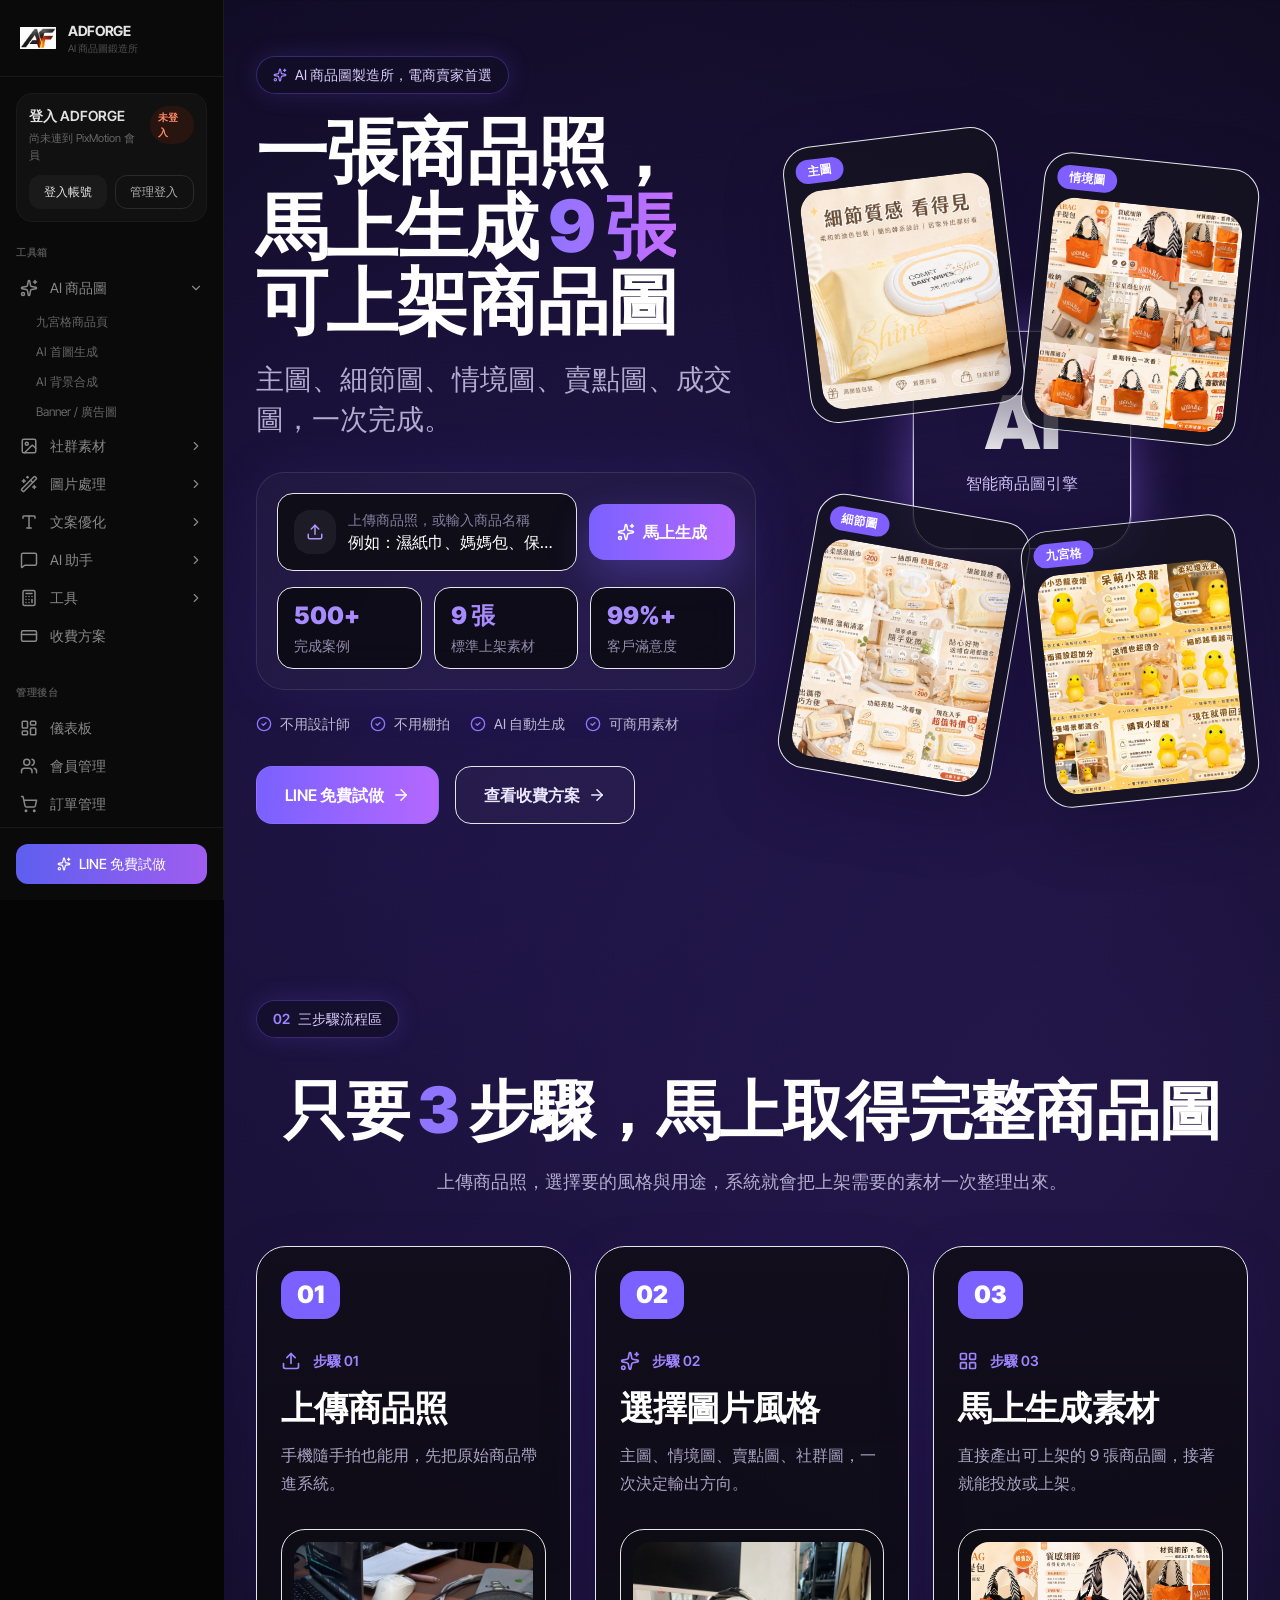
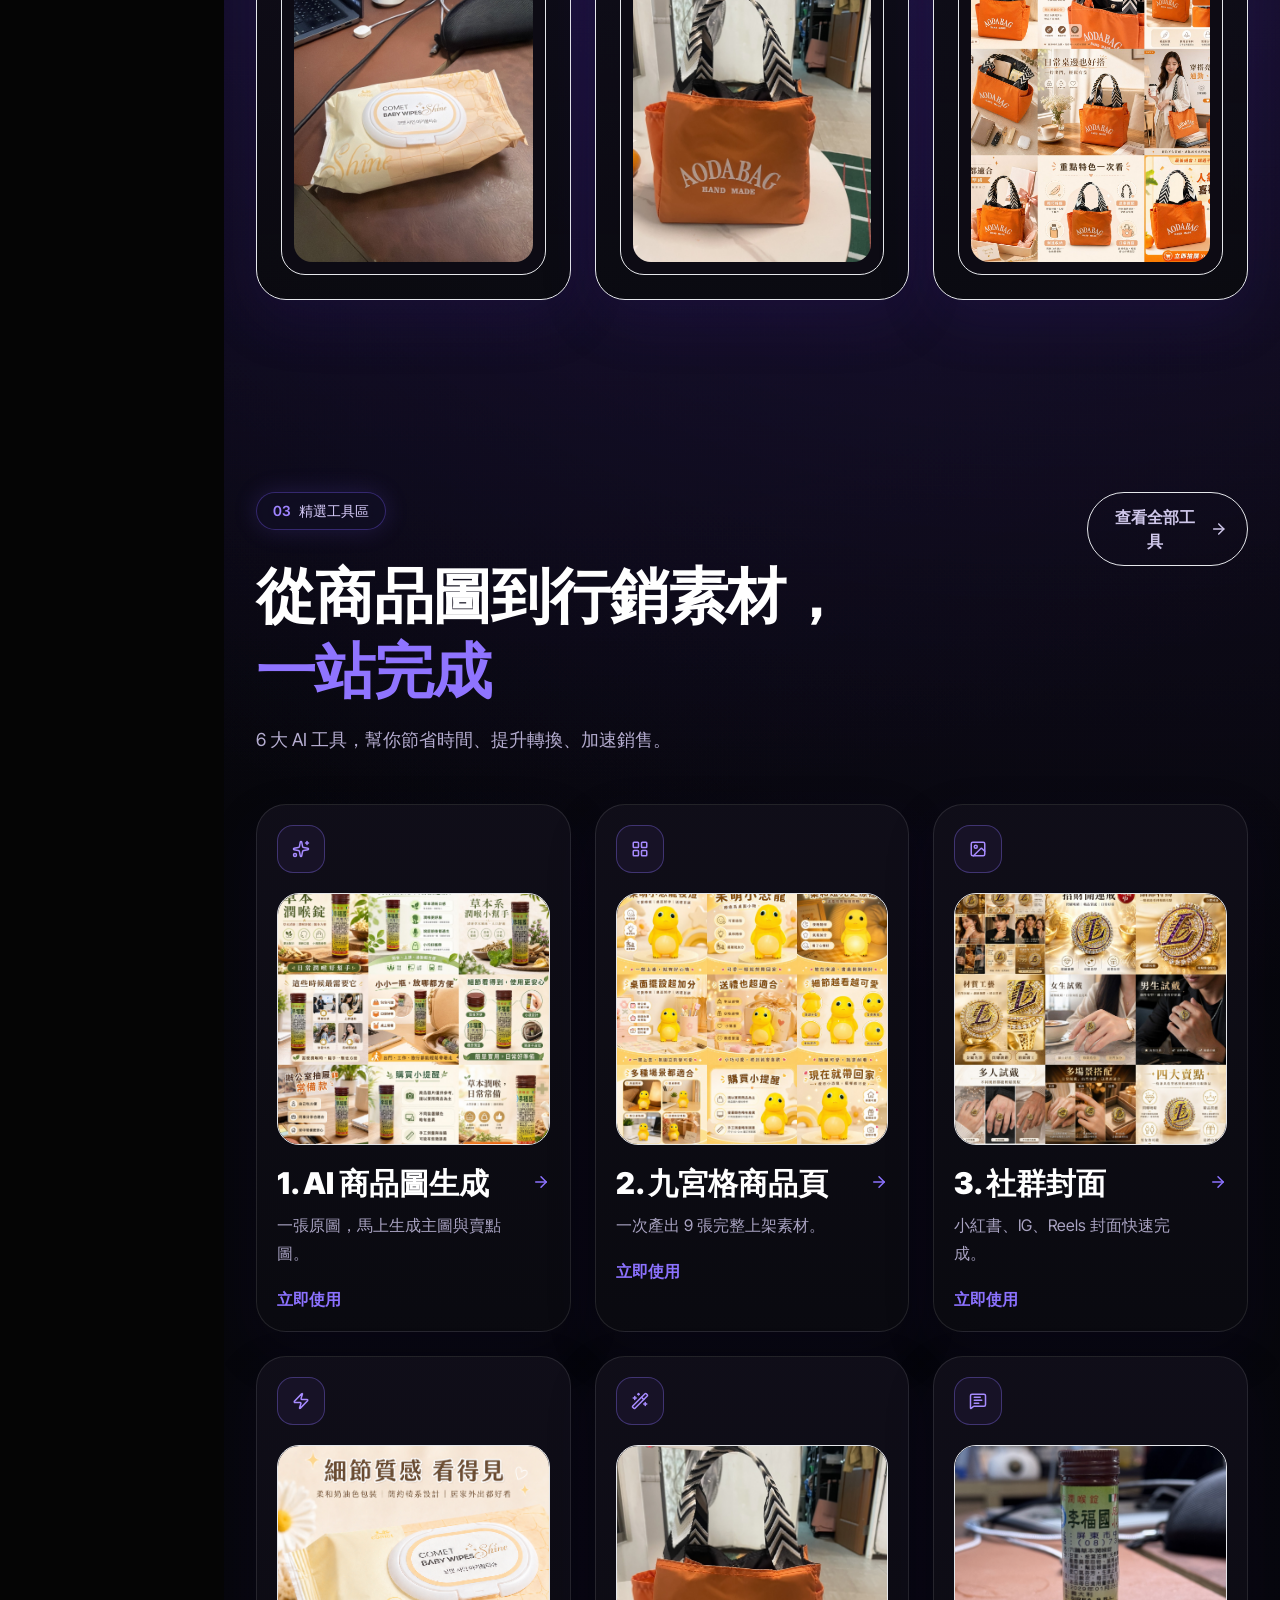
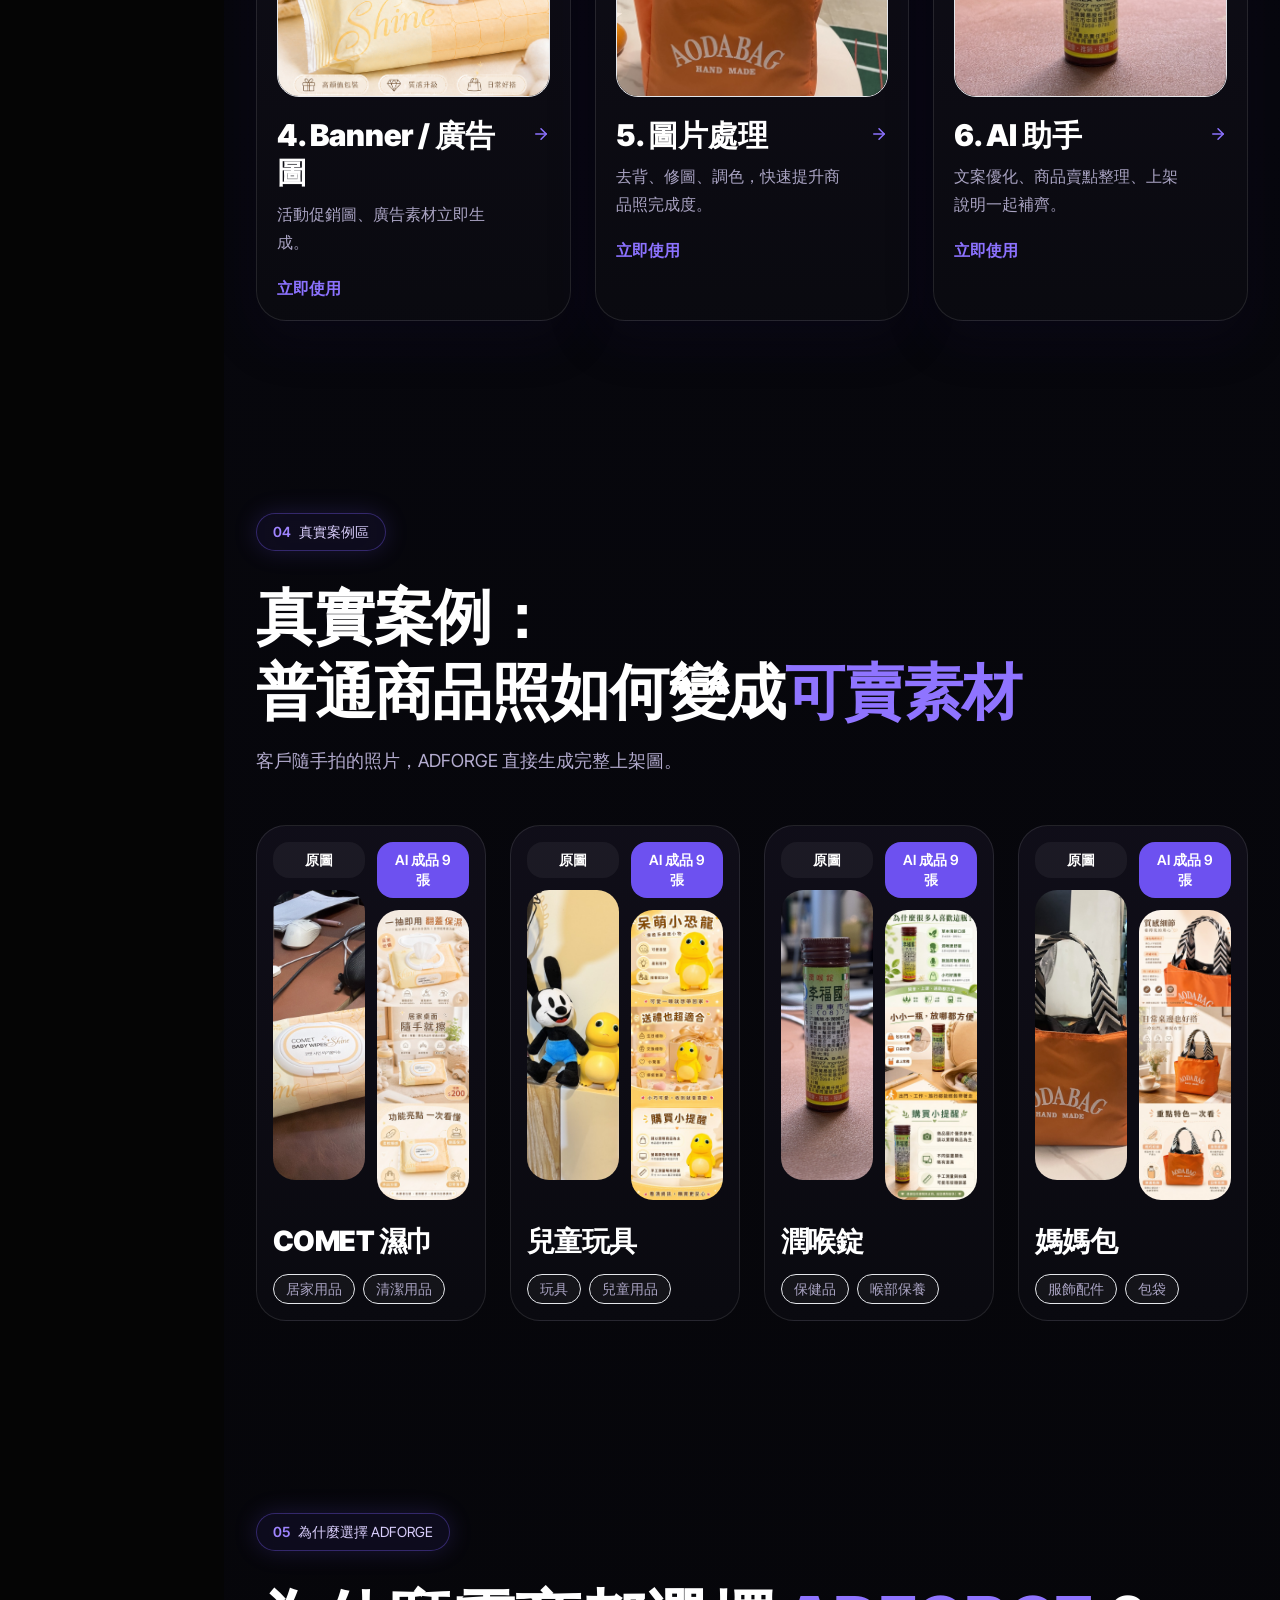
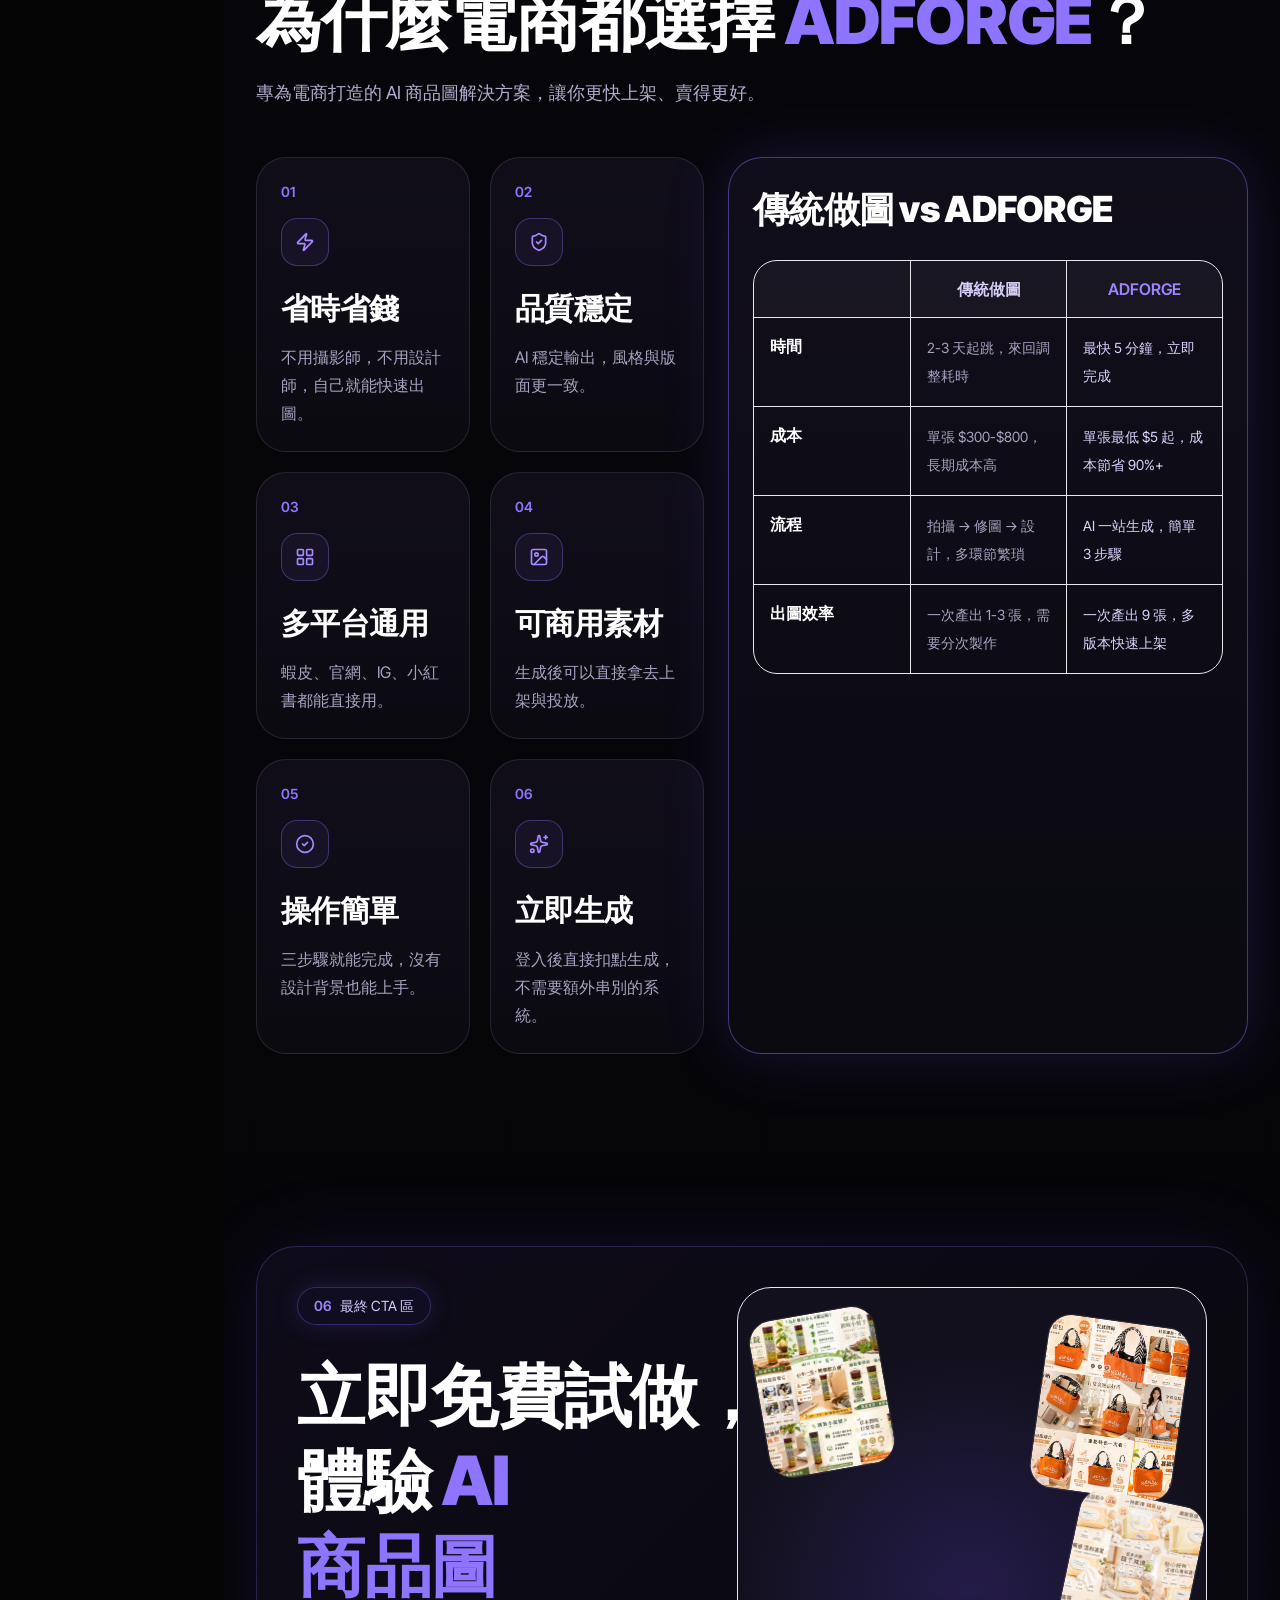
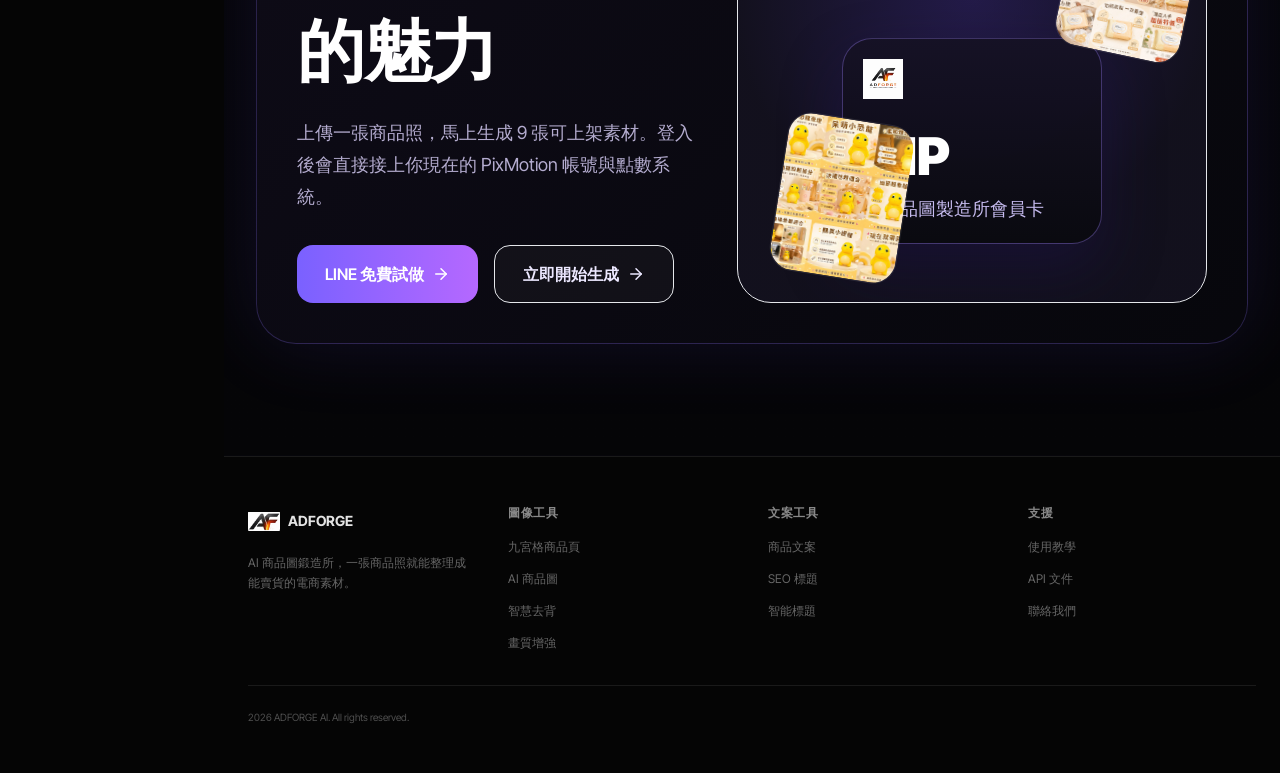
==== commit 7c9abf62: "Deploy updated ADFORGE homepage bundle" ====
--- a/index.html
+++ b/index.html
@@ -33,8 +33,8 @@
       fbq('init', '452503793580179');
       fbq('track', 'PageView');
     </script>
-    <script type="module" crossorigin src="./assets/index-CKyppy_C.js"></script>
-    <link rel="stylesheet" crossorigin href="./assets/index-DlMbcIam.css">
+    <script type="module" crossorigin src="./assets/index-Dt4bZPI2.js"></script>
+    <link rel="stylesheet" crossorigin href="./assets/index-CK5bYtcU.css">
   </head>
   <body style="background-color:#050505!important">
     <noscript>
--- a/assets/index-CK5bYtcU.css
+++ b/assets/index-CK5bYtcU.css
@@ -0,0 +1 @@
+html,body,#root{background-color:#050505!important;color:#e3e3e3}*,:before,:after{--tw-border-spacing-x: 0;--tw-border-spacing-y: 0;--tw-translate-x: 0;--tw-translate-y: 0;--tw-rotate: 0;--tw-skew-x: 0;--tw-skew-y: 0;--tw-scale-x: 1;--tw-scale-y: 1;--tw-pan-x: ;--tw-pan-y: ;--tw-pinch-zoom: ;--tw-scroll-snap-strictness: proximity;--tw-gradient-from-position: ;--tw-gradient-via-position: ;--tw-gradient-to-position: ;--tw-ordinal: ;--tw-slashed-zero: ;--tw-numeric-figure: ;--tw-numeric-spacing: ;--tw-numeric-fraction: ;--tw-ring-inset: ;--tw-ring-offset-width: 0px;--tw-ring-offset-color: #fff;--tw-ring-color: rgb(59 130 246 / .5);--tw-ring-offset-shadow: 0 0 #0000;--tw-ring-shadow: 0 0 #0000;--tw-shadow: 0 0 #0000;--tw-shadow-colored: 0 0 #0000;--tw-blur: ;--tw-brightness: ;--tw-contrast: ;--tw-grayscale: ;--tw-hue-rotate: ;--tw-invert: ;--tw-saturate: ;--tw-sepia: ;--tw-drop-shadow: ;--tw-backdrop-blur: ;--tw-backdrop-brightness: ;--tw-backdrop-contrast: ;--tw-backdrop-grayscale: ;--tw-backdrop-hue-rotate: ;--tw-backdrop-invert: ;--tw-backdrop-opacity: ;--tw-backdrop-saturate: ;--tw-backdrop-sepia: ;--tw-contain-size: ;--tw-contain-layout: ;--tw-contain-paint: ;--tw-contain-style: }::backdrop{--tw-border-spacing-x: 0;--tw-border-spacing-y: 0;--tw-translate-x: 0;--tw-translate-y: 0;--tw-rotate: 0;--tw-skew-x: 0;--tw-skew-y: 0;--tw-scale-x: 1;--tw-scale-y: 1;--tw-pan-x: ;--tw-pan-y: ;--tw-pinch-zoom: ;--tw-scroll-snap-strictness: proximity;--tw-gradient-from-position: ;--tw-gradient-via-position: ;--tw-gradient-to-position: ;--tw-ordinal: ;--tw-slashed-zero: ;--tw-numeric-figure: ;--tw-numeric-spacing: ;--tw-numeric-fraction: ;--tw-ring-inset: ;--tw-ring-offset-width: 0px;--tw-ring-offset-color: #fff;--tw-ring-color: rgb(59 130 246 / .5);--tw-ring-offset-shadow: 0 0 #0000;--tw-ring-shadow: 0 0 #0000;--tw-shadow: 0 0 #0000;--tw-shadow-colored: 0 0 #0000;--tw-blur: ;--tw-brightness: ;--tw-contrast: ;--tw-grayscale: ;--tw-hue-rotate: ;--tw-invert: ;--tw-saturate: ;--tw-sepia: ;--tw-drop-shadow: ;--tw-backdrop-blur: ;--tw-backdrop-brightness: ;--tw-backdrop-contrast: ;--tw-backdrop-grayscale: ;--tw-backdrop-hue-rotate: ;--tw-backdrop-invert: ;--tw-backdrop-opacity: ;--tw-backdrop-saturate: ;--tw-backdrop-sepia: ;--tw-contain-size: ;--tw-contain-layout: ;--tw-contain-paint: ;--tw-contain-style: }*,:before,:after{box-sizing:border-box;border-width:0;border-style:solid;border-color:#e5e7eb}:before,:after{--tw-content: ""}html,:host{line-height:1.5;-webkit-text-size-adjust:100%;-moz-tab-size:4;-o-tab-size:4;tab-size:4;font-family:ui-sans-serif,system-ui,sans-serif,"Apple Color Emoji","Segoe UI Emoji",Segoe UI Symbol,"Noto Color Emoji";font-feature-settings:normal;font-variation-settings:normal;-webkit-tap-highlight-color:transparent}body{margin:0;line-height:inherit}hr{height:0;color:inherit;border-top-width:1px}abbr:where([title]){-webkit-text-decoration:underline dotted;text-decoration:underline dotted}h1,h2,h3,h4,h5,h6{font-size:inherit;font-weight:inherit}a{color:inherit;text-decoration:inherit}b,strong{font-weight:bolder}code,kbd,samp,pre{font-family:ui-monospace,SFMono-Regular,Menlo,Monaco,Consolas,Liberation Mono,Courier New,monospace;font-feature-settings:normal;font-variation-settings:normal;font-size:1em}small{font-size:80%}sub,sup{font-size:75%;line-height:0;position:relative;vertical-align:baseline}sub{bottom:-.25em}sup{top:-.5em}table{text-indent:0;border-color:inherit;border-collapse:collapse}button,input,optgroup,select,textarea{font-family:inherit;font-feature-settings:inherit;font-variation-settings:inherit;font-size:100%;font-weight:inherit;line-height:inherit;letter-spacing:inherit;color:inherit;margin:0;padding:0}button,select{text-transform:none}button,input:where([type=button]),input:where([type=reset]),input:where([type=submit]){-webkit-appearance:button;background-color:transparent;background-image:none}:-moz-focusring{outline:auto}:-moz-ui-invalid{box-shadow:none}progress{vertical-align:baseline}::-webkit-inner-spin-button,::-webkit-outer-spin-button{height:auto}[type=search]{-webkit-appearance:textfield;outline-offset:-2px}::-webkit-search-decoration{-webkit-appearance:none}::-webkit-file-upload-button{-webkit-appearance:button;font:inherit}summary{display:list-item}blockquote,dl,dd,h1,h2,h3,h4,h5,h6,hr,figure,p,pre{margin:0}fieldset{margin:0;padding:0}legend{padding:0}ol,ul,menu{list-style:none;margin:0;padding:0}dialog{padding:0}textarea{resize:vertical}input::-moz-placeholder,textarea::-moz-placeholder{opacity:1;color:#9ca3af}input::placeholder,textarea::placeholder{opacity:1;color:#9ca3af}button,[role=button]{cursor:pointer}:disabled{cursor:default}img,svg,video,canvas,audio,iframe,embed,object{display:block;vertical-align:middle}img,video{max-width:100%;height:auto}[hidden]:where(:not([hidden=until-found])){display:none}:root{color-scheme:dark;--background: 0 0% 2%;--foreground: 0 0% 89%;--card: 0 0% 6.7%;--card-foreground: 0 0% 89%;--popover: 0 0% 6.7%;--popover-foreground: 0 0% 89%;--primary: 245 80% 65%;--primary-foreground: 0 0% 100%;--secondary: 0 0% 10%;--secondary-foreground: 0 0% 89%;--muted: 0 0% 10%;--muted-foreground: 0 0% 45%;--accent: 245 80% 65%;--accent-foreground: 0 0% 100%;--destructive: 14 100% 50%;--destructive-foreground: 0 0% 100%;--border: 0 0% 15%;--input: 0 0% 15%;--ring: 245 80% 65%;--radius: .5rem}html{background-color:#050505!important;color-scheme:dark!important}body{background-color:#050505!important;color:#e3e3e3;font-family:Inter Tight,Noto Sans SC,PingFang SC,sans-serif;-webkit-font-smoothing:antialiased;-moz-osx-font-smoothing:grayscale;overflow-x:hidden}h1,h2,h3,h4,h5,h6{font-family:Inter Tight,Noto Sans SC,PingFang SC,sans-serif;letter-spacing:-.02em;font-weight:700;word-break:keep-all}.sr-only{position:absolute;width:1px;height:1px;padding:0;margin:-1px;overflow:hidden;clip:rect(0,0,0,0);white-space:nowrap;border-width:0}.pointer-events-none{pointer-events:none}.visible{visibility:visible}.invisible{visibility:hidden}.fixed{position:fixed}.absolute{position:absolute}.relative{position:relative}.sticky{position:sticky}.inset-0{inset:0}.inset-x-0{left:0;right:0}.inset-y-0{top:0;bottom:0}.-bottom-12{bottom:-3rem}.-left-12{left:-3rem}.-right-12{right:-3rem}.-right-2{right:-.5rem}.-top-12{top:-3rem}.-top-2{top:-.5rem}.-top-6{top:-1.5rem}.-top-7{top:-1.75rem}.bottom-0{bottom:0}.bottom-4{bottom:1rem}.bottom-6{bottom:1.5rem}.bottom-\[72px\]{bottom:72px}.left-0{left:0}.left-1{left:.25rem}.left-1\/2{left:50%}.left-10{left:2.5rem}.left-2{left:.5rem}.left-3{left:.75rem}.left-4{left:1rem}.left-5{left:1.25rem}.left-\[50\%\]{left:50%}.right-0{right:0}.right-1{right:.25rem}.right-16{right:4rem}.right-2{right:.5rem}.right-3{right:.75rem}.right-4{right:1rem}.right-6{right:1.5rem}.top-0{top:0}.top-1{top:.25rem}.top-1\.5{top:.375rem}.top-1\/2{top:50%}.top-2{top:.5rem}.top-3{top:.75rem}.top-3\.5{top:.875rem}.top-4{top:1rem}.top-52{top:13rem}.top-6{top:1.5rem}.top-8{top:2rem}.top-\[1px\]{top:1px}.top-\[50\%\]{top:50%}.top-\[57\%\]{top:57%}.top-\[60\%\]{top:60%}.top-full{top:100%}.isolate{isolation:isolate}.z-10{z-index:10}.z-20{z-index:20}.z-50{z-index:50}.z-\[100\]{z-index:100}.z-\[1\]{z-index:1}.z-\[200\]{z-index:200}.z-\[55\]{z-index:55}.z-\[56\]{z-index:56}.z-\[60\]{z-index:60}.z-\[61\]{z-index:61}.z-\[62\]{z-index:62}.order-first{order:-9999}.order-last{order:9999}.col-start-2{grid-column-start:2}.row-span-2{grid-row:span 2 / span 2}.row-start-1{grid-row-start:1}.\!m-0{margin:0!important}.-mx-1{margin-left:-.25rem;margin-right:-.25rem}.-my-2{margin-top:-.5rem;margin-bottom:-.5rem}.mx-2{margin-left:.5rem;margin-right:.5rem}.mx-3\.5{margin-left:.875rem;margin-right:.875rem}.mx-auto{margin-left:auto;margin-right:auto}.my-0{margin-top:0;margin-bottom:0}.my-0\.5{margin-top:.125rem;margin-bottom:.125rem}.my-1{margin-top:.25rem;margin-bottom:.25rem}.my-2{margin-top:.5rem;margin-bottom:.5rem}.-ml-1\.5{margin-left:-.375rem}.-ml-4{margin-left:-1rem}.-mt-4{margin-top:-1rem}.mb-1{margin-bottom:.25rem}.mb-1\.5{margin-bottom:.375rem}.mb-10{margin-bottom:2.5rem}.mb-2{margin-bottom:.5rem}.mb-20{margin-bottom:5rem}.mb-3{margin-bottom:.75rem}.mb-4{margin-bottom:1rem}.mb-5{margin-bottom:1.25rem}.mb-6{margin-bottom:1.5rem}.mb-8{margin-bottom:2rem}.ml-1{margin-left:.25rem}.ml-2{margin-left:.5rem}.ml-4{margin-left:1rem}.ml-auto{margin-left:auto}.mr-2{margin-right:.5rem}.mt-0\.5{margin-top:.125rem}.mt-1{margin-top:.25rem}.mt-1\.5{margin-top:.375rem}.mt-10{margin-top:2.5rem}.mt-12{margin-top:3rem}.mt-2{margin-top:.5rem}.mt-3{margin-top:.75rem}.mt-4{margin-top:1rem}.mt-5{margin-top:1.25rem}.mt-6{margin-top:1.5rem}.mt-7{margin-top:1.75rem}.mt-8{margin-top:2rem}.mt-auto{margin-top:auto}.line-clamp-1{overflow:hidden;display:-webkit-box;-webkit-box-orient:vertical;-webkit-line-clamp:1}.line-clamp-2{overflow:hidden;display:-webkit-box;-webkit-box-orient:vertical;-webkit-line-clamp:2}.line-clamp-6{overflow:hidden;display:-webkit-box;-webkit-box-orient:vertical;-webkit-line-clamp:6}.block{display:block}.inline-block{display:inline-block}.inline{display:inline}.flex{display:flex}.inline-flex{display:inline-flex}.table{display:table}.table-caption{display:table-caption}.table-cell{display:table-cell}.table-row{display:table-row}.grid{display:grid}.hidden{display:none}.aspect-square{aspect-ratio:1 / 1}.aspect-video{aspect-ratio:16 / 9}.size-10{width:2.5rem;height:2.5rem}.size-2{width:.5rem;height:.5rem}.size-2\.5{width:.625rem;height:.625rem}.size-3{width:.75rem;height:.75rem}.size-3\.5{width:.875rem;height:.875rem}.size-4{width:1rem;height:1rem}.size-6{width:1.5rem;height:1.5rem}.size-7{width:1.75rem;height:1.75rem}.size-8{width:2rem;height:2rem}.size-9{width:2.25rem;height:2.25rem}.size-auto{width:auto;height:auto}.size-full{width:100%;height:100%}.h-1\.5{height:.375rem}.h-10{height:2.5rem}.h-11{height:2.75rem}.h-12{height:3rem}.h-14{height:3.5rem}.h-16{height:4rem}.h-2{height:.5rem}.h-2\.5{height:.625rem}.h-3{height:.75rem}.h-3\.5{height:.875rem}.h-32{height:8rem}.h-4{height:1rem}.h-40{height:10rem}.h-44{height:11rem}.h-48{height:12rem}.h-5{height:1.25rem}.h-6{height:1.5rem}.h-64{height:16rem}.h-7{height:1.75rem}.h-8{height:2rem}.h-80{height:20rem}.h-9{height:2.25rem}.h-\[1\.15rem\]{height:1.15rem}.h-\[220px\]{height:220px}.h-\[250px\]{height:250px}.h-\[290px\]{height:290px}.h-\[320px\]{height:320px}.h-\[calc\(100\%-1px\)\]{height:calc(100% - 1px)}.h-\[var\(--radix-navigation-menu-viewport-height\)\]{height:var(--radix-navigation-menu-viewport-height)}.h-\[var\(--radix-select-trigger-height\)\]{height:var(--radix-select-trigger-height)}.h-auto{height:auto}.h-full{height:100%}.h-px{height:1px}.h-screen{height:100vh}.h-svh{height:100svh}.max-h-72{max-height:18rem}.max-h-\[300px\]{max-height:300px}.max-h-\[360px\]{max-height:360px}.max-h-\[75vh\]{max-height:75vh}.max-h-\[80vh\]{max-height:80vh}.max-h-\[92vh\]{max-height:92vh}.max-h-full{max-height:100%}.min-h-0{min-height:0px}.min-h-16{min-height:4rem}.min-h-4{min-height:1rem}.min-h-\[200px\]{min-height:200px}.min-h-\[220px\]{min-height:220px}.min-h-\[360px\]{min-height:360px}.min-h-\[480px\]{min-height:480px}.min-h-\[560px\]{min-height:560px}.min-h-screen{min-height:100vh}.min-h-svh{min-height:100svh}.w-0{width:0px}.w-1{width:.25rem}.w-10{width:2.5rem}.w-11{width:2.75rem}.w-12{width:3rem}.w-14{width:3.5rem}.w-16{width:4rem}.w-2{width:.5rem}.w-2\.5{width:.625rem}.w-3{width:.75rem}.w-3\.5{width:.875rem}.w-3\/4{width:75%}.w-32{width:8rem}.w-36{width:9rem}.w-4{width:1rem}.w-48{width:12rem}.w-5{width:1.25rem}.w-6{width:1.5rem}.w-64{width:16rem}.w-7{width:1.75rem}.w-72{width:18rem}.w-8{width:2rem}.w-9{width:2.25rem}.w-\[100px\]{width:100px}.w-\[220px\]{width:220px}.w-\[260px\]{width:260px}.w-auto{width:auto}.w-fit{width:-moz-fit-content;width:fit-content}.w-full{width:100%}.w-max{width:-moz-max-content;width:max-content}.w-px{width:1px}.min-w-0{min-width:0px}.min-w-10{min-width:2.5rem}.min-w-5{min-width:1.25rem}.min-w-8{min-width:2rem}.min-w-9{min-width:2.25rem}.min-w-\[12rem\]{min-width:12rem}.min-w-\[8rem\]{min-width:8rem}.min-w-\[var\(--radix-select-trigger-width\)\]{min-width:var(--radix-select-trigger-width)}.max-w-2xl{max-width:42rem}.max-w-3xl{max-width:48rem}.max-w-4xl{max-width:56rem}.max-w-5xl{max-width:64rem}.max-w-6xl{max-width:72rem}.max-w-7xl{max-width:80rem}.max-w-\[540px\]{max-width:540px}.max-w-\[60\%\]{max-width:60%}.max-w-\[80\%\]{max-width:80%}.max-w-\[calc\(100\%-2rem\)\]{max-width:calc(100% - 2rem)}.max-w-full{max-width:100%}.max-w-max{max-width:-moz-max-content;max-width:max-content}.max-w-sm{max-width:24rem}.flex-1{flex:1 1 0%}.flex-shrink-0,.shrink-0{flex-shrink:0}.grow{flex-grow:1}.grow-0{flex-grow:0}.basis-full{flex-basis:100%}.caption-bottom{caption-side:bottom}.border-collapse{border-collapse:collapse}.-translate-x-1\/2{--tw-translate-x: -50%;transform:translate(var(--tw-translate-x),var(--tw-translate-y)) rotate(var(--tw-rotate)) skew(var(--tw-skew-x)) skewY(var(--tw-skew-y)) scaleX(var(--tw-scale-x)) scaleY(var(--tw-scale-y))}.-translate-x-full{--tw-translate-x: -100%;transform:translate(var(--tw-translate-x),var(--tw-translate-y)) rotate(var(--tw-rotate)) skew(var(--tw-skew-x)) skewY(var(--tw-skew-y)) scaleX(var(--tw-scale-x)) scaleY(var(--tw-scale-y))}.-translate-x-px{--tw-translate-x: -1px;transform:translate(var(--tw-translate-x),var(--tw-translate-y)) rotate(var(--tw-rotate)) skew(var(--tw-skew-x)) skewY(var(--tw-skew-y)) scaleX(var(--tw-scale-x)) scaleY(var(--tw-scale-y))}.-translate-y-1\/2{--tw-translate-y: -50%;transform:translate(var(--tw-translate-x),var(--tw-translate-y)) rotate(var(--tw-rotate)) skew(var(--tw-skew-x)) skewY(var(--tw-skew-y)) scaleX(var(--tw-scale-x)) scaleY(var(--tw-scale-y))}.-translate-y-2{--tw-translate-y: -.5rem;transform:translate(var(--tw-translate-x),var(--tw-translate-y)) rotate(var(--tw-rotate)) skew(var(--tw-skew-x)) skewY(var(--tw-skew-y)) scaleX(var(--tw-scale-x)) scaleY(var(--tw-scale-y))}.-translate-y-8{--tw-translate-y: -2rem;transform:translate(var(--tw-translate-x),var(--tw-translate-y)) rotate(var(--tw-rotate)) skew(var(--tw-skew-x)) skewY(var(--tw-skew-y)) scaleX(var(--tw-scale-x)) scaleY(var(--tw-scale-y))}.translate-x-0{--tw-translate-x: 0px;transform:translate(var(--tw-translate-x),var(--tw-translate-y)) rotate(var(--tw-rotate)) skew(var(--tw-skew-x)) skewY(var(--tw-skew-y)) scaleX(var(--tw-scale-x)) scaleY(var(--tw-scale-y))}.translate-x-\[-50\%\]{--tw-translate-x: -50%;transform:translate(var(--tw-translate-x),var(--tw-translate-y)) rotate(var(--tw-rotate)) skew(var(--tw-skew-x)) skewY(var(--tw-skew-y)) scaleX(var(--tw-scale-x)) scaleY(var(--tw-scale-y))}.translate-x-px{--tw-translate-x: 1px;transform:translate(var(--tw-translate-x),var(--tw-translate-y)) rotate(var(--tw-rotate)) skew(var(--tw-skew-x)) skewY(var(--tw-skew-y)) scaleX(var(--tw-scale-x)) scaleY(var(--tw-scale-y))}.translate-y-0\.5{--tw-translate-y: .125rem;transform:translate(var(--tw-translate-x),var(--tw-translate-y)) rotate(var(--tw-rotate)) skew(var(--tw-skew-x)) skewY(var(--tw-skew-y)) scaleX(var(--tw-scale-x)) scaleY(var(--tw-scale-y))}.translate-y-10{--tw-translate-y: 2.5rem;transform:translate(var(--tw-translate-x),var(--tw-translate-y)) rotate(var(--tw-rotate)) skew(var(--tw-skew-x)) skewY(var(--tw-skew-y)) scaleX(var(--tw-scale-x)) scaleY(var(--tw-scale-y))}.translate-y-14{--tw-translate-y: 3.5rem;transform:translate(var(--tw-translate-x),var(--tw-translate-y)) rotate(var(--tw-rotate)) skew(var(--tw-skew-x)) skewY(var(--tw-skew-y)) scaleX(var(--tw-scale-x)) scaleY(var(--tw-scale-y))}.translate-y-\[-50\%\]{--tw-translate-y: -50%;transform:translate(var(--tw-translate-x),var(--tw-translate-y)) rotate(var(--tw-rotate)) skew(var(--tw-skew-x)) skewY(var(--tw-skew-y)) scaleX(var(--tw-scale-x)) scaleY(var(--tw-scale-y))}.translate-y-\[calc\(-50\%_-_2px\)\]{--tw-translate-y: calc(-50% - 2px) ;transform:translate(var(--tw-translate-x),var(--tw-translate-y)) rotate(var(--tw-rotate)) skew(var(--tw-skew-x)) skewY(var(--tw-skew-y)) scaleX(var(--tw-scale-x)) scaleY(var(--tw-scale-y))}.rotate-180{--tw-rotate: 180deg;transform:translate(var(--tw-translate-x),var(--tw-translate-y)) rotate(var(--tw-rotate)) skew(var(--tw-skew-x)) skewY(var(--tw-skew-y)) scaleX(var(--tw-scale-x)) scaleY(var(--tw-scale-y))}.rotate-45{--tw-rotate: 45deg;transform:translate(var(--tw-translate-x),var(--tw-translate-y)) rotate(var(--tw-rotate)) skew(var(--tw-skew-x)) skewY(var(--tw-skew-y)) scaleX(var(--tw-scale-x)) scaleY(var(--tw-scale-y))}.rotate-90{--tw-rotate: 90deg;transform:translate(var(--tw-translate-x),var(--tw-translate-y)) rotate(var(--tw-rotate)) skew(var(--tw-skew-x)) skewY(var(--tw-skew-y)) scaleX(var(--tw-scale-x)) scaleY(var(--tw-scale-y))}.rotate-\[-10deg\]{--tw-rotate: -10deg;transform:translate(var(--tw-translate-x),var(--tw-translate-y)) rotate(var(--tw-rotate)) skew(var(--tw-skew-x)) skewY(var(--tw-skew-y)) scaleX(var(--tw-scale-x)) scaleY(var(--tw-scale-y))}.rotate-\[-6deg\]{--tw-rotate: -6deg;transform:translate(var(--tw-translate-x),var(--tw-translate-y)) rotate(var(--tw-rotate)) skew(var(--tw-skew-x)) skewY(var(--tw-skew-y)) scaleX(var(--tw-scale-x)) scaleY(var(--tw-scale-y))}.rotate-\[-7deg\]{--tw-rotate: -7deg;transform:translate(var(--tw-translate-x),var(--tw-translate-y)) rotate(var(--tw-rotate)) skew(var(--tw-skew-x)) skewY(var(--tw-skew-y)) scaleX(var(--tw-scale-x)) scaleY(var(--tw-scale-y))}.rotate-\[10deg\]{--tw-rotate: 10deg;transform:translate(var(--tw-translate-x),var(--tw-translate-y)) rotate(var(--tw-rotate)) skew(var(--tw-skew-x)) skewY(var(--tw-skew-y)) scaleX(var(--tw-scale-x)) scaleY(var(--tw-scale-y))}.rotate-\[12deg\]{--tw-rotate: 12deg;transform:translate(var(--tw-translate-x),var(--tw-translate-y)) rotate(var(--tw-rotate)) skew(var(--tw-skew-x)) skewY(var(--tw-skew-y)) scaleX(var(--tw-scale-x)) scaleY(var(--tw-scale-y))}.rotate-\[6deg\]{--tw-rotate: 6deg;transform:translate(var(--tw-translate-x),var(--tw-translate-y)) rotate(var(--tw-rotate)) skew(var(--tw-skew-x)) skewY(var(--tw-skew-y)) scaleX(var(--tw-scale-x)) scaleY(var(--tw-scale-y))}.rotate-\[8deg\]{--tw-rotate: 8deg;transform:translate(var(--tw-translate-x),var(--tw-translate-y)) rotate(var(--tw-rotate)) skew(var(--tw-skew-x)) skewY(var(--tw-skew-y)) scaleX(var(--tw-scale-x)) scaleY(var(--tw-scale-y))}.rotate-\[9deg\]{--tw-rotate: 9deg;transform:translate(var(--tw-translate-x),var(--tw-translate-y)) rotate(var(--tw-rotate)) skew(var(--tw-skew-x)) skewY(var(--tw-skew-y)) scaleX(var(--tw-scale-x)) scaleY(var(--tw-scale-y))}.transform{transform:translate(var(--tw-translate-x),var(--tw-translate-y)) rotate(var(--tw-rotate)) skew(var(--tw-skew-x)) skewY(var(--tw-skew-y)) scaleX(var(--tw-scale-x)) scaleY(var(--tw-scale-y))}@keyframes caret-blink{0%,70%,to{opacity:1}20%,50%{opacity:0}}.animate-caret-blink{animation:caret-blink 1.25s ease-out infinite}@keyframes pulse{50%{opacity:.5}}.animate-pulse{animation:pulse 2s cubic-bezier(.4,0,.6,1) infinite}@keyframes spin{to{transform:rotate(360deg)}}.animate-spin{animation:spin 1s linear infinite}.cursor-default{cursor:default}.cursor-grab{cursor:grab}.cursor-move{cursor:move}.cursor-pointer{cursor:pointer}.cursor-text{cursor:text}.touch-none{touch-action:none}.select-none{-webkit-user-select:none;-moz-user-select:none;user-select:none}.resize-none{resize:none}.resize{resize:both}.scroll-my-1{scroll-margin-top:.25rem;scroll-margin-bottom:.25rem}.scroll-py-1{scroll-padding-top:.25rem;scroll-padding-bottom:.25rem}.list-disc{list-style-type:disc}.list-none{list-style-type:none}.appearance-none{-webkit-appearance:none;-moz-appearance:none;appearance:none}.auto-rows-min{grid-auto-rows:min-content}.grid-cols-1{grid-template-columns:repeat(1,minmax(0,1fr))}.grid-cols-2{grid-template-columns:repeat(2,minmax(0,1fr))}.grid-cols-3{grid-template-columns:repeat(3,minmax(0,1fr))}.grid-cols-\[0_1fr\]{grid-template-columns:0 1fr}.grid-rows-\[auto_auto\]{grid-template-rows:auto auto}.flex-row{flex-direction:row}.flex-col{flex-direction:column}.flex-col-reverse{flex-direction:column-reverse}.flex-wrap{flex-wrap:wrap}.place-content-center{place-content:center}.items-start{align-items:flex-start}.items-end{align-items:flex-end}.items-center{align-items:center}.items-stretch{align-items:stretch}.justify-start{justify-content:flex-start}.justify-end{justify-content:flex-end}.justify-center{justify-content:center}.justify-between{justify-content:space-between}.justify-around{justify-content:space-around}.justify-items-start{justify-items:start}.gap-0\.5{gap:.125rem}.gap-1{gap:.25rem}.gap-1\.5{gap:.375rem}.gap-10{gap:2.5rem}.gap-2{gap:.5rem}.gap-2\.5{gap:.625rem}.gap-3{gap:.75rem}.gap-4{gap:1rem}.gap-5{gap:1.25rem}.gap-6{gap:1.5rem}.gap-7{gap:1.75rem}.gap-8{gap:2rem}.gap-\[--spacing\(var\(--gap\)\)\]{gap:var(--spacing(var(--gap)))}.gap-y-0\.5{row-gap:.125rem}.space-y-0\.5>:not([hidden])~:not([hidden]){--tw-space-y-reverse: 0;margin-top:calc(.125rem * calc(1 - var(--tw-space-y-reverse)));margin-bottom:calc(.125rem * var(--tw-space-y-reverse))}.space-y-2>:not([hidden])~:not([hidden]){--tw-space-y-reverse: 0;margin-top:calc(.5rem * calc(1 - var(--tw-space-y-reverse)));margin-bottom:calc(.5rem * var(--tw-space-y-reverse))}.space-y-3>:not([hidden])~:not([hidden]){--tw-space-y-reverse: 0;margin-top:calc(.75rem * calc(1 - var(--tw-space-y-reverse)));margin-bottom:calc(.75rem * var(--tw-space-y-reverse))}.space-y-4>:not([hidden])~:not([hidden]){--tw-space-y-reverse: 0;margin-top:calc(1rem * calc(1 - var(--tw-space-y-reverse)));margin-bottom:calc(1rem * var(--tw-space-y-reverse))}.space-y-6>:not([hidden])~:not([hidden]){--tw-space-y-reverse: 0;margin-top:calc(1.5rem * calc(1 - var(--tw-space-y-reverse)));margin-bottom:calc(1.5rem * var(--tw-space-y-reverse))}.self-start{align-self:flex-start}.self-stretch{align-self:stretch}.justify-self-end{justify-self:end}.overflow-auto{overflow:auto}.overflow-hidden{overflow:hidden}.overflow-x-auto{overflow-x:auto}.overflow-y-auto{overflow-y:auto}.overflow-x-hidden{overflow-x:hidden}.truncate{overflow:hidden;text-overflow:ellipsis;white-space:nowrap}.whitespace-nowrap{white-space:nowrap}.whitespace-pre-wrap{white-space:pre-wrap}.text-balance{text-wrap:balance}.break-words{overflow-wrap:break-word}.rounded{border-radius:.25rem}.rounded-2xl{border-radius:1rem}.rounded-3xl{border-radius:1.5rem}.rounded-\[18px\]{border-radius:18px}.rounded-\[22px\]{border-radius:22px}.rounded-\[24px\]{border-radius:24px}.rounded-\[28px\]{border-radius:28px}.rounded-\[2px\]{border-radius:2px}.rounded-\[30px\]{border-radius:30px}.rounded-\[34px\]{border-radius:34px}.rounded-\[40px\]{border-radius:40px}.rounded-\[4px\]{border-radius:4px}.rounded-\[calc\(var\(--radius\)-5px\)\]{border-radius:calc(var(--radius) - 5px)}.rounded-\[inherit\]{border-radius:inherit}.rounded-full{border-radius:9999px}.rounded-lg{border-radius:var(--radius)}.rounded-md{border-radius:calc(var(--radius) - 2px)}.rounded-none{border-radius:0}.rounded-sm{border-radius:calc(var(--radius) - 4px)}.rounded-xl{border-radius:calc(var(--radius) + 4px)}.rounded-xs{border-radius:calc(var(--radius) - 6px)}.rounded-l-md{border-top-left-radius:calc(var(--radius) - 2px);border-bottom-left-radius:calc(var(--radius) - 2px)}.rounded-r-md{border-top-right-radius:calc(var(--radius) - 2px);border-bottom-right-radius:calc(var(--radius) - 2px)}.rounded-bl-md{border-bottom-left-radius:calc(var(--radius) - 2px)}.rounded-br-md{border-bottom-right-radius:calc(var(--radius) - 2px)}.rounded-tl-sm{border-top-left-radius:calc(var(--radius) - 4px)}.border{border-width:1px}.border-0{border-width:0px}.border-2{border-width:2px}.border-\[1\.5px\]{border-width:1.5px}.border-y{border-top-width:1px;border-bottom-width:1px}.border-b{border-bottom-width:1px}.border-l{border-left-width:1px}.border-r{border-right-width:1px}.border-t{border-top-width:1px}.border-dashed{border-style:dashed}.border-\[\#00c853\]\/20{border-color:#00c85333}.border-\[\#00c853\]\/30{border-color:#00c8534d}.border-\[\#0a0a0a\]{--tw-border-opacity: 1;border-color:rgb(10 10 10 / var(--tw-border-opacity, 1))}.border-\[\#14532d\]{--tw-border-opacity: 1;border-color:rgb(20 83 45 / var(--tw-border-opacity, 1))}.border-\[\#1a1a1a\]{--tw-border-opacity: 1;border-color:rgb(26 26 26 / var(--tw-border-opacity, 1))}.border-\[\#1f1f1f\]{--tw-border-opacity: 1;border-color:rgb(31 31 31 / var(--tw-border-opacity, 1))}.border-\[\#222\]{--tw-border-opacity: 1;border-color:rgb(34 34 34 / var(--tw-border-opacity, 1))}.border-\[\#262626\]{--tw-border-opacity: 1;border-color:rgb(38 38 38 / var(--tw-border-opacity, 1))}.border-\[\#2a2a2a\]{--tw-border-opacity: 1;border-color:rgb(42 42 42 / var(--tw-border-opacity, 1))}.border-\[\#2b2b2b\]{--tw-border-opacity: 1;border-color:rgb(43 43 43 / var(--tw-border-opacity, 1))}.border-\[\#333\]{--tw-border-opacity: 1;border-color:rgb(51 51 51 / var(--tw-border-opacity, 1))}.border-\[\#5d5fef\]{--tw-border-opacity: 1;border-color:rgb(93 95 239 / var(--tw-border-opacity, 1))}.border-\[\#5d5fef\]\/20{border-color:#5d5fef33}.border-\[\#5d5fef\]\/25{border-color:#5d5fef40}.border-\[\#5d5fef\]\/30{border-color:#5d5fef4d}.border-\[\#5d5fef\]\/40{border-color:#5d5fef66}.border-\[\#7c5cff\]\/35{border-color:#7c5cff59}.border-\[\#7d71ff\]{--tw-border-opacity: 1;border-color:rgb(125 113 255 / var(--tw-border-opacity, 1))}.border-\[\#8a70ff\]\/25{border-color:#8a70ff40}.border-\[\#8c72ff\]\/35{border-color:#8c72ff59}.border-\[\#8d74ff\]\/45{border-color:#8d74ff73}.border-\[\#8e73ff\]\/50{border-color:#8e73ff80}.border-\[\#9a7fff\]\/35{border-color:#9a7fff59}.border-\[\#aa87ff\]\/50{border-color:#aa87ff80}.border-\[\#ff3d00\]\/30{border-color:#ff3d004d}.border-border{border-color:hsl(var(--border))}.border-border\/50{border-color:hsl(var(--border) / .5)}.border-input{border-color:hsl(var(--input))}.border-primary{border-color:hsl(var(--primary))}.border-sidebar-border{border-color:hsl(var(--sidebar-border))}.border-transparent{border-color:transparent}.border-white\/10{border-color:#ffffff1a}.border-l-transparent{border-left-color:transparent}.border-t-transparent{border-top-color:transparent}.bg-\[\#050505\]{--tw-bg-opacity: 1;background-color:rgb(5 5 5 / var(--tw-bg-opacity, 1))}.bg-\[\#050507\]{--tw-bg-opacity: 1;background-color:rgb(5 5 7 / var(--tw-bg-opacity, 1))}.bg-\[\#07210f\]{--tw-bg-opacity: 1;background-color:rgb(7 33 15 / var(--tw-bg-opacity, 1))}.bg-\[\#080808\]{--tw-bg-opacity: 1;background-color:rgb(8 8 8 / var(--tw-bg-opacity, 1))}.bg-\[\#0a0a0a\]{--tw-bg-opacity: 1;background-color:rgb(10 10 10 / var(--tw-bg-opacity, 1))}.bg-\[\#0d0b14\]{--tw-bg-opacity: 1;background-color:rgb(13 11 20 / var(--tw-bg-opacity, 1))}.bg-\[\#0d0c14\]\/90{background-color:#0d0c14e6}.bg-\[\#0f0d16\]{--tw-bg-opacity: 1;background-color:rgb(15 13 22 / var(--tw-bg-opacity, 1))}.bg-\[\#0f0d18\]{--tw-bg-opacity: 1;background-color:rgb(15 13 24 / var(--tw-bg-opacity, 1))}.bg-\[\#111111\],.bg-\[\#111\]{--tw-bg-opacity: 1;background-color:rgb(17 17 17 / var(--tw-bg-opacity, 1))}.bg-\[\#111\]\/80{background-color:#111c}.bg-\[\#111\]\/95{background-color:#111111f2}.bg-\[\#120f25\]\/70{background-color:#120f25b3}.bg-\[\#140f2e\]\/55{background-color:#140f2e8c}.bg-\[\#151320\]\/80{background-color:#151320cc}.bg-\[\#161616\]{--tw-bg-opacity: 1;background-color:rgb(22 22 22 / var(--tw-bg-opacity, 1))}.bg-\[\#171226\]{--tw-bg-opacity: 1;background-color:rgb(23 18 38 / var(--tw-bg-opacity, 1))}.bg-\[\#1a1a1a\]{--tw-bg-opacity: 1;background-color:rgb(26 26 26 / var(--tw-bg-opacity, 1))}.bg-\[\#333\]{--tw-bg-opacity: 1;background-color:rgb(51 51 51 / var(--tw-bg-opacity, 1))}.bg-\[\#5d5fef\]{--tw-bg-opacity: 1;background-color:rgb(93 95 239 / var(--tw-bg-opacity, 1))}.bg-\[\#5d5fef\]\/10{background-color:#5d5fef1a}.bg-\[\#5d5fef\]\/15{background-color:#5d5fef26}.bg-\[\#5d5fef\]\/20{background-color:#5d5fef33}.bg-\[\#6d51f0\]{--tw-bg-opacity: 1;background-color:rgb(109 81 240 / var(--tw-bg-opacity, 1))}.bg-\[\#7b61ff\]{--tw-bg-opacity: 1;background-color:rgb(123 97 255 / var(--tw-bg-opacity, 1))}.bg-\[\#7f5fff\]{--tw-bg-opacity: 1;background-color:rgb(127 95 255 / var(--tw-bg-opacity, 1))}.bg-\[\#ff3d00\]{--tw-bg-opacity: 1;background-color:rgb(255 61 0 / var(--tw-bg-opacity, 1))}.bg-\[\#ff3d00\]\/10{background-color:#ff3d001a}.bg-accent{background-color:hsl(var(--accent))}.bg-background{background-color:hsl(var(--background))}.bg-black\/50{background-color:#00000080}.bg-black\/60{background-color:#0009}.bg-black\/90{background-color:#000000e6}.bg-black\/95{background-color:#000000f2}.bg-border{background-color:hsl(var(--border))}.bg-card{background-color:hsl(var(--card))}.bg-destructive{--tw-bg-opacity: 1;background-color:hsl(var(--destructive) / var(--tw-bg-opacity, 1))}.bg-foreground{background-color:hsl(var(--foreground))}.bg-input{background-color:hsl(var(--input))}.bg-muted{background-color:hsl(var(--muted))}.bg-muted\/50{background-color:hsl(var(--muted) / .5)}.bg-popover{background-color:hsl(var(--popover))}.bg-primary{background-color:hsl(var(--primary))}.bg-primary\/20{background-color:hsl(var(--primary) / .2)}.bg-secondary{background-color:hsl(var(--secondary))}.bg-sidebar{background-color:hsl(var(--sidebar-background))}.bg-sidebar-border{background-color:hsl(var(--sidebar-border))}.bg-transparent{background-color:transparent}.bg-white{--tw-bg-opacity: 1;background-color:rgb(255 255 255 / var(--tw-bg-opacity, 1))}.bg-white\/\[0\.03\]{background-color:#ffffff08}.bg-white\/\[0\.04\]{background-color:#ffffff0a}.bg-white\/\[0\.05\]{background-color:#ffffff0d}.bg-white\/\[0\.06\]{background-color:#ffffff0f}.bg-\[linear-gradient\(135deg\,rgba\(15\,12\,25\,0\.98\)\,rgba\(7\,7\,12\,0\.98\)\)\]{background-image:linear-gradient(135deg,#0f0c19fa,#07070cfa)}.bg-\[linear-gradient\(180deg\,rgba\(148\,109\,255\,0\.26\)\,rgba\(63\,36\,143\,0\.18\)\)\]{background-image:linear-gradient(180deg,#946dff42,#3f248f2e)}.bg-\[linear-gradient\(180deg\,rgba\(16\,14\,25\,0\.98\)\,rgba\(10\,10\,16\,0\.98\)\)\]{background-image:linear-gradient(180deg,#100e19fa,#0a0a10fa)}.bg-\[linear-gradient\(180deg\,rgba\(17\,14\,26\,0\.98\)\,rgba\(11\,10\,17\,0\.98\)\)\]{background-image:linear-gradient(180deg,#110e1afa,#0b0a11fa)}.bg-\[linear-gradient\(180deg\,rgba\(17\,14\,27\,0\.98\)\,rgba\(10\,10\,16\,0\.98\)\)\]{background-image:linear-gradient(180deg,#110e1bfa,#0a0a10fa)}.bg-\[linear-gradient\(180deg\,rgba\(17\,14\,28\,0\.98\)\,rgba\(10\,10\,16\,0\.96\)\)\]{background-image:linear-gradient(180deg,#110e1cfa,#0a0a10f5)}.bg-\[linear-gradient\(180deg\,rgba\(22\,18\,37\,0\.98\)\,rgba\(10\,10\,16\,0\.98\)\)\]{background-image:linear-gradient(180deg,#161225fa,#0a0a10fa)}.bg-\[radial-gradient\(circle_at_center\,rgba\(119\,87\,255\,0\.24\)\,rgba\(19\,17\,30\,0\.92\)_62\%\)\]{background-image:radial-gradient(circle at center,#7757ff3d,#13111eeb 62%)}.bg-gradient-to-b{background-image:linear-gradient(to bottom,var(--tw-gradient-stops))}.bg-gradient-to-br{background-image:linear-gradient(to bottom right,var(--tw-gradient-stops))}.bg-gradient-to-r{background-image:linear-gradient(to right,var(--tw-gradient-stops))}.from-\[\#00c853\]\/10{--tw-gradient-from: rgb(0 200 83 / .1) var(--tw-gradient-from-position);--tw-gradient-to: rgb(0 200 83 / 0) var(--tw-gradient-to-position);--tw-gradient-stops: var(--tw-gradient-from), var(--tw-gradient-to)}.from-\[\#5d5fef\]{--tw-gradient-from: #5d5fef var(--tw-gradient-from-position);--tw-gradient-to: rgb(93 95 239 / 0) var(--tw-gradient-to-position);--tw-gradient-stops: var(--tw-gradient-from), var(--tw-gradient-to)}.from-\[\#5d5fef\]\/10{--tw-gradient-from: rgb(93 95 239 / .1) var(--tw-gradient-from-position);--tw-gradient-to: rgb(93 95 239 / 0) var(--tw-gradient-to-position);--tw-gradient-stops: var(--tw-gradient-from), var(--tw-gradient-to)}.from-\[\#5d5fef\]\/20{--tw-gradient-from: rgb(93 95 239 / .2) var(--tw-gradient-from-position);--tw-gradient-to: rgb(93 95 239 / 0) var(--tw-gradient-to-position);--tw-gradient-stops: var(--tw-gradient-from), var(--tw-gradient-to)}.from-\[\#7a61ff\]{--tw-gradient-from: #7a61ff var(--tw-gradient-from-position);--tw-gradient-to: rgb(122 97 255 / 0) var(--tw-gradient-to-position);--tw-gradient-stops: var(--tw-gradient-from), var(--tw-gradient-to)}.from-\[\#8f74ff\]{--tw-gradient-from: #8f74ff var(--tw-gradient-from-position);--tw-gradient-to: rgb(143 116 255 / 0) var(--tw-gradient-to-position);--tw-gradient-stops: var(--tw-gradient-from), var(--tw-gradient-to)}.from-transparent{--tw-gradient-from: transparent var(--tw-gradient-from-position);--tw-gradient-to: rgb(0 0 0 / 0) var(--tw-gradient-to-position);--tw-gradient-stops: var(--tw-gradient-from), var(--tw-gradient-to)}.via-\[\#5d5fef\]\/30{--tw-gradient-to: rgb(93 95 239 / 0) var(--tw-gradient-to-position);--tw-gradient-stops: var(--tw-gradient-from), rgb(93 95 239 / .3) var(--tw-gradient-via-position), var(--tw-gradient-to)}.via-\[\#a05def\]\/30{--tw-gradient-to: rgb(160 93 239 / 0) var(--tw-gradient-to-position);--tw-gradient-stops: var(--tw-gradient-from), rgb(160 93 239 / .3) var(--tw-gradient-via-position), var(--tw-gradient-to)}.to-\[\#00c853\]\/5{--tw-gradient-to: rgb(0 200 83 / .05) var(--tw-gradient-to-position)}.to-\[\#5d5fef\]\/5{--tw-gradient-to: rgb(93 95 239 / .05) var(--tw-gradient-to-position)}.to-\[\#a05def\]{--tw-gradient-to: #a05def var(--tw-gradient-to-position)}.to-\[\#a05def\]\/20{--tw-gradient-to: rgb(160 93 239 / .2) var(--tw-gradient-to-position)}.to-\[\#b568ff\]{--tw-gradient-to: #b568ff var(--tw-gradient-to-position)}.to-\[\#c56dff\]{--tw-gradient-to: #c56dff var(--tw-gradient-to-position)}.to-transparent{--tw-gradient-to: transparent var(--tw-gradient-to-position)}.bg-clip-text{-webkit-background-clip:text;background-clip:text}.fill-current{fill:currentColor}.fill-foreground{fill:hsl(var(--foreground))}.fill-primary{fill:hsl(var(--primary))}.object-contain{-o-object-fit:contain;object-fit:contain}.object-cover{-o-object-fit:cover;object-fit:cover}.p-0{padding:0}.p-1{padding:.25rem}.p-2{padding:.5rem}.p-3{padding:.75rem}.p-4{padding:1rem}.p-5{padding:1.25rem}.p-6{padding:1.5rem}.p-8{padding:2rem}.p-\[3px\]{padding:3px}.p-px{padding:1px}.px-1{padding-left:.25rem;padding-right:.25rem}.px-1\.5{padding-left:.375rem;padding-right:.375rem}.px-2{padding-left:.5rem;padding-right:.5rem}.px-2\.5{padding-left:.625rem;padding-right:.625rem}.px-3{padding-left:.75rem;padding-right:.75rem}.px-4{padding-left:1rem;padding-right:1rem}.px-5{padding-left:1.25rem;padding-right:1.25rem}.px-6{padding-left:1.5rem;padding-right:1.5rem}.px-7{padding-left:1.75rem;padding-right:1.75rem}.py-0\.5{padding-top:.125rem;padding-bottom:.125rem}.py-1{padding-top:.25rem;padding-bottom:.25rem}.py-1\.5{padding-top:.375rem;padding-bottom:.375rem}.py-12{padding-top:3rem;padding-bottom:3rem}.py-16{padding-top:4rem;padding-bottom:4rem}.py-2{padding-top:.5rem;padding-bottom:.5rem}.py-2\.5{padding-top:.625rem;padding-bottom:.625rem}.py-20{padding-top:5rem;padding-bottom:5rem}.py-3{padding-top:.75rem;padding-bottom:.75rem}.py-4{padding-top:1rem;padding-bottom:1rem}.py-6{padding-top:1.5rem;padding-bottom:1.5rem}.py-8{padding-top:2rem;padding-bottom:2rem}.pb-16{padding-bottom:4rem}.pb-20{padding-bottom:5rem}.pb-3{padding-bottom:.75rem}.pb-4{padding-bottom:1rem}.pl-2{padding-left:.5rem}.pl-3{padding-left:.75rem}.pl-4{padding-left:1rem}.pl-8{padding-left:2rem}.pr-1{padding-right:.25rem}.pr-2{padding-right:.5rem}.pr-2\.5{padding-right:.625rem}.pr-3{padding-right:.75rem}.pr-4{padding-right:1rem}.pr-8{padding-right:2rem}.pt-0{padding-top:0}.pt-16{padding-top:4rem}.pt-3{padding-top:.75rem}.pt-4{padding-top:1rem}.pt-6{padding-top:1.5rem}.pt-8{padding-top:2rem}.text-left{text-align:left}.text-center{text-align:center}.text-right{text-align:right}.align-middle{vertical-align:middle}.font-mono{font-family:ui-monospace,SFMono-Regular,Menlo,Monaco,Consolas,Liberation Mono,Courier New,monospace}.font-sans{font-family:ui-sans-serif,system-ui,sans-serif,"Apple Color Emoji","Segoe UI Emoji",Segoe UI Symbol,"Noto Color Emoji"}.text-2xl{font-size:1.5rem;line-height:2rem}.text-3xl{font-size:1.875rem;line-height:2.25rem}.text-4xl{font-size:2.25rem;line-height:2.5rem}.text-\[0\.8rem\]{font-size:.8rem}.text-\[10px\]{font-size:10px}.text-\[11px\]{font-size:11px}.text-\[28px\]{font-size:28px}.text-\[30px\]{font-size:30px}.text-\[34px\]{font-size:34px}.text-\[36px\]{font-size:36px}.text-\[38px\]{font-size:38px}.text-\[42px\]{font-size:42px}.text-\[52px\]{font-size:52px}.text-\[74px\]{font-size:74px}.text-\[9px\]{font-size:9px}.text-base{font-size:1rem;line-height:1.5rem}.text-lg{font-size:1.125rem;line-height:1.75rem}.text-sm{font-size:.875rem;line-height:1.25rem}.text-sm\/relaxed{font-size:.875rem;line-height:1.625}.text-xl{font-size:1.25rem;line-height:1.75rem}.text-xs{font-size:.75rem;line-height:1rem}.font-black{font-weight:900}.font-bold{font-weight:700}.font-medium{font-weight:500}.font-normal{font-weight:400}.font-semibold{font-weight:600}.uppercase{text-transform:uppercase}.tabular-nums{--tw-numeric-spacing: tabular-nums;font-variant-numeric:var(--tw-ordinal) var(--tw-slashed-zero) var(--tw-numeric-figure) var(--tw-numeric-spacing) var(--tw-numeric-fraction)}.leading-7{line-height:1.75rem}.leading-8{line-height:2rem}.leading-\[1\.04\]{line-height:1.04}.leading-none{line-height:1}.leading-normal{line-height:1.5}.leading-relaxed{line-height:1.625}.leading-snug{line-height:1.375}.leading-tight{line-height:1.25}.tracking-tight{letter-spacing:-.025em}.tracking-wider{letter-spacing:.05em}.tracking-widest{letter-spacing:.1em}.text-\[\#00c853\]{--tw-text-opacity: 1;color:rgb(0 200 83 / var(--tw-text-opacity, 1))}.text-\[\#333\]{--tw-text-opacity: 1;color:rgb(51 51 51 / var(--tw-text-opacity, 1))}.text-\[\#444\]{--tw-text-opacity: 1;color:rgb(68 68 68 / var(--tw-text-opacity, 1))}.text-\[\#4f4f4f\]{--tw-text-opacity: 1;color:rgb(79 79 79 / var(--tw-text-opacity, 1))}.text-\[\#5d5fef\]{--tw-text-opacity: 1;color:rgb(93 95 239 / var(--tw-text-opacity, 1))}.text-\[\#666\]{--tw-text-opacity: 1;color:rgb(102 102 102 / var(--tw-text-opacity, 1))}.text-\[\#6f6f6f\]{--tw-text-opacity: 1;color:rgb(111 111 111 / var(--tw-text-opacity, 1))}.text-\[\#857fa0\]{--tw-text-opacity: 1;color:rgb(133 127 160 / var(--tw-text-opacity, 1))}.text-\[\#86efac\]{--tw-text-opacity: 1;color:rgb(134 239 172 / var(--tw-text-opacity, 1))}.text-\[\#888\]{--tw-text-opacity: 1;color:rgb(136 136 136 / var(--tw-text-opacity, 1))}.text-\[\#8a8a8a\]{--tw-text-opacity: 1;color:rgb(138 138 138 / var(--tw-text-opacity, 1))}.text-\[\#8c72ff\]{--tw-text-opacity: 1;color:rgb(140 114 255 / var(--tw-text-opacity, 1))}.text-\[\#8e92ff\]{--tw-text-opacity: 1;color:rgb(142 146 255 / var(--tw-text-opacity, 1))}.text-\[\#8f74ff\]{--tw-text-opacity: 1;color:rgb(143 116 255 / var(--tw-text-opacity, 1))}.text-\[\#938cab\]{--tw-text-opacity: 1;color:rgb(147 140 171 / var(--tw-text-opacity, 1))}.text-\[\#9d87ff\]{--tw-text-opacity: 1;color:rgb(157 135 255 / var(--tw-text-opacity, 1))}.text-\[\#9f84ff\]{--tw-text-opacity: 1;color:rgb(159 132 255 / var(--tw-text-opacity, 1))}.text-\[\#a78bff\]{--tw-text-opacity: 1;color:rgb(167 139 255 / var(--tw-text-opacity, 1))}.text-\[\#a88cff\]{--tw-text-opacity: 1;color:rgb(168 140 255 / var(--tw-text-opacity, 1))}.text-\[\#a99cff\]{--tw-text-opacity: 1;color:rgb(169 156 255 / var(--tw-text-opacity, 1))}.text-\[\#a9a3c2\]{--tw-text-opacity: 1;color:rgb(169 163 194 / var(--tw-text-opacity, 1))}.text-\[\#b0b0b0\]{--tw-text-opacity: 1;color:rgb(176 176 176 / var(--tw-text-opacity, 1))}.text-\[\#b196ff\]{--tw-text-opacity: 1;color:rgb(177 150 255 / var(--tw-text-opacity, 1))}.text-\[\#b4accf\]{--tw-text-opacity: 1;color:rgb(180 172 207 / var(--tw-text-opacity, 1))}.text-\[\#c0bad6\]{--tw-text-opacity: 1;color:rgb(192 186 214 / var(--tw-text-opacity, 1))}.text-\[\#c7bcf0\]{--tw-text-opacity: 1;color:rgb(199 188 240 / var(--tw-text-opacity, 1))}.text-\[\#c8beff\]{--tw-text-opacity: 1;color:rgb(200 190 255 / var(--tw-text-opacity, 1))}.text-\[\#ccc\]{--tw-text-opacity: 1;color:rgb(204 204 204 / var(--tw-text-opacity, 1))}.text-\[\#cfc7ea\]{--tw-text-opacity: 1;color:rgb(207 199 234 / var(--tw-text-opacity, 1))}.text-\[\#d2d2d2\]{--tw-text-opacity: 1;color:rgb(210 210 210 / var(--tw-text-opacity, 1))}.text-\[\#d4c7ff\]{--tw-text-opacity: 1;color:rgb(212 199 255 / var(--tw-text-opacity, 1))}.text-\[\#d6cef6\]{--tw-text-opacity: 1;color:rgb(214 206 246 / var(--tw-text-opacity, 1))}.text-\[\#d8cdfb\]{--tw-text-opacity: 1;color:rgb(216 205 251 / var(--tw-text-opacity, 1))}.text-\[\#d9d2ff\]{--tw-text-opacity: 1;color:rgb(217 210 255 / var(--tw-text-opacity, 1))}.text-\[\#dcd3ff\]{--tw-text-opacity: 1;color:rgb(220 211 255 / var(--tw-text-opacity, 1))}.text-\[\#e3e3e3\]{--tw-text-opacity: 1;color:rgb(227 227 227 / var(--tw-text-opacity, 1))}.text-\[\#ece8ff\]{--tw-text-opacity: 1;color:rgb(236 232 255 / var(--tw-text-opacity, 1))}.text-\[\#f4f2ff\]{--tw-text-opacity: 1;color:rgb(244 242 255 / var(--tw-text-opacity, 1))}.text-\[\#ff3d00\]{--tw-text-opacity: 1;color:rgb(255 61 0 / var(--tw-text-opacity, 1))}.text-\[\#ff8a65\]{--tw-text-opacity: 1;color:rgb(255 138 101 / var(--tw-text-opacity, 1))}.text-accent-foreground{color:hsl(var(--accent-foreground))}.text-background{color:hsl(var(--background))}.text-card-foreground{color:hsl(var(--card-foreground))}.text-current{color:currentColor}.text-destructive{--tw-text-opacity: 1;color:hsl(var(--destructive) / var(--tw-text-opacity, 1))}.text-foreground{color:hsl(var(--foreground))}.text-muted-foreground{color:hsl(var(--muted-foreground))}.text-popover-foreground{color:hsl(var(--popover-foreground))}.text-primary{color:hsl(var(--primary))}.text-primary-foreground{color:hsl(var(--primary-foreground))}.text-secondary-foreground{color:hsl(var(--secondary-foreground))}.text-sidebar-foreground{color:hsl(var(--sidebar-foreground))}.text-sidebar-foreground\/70{color:hsl(var(--sidebar-foreground) / .7)}.text-transparent{color:transparent}.text-white{--tw-text-opacity: 1;color:rgb(255 255 255 / var(--tw-text-opacity, 1))}.underline-offset-4{text-underline-offset:4px}.placeholder-\[\#4f4f4f\]::-moz-placeholder{--tw-placeholder-opacity: 1;color:rgb(79 79 79 / var(--tw-placeholder-opacity, 1))}.placeholder-\[\#4f4f4f\]::placeholder{--tw-placeholder-opacity: 1;color:rgb(79 79 79 / var(--tw-placeholder-opacity, 1))}.accent-\[\#5d5fef\]{accent-color:#5d5fef}.opacity-0{opacity:0}.opacity-20{opacity:.2}.opacity-50{opacity:.5}.opacity-70{opacity:.7}.shadow{--tw-shadow: 0 1px 3px 0 rgb(0 0 0 / .1), 0 1px 2px -1px rgb(0 0 0 / .1);--tw-shadow-colored: 0 1px 3px 0 var(--tw-shadow-color), 0 1px 2px -1px var(--tw-shadow-color);box-shadow:var(--tw-ring-offset-shadow, 0 0 #0000),var(--tw-ring-shadow, 0 0 #0000),var(--tw-shadow)}.shadow-\[0_0_0_1px_hsl\(var\(--sidebar-border\)\)\]{--tw-shadow: 0 0 0 1px hsl(var(--sidebar-border));--tw-shadow-colored: 0 0 0 1px var(--tw-shadow-color);box-shadow:var(--tw-ring-offset-shadow, 0 0 #0000),var(--tw-ring-shadow, 0 0 #0000),var(--tw-shadow)}.shadow-\[0_0_24px_rgba\(124\,92\,255\,0\.18\)\]{--tw-shadow: 0 0 24px rgba(124,92,255,.18);--tw-shadow-colored: 0 0 24px var(--tw-shadow-color);box-shadow:var(--tw-ring-offset-shadow, 0 0 #0000),var(--tw-ring-shadow, 0 0 #0000),var(--tw-shadow)}.shadow-\[0_0_50px_rgba\(145\,104\,255\,0\.55\)\]{--tw-shadow: 0 0 50px rgba(145,104,255,.55);--tw-shadow-colored: 0 0 50px var(--tw-shadow-color);box-shadow:var(--tw-ring-offset-shadow, 0 0 #0000),var(--tw-ring-shadow, 0 0 #0000),var(--tw-shadow)}.shadow-\[0_0_60px_rgba\(119\,87\,255\,0\.08\)\]{--tw-shadow: 0 0 60px rgba(119,87,255,.08);--tw-shadow-colored: 0 0 60px var(--tw-shadow-color);box-shadow:var(--tw-ring-offset-shadow, 0 0 #0000),var(--tw-ring-shadow, 0 0 #0000),var(--tw-shadow)}.shadow-\[0_0_65px_rgba\(121\,89\,255\,0\.18\)\]{--tw-shadow: 0 0 65px rgba(121,89,255,.18);--tw-shadow-colored: 0 0 65px var(--tw-shadow-color);box-shadow:var(--tw-ring-offset-shadow, 0 0 #0000),var(--tw-ring-shadow, 0 0 #0000),var(--tw-shadow)}.shadow-\[0_0_80px_rgba\(111\,85\,255\,0\.12\)\]{--tw-shadow: 0 0 80px rgba(111,85,255,.12);--tw-shadow-colored: 0 0 80px var(--tw-shadow-color);box-shadow:var(--tw-ring-offset-shadow, 0 0 #0000),var(--tw-ring-shadow, 0 0 #0000),var(--tw-shadow)}.shadow-\[0_16px_40px_rgba\(122\,97\,255\,0\.32\)\]{--tw-shadow: 0 16px 40px rgba(122,97,255,.32);--tw-shadow-colored: 0 16px 40px var(--tw-shadow-color);box-shadow:var(--tw-ring-offset-shadow, 0 0 #0000),var(--tw-ring-shadow, 0 0 #0000),var(--tw-shadow)}.shadow-\[0_20px_50px_rgba\(21\,10\,57\,0\.2\)\]{--tw-shadow: 0 20px 50px rgba(21,10,57,.2);--tw-shadow-colored: 0 20px 50px var(--tw-shadow-color);box-shadow:var(--tw-ring-offset-shadow, 0 0 #0000),var(--tw-ring-shadow, 0 0 #0000),var(--tw-shadow)}.shadow-\[0_20px_55px_rgba\(49\,27\,116\,0\.2\)\]{--tw-shadow: 0 20px 55px rgba(49,27,116,.2);--tw-shadow-colored: 0 20px 55px var(--tw-shadow-color);box-shadow:var(--tw-ring-offset-shadow, 0 0 #0000),var(--tw-ring-shadow, 0 0 #0000),var(--tw-shadow)}.shadow-\[0_22px_60px_rgba\(20\,12\,48\,0\.45\)\]{--tw-shadow: 0 22px 60px rgba(20,12,48,.45);--tw-shadow-colored: 0 22px 60px var(--tw-shadow-color);box-shadow:var(--tw-ring-offset-shadow, 0 0 #0000),var(--tw-ring-shadow, 0 0 #0000),var(--tw-shadow)}.shadow-\[0_26px_60px_rgba\(31\,18\,79\,0\.42\)\]{--tw-shadow: 0 26px 60px rgba(31,18,79,.42);--tw-shadow-colored: 0 26px 60px var(--tw-shadow-color);box-shadow:var(--tw-ring-offset-shadow, 0 0 #0000),var(--tw-ring-shadow, 0 0 #0000),var(--tw-shadow)}.shadow-lg{--tw-shadow: 0 10px 15px -3px rgb(0 0 0 / .1), 0 4px 6px -4px rgb(0 0 0 / .1);--tw-shadow-colored: 0 10px 15px -3px var(--tw-shadow-color), 0 4px 6px -4px var(--tw-shadow-color);box-shadow:var(--tw-ring-offset-shadow, 0 0 #0000),var(--tw-ring-shadow, 0 0 #0000),var(--tw-shadow)}.shadow-md{--tw-shadow: 0 4px 6px -1px rgb(0 0 0 / .1), 0 2px 4px -2px rgb(0 0 0 / .1);--tw-shadow-colored: 0 4px 6px -1px var(--tw-shadow-color), 0 2px 4px -2px var(--tw-shadow-color);box-shadow:var(--tw-ring-offset-shadow, 0 0 #0000),var(--tw-ring-shadow, 0 0 #0000),var(--tw-shadow)}.shadow-none{--tw-shadow: 0 0 #0000;--tw-shadow-colored: 0 0 #0000;box-shadow:var(--tw-ring-offset-shadow, 0 0 #0000),var(--tw-ring-shadow, 0 0 #0000),var(--tw-shadow)}.shadow-sm{--tw-shadow: 0 1px 2px 0 rgb(0 0 0 / .05);--tw-shadow-colored: 0 1px 2px 0 var(--tw-shadow-color);box-shadow:var(--tw-ring-offset-shadow, 0 0 #0000),var(--tw-ring-shadow, 0 0 #0000),var(--tw-shadow)}.shadow-xl{--tw-shadow: 0 20px 25px -5px rgb(0 0 0 / .1), 0 8px 10px -6px rgb(0 0 0 / .1);--tw-shadow-colored: 0 20px 25px -5px var(--tw-shadow-color), 0 8px 10px -6px var(--tw-shadow-color);box-shadow:var(--tw-ring-offset-shadow, 0 0 #0000),var(--tw-ring-shadow, 0 0 #0000),var(--tw-shadow)}.shadow-xs{--tw-shadow: 0 1px 2px 0 rgb(0 0 0 / .05);--tw-shadow-colored: 0 1px 2px 0 var(--tw-shadow-color);box-shadow:var(--tw-ring-offset-shadow, 0 0 #0000),var(--tw-ring-shadow, 0 0 #0000),var(--tw-shadow)}.shadow-\[\#5d5fef\]\/10{--tw-shadow-color: rgb(93 95 239 / .1);--tw-shadow: var(--tw-shadow-colored)}.shadow-\[\#5d5fef\]\/20{--tw-shadow-color: rgb(93 95 239 / .2);--tw-shadow: var(--tw-shadow-colored)}.outline-none{outline:2px solid transparent;outline-offset:2px}.outline{outline-style:solid}.ring{--tw-ring-offset-shadow: var(--tw-ring-inset) 0 0 0 var(--tw-ring-offset-width) var(--tw-ring-offset-color);--tw-ring-shadow: var(--tw-ring-inset) 0 0 0 calc(3px + var(--tw-ring-offset-width)) var(--tw-ring-color);box-shadow:var(--tw-ring-offset-shadow),var(--tw-ring-shadow),var(--tw-shadow, 0 0 #0000)}.ring-0{--tw-ring-offset-shadow: var(--tw-ring-inset) 0 0 0 var(--tw-ring-offset-width) var(--tw-ring-offset-color);--tw-ring-shadow: var(--tw-ring-inset) 0 0 0 calc(0px + var(--tw-ring-offset-width)) var(--tw-ring-color);box-shadow:var(--tw-ring-offset-shadow),var(--tw-ring-shadow),var(--tw-shadow, 0 0 #0000)}.ring-ring\/50{--tw-ring-color: hsl(var(--ring) / .5)}.ring-sidebar-ring{--tw-ring-color: hsl(var(--sidebar-ring))}.ring-offset-background{--tw-ring-offset-color: hsl(var(--background))}.blur{--tw-blur: blur(8px);filter:var(--tw-blur) var(--tw-brightness) var(--tw-contrast) var(--tw-grayscale) var(--tw-hue-rotate) var(--tw-invert) var(--tw-saturate) var(--tw-sepia) var(--tw-drop-shadow)}.filter{filter:var(--tw-blur) var(--tw-brightness) var(--tw-contrast) var(--tw-grayscale) var(--tw-hue-rotate) var(--tw-invert) var(--tw-saturate) var(--tw-sepia) var(--tw-drop-shadow)}.backdrop-blur{--tw-backdrop-blur: blur(8px);-webkit-backdrop-filter:var(--tw-backdrop-blur) var(--tw-backdrop-brightness) var(--tw-backdrop-contrast) var(--tw-backdrop-grayscale) var(--tw-backdrop-hue-rotate) var(--tw-backdrop-invert) var(--tw-backdrop-opacity) var(--tw-backdrop-saturate) var(--tw-backdrop-sepia);backdrop-filter:var(--tw-backdrop-blur) var(--tw-backdrop-brightness) var(--tw-backdrop-contrast) var(--tw-backdrop-grayscale) var(--tw-backdrop-hue-rotate) var(--tw-backdrop-invert) var(--tw-backdrop-opacity) var(--tw-backdrop-saturate) var(--tw-backdrop-sepia)}.backdrop-blur-lg{--tw-backdrop-blur: blur(16px);-webkit-backdrop-filter:var(--tw-backdrop-blur) var(--tw-backdrop-brightness) var(--tw-backdrop-contrast) var(--tw-backdrop-grayscale) var(--tw-backdrop-hue-rotate) var(--tw-backdrop-invert) var(--tw-backdrop-opacity) var(--tw-backdrop-saturate) var(--tw-backdrop-sepia);backdrop-filter:var(--tw-backdrop-blur) var(--tw-backdrop-brightness) var(--tw-backdrop-contrast) var(--tw-backdrop-grayscale) var(--tw-backdrop-hue-rotate) var(--tw-backdrop-invert) var(--tw-backdrop-opacity) var(--tw-backdrop-saturate) var(--tw-backdrop-sepia)}.backdrop-blur-sm{--tw-backdrop-blur: blur(4px);-webkit-backdrop-filter:var(--tw-backdrop-blur) var(--tw-backdrop-brightness) var(--tw-backdrop-contrast) var(--tw-backdrop-grayscale) var(--tw-backdrop-hue-rotate) var(--tw-backdrop-invert) var(--tw-backdrop-opacity) var(--tw-backdrop-saturate) var(--tw-backdrop-sepia);backdrop-filter:var(--tw-backdrop-blur) var(--tw-backdrop-brightness) var(--tw-backdrop-contrast) var(--tw-backdrop-grayscale) var(--tw-backdrop-hue-rotate) var(--tw-backdrop-invert) var(--tw-backdrop-opacity) var(--tw-backdrop-saturate) var(--tw-backdrop-sepia)}.backdrop-blur-xl{--tw-backdrop-blur: blur(24px);-webkit-backdrop-filter:var(--tw-backdrop-blur) var(--tw-backdrop-brightness) var(--tw-backdrop-contrast) var(--tw-backdrop-grayscale) var(--tw-backdrop-hue-rotate) var(--tw-backdrop-invert) var(--tw-backdrop-opacity) var(--tw-backdrop-saturate) var(--tw-backdrop-sepia);backdrop-filter:var(--tw-backdrop-blur) var(--tw-backdrop-brightness) var(--tw-backdrop-contrast) var(--tw-backdrop-grayscale) var(--tw-backdrop-hue-rotate) var(--tw-backdrop-invert) var(--tw-backdrop-opacity) var(--tw-backdrop-saturate) var(--tw-backdrop-sepia)}.transition{transition-property:color,background-color,border-color,text-decoration-color,fill,stroke,opacity,box-shadow,transform,filter,backdrop-filter;transition-timing-function:cubic-bezier(.4,0,.2,1);transition-duration:.15s}.transition-\[color\,box-shadow\]{transition-property:color,box-shadow;transition-timing-function:cubic-bezier(.4,0,.2,1);transition-duration:.15s}.transition-\[left\,right\,width\]{transition-property:left,right,width;transition-timing-function:cubic-bezier(.4,0,.2,1);transition-duration:.15s}.transition-\[margin\,opacity\]{transition-property:margin,opacity;transition-timing-function:cubic-bezier(.4,0,.2,1);transition-duration:.15s}.transition-\[width\,height\,padding\]{transition-property:width,height,padding;transition-timing-function:cubic-bezier(.4,0,.2,1);transition-duration:.15s}.transition-\[width\]{transition-property:width;transition-timing-function:cubic-bezier(.4,0,.2,1);transition-duration:.15s}.transition-all{transition-property:all;transition-timing-function:cubic-bezier(.4,0,.2,1);transition-duration:.15s}.transition-colors{transition-property:color,background-color,border-color,text-decoration-color,fill,stroke;transition-timing-function:cubic-bezier(.4,0,.2,1);transition-duration:.15s}.transition-none{transition-property:none}.transition-opacity{transition-property:opacity;transition-timing-function:cubic-bezier(.4,0,.2,1);transition-duration:.15s}.transition-shadow{transition-property:box-shadow;transition-timing-function:cubic-bezier(.4,0,.2,1);transition-duration:.15s}.transition-transform{transition-property:transform;transition-timing-function:cubic-bezier(.4,0,.2,1);transition-duration:.15s}.duration-100{transition-duration:.1s}.duration-1000{transition-duration:1s}.duration-200{transition-duration:.2s}.duration-300{transition-duration:.3s}.duration-500{transition-duration:.5s}.duration-700{transition-duration:.7s}.ease-in-out{transition-timing-function:cubic-bezier(.4,0,.2,1)}.ease-linear{transition-timing-function:linear}.ease-out{transition-timing-function:cubic-bezier(0,0,.2,1)}@keyframes enter{0%{opacity:var(--tw-enter-opacity, 1);transform:translate3d(var(--tw-enter-translate-x, 0),var(--tw-enter-translate-y, 0),0) scale3d(var(--tw-enter-scale, 1),var(--tw-enter-scale, 1),var(--tw-enter-scale, 1)) rotate(var(--tw-enter-rotate, 0))}}@keyframes exit{to{opacity:var(--tw-exit-opacity, 1);transform:translate3d(var(--tw-exit-translate-x, 0),var(--tw-exit-translate-y, 0),0) scale3d(var(--tw-exit-scale, 1),var(--tw-exit-scale, 1),var(--tw-exit-scale, 1)) rotate(var(--tw-exit-rotate, 0))}}.animate-in{animation-name:enter;animation-duration:.15s;--tw-enter-opacity: initial;--tw-enter-scale: initial;--tw-enter-rotate: initial;--tw-enter-translate-x: initial;--tw-enter-translate-y: initial}.fade-in-0{--tw-enter-opacity: 0}.zoom-in-95{--tw-enter-scale: .95}.duration-100{animation-duration:.1s}.duration-1000{animation-duration:1s}.duration-200{animation-duration:.2s}.duration-300{animation-duration:.3s}.duration-500{animation-duration:.5s}.duration-700{animation-duration:.7s}.ease-in-out{animation-timing-function:cubic-bezier(.4,0,.2,1)}.ease-linear{animation-timing-function:linear}.ease-out{animation-timing-function:cubic-bezier(0,0,.2,1)}.border-glow{box-shadow:inset 0 0 0 1px #ffffff14}.\[--cell-size\:--spacing\(8\)\]{--cell-size: var(--spacing(8))}.kinetic-belt{overflow:hidden;white-space:nowrap;position:relative}.kinetic-belt__text{display:inline-flex;font-family:Inter Tight,sans-serif;font-weight:900;font-size:clamp(3rem,8vw,7rem);letter-spacing:-.04em;text-transform:uppercase;color:#1a1a1a;line-height:1;will-change:transform}.kinetic-belt__text .char{display:inline-block;will-change:transform}::-webkit-scrollbar{width:6px}::-webkit-scrollbar-track{background:#050505}::-webkit-scrollbar-thumb{background:#333;border-radius:3px}::-webkit-scrollbar-thumb:hover{background:#555}input:focus,textarea:focus{box-shadow:0 0 0 2px #5d5fef33,0 0 20px #5d5fef0d}#root{background-color:#050505!important;min-height:100vh}.bg-background,.bg-card,.bg-popover,.bg-muted,.bg-secondary{background-color:#0a0a0a!important;color:#e3e3e3}.selection\:bg-primary *::-moz-selection{background-color:hsl(var(--primary))}.selection\:bg-primary *::selection{background-color:hsl(var(--primary))}.selection\:text-primary-foreground *::-moz-selection{color:hsl(var(--primary-foreground))}.selection\:text-primary-foreground *::selection{color:hsl(var(--primary-foreground))}.selection\:bg-primary::-moz-selection{background-color:hsl(var(--primary))}.selection\:bg-primary::selection{background-color:hsl(var(--primary))}.selection\:text-primary-foreground::-moz-selection{color:hsl(var(--primary-foreground))}.selection\:text-primary-foreground::selection{color:hsl(var(--primary-foreground))}.file\:inline-flex::file-selector-button{display:inline-flex}.file\:h-7::file-selector-button{height:1.75rem}.file\:border-0::file-selector-button{border-width:0px}.file\:bg-transparent::file-selector-button{background-color:transparent}.file\:text-sm::file-selector-button{font-size:.875rem;line-height:1.25rem}.file\:font-medium::file-selector-button{font-weight:500}.file\:text-foreground::file-selector-button{color:hsl(var(--foreground))}.placeholder\:text-muted-foreground::-moz-placeholder{color:hsl(var(--muted-foreground))}.placeholder\:text-muted-foreground::placeholder{color:hsl(var(--muted-foreground))}.after\:absolute:after{content:var(--tw-content);position:absolute}.after\:-inset-2:after{content:var(--tw-content);inset:-.5rem}.after\:inset-y-0:after{content:var(--tw-content);top:0;bottom:0}.after\:left-1\/2:after{content:var(--tw-content);left:50%}.after\:w-1:after{content:var(--tw-content);width:.25rem}.after\:w-\[2px\]:after{content:var(--tw-content);width:2px}.after\:-translate-x-1\/2:after{content:var(--tw-content);--tw-translate-x: -50%;transform:translate(var(--tw-translate-x),var(--tw-translate-y)) rotate(var(--tw-rotate)) skew(var(--tw-skew-x)) skewY(var(--tw-skew-y)) scaleX(var(--tw-scale-x)) scaleY(var(--tw-scale-y))}.first\:rounded-l-md:first-child{border-top-left-radius:calc(var(--radius) - 2px);border-bottom-left-radius:calc(var(--radius) - 2px)}.first\:border-l:first-child{border-left-width:1px}.last\:mt-0:last-child{margin-top:0}.last\:rounded-r-md:last-child{border-top-right-radius:calc(var(--radius) - 2px);border-bottom-right-radius:calc(var(--radius) - 2px)}.last\:border-0:last-child{border-width:0px}.last\:border-b-0:last-child{border-bottom-width:0px}.hover\:-translate-y-0\.5:hover{--tw-translate-y: -.125rem;transform:translate(var(--tw-translate-x),var(--tw-translate-y)) rotate(var(--tw-rotate)) skew(var(--tw-skew-x)) skewY(var(--tw-skew-y)) scaleX(var(--tw-scale-x)) scaleY(var(--tw-scale-y))}.hover\:-translate-y-1:hover{--tw-translate-y: -.25rem;transform:translate(var(--tw-translate-x),var(--tw-translate-y)) rotate(var(--tw-rotate)) skew(var(--tw-skew-x)) skewY(var(--tw-skew-y)) scaleX(var(--tw-scale-x)) scaleY(var(--tw-scale-y))}.hover\:border-\[\#5d5fef\]\/30:hover{border-color:#5d5fef4d}.hover\:border-\[\#5d5fef\]\/40:hover{border-color:#5d5fef66}.hover\:border-\[\#5d5fef\]\/50:hover{border-color:#5d5fef80}.hover\:bg-\[\#151515\]:hover{--tw-bg-opacity: 1;background-color:rgb(21 21 21 / var(--tw-bg-opacity, 1))}.hover\:bg-\[\#1a1a1a\]:hover{--tw-bg-opacity: 1;background-color:rgb(26 26 26 / var(--tw-bg-opacity, 1))}.hover\:bg-\[\#202020\]:hover{--tw-bg-opacity: 1;background-color:rgb(32 32 32 / var(--tw-bg-opacity, 1))}.hover\:bg-\[\#222\]:hover{--tw-bg-opacity: 1;background-color:rgb(34 34 34 / var(--tw-bg-opacity, 1))}.hover\:bg-\[\#232323\]:hover{--tw-bg-opacity: 1;background-color:rgb(35 35 35 / var(--tw-bg-opacity, 1))}.hover\:bg-\[\#5d5fef\]\/10:hover{background-color:#5d5fef1a}.hover\:bg-\[\#5d5fef\]\/30:hover{background-color:#5d5fef4d}.hover\:bg-accent:hover{background-color:hsl(var(--accent))}.hover\:bg-destructive\/90:hover{background-color:hsl(var(--destructive) / .9)}.hover\:bg-muted:hover{background-color:hsl(var(--muted))}.hover\:bg-muted\/50:hover{background-color:hsl(var(--muted) / .5)}.hover\:bg-primary\/90:hover{background-color:hsl(var(--primary) / .9)}.hover\:bg-secondary\/80:hover{background-color:hsl(var(--secondary) / .8)}.hover\:bg-sidebar-accent:hover{background-color:hsl(var(--sidebar-accent))}.hover\:text-\[\#5d5fef\]:hover{--tw-text-opacity: 1;color:rgb(93 95 239 / var(--tw-text-opacity, 1))}.hover\:text-\[\#a05def\]:hover{--tw-text-opacity: 1;color:rgb(160 93 239 / var(--tw-text-opacity, 1))}.hover\:text-\[\#b0b0b0\]:hover{--tw-text-opacity: 1;color:rgb(176 176 176 / var(--tw-text-opacity, 1))}.hover\:text-\[\#e3e3e3\]:hover{--tw-text-opacity: 1;color:rgb(227 227 227 / var(--tw-text-opacity, 1))}.hover\:text-\[\#ff3d00\]:hover{--tw-text-opacity: 1;color:rgb(255 61 0 / var(--tw-text-opacity, 1))}.hover\:text-accent-foreground:hover{color:hsl(var(--accent-foreground))}.hover\:text-foreground:hover{color:hsl(var(--foreground))}.hover\:text-muted-foreground:hover{color:hsl(var(--muted-foreground))}.hover\:text-sidebar-accent-foreground:hover{color:hsl(var(--sidebar-accent-foreground))}.hover\:underline:hover{text-decoration-line:underline}.hover\:opacity-100:hover{opacity:1}.hover\:opacity-80:hover{opacity:.8}.hover\:shadow-\[0_0_0_1px_hsl\(var\(--sidebar-accent\)\)\]:hover{--tw-shadow: 0 0 0 1px hsl(var(--sidebar-accent));--tw-shadow-colored: 0 0 0 1px var(--tw-shadow-color);box-shadow:var(--tw-ring-offset-shadow, 0 0 #0000),var(--tw-ring-shadow, 0 0 #0000),var(--tw-shadow)}.hover\:shadow-lg:hover{--tw-shadow: 0 10px 15px -3px rgb(0 0 0 / .1), 0 4px 6px -4px rgb(0 0 0 / .1);--tw-shadow-colored: 0 10px 15px -3px var(--tw-shadow-color), 0 4px 6px -4px var(--tw-shadow-color);box-shadow:var(--tw-ring-offset-shadow, 0 0 #0000),var(--tw-ring-shadow, 0 0 #0000),var(--tw-shadow)}.hover\:shadow-\[\#5d5fef\]\/25:hover{--tw-shadow-color: rgb(93 95 239 / .25);--tw-shadow: var(--tw-shadow-colored)}.hover\:ring-4:hover{--tw-ring-offset-shadow: var(--tw-ring-inset) 0 0 0 var(--tw-ring-offset-width) var(--tw-ring-offset-color);--tw-ring-shadow: var(--tw-ring-inset) 0 0 0 calc(4px + var(--tw-ring-offset-width)) var(--tw-ring-color);box-shadow:var(--tw-ring-offset-shadow),var(--tw-ring-shadow),var(--tw-shadow, 0 0 #0000)}.hover\:border-glow-hover:hover{box-shadow:inset 0 0 0 1px #5d5fef4d,0 0 20px #5d5fef1a}.hover\:after\:bg-sidebar-border:hover:after{content:var(--tw-content);background-color:hsl(var(--sidebar-border))}.focus\:z-10:focus{z-index:10}.focus\:border-\[\#5d5fef\]\/50:focus{border-color:#5d5fef80}.focus\:bg-accent:focus{background-color:hsl(var(--accent))}.focus\:text-accent-foreground:focus{color:hsl(var(--accent-foreground))}.focus\:ring-2:focus{--tw-ring-offset-shadow: var(--tw-ring-inset) 0 0 0 var(--tw-ring-offset-width) var(--tw-ring-offset-color);--tw-ring-shadow: var(--tw-ring-inset) 0 0 0 calc(2px + var(--tw-ring-offset-width)) var(--tw-ring-color);box-shadow:var(--tw-ring-offset-shadow),var(--tw-ring-shadow),var(--tw-shadow, 0 0 #0000)}.focus\:ring-ring:focus{--tw-ring-color: hsl(var(--ring))}.focus\:ring-offset-2:focus{--tw-ring-offset-width: 2px}.focus-visible\:z-10:focus-visible{z-index:10}.focus-visible\:border-ring:focus-visible{border-color:hsl(var(--ring))}.focus-visible\:outline-1:focus-visible{outline-width:1px}.focus-visible\:outline-ring:focus-visible{outline-color:hsl(var(--ring))}.focus-visible\:ring-0:focus-visible{--tw-ring-offset-shadow: var(--tw-ring-inset) 0 0 0 var(--tw-ring-offset-width) var(--tw-ring-offset-color);--tw-ring-shadow: var(--tw-ring-inset) 0 0 0 calc(0px + var(--tw-ring-offset-width)) var(--tw-ring-color);box-shadow:var(--tw-ring-offset-shadow),var(--tw-ring-shadow),var(--tw-shadow, 0 0 #0000)}.focus-visible\:ring-1:focus-visible{--tw-ring-offset-shadow: var(--tw-ring-inset) 0 0 0 var(--tw-ring-offset-width) var(--tw-ring-offset-color);--tw-ring-shadow: var(--tw-ring-inset) 0 0 0 calc(1px + var(--tw-ring-offset-width)) var(--tw-ring-color);box-shadow:var(--tw-ring-offset-shadow),var(--tw-ring-shadow),var(--tw-shadow, 0 0 #0000)}.focus-visible\:ring-2:focus-visible{--tw-ring-offset-shadow: var(--tw-ring-inset) 0 0 0 var(--tw-ring-offset-width) var(--tw-ring-offset-color);--tw-ring-shadow: var(--tw-ring-inset) 0 0 0 calc(2px + var(--tw-ring-offset-width)) var(--tw-ring-color);box-shadow:var(--tw-ring-offset-shadow),var(--tw-ring-shadow),var(--tw-shadow, 0 0 #0000)}.focus-visible\:ring-4:focus-visible{--tw-ring-offset-shadow: var(--tw-ring-inset) 0 0 0 var(--tw-ring-offset-width) var(--tw-ring-offset-color);--tw-ring-shadow: var(--tw-ring-inset) 0 0 0 calc(4px + var(--tw-ring-offset-width)) var(--tw-ring-color);box-shadow:var(--tw-ring-offset-shadow),var(--tw-ring-shadow),var(--tw-shadow, 0 0 #0000)}.focus-visible\:ring-\[3px\]:focus-visible{--tw-ring-offset-shadow: var(--tw-ring-inset) 0 0 0 var(--tw-ring-offset-width) var(--tw-ring-offset-color);--tw-ring-shadow: var(--tw-ring-inset) 0 0 0 calc(3px + var(--tw-ring-offset-width)) var(--tw-ring-color);box-shadow:var(--tw-ring-offset-shadow),var(--tw-ring-shadow),var(--tw-shadow, 0 0 #0000)}.focus-visible\:ring-destructive\/20:focus-visible{--tw-ring-color: hsl(var(--destructive) / .2)}.focus-visible\:ring-ring:focus-visible{--tw-ring-color: hsl(var(--ring))}.focus-visible\:ring-ring\/50:focus-visible{--tw-ring-color: hsl(var(--ring) / .5)}.focus-visible\:ring-offset-1:focus-visible{--tw-ring-offset-width: 1px}.active\:bg-\[\#222\]:active{--tw-bg-opacity: 1;background-color:rgb(34 34 34 / var(--tw-bg-opacity, 1))}.active\:bg-sidebar-accent:active{background-color:hsl(var(--sidebar-accent))}.active\:bg-white\/5:active{background-color:#ffffff0d}.active\:text-sidebar-accent-foreground:active{color:hsl(var(--sidebar-accent-foreground))}.disabled\:pointer-events-none:disabled{pointer-events:none}.disabled\:cursor-not-allowed:disabled{cursor:not-allowed}.disabled\:opacity-50:disabled{opacity:.5}.group\/menu-item:focus-within .group-focus-within\/menu-item\:opacity-100{opacity:1}.group:hover .group-hover\:translate-x-0\.5{--tw-translate-x: .125rem;transform:translate(var(--tw-translate-x),var(--tw-translate-y)) rotate(var(--tw-rotate)) skew(var(--tw-skew-x)) skewY(var(--tw-skew-y)) scaleX(var(--tw-scale-x)) scaleY(var(--tw-scale-y))}.group:hover .group-hover\:scale-105{--tw-scale-x: 1.05;--tw-scale-y: 1.05;transform:translate(var(--tw-translate-x),var(--tw-translate-y)) rotate(var(--tw-rotate)) skew(var(--tw-skew-x)) skewY(var(--tw-skew-y)) scaleX(var(--tw-scale-x)) scaleY(var(--tw-scale-y))}.group:hover .group-hover\:scale-\[1\.03\]{--tw-scale-x: 1.03;--tw-scale-y: 1.03;transform:translate(var(--tw-translate-x),var(--tw-translate-y)) rotate(var(--tw-rotate)) skew(var(--tw-skew-x)) skewY(var(--tw-skew-y)) scaleX(var(--tw-scale-x)) scaleY(var(--tw-scale-y))}.group:hover .group-hover\:text-\[\#5d5fef\]{--tw-text-opacity: 1;color:rgb(93 95 239 / var(--tw-text-opacity, 1))}.group\/menu-item:hover .group-hover\/menu-item\:opacity-100,.group:hover .group-hover\:opacity-100{opacity:1}.group:hover .group-hover\:opacity-40{opacity:.4}.peer\/menu-button:hover~.peer-hover\/menu-button\:text-sidebar-accent-foreground{color:hsl(var(--sidebar-accent-foreground))}.peer:disabled~.peer-disabled\:cursor-not-allowed{cursor:not-allowed}.peer:disabled~.peer-disabled\:opacity-50{opacity:.5}.has-\[\>button\]\:ml-\[-0\.45rem\]:has(>button){margin-left:-.45rem}.has-\[\>button\]\:mr-\[-0\.45rem\]:has(>button){margin-right:-.45rem}.has-\[\>kbd\]\:ml-\[-0\.35rem\]:has(>kbd){margin-left:-.35rem}.has-\[\>kbd\]\:mr-\[-0\.35rem\]:has(>kbd){margin-right:-.35rem}.has-\[\>\[data-align\=block-end\]\]\:h-auto:has(>[data-align=block-end]){height:auto}.has-\[\>\[data-align\=block-start\]\]\:h-auto:has(>[data-align=block-start]){height:auto}.has-\[\>textarea\]\:h-auto:has(>textarea){height:auto}.has-\[\>\[data-slot\=field\]\]\:w-full:has(>[data-slot=field]){width:100%}.has-\[\>svg\]\:grid-cols-\[calc\(var\(--spacing\)\*4\)_1fr\]:has(>svg){grid-template-columns:calc(var(--spacing) * 4) 1fr}.has-\[\>\[data-align\=block-end\]\]\:flex-col:has(>[data-align=block-end]){flex-direction:column}.has-\[\>\[data-align\=block-start\]\]\:flex-col:has(>[data-align=block-start]){flex-direction:column}.has-\[\>\[data-slot\=field\]\]\:flex-col:has(>[data-slot=field]){flex-direction:column}.has-\[\>\[data-slot\=field-content\]\]\:items-start:has(>[data-slot=field-content]){align-items:flex-start}.has-\[\>\[data-slot\=button-group\]\]\:gap-2:has(>[data-slot=button-group]){gap:.5rem}.has-\[\>\[data-slot\=checkbox-group\]\]\:gap-3:has(>[data-slot=checkbox-group]){gap:.75rem}.has-\[\>\[data-slot\=radio-group\]\]\:gap-3:has(>[data-slot=radio-group]){gap:.75rem}.has-\[\>svg\]\:gap-x-3:has(>svg){-moz-column-gap:.75rem;column-gap:.75rem}.has-\[\>\[data-slot\=field\]\]\:rounded-md:has(>[data-slot=field]){border-radius:calc(var(--radius) - 2px)}.has-\[\>\[data-slot\=field\]\]\:border:has(>[data-slot=field]){border-width:1px}.has-\[\[data-slot\=input-group-control\]\:focus-visible\]\:border-ring:has([data-slot=input-group-control]:focus-visible){border-color:hsl(var(--ring))}.has-\[\[data-slot\]\[aria-invalid\=true\]\]\:border-destructive:has([data-slot][aria-invalid=true]){--tw-border-opacity: 1;border-color:hsl(var(--destructive) / var(--tw-border-opacity, 1))}.has-\[\>svg\]\:p-0:has(>svg){padding:0}.has-\[\>svg\]\:px-2:has(>svg){padding-left:.5rem;padding-right:.5rem}.has-\[\>svg\]\:px-2\.5:has(>svg){padding-left:.625rem;padding-right:.625rem}.has-\[\>svg\]\:px-3:has(>svg){padding-left:.75rem;padding-right:.75rem}.has-\[\>svg\]\:px-4:has(>svg){padding-left:1rem;padding-right:1rem}.has-\[\[data-slot\=input-group-control\]\:focus-visible\]\:ring-\[3px\]:has([data-slot=input-group-control]:focus-visible){--tw-ring-offset-shadow: var(--tw-ring-inset) 0 0 0 var(--tw-ring-offset-width) var(--tw-ring-offset-color);--tw-ring-shadow: var(--tw-ring-inset) 0 0 0 calc(3px + var(--tw-ring-offset-width)) var(--tw-ring-color);box-shadow:var(--tw-ring-offset-shadow),var(--tw-ring-shadow),var(--tw-shadow, 0 0 #0000)}.has-\[\[data-slot\=input-group-control\]\:focus-visible\]\:ring-ring\/50:has([data-slot=input-group-control]:focus-visible){--tw-ring-color: hsl(var(--ring) / .5)}.has-\[\[data-slot\]\[aria-invalid\=true\]\]\:ring-destructive\/20:has([data-slot][aria-invalid=true]){--tw-ring-color: hsl(var(--destructive) / .2)}.group\/item:has([data-slot=item-description]) .group-has-\[\[data-slot\=item-description\]\]\/item\:translate-y-0\.5{--tw-translate-y: .125rem;transform:translate(var(--tw-translate-x),var(--tw-translate-y)) rotate(var(--tw-rotate)) skew(var(--tw-skew-x)) skewY(var(--tw-skew-y)) scaleX(var(--tw-scale-x)) scaleY(var(--tw-scale-y))}.group\/item:has([data-slot=item-description]) .group-has-\[\[data-slot\=item-description\]\]\/item\:self-start{align-self:flex-start}.group\/field:has([data-orientation=horizontal]) .group-has-\[\[data-orientation\=horizontal\]\]\/field\:text-balance{text-wrap:balance}.group\/input-group:has(>input) .group-has-\[\>input\]\/input-group\:pb-2\.5{padding-bottom:.625rem}.group\/input-group:has(>input) .group-has-\[\>input\]\/input-group\:pt-2\.5{padding-top:.625rem}.aria-disabled\:pointer-events-none[aria-disabled=true]{pointer-events:none}.aria-disabled\:opacity-50[aria-disabled=true]{opacity:.5}.aria-selected\:text-muted-foreground[aria-selected=true]{color:hsl(var(--muted-foreground))}.data-\[disabled\=true\]\:pointer-events-none[data-disabled=true],.data-\[disabled\]\:pointer-events-none[data-disabled]{pointer-events:none}.data-\[vaul-drawer-direction\=bottom\]\:inset-x-0[data-vaul-drawer-direction=bottom]{left:0;right:0}.data-\[vaul-drawer-direction\=left\]\:inset-y-0[data-vaul-drawer-direction=left],.data-\[vaul-drawer-direction\=right\]\:inset-y-0[data-vaul-drawer-direction=right]{top:0;bottom:0}.data-\[vaul-drawer-direction\=top\]\:inset-x-0[data-vaul-drawer-direction=top]{left:0;right:0}.data-\[vaul-drawer-direction\=bottom\]\:bottom-0[data-vaul-drawer-direction=bottom]{bottom:0}.data-\[vaul-drawer-direction\=left\]\:left-0[data-vaul-drawer-direction=left]{left:0}.data-\[vaul-drawer-direction\=right\]\:right-0[data-vaul-drawer-direction=right]{right:0}.data-\[vaul-drawer-direction\=top\]\:top-0[data-vaul-drawer-direction=top]{top:0}.data-\[active\=true\]\:z-10[data-active=true]{z-index:10}.data-\[vaul-drawer-direction\=bottom\]\:mt-24[data-vaul-drawer-direction=bottom]{margin-top:6rem}.data-\[vaul-drawer-direction\=top\]\:mb-24[data-vaul-drawer-direction=top]{margin-bottom:6rem}.data-\[orientation\=horizontal\]\:h-1\.5[data-orientation=horizontal]{height:.375rem}.data-\[orientation\=horizontal\]\:h-full[data-orientation=horizontal]{height:100%}.data-\[orientation\=horizontal\]\:h-px[data-orientation=horizontal]{height:1px}.data-\[orientation\=vertical\]\:h-auto[data-orientation=vertical]{height:auto}.data-\[orientation\=vertical\]\:h-full[data-orientation=vertical]{height:100%}.data-\[panel-group-direction\=vertical\]\:h-px[data-panel-group-direction=vertical]{height:1px}.data-\[size\=default\]\:h-9[data-size=default]{height:2.25rem}.data-\[size\=sm\]\:h-8[data-size=sm]{height:2rem}.data-\[vaul-drawer-direction\=bottom\]\:max-h-\[80vh\][data-vaul-drawer-direction=bottom],.data-\[vaul-drawer-direction\=top\]\:max-h-\[80vh\][data-vaul-drawer-direction=top]{max-height:80vh}.data-\[orientation\=vertical\]\:min-h-44[data-orientation=vertical]{min-height:11rem}.data-\[orientation\=horizontal\]\:w-full[data-orientation=horizontal]{width:100%}.data-\[orientation\=vertical\]\:w-1\.5[data-orientation=vertical]{width:.375rem}.data-\[orientation\=vertical\]\:w-auto[data-orientation=vertical]{width:auto}.data-\[orientation\=vertical\]\:w-full[data-orientation=vertical]{width:100%}.data-\[orientation\=vertical\]\:w-px[data-orientation=vertical]{width:1px}.data-\[panel-group-direction\=vertical\]\:w-full[data-panel-group-direction=vertical]{width:100%}.data-\[vaul-drawer-direction\=left\]\:w-3\/4[data-vaul-drawer-direction=left],.data-\[vaul-drawer-direction\=right\]\:w-3\/4[data-vaul-drawer-direction=right]{width:75%}.data-\[side\=bottom\]\:translate-y-1[data-side=bottom]{--tw-translate-y: .25rem;transform:translate(var(--tw-translate-x),var(--tw-translate-y)) rotate(var(--tw-rotate)) skew(var(--tw-skew-x)) skewY(var(--tw-skew-y)) scaleX(var(--tw-scale-x)) scaleY(var(--tw-scale-y))}.data-\[side\=left\]\:-translate-x-1[data-side=left]{--tw-translate-x: -.25rem;transform:translate(var(--tw-translate-x),var(--tw-translate-y)) rotate(var(--tw-rotate)) skew(var(--tw-skew-x)) skewY(var(--tw-skew-y)) scaleX(var(--tw-scale-x)) scaleY(var(--tw-scale-y))}.data-\[side\=right\]\:translate-x-1[data-side=right]{--tw-translate-x: .25rem;transform:translate(var(--tw-translate-x),var(--tw-translate-y)) rotate(var(--tw-rotate)) skew(var(--tw-skew-x)) skewY(var(--tw-skew-y)) scaleX(var(--tw-scale-x)) scaleY(var(--tw-scale-y))}.data-\[side\=top\]\:-translate-y-1[data-side=top]{--tw-translate-y: -.25rem;transform:translate(var(--tw-translate-x),var(--tw-translate-y)) rotate(var(--tw-rotate)) skew(var(--tw-skew-x)) skewY(var(--tw-skew-y)) scaleX(var(--tw-scale-x)) scaleY(var(--tw-scale-y))}.data-\[state\=checked\]\:translate-x-\[calc\(100\%-2px\)\][data-state=checked]{--tw-translate-x: calc(100% - 2px) ;transform:translate(var(--tw-translate-x),var(--tw-translate-y)) rotate(var(--tw-rotate)) skew(var(--tw-skew-x)) skewY(var(--tw-skew-y)) scaleX(var(--tw-scale-x)) scaleY(var(--tw-scale-y))}.data-\[state\=unchecked\]\:translate-x-0[data-state=unchecked]{--tw-translate-x: 0px;transform:translate(var(--tw-translate-x),var(--tw-translate-y)) rotate(var(--tw-rotate)) skew(var(--tw-skew-x)) skewY(var(--tw-skew-y)) scaleX(var(--tw-scale-x)) scaleY(var(--tw-scale-y))}@keyframes accordion-up{0%{height:var(--radix-accordion-content-height)}to{height:0}}.data-\[state\=closed\]\:animate-accordion-up[data-state=closed]{animation:accordion-up .2s ease-out}@keyframes accordion-down{0%{height:0}to{height:var(--radix-accordion-content-height)}}.data-\[state\=open\]\:animate-accordion-down[data-state=open]{animation:accordion-down .2s ease-out}.data-\[orientation\=vertical\]\:flex-col[data-orientation=vertical],.data-\[panel-group-direction\=vertical\]\:flex-col[data-panel-group-direction=vertical]{flex-direction:column}.data-\[slot\=checkbox-group\]\:gap-3[data-slot=checkbox-group]{gap:.75rem}.data-\[range-end\=true\]\:rounded-md[data-range-end=true]{border-radius:calc(var(--radius) - 2px)}.data-\[range-middle\=true\]\:rounded-none[data-range-middle=true]{border-radius:0}.data-\[range-start\=true\]\:rounded-md[data-range-start=true]{border-radius:calc(var(--radius) - 2px)}.data-\[selected\=true\]\:rounded-none[data-selected=true],.data-\[spacing\=0\]\:rounded-none[data-spacing="0"]{border-radius:0}.data-\[range-end\=true\]\:rounded-r-md[data-range-end=true]{border-top-right-radius:calc(var(--radius) - 2px);border-bottom-right-radius:calc(var(--radius) - 2px)}.data-\[range-start\=true\]\:rounded-l-md[data-range-start=true]{border-top-left-radius:calc(var(--radius) - 2px);border-bottom-left-radius:calc(var(--radius) - 2px)}.data-\[vaul-drawer-direction\=bottom\]\:rounded-t-lg[data-vaul-drawer-direction=bottom]{border-top-left-radius:var(--radius);border-top-right-radius:var(--radius)}.data-\[vaul-drawer-direction\=top\]\:rounded-b-lg[data-vaul-drawer-direction=top]{border-bottom-right-radius:var(--radius);border-bottom-left-radius:var(--radius)}.data-\[spacing\=0\]\:data-\[variant\=outline\]\:border-l-0[data-variant=outline][data-spacing="0"]{border-left-width:0px}.data-\[vaul-drawer-direction\=bottom\]\:border-t[data-vaul-drawer-direction=bottom]{border-top-width:1px}.data-\[vaul-drawer-direction\=left\]\:border-r[data-vaul-drawer-direction=left]{border-right-width:1px}.data-\[vaul-drawer-direction\=right\]\:border-l[data-vaul-drawer-direction=right]{border-left-width:1px}.data-\[vaul-drawer-direction\=top\]\:border-b[data-vaul-drawer-direction=top]{border-bottom-width:1px}.data-\[active\=true\]\:border-ring[data-active=true]{border-color:hsl(var(--ring))}.data-\[state\=checked\]\:border-primary[data-state=checked]{border-color:hsl(var(--primary))}.data-\[active\=true\]\:bg-accent\/50[data-active=true]{background-color:hsl(var(--accent) / .5)}.data-\[active\=true\]\:bg-sidebar-accent[data-active=true]{background-color:hsl(var(--sidebar-accent))}.data-\[range-end\=true\]\:bg-primary[data-range-end=true]{background-color:hsl(var(--primary))}.data-\[range-middle\=true\]\:bg-accent[data-range-middle=true]{background-color:hsl(var(--accent))}.data-\[range-start\=true\]\:bg-primary[data-range-start=true],.data-\[selected-single\=true\]\:bg-primary[data-selected-single=true]{background-color:hsl(var(--primary))}.data-\[selected\=true\]\:bg-accent[data-selected=true]{background-color:hsl(var(--accent))}.data-\[state\=active\]\:bg-background[data-state=active]{background-color:hsl(var(--background))}.data-\[state\=checked\]\:bg-primary[data-state=checked]{background-color:hsl(var(--primary))}.data-\[state\=on\]\:bg-accent[data-state=on],.data-\[state\=open\]\:bg-accent[data-state=open]{background-color:hsl(var(--accent))}.data-\[state\=open\]\:bg-accent\/50[data-state=open]{background-color:hsl(var(--accent) / .5)}.data-\[state\=open\]\:bg-secondary[data-state=open]{background-color:hsl(var(--secondary))}.data-\[state\=selected\]\:bg-muted[data-state=selected]{background-color:hsl(var(--muted))}.data-\[state\=unchecked\]\:bg-input[data-state=unchecked]{background-color:hsl(var(--input))}.data-\[inset\]\:pl-8[data-inset]{padding-left:2rem}.data-\[variant\=label\]\:text-sm[data-variant=label]{font-size:.875rem;line-height:1.25rem}.data-\[variant\=legend\]\:text-base[data-variant=legend]{font-size:1rem;line-height:1.5rem}.data-\[active\=true\]\:font-medium[data-active=true]{font-weight:500}.data-\[active\=true\]\:text-accent-foreground[data-active=true]{color:hsl(var(--accent-foreground))}.data-\[active\=true\]\:text-sidebar-accent-foreground[data-active=true]{color:hsl(var(--sidebar-accent-foreground))}.data-\[error\=true\]\:text-destructive[data-error=true],.data-\[invalid\=true\]\:text-destructive[data-invalid=true]{--tw-text-opacity: 1;color:hsl(var(--destructive) / var(--tw-text-opacity, 1))}.data-\[placeholder\]\:text-muted-foreground[data-placeholder]{color:hsl(var(--muted-foreground))}.data-\[range-end\=true\]\:text-primary-foreground[data-range-end=true]{color:hsl(var(--primary-foreground))}.data-\[range-middle\=true\]\:text-accent-foreground[data-range-middle=true]{color:hsl(var(--accent-foreground))}.data-\[range-start\=true\]\:text-primary-foreground[data-range-start=true],.data-\[selected-single\=true\]\:text-primary-foreground[data-selected-single=true]{color:hsl(var(--primary-foreground))}.data-\[selected\=true\]\:text-accent-foreground[data-selected=true]{color:hsl(var(--accent-foreground))}.data-\[state\=checked\]\:text-primary-foreground[data-state=checked]{color:hsl(var(--primary-foreground))}.data-\[state\=on\]\:text-accent-foreground[data-state=on],.data-\[state\=open\]\:text-accent-foreground[data-state=open]{color:hsl(var(--accent-foreground))}.data-\[state\=open\]\:text-muted-foreground[data-state=open]{color:hsl(var(--muted-foreground))}.data-\[variant\=destructive\]\:text-destructive[data-variant=destructive]{--tw-text-opacity: 1;color:hsl(var(--destructive) / var(--tw-text-opacity, 1))}.data-\[disabled\=true\]\:opacity-50[data-disabled=true],.data-\[disabled\]\:opacity-50[data-disabled]{opacity:.5}.data-\[state\=open\]\:opacity-100[data-state=open]{opacity:1}.data-\[spacing\=0\]\:shadow-none[data-spacing="0"]{--tw-shadow: 0 0 #0000;--tw-shadow-colored: 0 0 #0000;box-shadow:var(--tw-ring-offset-shadow, 0 0 #0000),var(--tw-ring-shadow, 0 0 #0000),var(--tw-shadow)}.data-\[spacing\=default\]\:data-\[variant\=outline\]\:shadow-xs[data-variant=outline][data-spacing=default],.data-\[state\=active\]\:shadow-sm[data-state=active]{--tw-shadow: 0 1px 2px 0 rgb(0 0 0 / .05);--tw-shadow-colored: 0 1px 2px 0 var(--tw-shadow-color);box-shadow:var(--tw-ring-offset-shadow, 0 0 #0000),var(--tw-ring-shadow, 0 0 #0000),var(--tw-shadow)}.data-\[active\=true\]\:ring-\[3px\][data-active=true]{--tw-ring-offset-shadow: var(--tw-ring-inset) 0 0 0 var(--tw-ring-offset-width) var(--tw-ring-offset-color);--tw-ring-shadow: var(--tw-ring-inset) 0 0 0 calc(3px + var(--tw-ring-offset-width)) var(--tw-ring-color);box-shadow:var(--tw-ring-offset-shadow),var(--tw-ring-shadow),var(--tw-shadow, 0 0 #0000)}.data-\[active\=true\]\:ring-ring\/50[data-active=true]{--tw-ring-color: hsl(var(--ring) / .5)}.data-\[state\=closed\]\:duration-300[data-state=closed]{transition-duration:.3s}.data-\[state\=open\]\:duration-500[data-state=open]{transition-duration:.5s}.data-\[motion\^\=from-\]\:animate-in[data-motion^=from-],.data-\[state\=open\]\:animate-in[data-state=open],.data-\[state\=visible\]\:animate-in[data-state=visible]{animation-name:enter;animation-duration:.15s;--tw-enter-opacity: initial;--tw-enter-scale: initial;--tw-enter-rotate: initial;--tw-enter-translate-x: initial;--tw-enter-translate-y: initial}.data-\[motion\^\=to-\]\:animate-out[data-motion^=to-],.data-\[state\=closed\]\:animate-out[data-state=closed],.data-\[state\=hidden\]\:animate-out[data-state=hidden]{animation-name:exit;animation-duration:.15s;--tw-exit-opacity: initial;--tw-exit-scale: initial;--tw-exit-rotate: initial;--tw-exit-translate-x: initial;--tw-exit-translate-y: initial}.data-\[motion\^\=from-\]\:fade-in[data-motion^=from-]{--tw-enter-opacity: 0}.data-\[motion\^\=to-\]\:fade-out[data-motion^=to-],.data-\[state\=closed\]\:fade-out-0[data-state=closed],.data-\[state\=hidden\]\:fade-out[data-state=hidden]{--tw-exit-opacity: 0}.data-\[state\=open\]\:fade-in-0[data-state=open],.data-\[state\=visible\]\:fade-in[data-state=visible]{--tw-enter-opacity: 0}.data-\[state\=closed\]\:zoom-out-95[data-state=closed]{--tw-exit-scale: .95}.data-\[state\=open\]\:zoom-in-90[data-state=open]{--tw-enter-scale: .9}.data-\[state\=open\]\:zoom-in-95[data-state=open]{--tw-enter-scale: .95}.data-\[motion\=from-end\]\:slide-in-from-right-52[data-motion=from-end]{--tw-enter-translate-x: 13rem}.data-\[motion\=from-start\]\:slide-in-from-left-52[data-motion=from-start]{--tw-enter-translate-x: -13rem}.data-\[motion\=to-end\]\:slide-out-to-right-52[data-motion=to-end]{--tw-exit-translate-x: 13rem}.data-\[motion\=to-start\]\:slide-out-to-left-52[data-motion=to-start]{--tw-exit-translate-x: -13rem}.data-\[side\=bottom\]\:slide-in-from-top-2[data-side=bottom]{--tw-enter-translate-y: -.5rem}.data-\[side\=left\]\:slide-in-from-right-2[data-side=left]{--tw-enter-translate-x: .5rem}.data-\[side\=right\]\:slide-in-from-left-2[data-side=right]{--tw-enter-translate-x: -.5rem}.data-\[side\=top\]\:slide-in-from-bottom-2[data-side=top]{--tw-enter-translate-y: .5rem}.data-\[state\=closed\]\:slide-out-to-bottom[data-state=closed]{--tw-exit-translate-y: 100%}.data-\[state\=closed\]\:slide-out-to-left[data-state=closed]{--tw-exit-translate-x: -100%}.data-\[state\=closed\]\:slide-out-to-right[data-state=closed]{--tw-exit-translate-x: 100%}.data-\[state\=closed\]\:slide-out-to-top[data-state=closed]{--tw-exit-translate-y: -100%}.data-\[state\=open\]\:slide-in-from-bottom[data-state=open]{--tw-enter-translate-y: 100%}.data-\[state\=open\]\:slide-in-from-left[data-state=open]{--tw-enter-translate-x: -100%}.data-\[state\=open\]\:slide-in-from-right[data-state=open]{--tw-enter-translate-x: 100%}.data-\[state\=open\]\:slide-in-from-top[data-state=open]{--tw-enter-translate-y: -100%}.data-\[state\=closed\]\:duration-300[data-state=closed]{animation-duration:.3s}.data-\[state\=open\]\:duration-500[data-state=open]{animation-duration:.5s}.\*\:data-\[slot\=select-value\]\:line-clamp-1[data-slot=select-value]>*{overflow:hidden;display:-webkit-box;-webkit-box-orient:vertical;-webkit-line-clamp:1}.\*\:data-\[slot\=select-value\]\:flex[data-slot=select-value]>*{display:flex}.\*\:data-\[slot\=select-value\]\:items-center[data-slot=select-value]>*{align-items:center}.\*\:data-\[slot\=select-value\]\:gap-2[data-slot=select-value]>*{gap:.5rem}.\*\:data-\[slot\=alert-description\]\:text-destructive\/90[data-slot=alert-description]>*{color:hsl(var(--destructive) / .9)}.data-\[panel-group-direction\=vertical\]\:after\:left-0[data-panel-group-direction=vertical]:after{content:var(--tw-content);left:0}.data-\[panel-group-direction\=vertical\]\:after\:h-1[data-panel-group-direction=vertical]:after{content:var(--tw-content);height:.25rem}.data-\[panel-group-direction\=vertical\]\:after\:w-full[data-panel-group-direction=vertical]:after{content:var(--tw-content);width:100%}.data-\[panel-group-direction\=vertical\]\:after\:-translate-y-1\/2[data-panel-group-direction=vertical]:after{content:var(--tw-content);--tw-translate-y: -50%;transform:translate(var(--tw-translate-x),var(--tw-translate-y)) rotate(var(--tw-rotate)) skew(var(--tw-skew-x)) skewY(var(--tw-skew-y)) scaleX(var(--tw-scale-x)) scaleY(var(--tw-scale-y))}.data-\[panel-group-direction\=vertical\]\:after\:translate-x-0[data-panel-group-direction=vertical]:after{content:var(--tw-content);--tw-translate-x: 0px;transform:translate(var(--tw-translate-x),var(--tw-translate-y)) rotate(var(--tw-rotate)) skew(var(--tw-skew-x)) skewY(var(--tw-skew-y)) scaleX(var(--tw-scale-x)) scaleY(var(--tw-scale-y))}.data-\[spacing\=0\]\:first\:rounded-l-md:first-child[data-spacing="0"]{border-top-left-radius:calc(var(--radius) - 2px);border-bottom-left-radius:calc(var(--radius) - 2px)}.data-\[spacing\=0\]\:data-\[variant\=outline\]\:first\:border-l:first-child[data-variant=outline][data-spacing="0"]{border-left-width:1px}.data-\[spacing\=0\]\:last\:rounded-r-md:last-child[data-spacing="0"]{border-top-right-radius:calc(var(--radius) - 2px);border-bottom-right-radius:calc(var(--radius) - 2px)}.data-\[active\=true\]\:hover\:bg-accent:hover[data-active=true],.data-\[state\=open\]\:hover\:bg-accent:hover[data-state=open]{background-color:hsl(var(--accent))}.data-\[state\=open\]\:hover\:bg-sidebar-accent:hover[data-state=open]{background-color:hsl(var(--sidebar-accent))}.data-\[state\=open\]\:hover\:text-sidebar-accent-foreground:hover[data-state=open]{color:hsl(var(--sidebar-accent-foreground))}.data-\[active\=true\]\:focus\:bg-accent:focus[data-active=true]{background-color:hsl(var(--accent))}.data-\[state\=open\]\:focus\:bg-accent:focus[data-state=open]{background-color:hsl(var(--accent))}.data-\[variant\=destructive\]\:focus\:bg-destructive\/10:focus[data-variant=destructive]{background-color:hsl(var(--destructive) / .1)}.data-\[variant\=destructive\]\:focus\:text-destructive:focus[data-variant=destructive]{--tw-text-opacity: 1;color:hsl(var(--destructive) / var(--tw-text-opacity, 1))}.group[data-disabled=true] .group-data-\[disabled\=true\]\:pointer-events-none{pointer-events:none}.group\/day[data-focused=true] .group-data-\[focused\=true\]\/day\:relative{position:relative}.group[data-collapsible=offcanvas] .group-data-\[collapsible\=offcanvas\]\:left-\[calc\(var\(--sidebar-width\)\*-1\)\]{left:calc(var(--sidebar-width) * -1)}.group[data-collapsible=offcanvas] .group-data-\[collapsible\=offcanvas\]\:right-\[calc\(var\(--sidebar-width\)\*-1\)\]{right:calc(var(--sidebar-width) * -1)}.group[data-side=left] .group-data-\[side\=left\]\:-right-4{right:-1rem}.group[data-side=right] .group-data-\[side\=right\]\:left-0{left:0}.group\/navigation-menu[data-viewport=false] .group-data-\[viewport\=false\]\/navigation-menu\:top-full{top:100%}.group\/day[data-focused=true] .group-data-\[focused\=true\]\/day\:z-10{z-index:10}.group[data-collapsible=icon] .group-data-\[collapsible\=icon\]\:-mt-8{margin-top:-2rem}.group\/field-group[data-variant=outline] .group-data-\[variant\=outline\]\/field-group\:-mb-2{margin-bottom:-.5rem}.group\/navigation-menu[data-viewport=false] .group-data-\[viewport\=false\]\/navigation-menu\:mt-1\.5{margin-top:.375rem}.group\/drawer-content[data-vaul-drawer-direction=bottom] .group-data-\[vaul-drawer-direction\=bottom\]\/drawer-content\:block{display:block}.group[data-collapsible=icon] .group-data-\[collapsible\=icon\]\:hidden{display:none}.group[data-collapsible=icon] .group-data-\[collapsible\=icon\]\:w-\[calc\(var\(--sidebar-width-icon\)\+\(--spacing\(4\)\)\)\]{width:calc(var(--sidebar-width-icon) + (--spacing(4)))}.group[data-collapsible=icon] .group-data-\[collapsible\=icon\]\:w-\[calc\(var\(--sidebar-width-icon\)\+\(--spacing\(4\)\)\+2px\)\]{width:calc(var(--sidebar-width-icon) + (--spacing(4)) + 2px)}.group[data-collapsible=offcanvas] .group-data-\[collapsible\=offcanvas\]\:w-0{width:0px}.group[data-collapsible=offcanvas] .group-data-\[collapsible\=offcanvas\]\:translate-x-0{--tw-translate-x: 0px;transform:translate(var(--tw-translate-x),var(--tw-translate-y)) rotate(var(--tw-rotate)) skew(var(--tw-skew-x)) skewY(var(--tw-skew-y)) scaleX(var(--tw-scale-x)) scaleY(var(--tw-scale-y))}.group[data-side=right] .group-data-\[side\=right\]\:rotate-180,.group[data-state=open] .group-data-\[state\=open\]\:rotate-180{--tw-rotate: 180deg;transform:translate(var(--tw-translate-x),var(--tw-translate-y)) rotate(var(--tw-rotate)) skew(var(--tw-skew-x)) skewY(var(--tw-skew-y)) scaleX(var(--tw-scale-x)) scaleY(var(--tw-scale-y))}.group[data-collapsible=icon] .group-data-\[collapsible\=icon\]\:overflow-hidden,.group\/navigation-menu[data-viewport=false] .group-data-\[viewport\=false\]\/navigation-menu\:overflow-hidden{overflow:hidden}.group[data-variant=floating] .group-data-\[variant\=floating\]\:rounded-lg{border-radius:var(--radius)}.group\/navigation-menu[data-viewport=false] .group-data-\[viewport\=false\]\/navigation-menu\:rounded-md{border-radius:calc(var(--radius) - 2px)}.group[data-variant=floating] .group-data-\[variant\=floating\]\:border,.group\/navigation-menu[data-viewport=false] .group-data-\[viewport\=false\]\/navigation-menu\:border{border-width:1px}.group[data-side=left] .group-data-\[side\=left\]\:border-r{border-right-width:1px}.group[data-side=right] .group-data-\[side\=right\]\:border-l{border-left-width:1px}.group\/day[data-focused=true] .group-data-\[focused\=true\]\/day\:border-ring{border-color:hsl(var(--ring))}.group[data-variant=floating] .group-data-\[variant\=floating\]\:border-sidebar-border{border-color:hsl(var(--sidebar-border))}.group\/navigation-menu[data-viewport=false] .group-data-\[viewport\=false\]\/navigation-menu\:bg-popover{background-color:hsl(var(--popover))}.group\/drawer-content[data-vaul-drawer-direction=bottom] .group-data-\[vaul-drawer-direction\=bottom\]\/drawer-content\:text-center,.group\/drawer-content[data-vaul-drawer-direction=top] .group-data-\[vaul-drawer-direction\=top\]\/drawer-content\:text-center{text-align:center}.group\/navigation-menu[data-viewport=false] .group-data-\[viewport\=false\]\/navigation-menu\:text-popover-foreground{color:hsl(var(--popover-foreground))}.group[data-collapsible=icon] .group-data-\[collapsible\=icon\]\:opacity-0{opacity:0}.group\/field[data-disabled=true] .group-data-\[disabled\=true\]\/field\:opacity-50,.group\/input-group[data-disabled=true] .group-data-\[disabled\=true\]\/input-group\:opacity-50,.group[data-disabled=true] .group-data-\[disabled\=true\]\:opacity-50{opacity:.5}.group[data-variant=floating] .group-data-\[variant\=floating\]\:shadow-sm{--tw-shadow: 0 1px 2px 0 rgb(0 0 0 / .05);--tw-shadow-colored: 0 1px 2px 0 var(--tw-shadow-color);box-shadow:var(--tw-ring-offset-shadow, 0 0 #0000),var(--tw-ring-shadow, 0 0 #0000),var(--tw-shadow)}.group\/navigation-menu[data-viewport=false] .group-data-\[viewport\=false\]\/navigation-menu\:shadow{--tw-shadow: 0 1px 3px 0 rgb(0 0 0 / .1), 0 1px 2px -1px rgb(0 0 0 / .1);--tw-shadow-colored: 0 1px 3px 0 var(--tw-shadow-color), 0 1px 2px -1px var(--tw-shadow-color);box-shadow:var(--tw-ring-offset-shadow, 0 0 #0000),var(--tw-ring-shadow, 0 0 #0000),var(--tw-shadow)}.group\/day[data-focused=true] .group-data-\[focused\=true\]\/day\:ring-\[3px\]{--tw-ring-offset-shadow: var(--tw-ring-inset) 0 0 0 var(--tw-ring-offset-width) var(--tw-ring-offset-color);--tw-ring-shadow: var(--tw-ring-inset) 0 0 0 calc(3px + var(--tw-ring-offset-width)) var(--tw-ring-color);box-shadow:var(--tw-ring-offset-shadow),var(--tw-ring-shadow),var(--tw-shadow, 0 0 #0000)}.group\/day[data-focused=true] .group-data-\[focused\=true\]\/day\:ring-ring\/50{--tw-ring-color: hsl(var(--ring) / .5)}.group\/navigation-menu[data-viewport=false] .group-data-\[viewport\=false\]\/navigation-menu\:duration-200{transition-duration:.2s;animation-duration:.2s}.group[data-collapsible=offcanvas] .group-data-\[collapsible\=offcanvas\]\:after\:left-full:after{content:var(--tw-content);left:100%}.group[data-collapsible=offcanvas] .hover\:group-data-\[collapsible\=offcanvas\]\:bg-sidebar:hover{background-color:hsl(var(--sidebar-background))}.group\/navigation-menu[data-viewport=false] .group-data-\[viewport\=false\]\/navigation-menu\:data-\[state\=open\]\:animate-in[data-state=open]{animation-name:enter;animation-duration:.15s;--tw-enter-opacity: initial;--tw-enter-scale: initial;--tw-enter-rotate: initial;--tw-enter-translate-x: initial;--tw-enter-translate-y: initial}.group\/navigation-menu[data-viewport=false] .group-data-\[viewport\=false\]\/navigation-menu\:data-\[state\=closed\]\:animate-out[data-state=closed]{animation-name:exit;animation-duration:.15s;--tw-exit-opacity: initial;--tw-exit-scale: initial;--tw-exit-rotate: initial;--tw-exit-translate-x: initial;--tw-exit-translate-y: initial}.group\/navigation-menu[data-viewport=false] .group-data-\[viewport\=false\]\/navigation-menu\:data-\[state\=closed\]\:fade-out-0[data-state=closed]{--tw-exit-opacity: 0}.group\/navigation-menu[data-viewport=false] .group-data-\[viewport\=false\]\/navigation-menu\:data-\[state\=open\]\:fade-in-0[data-state=open]{--tw-enter-opacity: 0}.group\/navigation-menu[data-viewport=false] .group-data-\[viewport\=false\]\/navigation-menu\:data-\[state\=closed\]\:zoom-out-95[data-state=closed]{--tw-exit-scale: .95}.group\/navigation-menu[data-viewport=false] .group-data-\[viewport\=false\]\/navigation-menu\:data-\[state\=open\]\:zoom-in-95[data-state=open]{--tw-enter-scale: .95}.peer\/menu-button[data-size=default]~.peer-data-\[size\=default\]\/menu-button\:top-1\.5{top:.375rem}.peer\/menu-button[data-size=lg]~.peer-data-\[size\=lg\]\/menu-button\:top-2\.5{top:.625rem}.peer\/menu-button[data-size=sm]~.peer-data-\[size\=sm\]\/menu-button\:top-1{top:.25rem}.peer\/menu-button[data-active=true]~.peer-data-\[active\=true\]\/menu-button\:text-sidebar-accent-foreground{color:hsl(var(--sidebar-accent-foreground))}@media(min-width:640px){.sm\:col-span-2{grid-column:span 2 / span 2}.sm\:block{display:block}.sm\:flex{display:flex}.sm\:max-w-lg{max-width:32rem}.sm\:max-w-sm{max-width:24rem}.sm\:grid-cols-2{grid-template-columns:repeat(2,minmax(0,1fr))}.sm\:grid-cols-3{grid-template-columns:repeat(3,minmax(0,1fr))}.sm\:grid-cols-5{grid-template-columns:repeat(5,minmax(0,1fr))}.sm\:flex-row{flex-direction:row}.sm\:justify-end{justify-content:flex-end}.sm\:gap-2\.5{gap:.625rem}.sm\:pl-2\.5{padding-left:.625rem}.sm\:pr-2\.5{padding-right:.625rem}.sm\:text-left{text-align:left}.data-\[vaul-drawer-direction\=left\]\:sm\:max-w-sm[data-vaul-drawer-direction=left],.data-\[vaul-drawer-direction\=right\]\:sm\:max-w-sm[data-vaul-drawer-direction=right]{max-width:24rem}}@media(min-width:768px){.md\:absolute{position:absolute}.md\:col-span-1{grid-column:span 1 / span 1}.md\:col-span-2{grid-column:span 2 / span 2}.md\:ml-56{margin-left:14rem}.md\:block{display:block}.md\:flex{display:flex}.md\:hidden{display:none}.md\:w-\[var\(--radix-navigation-menu-viewport-width\)\]{width:var(--radix-navigation-menu-viewport-width)}.md\:w-auto{width:auto}.md\:translate-x-0{--tw-translate-x: 0px;transform:translate(var(--tw-translate-x),var(--tw-translate-y)) rotate(var(--tw-rotate)) skew(var(--tw-skew-x)) skewY(var(--tw-skew-y)) scaleX(var(--tw-scale-x)) scaleY(var(--tw-scale-y))}.md\:grid-cols-2{grid-template-columns:repeat(2,minmax(0,1fr))}.md\:grid-cols-3{grid-template-columns:repeat(3,minmax(0,1fr))}.md\:grid-cols-4{grid-template-columns:repeat(4,minmax(0,1fr))}.md\:grid-cols-5{grid-template-columns:repeat(5,minmax(0,1fr))}.md\:flex-row{flex-direction:row}.md\:items-end{align-items:flex-end}.md\:items-center{align-items:center}.md\:justify-between{justify-content:space-between}.md\:gap-1\.5{gap:.375rem}.md\:p-10{padding:2.5rem}.md\:p-12{padding:3rem}.md\:p-5{padding:1.25rem}.md\:p-6{padding:1.5rem}.md\:p-8{padding:2rem}.md\:px-10{padding-left:2.5rem;padding-right:2.5rem}.md\:px-12{padding-left:3rem;padding-right:3rem}.md\:px-8{padding-left:2rem;padding-right:2rem}.md\:py-16{padding-top:4rem;padding-bottom:4rem}.md\:py-24{padding-top:6rem;padding-bottom:6rem}.md\:pb-0{padding-bottom:0}.md\:pb-20{padding-bottom:5rem}.md\:pb-28{padding-bottom:7rem}.md\:pt-14{padding-top:3.5rem}.md\:pt-24{padding-top:6rem}.md\:text-left{text-align:left}.md\:text-4xl{font-size:2.25rem;line-height:2.5rem}.md\:text-5xl{font-size:3rem;line-height:1}.md\:text-\[28px\]{font-size:28px}.md\:text-\[60px\]{font-size:60px}.md\:text-\[64px\]{font-size:64px}.md\:text-\[66px\]{font-size:66px}.md\:text-\[68px\]{font-size:68px}.md\:text-\[72px\]{font-size:72px}.md\:text-base{font-size:1rem;line-height:1.5rem}.md\:text-sm{font-size:.875rem;line-height:1.25rem}.md\:text-xl{font-size:1.25rem;line-height:1.75rem}.md\:leading-\[1\.45\]{line-height:1.45}.md\:opacity-0{opacity:0}.md\:after\:hidden:after{content:var(--tw-content);display:none}.peer[data-variant=inset]~.md\:peer-data-\[variant\=inset\]\:m-2{margin:.5rem}.peer[data-variant=inset]~.md\:peer-data-\[variant\=inset\]\:ml-0{margin-left:0}.peer[data-variant=inset][data-state=collapsed]~.md\:peer-data-\[variant\=inset\]\:peer-data-\[state\=collapsed\]\:ml-2{margin-left:.5rem}.peer[data-variant=inset]~.md\:peer-data-\[variant\=inset\]\:rounded-xl{border-radius:calc(var(--radius) + 4px)}.peer[data-variant=inset]~.md\:peer-data-\[variant\=inset\]\:shadow-sm{--tw-shadow: 0 1px 2px 0 rgb(0 0 0 / .05);--tw-shadow-colored: 0 1px 2px 0 var(--tw-shadow-color);box-shadow:var(--tw-ring-offset-shadow, 0 0 #0000),var(--tw-ring-shadow, 0 0 #0000),var(--tw-shadow)}}@media(min-width:1024px){.lg\:grid-cols-2{grid-template-columns:repeat(2,minmax(0,1fr))}.lg\:grid-cols-3{grid-template-columns:repeat(3,minmax(0,1fr))}.lg\:grid-cols-4{grid-template-columns:repeat(4,minmax(0,1fr))}.lg\:grid-cols-9{grid-template-columns:repeat(9,minmax(0,1fr))}.lg\:grid-cols-\[minmax\(0\,1\.05fr\)_minmax\(440px\,0\.95fr\)\]{grid-template-columns:minmax(0,1.05fr) minmax(440px,.95fr)}.lg\:grid-cols-\[minmax\(0\,1fr\)_minmax\(380px\,470px\)\]{grid-template-columns:minmax(0,1fr) minmax(380px,470px)}}@media(min-width:1280px){.xl\:grid-cols-3{grid-template-columns:repeat(3,minmax(0,1fr))}.xl\:grid-cols-4{grid-template-columns:repeat(4,minmax(0,1fr))}.xl\:grid-cols-\[1\.2fr_1fr\]{grid-template-columns:1.2fr 1fr}.xl\:grid-cols-\[minmax\(0\,1\.15fr\)_minmax\(360px\,0\.85fr\)\]{grid-template-columns:minmax(0,1.15fr) minmax(360px,.85fr)}.xl\:grid-cols-\[minmax\(0\,1fr\)_minmax\(420px\,520px\)\]{grid-template-columns:minmax(0,1fr) minmax(420px,520px)}}@media(prefers-color-scheme:dark){.dark\:border-input{border-color:hsl(var(--input))}.dark\:bg-destructive\/60{background-color:hsl(var(--destructive) / .6)}.dark\:bg-input\/30{background-color:hsl(var(--input) / .3)}.dark\:bg-transparent{background-color:transparent}.dark\:text-muted-foreground{color:hsl(var(--muted-foreground))}.dark\:hover\:bg-accent\/50:hover{background-color:hsl(var(--accent) / .5)}.dark\:hover\:bg-input\/50:hover{background-color:hsl(var(--input) / .5)}.dark\:hover\:text-accent-foreground:hover{color:hsl(var(--accent-foreground))}.dark\:focus-visible\:ring-destructive\/40:focus-visible{--tw-ring-color: hsl(var(--destructive) / .4)}.dark\:has-\[\[data-slot\]\[aria-invalid\=true\]\]\:ring-destructive\/40:has([data-slot][aria-invalid=true]){--tw-ring-color: hsl(var(--destructive) / .4)}.dark\:data-\[state\=active\]\:border-input[data-state=active]{border-color:hsl(var(--input))}.dark\:data-\[state\=active\]\:bg-input\/30[data-state=active]{background-color:hsl(var(--input) / .3)}.dark\:data-\[state\=checked\]\:bg-primary[data-state=checked]{background-color:hsl(var(--primary))}.dark\:data-\[state\=checked\]\:bg-primary-foreground[data-state=checked]{background-color:hsl(var(--primary-foreground))}.dark\:data-\[state\=unchecked\]\:bg-foreground[data-state=unchecked]{background-color:hsl(var(--foreground))}.dark\:data-\[state\=unchecked\]\:bg-input\/80[data-state=unchecked]{background-color:hsl(var(--input) / .8)}.dark\:data-\[state\=active\]\:text-foreground[data-state=active]{color:hsl(var(--foreground))}.dark\:data-\[variant\=destructive\]\:focus\:bg-destructive\/20:focus[data-variant=destructive]{background-color:hsl(var(--destructive) / .2)}}.\[\&\+\[data-slot\=item-content\]\]\:flex-none+[data-slot=item-content]{flex:none}.\[\&\:first-child\[data-selected\=true\]_button\]\:rounded-l-md:first-child[data-selected=true] button{border-top-left-radius:calc(var(--radius) - 2px);border-bottom-left-radius:calc(var(--radius) - 2px)}.\[\&\:has\(\[role\=checkbox\]\)\]\:pr-0:has([role=checkbox]){padding-right:0}.\[\&\:last-child\[data-selected\=true\]_button\]\:rounded-r-md:last-child[data-selected=true] button{border-top-right-radius:calc(var(--radius) - 2px);border-bottom-right-radius:calc(var(--radius) - 2px)}.\[\&\:nth-child\(2\)\[data-selected\=true\]_button\]\:rounded-l-md:nth-child(2)[data-selected=true] button{border-top-left-radius:calc(var(--radius) - 2px);border-bottom-left-radius:calc(var(--radius) - 2px)}.\[\&\>\*\:not\(\:first-child\)\]\:rounded-l-none>*:not(:first-child){border-top-left-radius:0;border-bottom-left-radius:0}.\[\&\>\*\:not\(\:first-child\)\]\:rounded-t-none>*:not(:first-child){border-top-left-radius:0;border-top-right-radius:0}.\[\&\>\*\:not\(\:first-child\)\]\:border-l-0>*:not(:first-child){border-left-width:0px}.\[\&\>\*\:not\(\:first-child\)\]\:border-t-0>*:not(:first-child){border-top-width:0px}.\[\&\>\*\:not\(\:last-child\)\]\:rounded-b-none>*:not(:last-child){border-bottom-right-radius:0;border-bottom-left-radius:0}.\[\&\>\*\:not\(\:last-child\)\]\:rounded-r-none>*:not(:last-child){border-top-right-radius:0;border-bottom-right-radius:0}.\[\&\>\*\]\:w-full>*{width:100%}.\[\&\>\*\]\:focus-visible\:relative:focus-visible>*{position:relative}.\[\&\>\*\]\:focus-visible\:z-10:focus-visible>*{z-index:10}.\[\&\>\*\]\:data-\[slot\=field\]\:p-4[data-slot=field]>*{padding:1rem}.\[\&\>\.sr-only\]\:w-auto>.sr-only{width:auto}.\[\&\>\[data-slot\=field-group\]\]\:gap-4>[data-slot=field-group]{gap:1rem}.\[\&\>\[data-slot\=field-label\]\]\:flex-auto>[data-slot=field-label]{flex:1 1 auto}.has-\[select\[aria-hidden\=true\]\:last-child\]\:\[\&\>\[data-slot\=select-trigger\]\:last-of-type\]\:rounded-r-md>[data-slot=select-trigger]:last-of-type:has(select[aria-hidden=true]:last-child){border-top-right-radius:calc(var(--radius) - 2px);border-bottom-right-radius:calc(var(--radius) - 2px)}.\[\&\>\[data-slot\=select-trigger\]\:not\(\[class\*\=\'w-\'\]\)\]\:w-fit>[data-slot=select-trigger]:not([class*=w-]){width:-moz-fit-content;width:fit-content}.\[\&\>\[role\=checkbox\]\]\:translate-y-\[2px\]>[role=checkbox]{--tw-translate-y: 2px;transform:translate(var(--tw-translate-x),var(--tw-translate-y)) rotate(var(--tw-rotate)) skew(var(--tw-skew-x)) skewY(var(--tw-skew-y)) scaleX(var(--tw-scale-x)) scaleY(var(--tw-scale-y))}.\[\&\>a\:hover\]\:text-primary>a:hover{color:hsl(var(--primary))}.\[\&\>a\]\:underline>a{text-decoration-line:underline}.\[\&\>a\]\:underline-offset-4>a{text-underline-offset:4px}.\[\&\>button\]\:hidden>button{display:none}.\[\&\>input\]\:flex-1>input{flex:1 1 0%}.has-\[\>\[data-align\=block-end\]\]\:\[\&\>input\]\:pt-3>input:has(>[data-align=block-end]){padding-top:.75rem}.has-\[\>\[data-align\=block-start\]\]\:\[\&\>input\]\:pb-3>input:has(>[data-align=block-start]){padding-bottom:.75rem}.has-\[\>\[data-align\=inline-end\]\]\:\[\&\>input\]\:pr-2>input:has(>[data-align=inline-end]){padding-right:.5rem}.has-\[\>\[data-align\=inline-start\]\]\:\[\&\>input\]\:pl-2>input:has(>[data-align=inline-start]){padding-left:.5rem}.\[\&\>kbd\]\:rounded-\[calc\(var\(--radius\)-5px\)\]>kbd{border-radius:calc(var(--radius) - 5px)}.\[\&\>span\:last-child\]\:truncate>span:last-child{overflow:hidden;text-overflow:ellipsis;white-space:nowrap}.\[\&\>span\]\:text-xs>span{font-size:.75rem;line-height:1rem}.\[\&\>span\]\:opacity-70>span{opacity:.7}.\[\&\>svg\:not\(\[class\*\=\'size-\'\]\)\]\:size-3\.5>svg:not([class*=size-]){width:.875rem;height:.875rem}.\[\&\>svg\:not\(\[class\*\=\'size-\'\]\)\]\:size-4>svg:not([class*=size-]){width:1rem;height:1rem}.\[\&\>svg\]\:pointer-events-none>svg{pointer-events:none}.\[\&\>svg\]\:size-3>svg{width:.75rem;height:.75rem}.\[\&\>svg\]\:size-3\.5>svg{width:.875rem;height:.875rem}.\[\&\>svg\]\:size-4>svg{width:1rem;height:1rem}.\[\&\>svg\]\:h-2\.5>svg{height:.625rem}.\[\&\>svg\]\:h-3>svg{height:.75rem}.\[\&\>svg\]\:w-2\.5>svg{width:.625rem}.\[\&\>svg\]\:w-3>svg{width:.75rem}.\[\&\>svg\]\:shrink-0>svg{flex-shrink:0}.\[\&\>svg\]\:translate-y-0\.5>svg{--tw-translate-y: .125rem;transform:translate(var(--tw-translate-x),var(--tw-translate-y)) rotate(var(--tw-rotate)) skew(var(--tw-skew-x)) skewY(var(--tw-skew-y)) scaleX(var(--tw-scale-x)) scaleY(var(--tw-scale-y))}.\[\&\>svg\]\:text-current>svg{color:currentColor}.\[\&\>svg\]\:text-muted-foreground>svg{color:hsl(var(--muted-foreground))}.\[\&\>svg\]\:text-sidebar-accent-foreground>svg{color:hsl(var(--sidebar-accent-foreground))}.\[\&\>tr\]\:last\:border-b-0:last-child>tr{border-bottom-width:0px}.\[\&\[data-panel-group-direction\=vertical\]\>div\]\:rotate-90[data-panel-group-direction=vertical]>div{--tw-rotate: 90deg;transform:translate(var(--tw-translate-x),var(--tw-translate-y)) rotate(var(--tw-rotate)) skew(var(--tw-skew-x)) skewY(var(--tw-skew-y)) scaleX(var(--tw-scale-x)) scaleY(var(--tw-scale-y))}.\[\&\[data-state\=open\]\>svg\]\:rotate-180[data-state=open]>svg{--tw-rotate: 180deg;transform:translate(var(--tw-translate-x),var(--tw-translate-y)) rotate(var(--tw-rotate)) skew(var(--tw-skew-x)) skewY(var(--tw-skew-y)) scaleX(var(--tw-scale-x)) scaleY(var(--tw-scale-y))}.\[\&_\.recharts-cartesian-axis-tick_text\]\:fill-muted-foreground .recharts-cartesian-axis-tick text{fill:hsl(var(--muted-foreground))}.\[\&_\.recharts-cartesian-grid_line\[stroke\=\'\#ccc\'\]\]\:stroke-border\/50 .recharts-cartesian-grid line[stroke="#ccc"]{stroke:hsl(var(--border) / .5)}.\[\&_\.recharts-curve\.recharts-tooltip-cursor\]\:stroke-border .recharts-curve.recharts-tooltip-cursor{stroke:hsl(var(--border))}.\[\&_\.recharts-dot\[stroke\=\'\#fff\'\]\]\:stroke-transparent .recharts-dot[stroke="#fff"]{stroke:transparent}.\[\&_\.recharts-polar-grid_\[stroke\=\'\#ccc\'\]\]\:stroke-border .recharts-polar-grid [stroke="#ccc"]{stroke:hsl(var(--border))}.\[\&_\.recharts-radial-bar-background-sector\]\:fill-muted .recharts-radial-bar-background-sector,.\[\&_\.recharts-rectangle\.recharts-tooltip-cursor\]\:fill-muted .recharts-rectangle.recharts-tooltip-cursor{fill:hsl(var(--muted))}.\[\&_\.recharts-reference-line_\[stroke\=\'\#ccc\'\]\]\:stroke-border .recharts-reference-line [stroke="#ccc"]{stroke:hsl(var(--border))}.\[\&_\.recharts-sector\[stroke\=\'\#fff\'\]\]\:stroke-transparent .recharts-sector[stroke="#fff"]{stroke:transparent}.\[\&_\[cmdk-group-heading\]\]\:px-2 [cmdk-group-heading]{padding-left:.5rem;padding-right:.5rem}.\[\&_\[cmdk-group-heading\]\]\:py-1\.5 [cmdk-group-heading]{padding-top:.375rem;padding-bottom:.375rem}.\[\&_\[cmdk-group-heading\]\]\:text-xs [cmdk-group-heading]{font-size:.75rem;line-height:1rem}.\[\&_\[cmdk-group-heading\]\]\:font-medium [cmdk-group-heading]{font-weight:500}.\[\&_\[cmdk-group-heading\]\]\:text-muted-foreground [cmdk-group-heading]{color:hsl(var(--muted-foreground))}.\[\&_\[cmdk-group\]\:not\(\[hidden\]\)_\~\[cmdk-group\]\]\:pt-0 [cmdk-group]:not([hidden])~[cmdk-group]{padding-top:0}.\[\&_\[cmdk-group\]\]\:px-2 [cmdk-group]{padding-left:.5rem;padding-right:.5rem}.\[\&_\[cmdk-input-wrapper\]_svg\]\:h-5 [cmdk-input-wrapper] svg{height:1.25rem}.\[\&_\[cmdk-input-wrapper\]_svg\]\:w-5 [cmdk-input-wrapper] svg{width:1.25rem}.\[\&_\[cmdk-input\]\]\:h-12 [cmdk-input]{height:3rem}.\[\&_\[cmdk-item\]\]\:px-2 [cmdk-item]{padding-left:.5rem;padding-right:.5rem}.\[\&_\[cmdk-item\]\]\:py-3 [cmdk-item]{padding-top:.75rem;padding-bottom:.75rem}.\[\&_\[cmdk-item\]_svg\]\:h-5 [cmdk-item] svg{height:1.25rem}.\[\&_\[cmdk-item\]_svg\]\:w-5 [cmdk-item] svg{width:1.25rem}.\[\&_img\]\:size-full img{width:100%;height:100%}.\[\&_img\]\:object-cover img{-o-object-fit:cover;object-fit:cover}.\[\&_p\]\:leading-relaxed p{line-height:1.625}.\[\&_svg\:not\(\[class\*\=\'size-\'\]\)\]\:size-3 svg:not([class*=size-]){width:.75rem;height:.75rem}.\[\&_svg\:not\(\[class\*\=\'size-\'\]\)\]\:size-4 svg:not([class*=size-]){width:1rem;height:1rem}.\[\&_svg\:not\(\[class\*\=\'size-\'\]\)\]\:size-6 svg:not([class*=size-]){width:1.5rem;height:1.5rem}.\[\&_svg\:not\(\[class\*\=\'text-\'\]\)\]\:text-muted-foreground svg:not([class*=text-]){color:hsl(var(--muted-foreground))}.\[\&_svg\]\:pointer-events-none svg{pointer-events:none}.\[\&_svg\]\:shrink-0 svg{flex-shrink:0}.\[\&_tr\:last-child\]\:border-0 tr:last-child{border-width:0px}.\[\&_tr\]\:border-b tr{border-bottom-width:1px}[data-side=left][data-collapsible=offcanvas] .\[\[data-side\=left\]\[data-collapsible\=offcanvas\]_\&\]\:-right-2{right:-.5rem}[data-side=left][data-state=collapsed] .\[\[data-side\=left\]\[data-state\=collapsed\]_\&\]\:cursor-e-resize{cursor:e-resize}[data-side=right][data-collapsible=offcanvas] .\[\[data-side\=right\]\[data-collapsible\=offcanvas\]_\&\]\:-left-2{left:-.5rem}[data-side=right][data-state=collapsed] .\[\[data-side\=right\]\[data-state\=collapsed\]_\&\]\:cursor-w-resize{cursor:w-resize}[data-slot=card-content] .\[\[data-slot\=card-content\]_\&\]\:bg-transparent,[data-slot=popover-content] .\[\[data-slot\=popover-content\]_\&\]\:bg-transparent{background-color:transparent}[data-slot=tooltip-content] .\[\[data-slot\=tooltip-content\]_\&\]\:bg-background\/20{background-color:hsl(var(--background) / .2)}[data-slot=tooltip-content] .\[\[data-slot\=tooltip-content\]_\&\]\:text-background{color:hsl(var(--background))}@media(prefers-color-scheme:dark){[data-slot=tooltip-content] .dark\:\[\[data-slot\=tooltip-content\]_\&\]\:bg-background\/10{background-color:hsl(var(--background) / .1)}}[data-variant=legend]+.\[\[data-variant\=legend\]\+\&\]\:-mt-1\.5{margin-top:-.375rem}a.\[a\&\]\:hover\:bg-accent:hover{background-color:hsl(var(--accent))}a.\[a\&\]\:hover\:bg-destructive\/90:hover{background-color:hsl(var(--destructive) / .9)}a.\[a\&\]\:hover\:bg-primary\/90:hover{background-color:hsl(var(--primary) / .9)}a.\[a\&\]\:hover\:bg-secondary\/90:hover{background-color:hsl(var(--secondary) / .9)}a.\[a\&\]\:hover\:text-accent-foreground:hover{color:hsl(var(--accent-foreground))}
